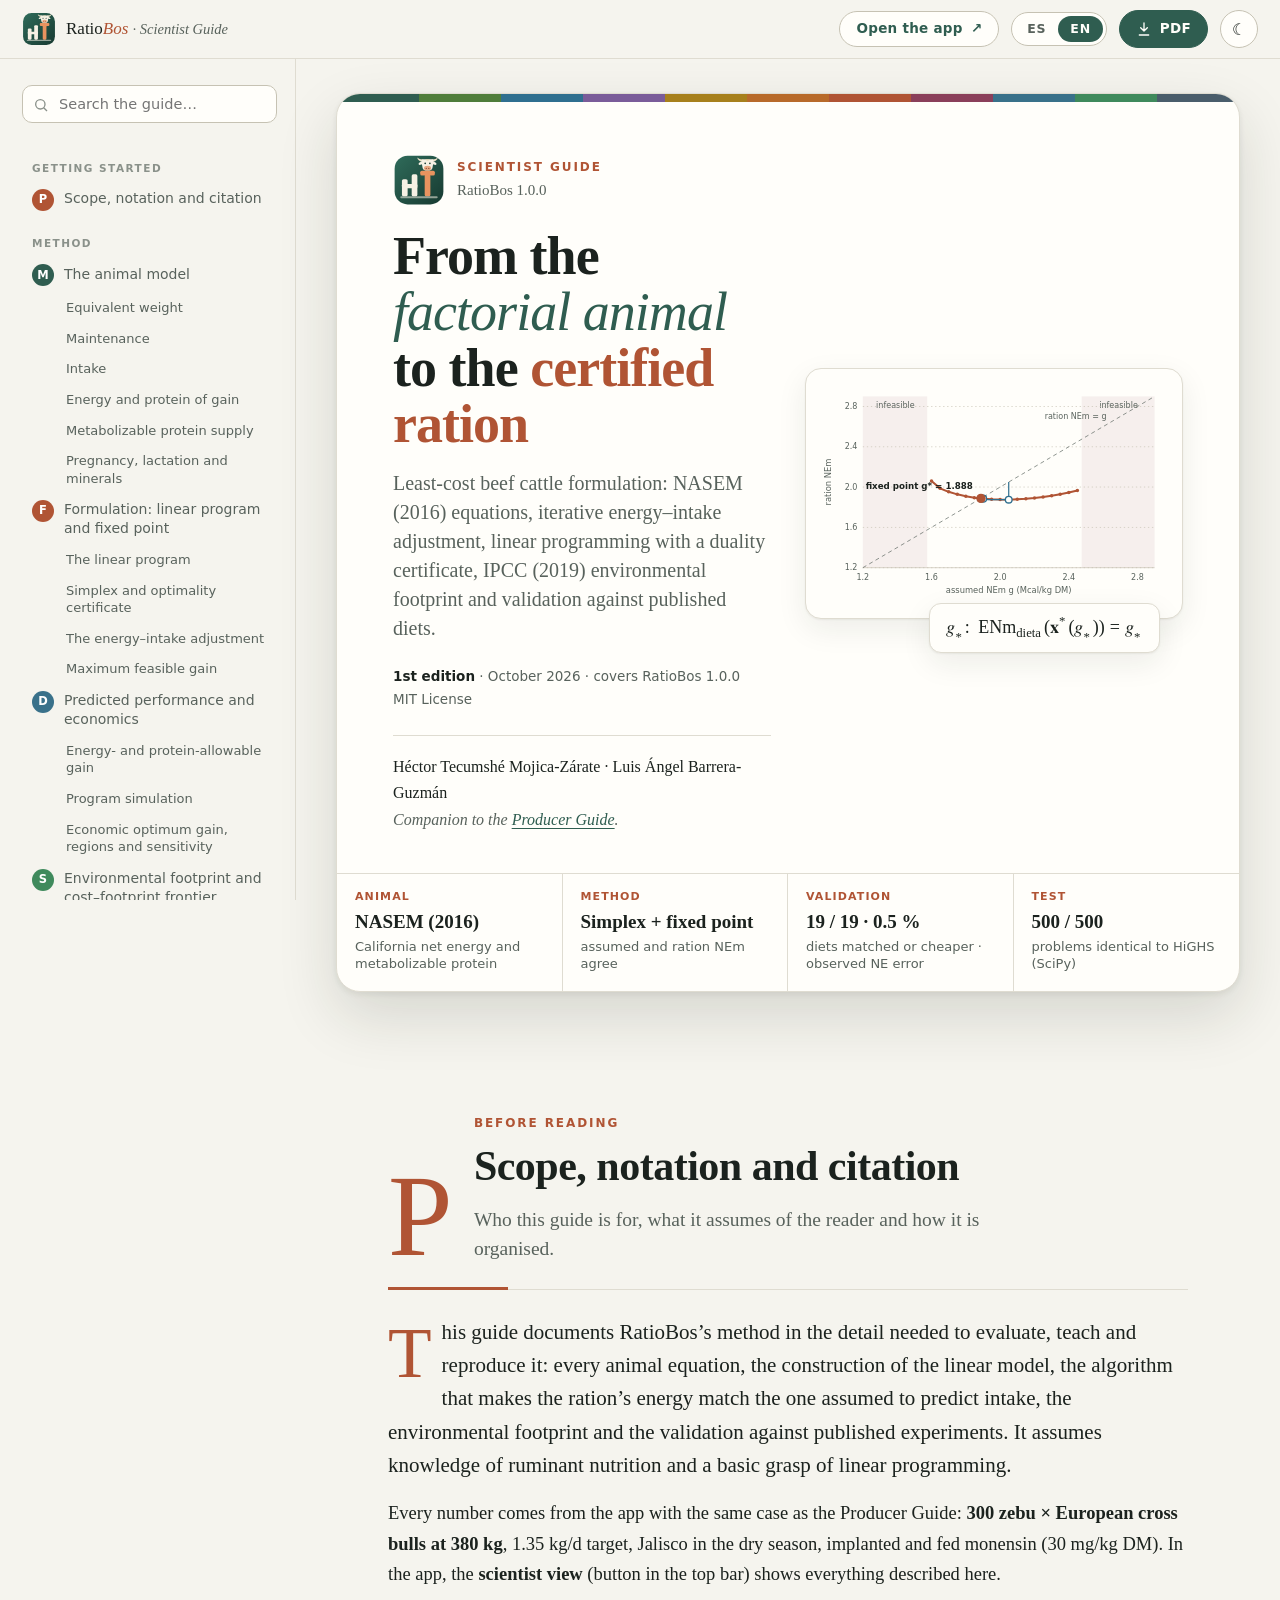
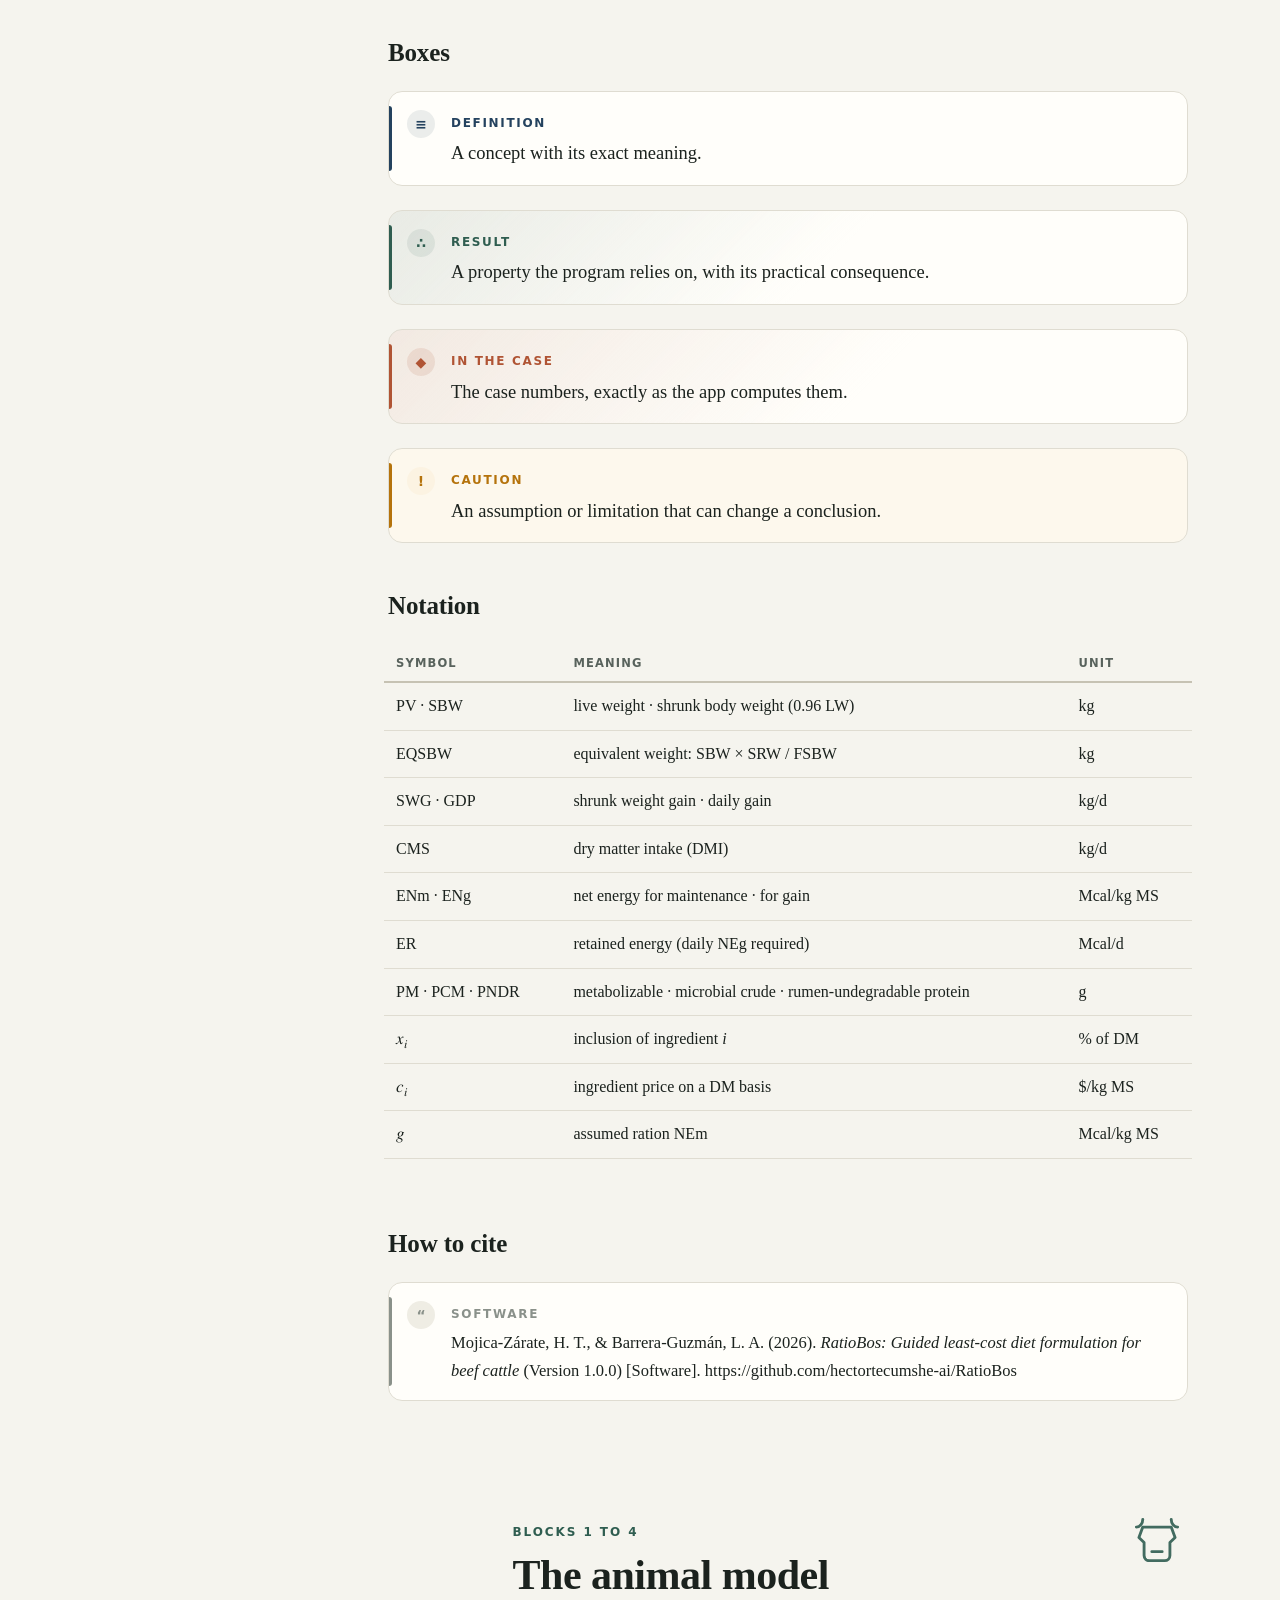
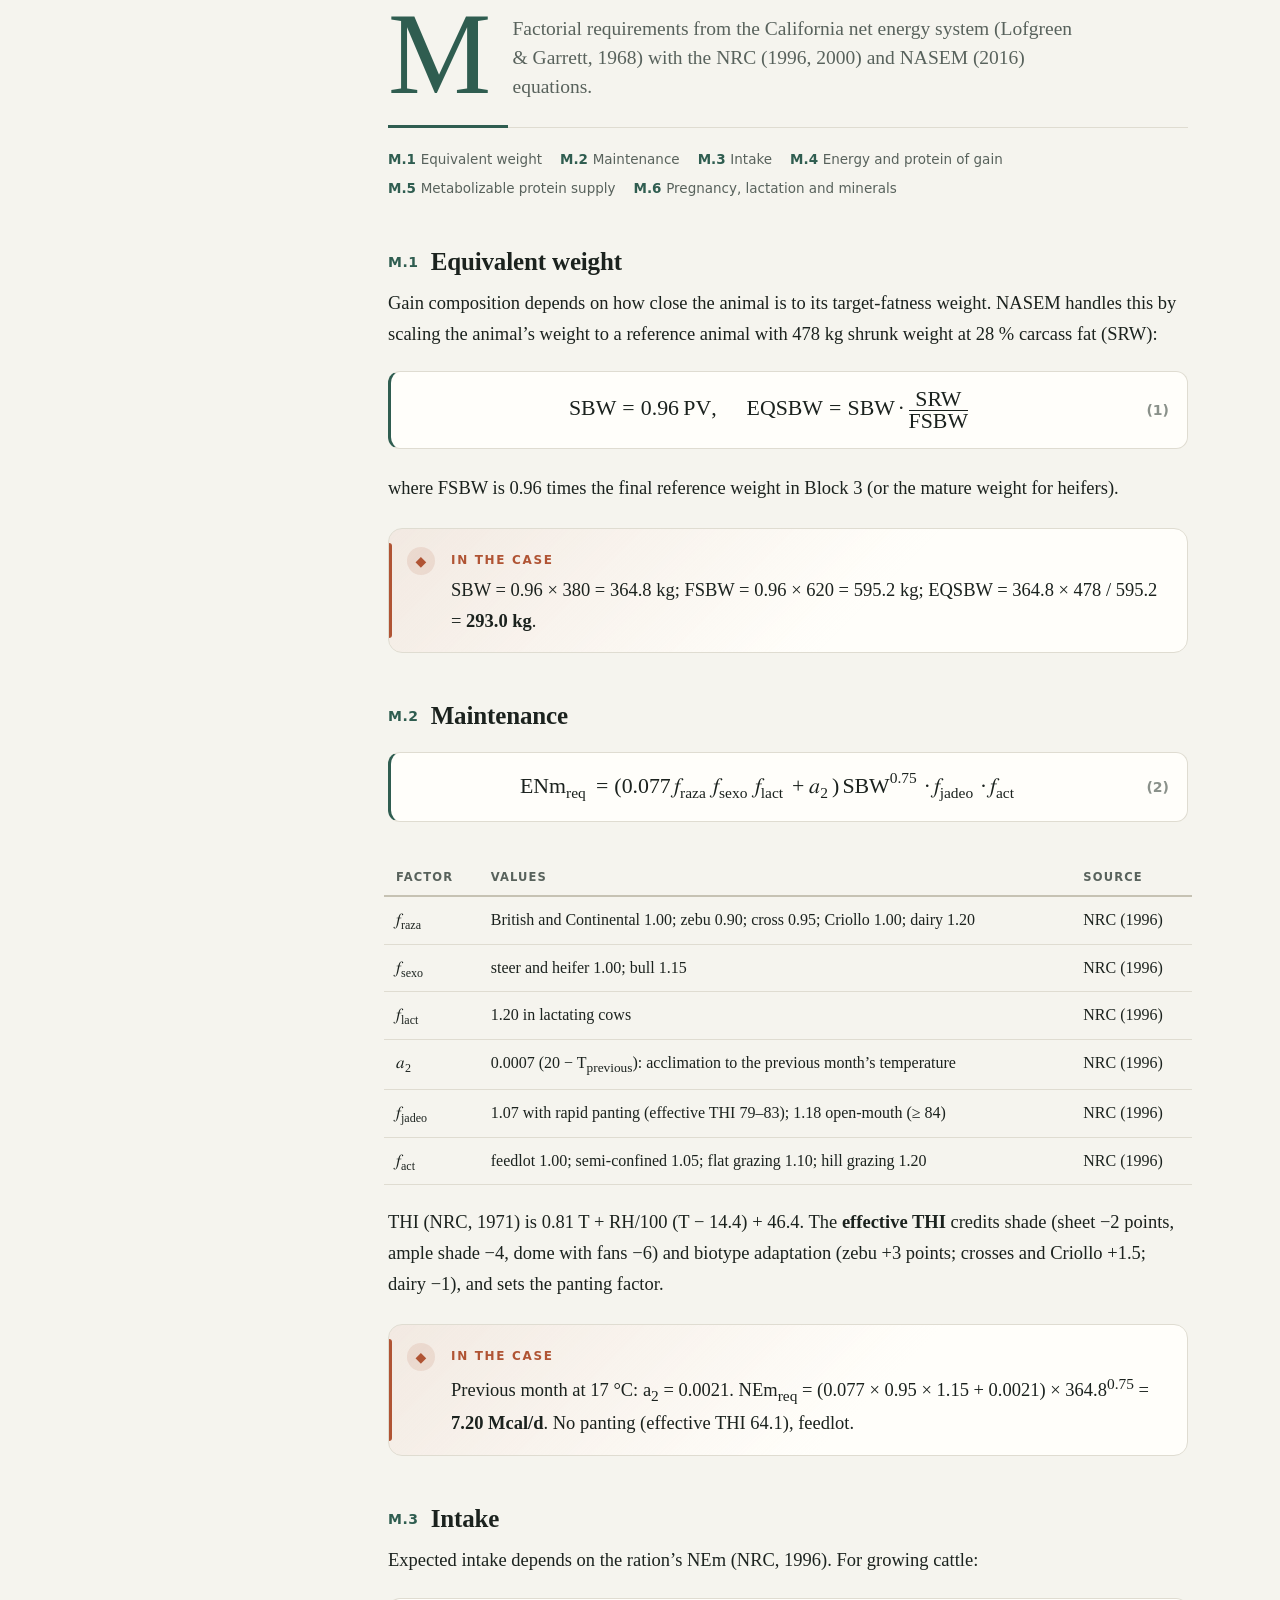
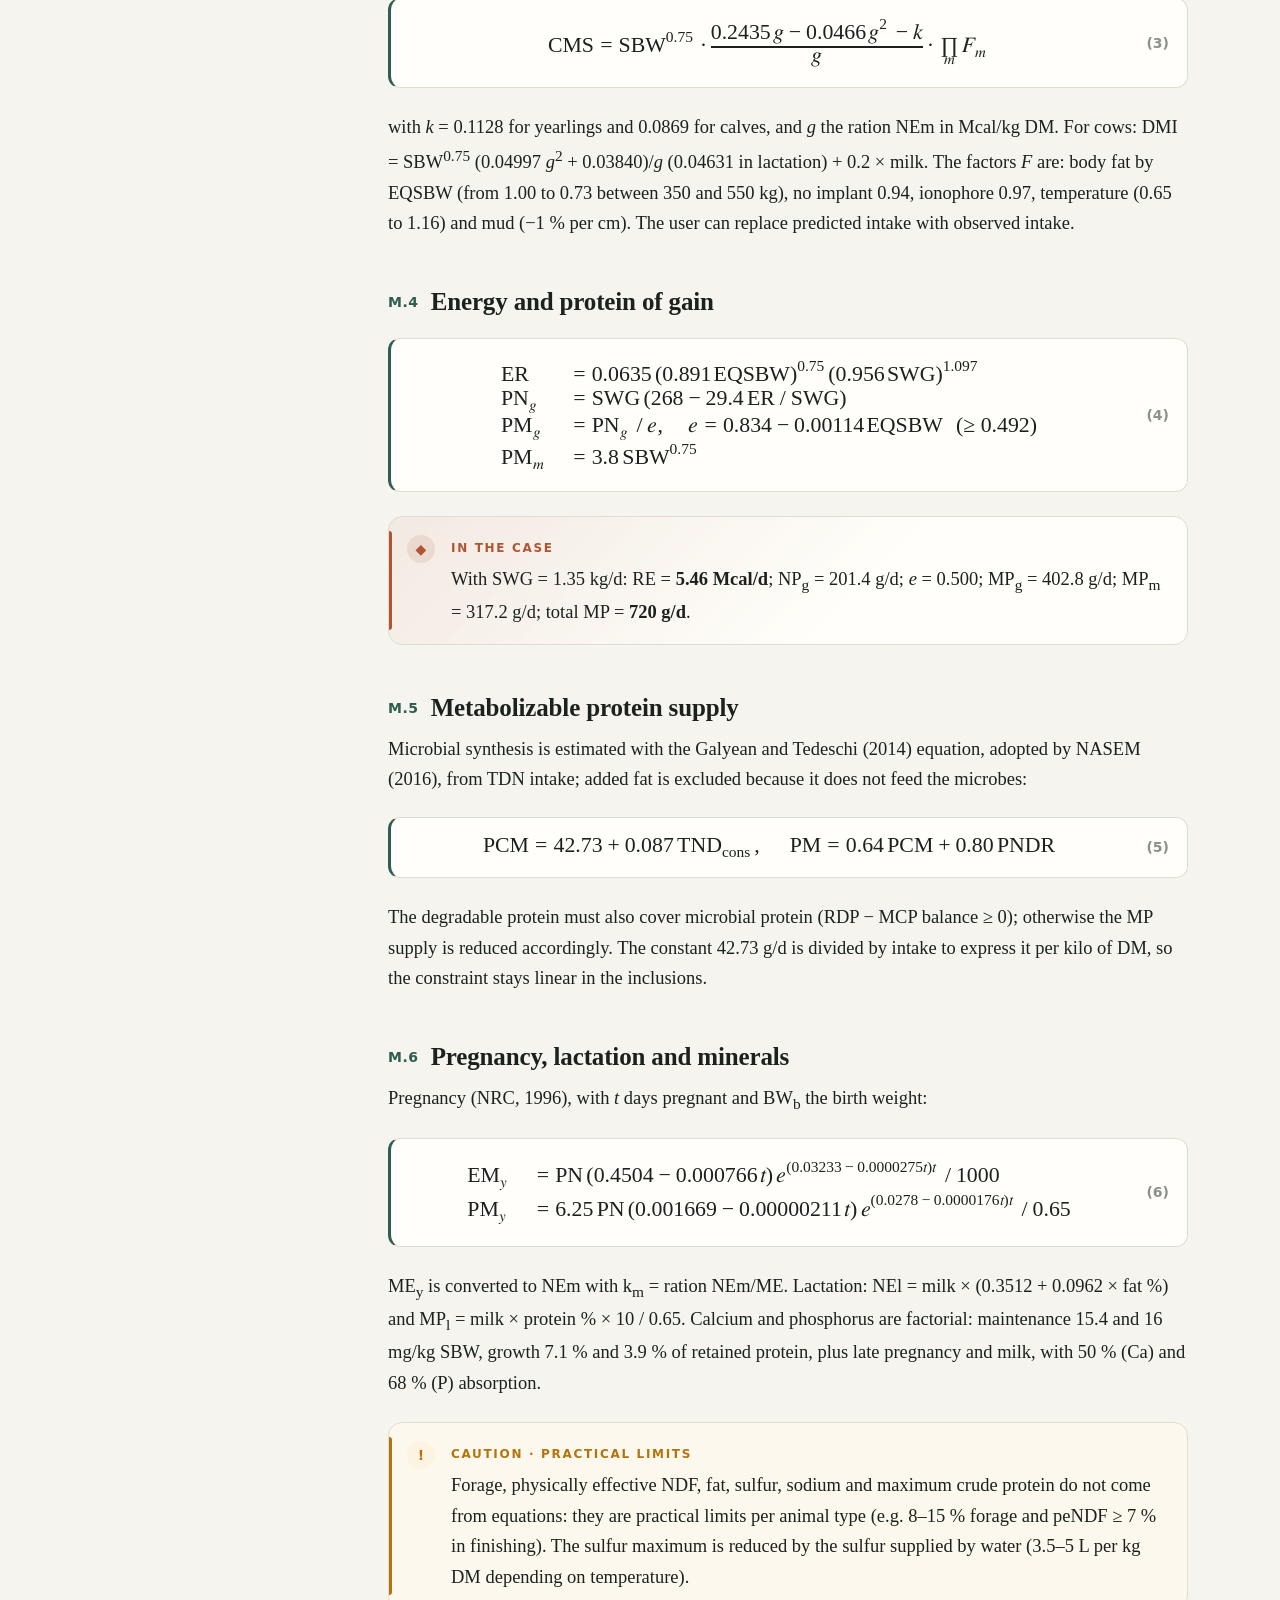
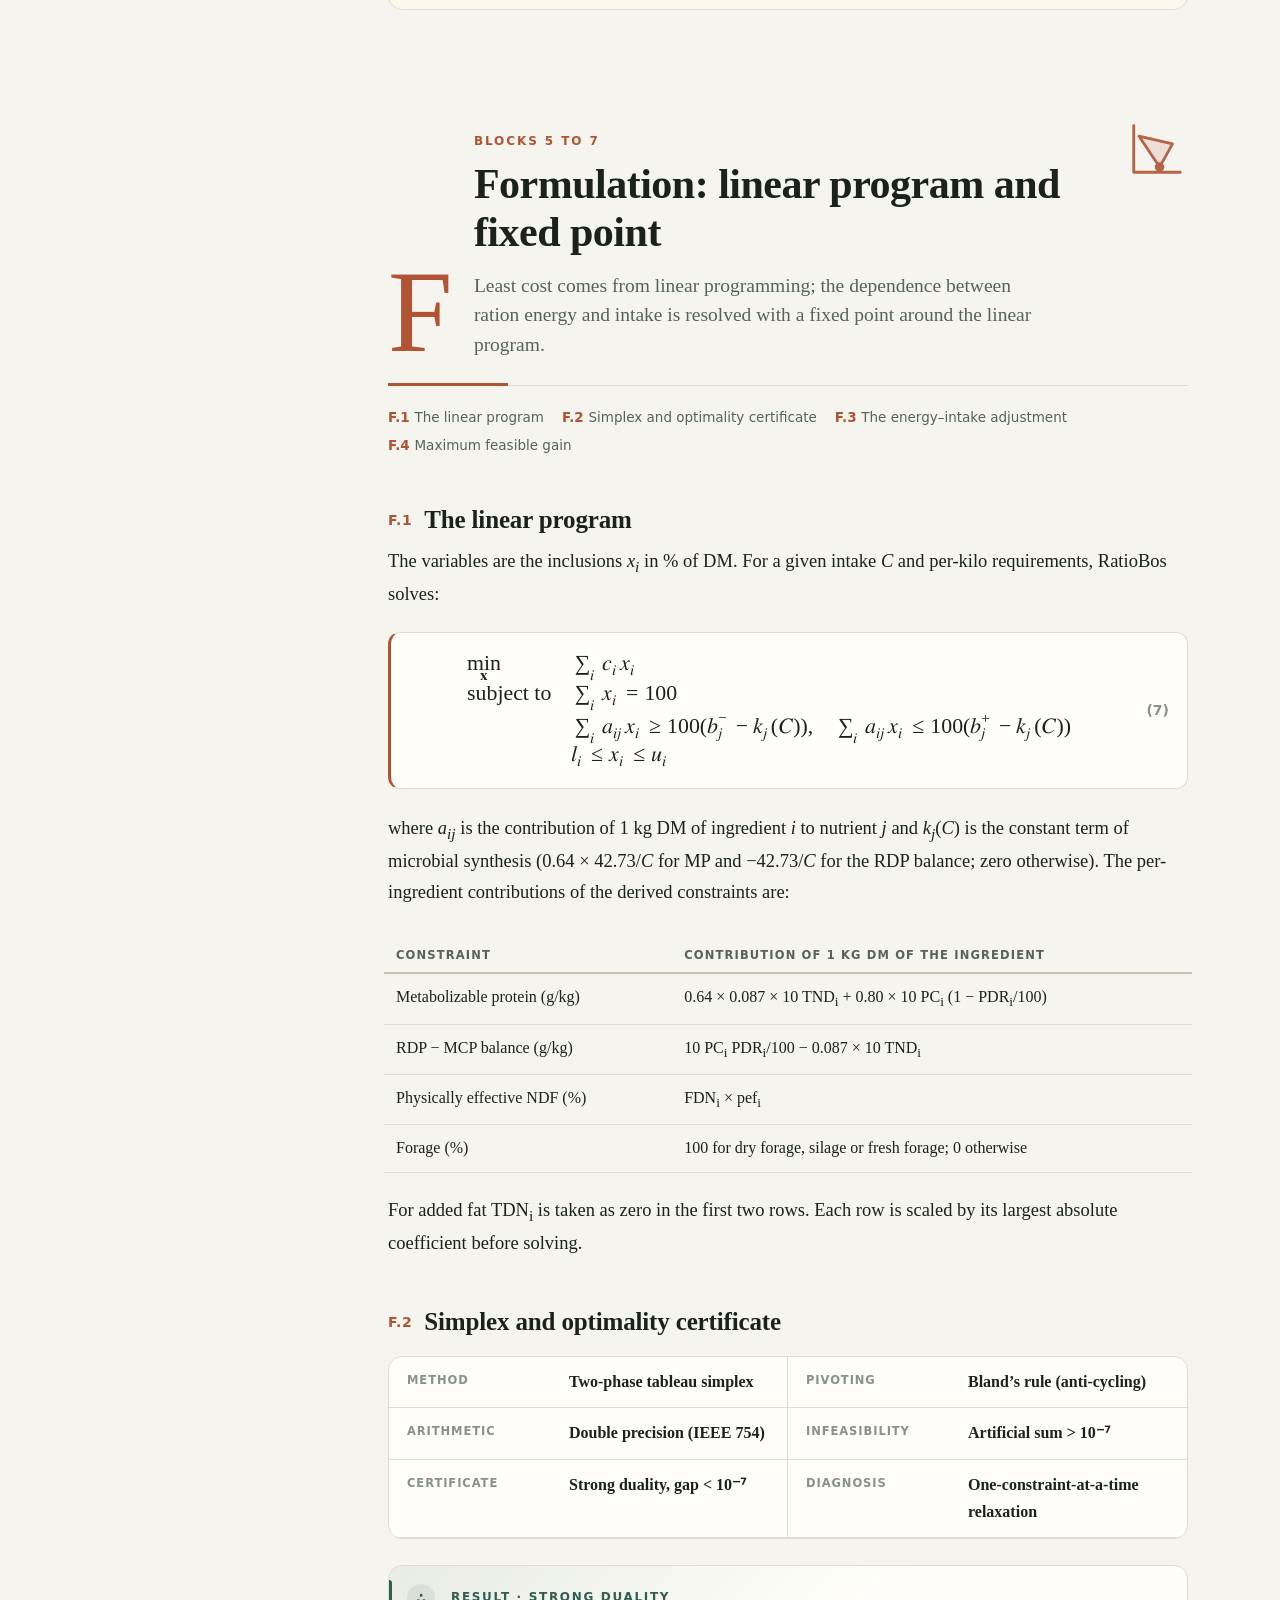
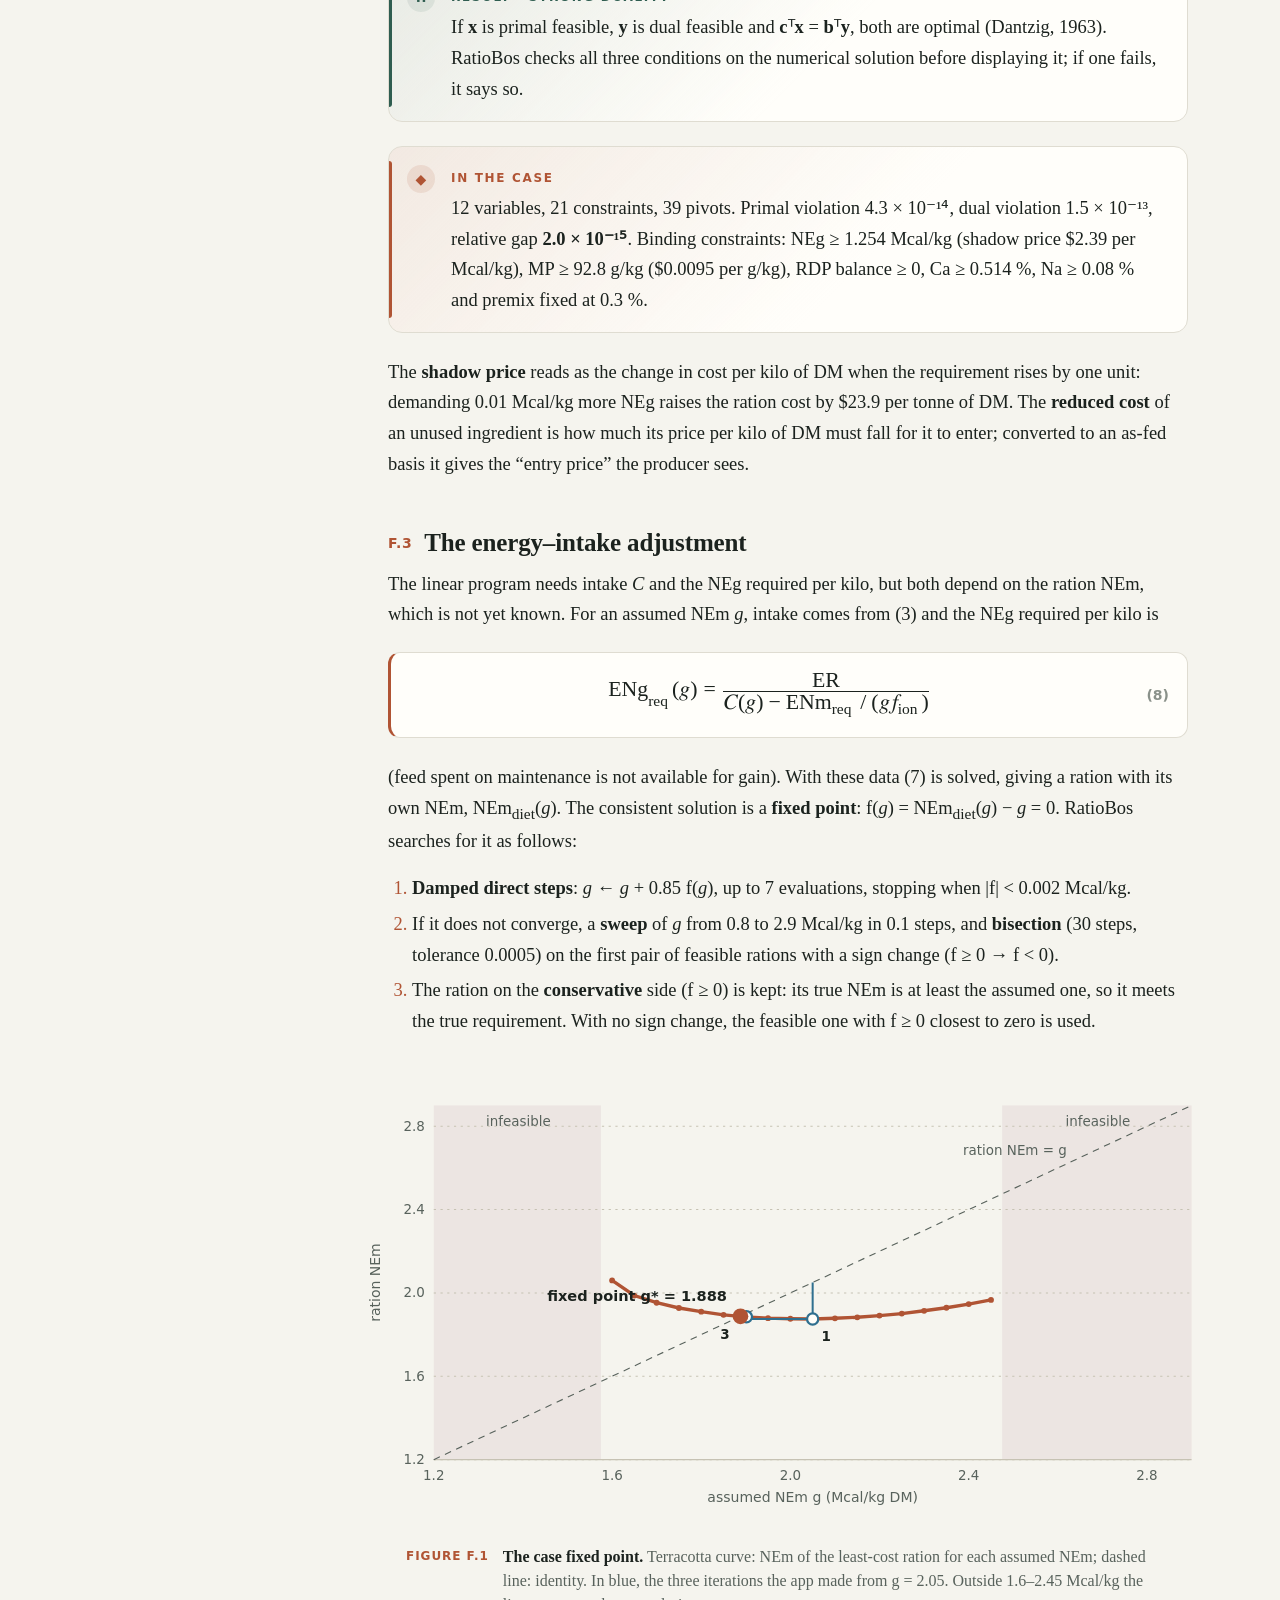
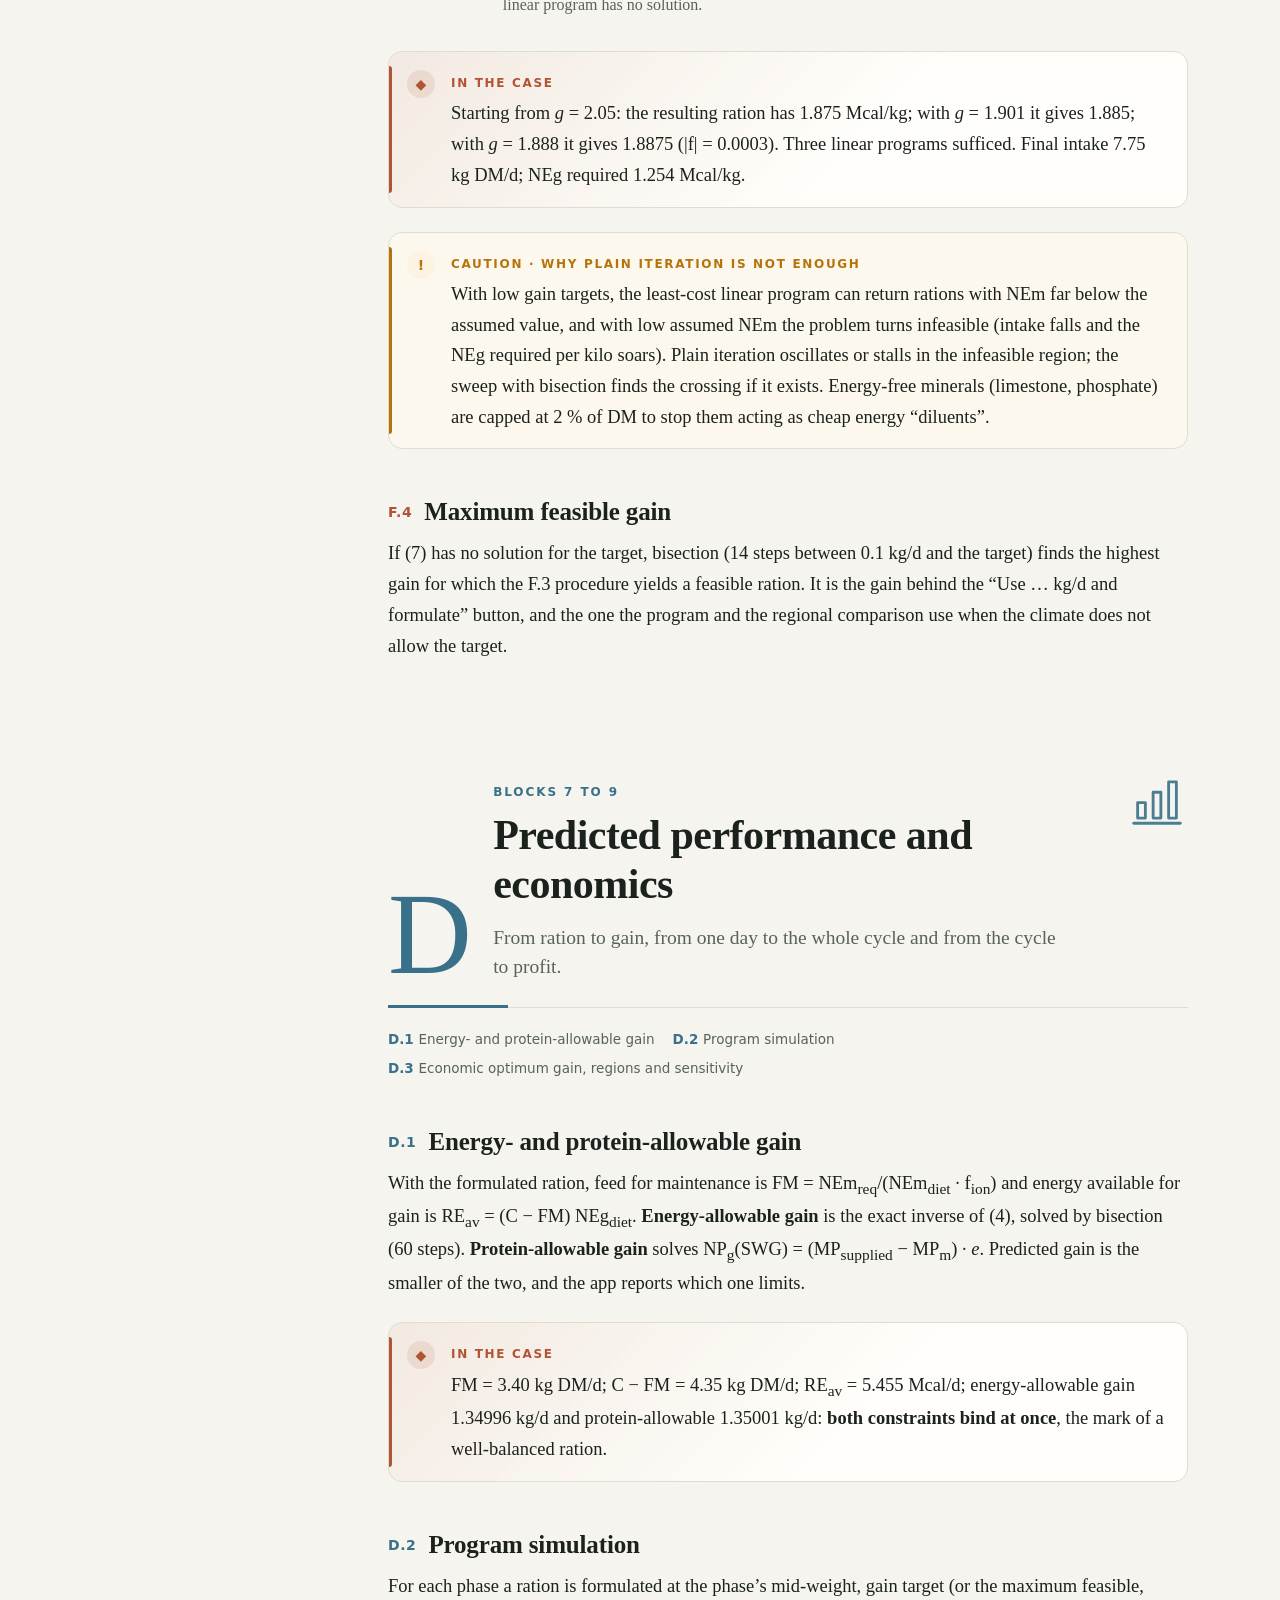
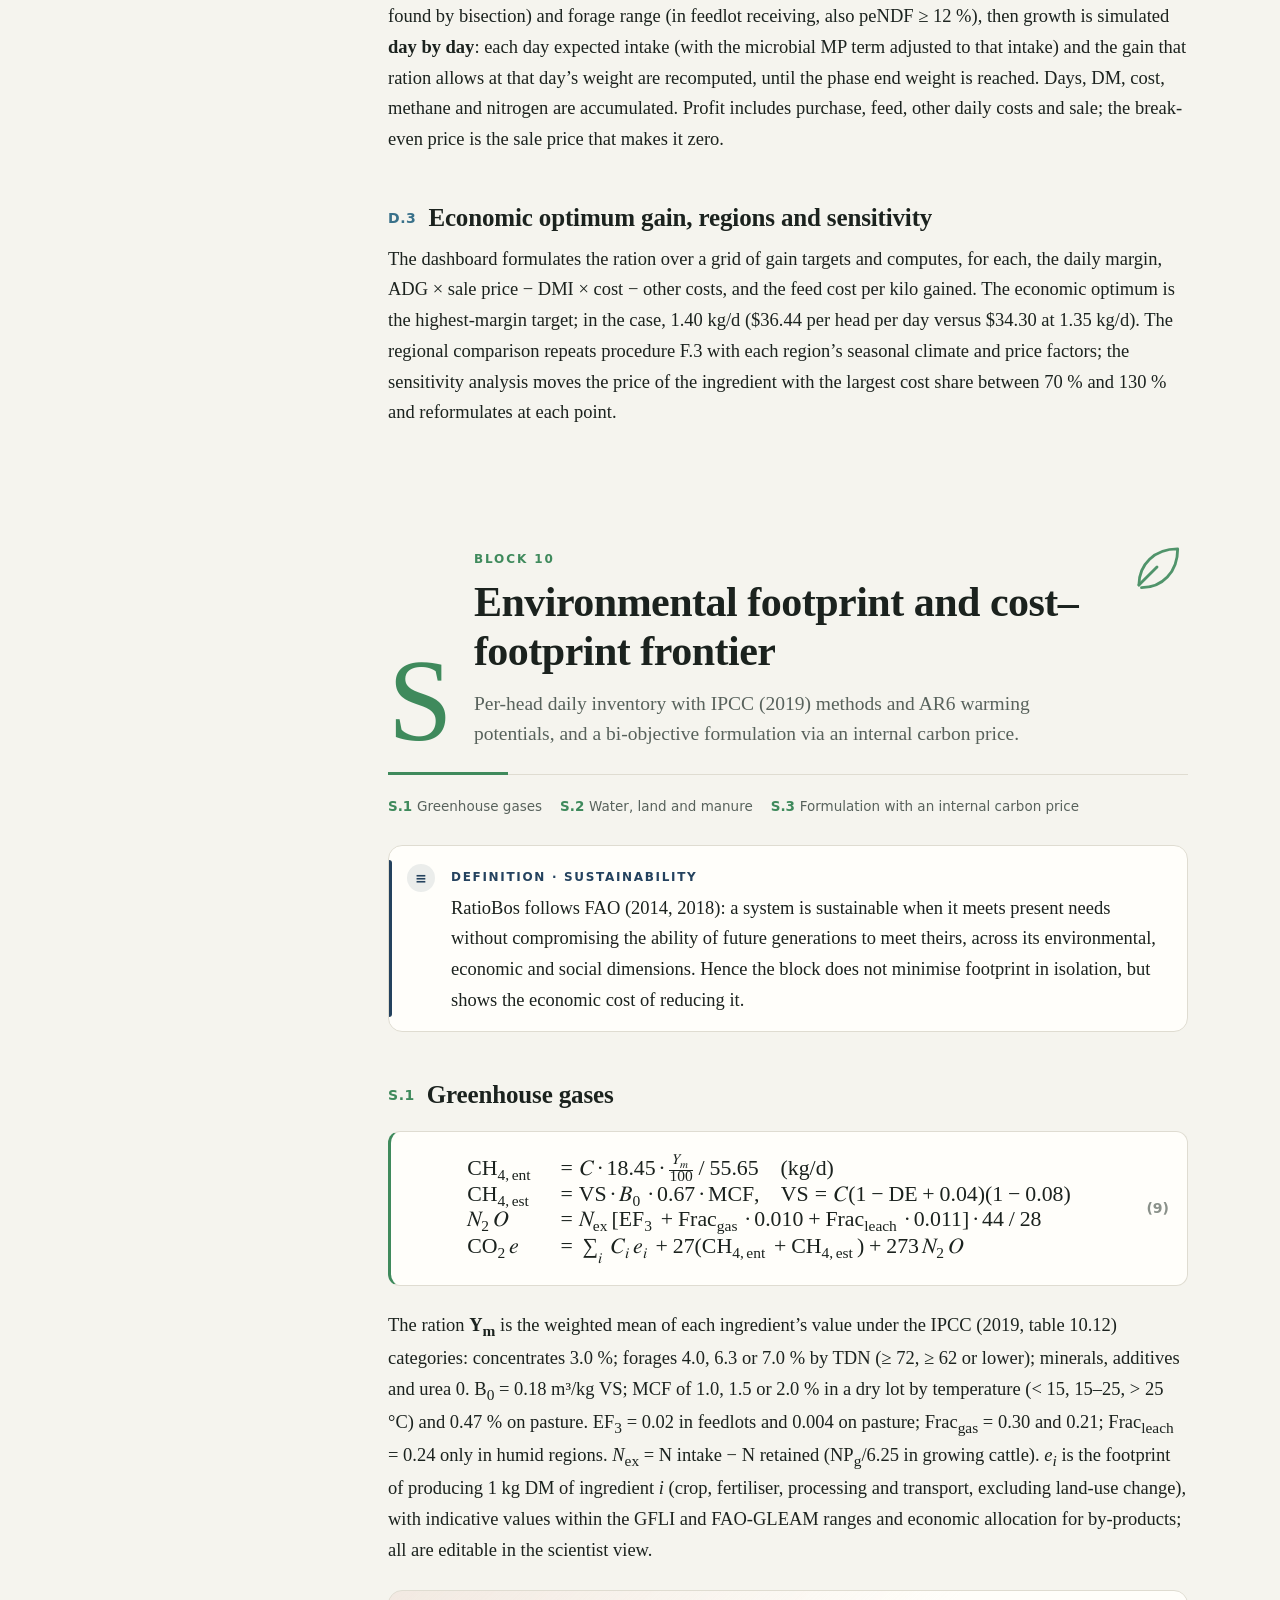
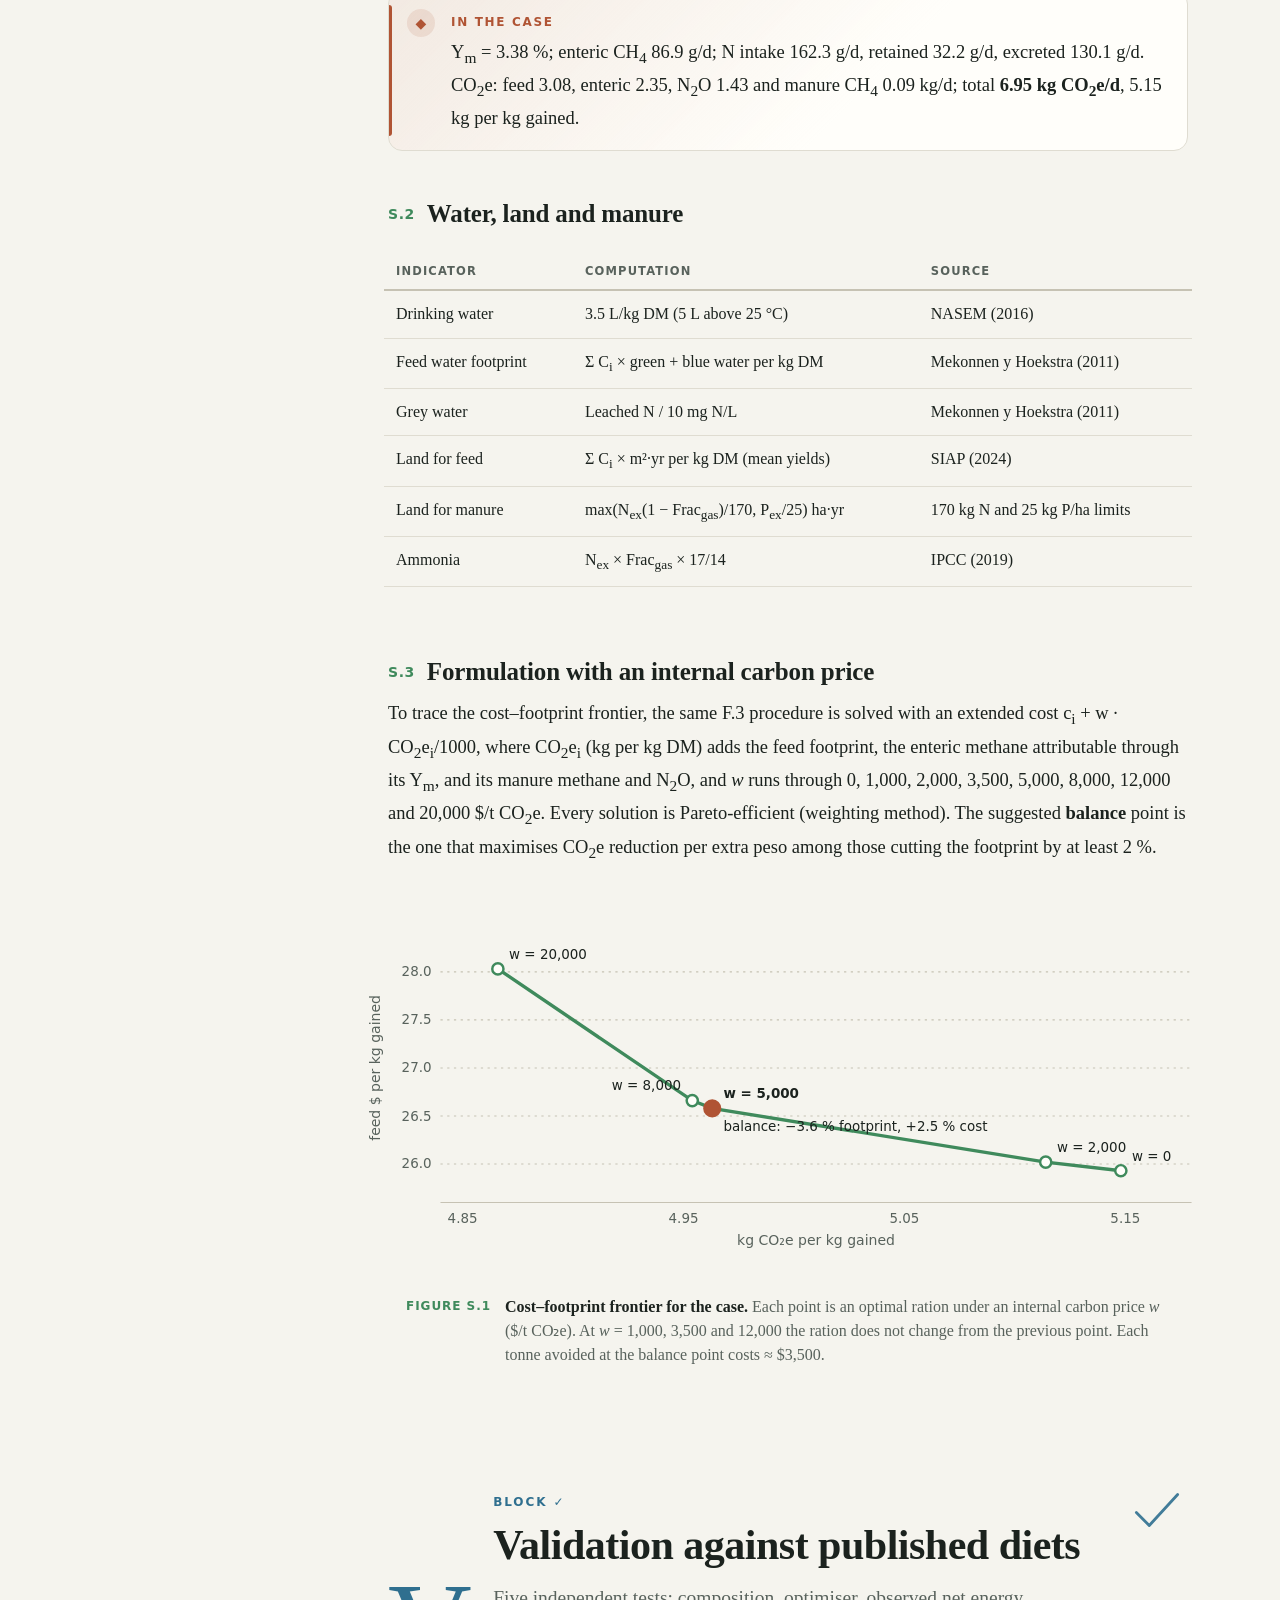
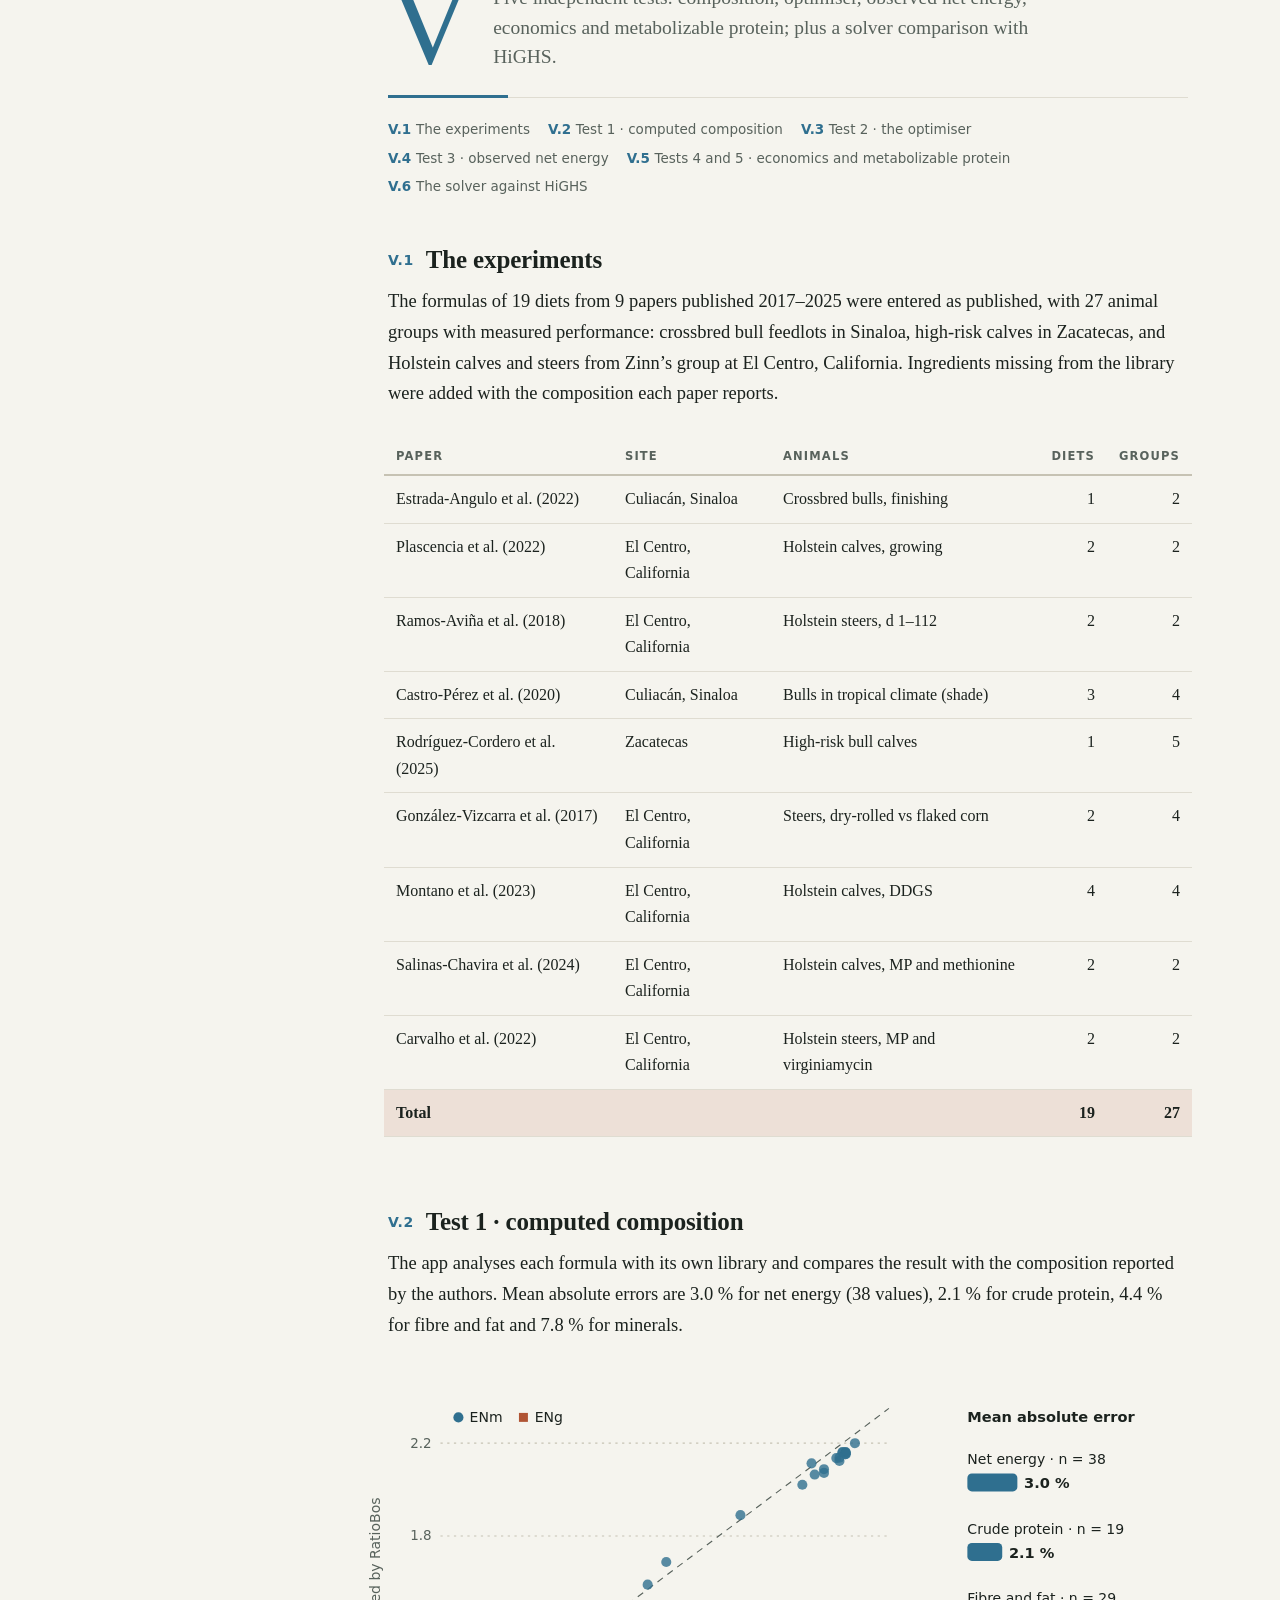
==== instructivo-cientifico.html @ e9fa0b35 "Instructivos del Productor y del Científico (HTML y PDF, ES/EN) - Instructivo del Productor: caso de" ====
<!doctype html>
<html lang="es" data-lang="es">
<head>
<meta charset="utf-8">
<meta name="viewport" content="width=device-width, initial-scale=1">
<title>RatioBos · Instructivo del Científico</title>
<meta name="description" content="Instructivo del Científico de RatioBos: ecuaciones NASEM (2016), programación lineal con certificado de dualidad, ajuste de energía y consumo, huella IPCC (2019) y validación. · RatioBos Scientist Guide.">
<link rel="icon" href="logo.svg" type="image/svg+xml">
<style>

/* =====================================================================
   RatioBos · Instructivo del Científico
   Tipografía: Palatino Linotype (texto), Segoe UI (rótulos pequeños),
   Consolas (código) y MathML con Cambria Math para las ecuaciones.
   ===================================================================== */
:root{
  color-scheme: light;
  --bg:#f5f4ee; --paper:#fffefa; --soft:#efede4; --text:#1b221e; --muted:#58625c; --faint:#8a918a;
  --line:#dfdcd1; --line2:#c6c2b3;
  --pri:#2f5d50; --pri-d:#1f4037; --pri-s:rgba(47,93,80,.09);
  --acc:#b05434; --acc-d:#8a3a1f; --acc-s:rgba(176,84,52,.12);
  --ink:#24425e; --ink-s:rgba(36,66,94,.09);
  --ok:#2f8f4a; --ok-s:#e9f5ec; --warn:#b5730c; --warn-s:#fcf3e2; --bad:#b8382e; --bad-s:#fbeae8; --info:#2d78b0; --info-s:#e8f1f8;
  --b1:#2f5d50; --b2:#4f7d3a; --b3:#2f6f8f; --b4:#7a5c99; --b5:#a7801c; --b6:#b86a2a; --b7:#b05434; --b8:#8a3f5a; --b9:#39718a; --b10:#3f8a5c; --b11:#4a5d6b;
  --serif:"Palatino Linotype",Palatino,"Book Antiqua","URW Palladio L",P052,"TeX Gyre Pagella",Georgia,serif;
  --sans:"Segoe UI",system-ui,-apple-system,"Helvetica Neue",Arial,sans-serif;
  --mono:Consolas,ui-monospace,"SF Mono",Menlo,monospace;
  --math:"STIX Two Math","Cambria Math","Latin Modern Math","Libertinus Math",serif;
  --shadow:0 1px 2px rgba(30,36,24,.06),0 10px 30px rgba(30,36,24,.08);
  --shadow-lg:0 2px 6px rgba(30,36,24,.08),0 24px 60px rgba(30,36,24,.14);
  --r:14px; --side:296px; --col:800px;
}
@media (prefers-color-scheme: dark){
  :root:not([data-theme="light"]){
    color-scheme: dark;
    --bg:#111513; --paper:#181d1a; --soft:#1f2521; --text:#e6eae4; --muted:#a7b0a9; --faint:#7b847d;
    --line:#2b332e; --line2:#3a443e;
    --pri:#8fc2ad; --pri-d:#b5dccb; --pri-s:rgba(143,194,173,.12);
    --acc:#ea926b; --acc-d:#f4b596; --acc-s:rgba(234,146,107,.14);
    --ink:#9cc1e3; --ink-s:rgba(156,193,227,.12);
    --ok:#6cc488; --ok-s:rgba(108,196,136,.12); --warn:#e7b052; --warn-s:rgba(231,176,82,.12); --bad:#ee8a7f; --bad-s:rgba(238,138,127,.12); --info:#78b8e4; --info-s:rgba(120,184,228,.12);
    --b1:#8fc2ad; --b2:#a9cf7e; --b3:#7fbddb; --b4:#bba3d6; --b5:#e3c063; --b6:#e9a066; --b7:#ea926b; --b8:#e08aa8; --b9:#86c3dc; --b10:#86d1a2; --b11:#9fb4c2;
    --shadow:0 1px 2px rgba(0,0,0,.4),0 10px 30px rgba(0,0,0,.35); --shadow-lg:0 2px 6px rgba(0,0,0,.45),0 24px 60px rgba(0,0,0,.5);
  }
}
:root[data-theme="dark"]{
  color-scheme: dark;
  --bg:#111513; --paper:#181d1a; --soft:#1f2521; --text:#e6eae4; --muted:#a7b0a9; --faint:#7b847d;
  --line:#2b332e; --line2:#3a443e;
  --pri:#8fc2ad; --pri-d:#b5dccb; --pri-s:rgba(143,194,173,.12);
  --acc:#ea926b; --acc-d:#f4b596; --acc-s:rgba(234,146,107,.14);
  --ink:#9cc1e3; --ink-s:rgba(156,193,227,.12);
  --ok:#6cc488; --ok-s:rgba(108,196,136,.12); --warn:#e7b052; --warn-s:rgba(231,176,82,.12); --bad:#ee8a7f; --bad-s:rgba(238,138,127,.12); --info:#78b8e4; --info-s:rgba(120,184,228,.12);
  --b1:#8fc2ad; --b2:#a9cf7e; --b3:#7fbddb; --b4:#bba3d6; --b5:#e3c063; --b6:#e9a066; --b7:#ea926b; --b8:#e08aa8; --b9:#86c3dc; --b10:#86d1a2; --b11:#9fb4c2;
  --shadow:0 1px 2px rgba(0,0,0,.4),0 10px 30px rgba(0,0,0,.35); --shadow-lg:0 2px 6px rgba(0,0,0,.45),0 24px 60px rgba(0,0,0,.5);
}

html[data-lang="es"] [lang="en"]:not(html), html[data-lang="en"] [lang="es"]:not(html){display:none!important}

*{box-sizing:border-box}
html,body{overflow-x:clip}
html{scroll-behavior:smooth;scroll-padding-top:84px}
body{margin:0;background:var(--bg);color:var(--text);font-family:var(--serif);font-size:18.5px;line-height:1.66;font-optical-sizing:auto;
  -webkit-font-smoothing:antialiased;text-rendering:optimizeLegibility;font-variant-numeric:lining-nums proportional-nums;hyphens:auto;-webkit-hyphens:auto;font-kerning:normal}
img{max-width:100%;display:block}
a{color:var(--pri);text-decoration-thickness:1px;text-underline-offset:3px}
b,strong{font-weight:700}
h1,h2,h3,h4{font-weight:700;line-height:1.16;color:var(--text);hyphens:none}
table,.kpi b,figcaption .fn,.tnum{font-variant-numeric:lining-nums tabular-nums}
.eyebrow{font-family:var(--sans);font-size:12px;font-weight:700;letter-spacing:.16em;text-transform:uppercase;color:var(--acc)}
math{font-family:var(--math);font-size:1.06em}
code,pre{font-family:var(--mono)}
code{font-size:.82em;background:var(--soft);padding:1px 6px;border-radius:5px}

/* ---------- barra superior ---------- */
.top{position:sticky;top:0;z-index:50;display:flex;align-items:center;gap:12px;padding:10px 22px;
  background:color-mix(in srgb,var(--bg) 86%,transparent);backdrop-filter:saturate(1.4) blur(12px);-webkit-backdrop-filter:saturate(1.4) blur(12px);border-bottom:1px solid var(--line)}
.top .brand{display:flex;align-items:center;gap:10px;text-decoration:none;color:var(--text);min-width:0}
.top .brand img{width:34px;height:34px;border-radius:9px;flex:none}
.top .brand span{font-size:17px;white-space:nowrap;overflow:hidden;text-overflow:ellipsis}
.top .brand i{color:var(--acc)}
.top .brand small{color:var(--muted);font-style:italic;font-size:14.5px}
.top .sp{flex:1}
.seg{display:inline-flex;border:1px solid var(--line2);border-radius:999px;padding:3px;background:var(--paper)}
.seg button{border:0;background:none;font:700 12.5px/1 var(--sans);letter-spacing:.06em;color:var(--muted);padding:7px 12px;border-radius:999px;cursor:pointer}
.seg button.on{background:var(--pri);color:var(--paper)}
.ib{display:inline-grid;place-items:center;width:38px;height:38px;border-radius:50%;border:1px solid var(--line2);background:var(--paper);color:var(--text);cursor:pointer;font-size:16px;text-decoration:none}
.btn{display:inline-flex;align-items:center;gap:8px;border:1px solid var(--pri);background:var(--pri);color:var(--paper);font:700 13.5px/1 var(--sans);letter-spacing:.02em;padding:10px 16px;border-radius:999px;cursor:pointer;text-decoration:none}
.btn.ghost{background:var(--paper);color:var(--pri);border-color:var(--line2)}
.btn.sm{padding:7px 12px;font-size:12.5px}
.btn svg{width:16px;height:16px}
#leido{position:absolute;left:0;bottom:-1px;height:2px;width:0;background:linear-gradient(90deg,var(--pri),var(--acc))}
#menuBtn{display:none}

/* ---------- maqueta ---------- */
.layout{display:grid;grid-template-columns:var(--side) minmax(0,1fr);max-width:1340px;margin:0 auto}
aside.toc{position:sticky;top:59px;align-self:start;height:calc(100vh - 59px);overflow:auto;padding:26px 18px 40px 22px;border-right:1px solid var(--line);font-family:var(--sans);font-size:14px}
.search{position:relative;margin-bottom:18px}
.search input{width:100%;padding:10px 12px 10px 36px;border:1px solid var(--line2);border-radius:10px;background:var(--paper);color:var(--text);font:14.5px var(--sans)}
.search svg{position:absolute;left:11px;top:20px;width:16px;height:16px;transform:translateY(-50%);color:var(--faint)}
.search .hits{font-size:12.5px;color:var(--muted);margin:6px 2px 0;min-height:1em}
.toc ol{list-style:none;margin:0;padding:0}
.toc li{margin:1px 0}
.toc a{display:flex;gap:10px;align-items:baseline;padding:6px 10px;border-radius:8px;color:var(--muted);text-decoration:none;line-height:1.35}
.toc a:hover{background:var(--soft);color:var(--text)}
.toc a.act{background:var(--pri-s);color:var(--text);font-weight:600}
.toc .n{flex:none;display:inline-grid;place-items:center;min-width:22px;height:22px;padding:0 4px;border-radius:11px;font-size:11.5px;font-weight:700;color:#fff;background:var(--c,var(--faint))}
:root[data-theme="dark"] .toc .n{color:#111}
.toc .sub a{padding-left:44px;font-size:13px}
.toc .grp{margin:18px 10px 6px;font-size:10.5px;font-weight:700;letter-spacing:.14em;text-transform:uppercase;color:var(--faint)}
.toc li.hide{display:none}
main{min-width:0;padding:0 40px 120px}
.doc{max-width:var(--col);margin:0 auto}

/* ---------- portada ---------- */
.cover{position:relative;margin:34px auto 30px;max-width:1060px;border-radius:24px;overflow:hidden;background:var(--paper);box-shadow:var(--shadow-lg);border:1px solid var(--line)}
.cover .band{display:flex;height:8px}.cover .band i{flex:1}
.cover .in{display:grid;grid-template-columns:1fr 1fr;gap:34px;padding:52px 56px 40px;align-items:center}
.cover .kick{display:flex;align-items:center;gap:12px;margin-bottom:22px}
.cover .kick img{width:52px;height:52px;border-radius:13px}
.cover h1{font-size:clamp(36px,4.4vw,54px);margin:0 0 6px;letter-spacing:-.018em;line-height:1.04;font-weight:600;font-variation-settings:"opsz" 60}
.cover h1 em{font-style:italic;color:var(--pri);font-weight:500}
.cover h1 .a{color:var(--acc)}
.cover .sub{font-size:20px;color:var(--muted);margin:16px 0 22px;line-height:1.45;font-variation-settings:"opsz" 24}
.cover .meta{font-family:var(--sans);font-size:13.5px;color:var(--muted);line-height:1.7}
.cover .meta b{color:var(--text)}
.cover .who{margin-top:24px;padding-top:18px;border-top:1px solid var(--line);font-size:16px}
.cover .who span{color:var(--muted);font-style:italic}
.cover .art{position:relative}
.cover .art .eqc{position:absolute;left:4%;bottom:-6px;background:var(--paper);border:1px solid var(--line);border-radius:12px;padding:10px 16px;box-shadow:var(--shadow);font-size:17px}
.cover .pillars{display:grid;grid-template-columns:repeat(4,1fr);border-top:1px solid var(--line);font-family:var(--sans)}
.cover .pillars div{padding:16px 18px 18px;border-right:1px solid var(--line);font-size:13px;color:var(--muted);line-height:1.35}
.cover .pillars div:last-child{border-right:0}
.cover .pillars b{display:block;font:600 19px/1.2 var(--serif);color:var(--text);margin-bottom:4px}
.cover .pillars i{font-style:normal;color:var(--acc);font-weight:700;letter-spacing:.1em;font-size:11px;text-transform:uppercase;display:block;margin-bottom:6px}

/* ---------- capítulos ---------- */
.chap{position:relative;margin-top:84px;padding-top:4px}
.chap-head{position:relative;display:grid;grid-template-columns:auto 1fr;gap:4px 26px;align-items:end;padding:34px 0 26px;margin-bottom:26px;border-bottom:1px solid var(--line)}
.chap-head .big{grid-row:span 3;font-size:116px;line-height:.8;font-weight:300;color:var(--c);letter-spacing:-.04em;font-variation-settings:"opsz" 60}
.chap-head .eyebrow{color:var(--c)}
.chap-head h2{font-size:clamp(30px,3.5vw,42px);margin:4px 0 0;letter-spacing:-.012em;padding-right:76px;font-variation-settings:"opsz" 48}
.chap-head p{grid-column:2;margin:10px 0 0;color:var(--muted);font-size:19.5px;line-height:1.5;max-width:58ch}
.chap-head .rule{position:absolute;left:0;bottom:-1px;width:120px;height:3px;background:var(--c)}
.chap-head .ico{position:absolute;right:0;top:20px;width:62px;height:62px;color:var(--c);opacity:.9}
.inchap{display:flex;flex-wrap:wrap;gap:6px 18px;margin:-6px 0 28px;font-family:var(--sans);font-size:13.5px}
.inchap a{color:var(--muted);text-decoration:none}
.inchap a::before{content:attr(data-n)" ";color:var(--c);font-weight:700}
.inchap a:hover{color:var(--text)}
h3{font-size:25px;margin:48px 0 12px;letter-spacing:-.006em;scroll-margin-top:84px;font-variation-settings:"opsz" 32}
h3 .sn{font-family:var(--sans);font-size:14px;font-weight:700;color:var(--c,var(--acc));margin-right:12px;vertical-align:3px;letter-spacing:.04em}
h4{font-size:19.5px;margin:30px 0 8px;font-variation-settings:"opsz" 24}
p{margin:0 0 16px}
.lead{font-size:21px;line-height:1.58;font-variation-settings:"opsz" 28}
.lead::first-letter{float:left;font-size:3.4em;line-height:.88;padding:6px 10px 0 0;color:var(--c,var(--pri));font-weight:500}
ul,ol{padding-left:24px;margin:0 0 18px}
li{margin:5px 0}
li::marker{color:var(--c,var(--acc))}
.ui{font-family:var(--sans);font-size:.8em;font-weight:700;white-space:nowrap;padding:3px 9px;border-radius:7px;border:1px solid var(--line2);border-bottom-width:2px;background:var(--paper);color:var(--text);vertical-align:1px}
.ui.pri{background:var(--pri);border-color:var(--pri-d);color:var(--paper)}
.path{font-family:var(--sans);font-size:.82em;font-weight:600;color:var(--pri);white-space:nowrap}
.path i{font-style:normal;color:var(--faint);margin:0 5px}
.sc{font-variant:all-small-caps;letter-spacing:.05em}

/* ---------- ecuaciones ---------- */
.eq{position:relative;display:flex;align-items:center;justify-content:center;gap:20px;margin:22px 0 24px;padding:20px 64px 20px 24px;background:var(--paper);border:1px solid var(--line);border-left:3px solid var(--c,var(--ink));border-radius:12px;overflow-x:auto}
.eq math{font-size:1.18em}
.eq mtd{text-align:left;padding:2px 0}
.eq mtr > mtd:first-child:not(:only-child){text-align:right;padding-right:.9em}
.eq .no{position:absolute;right:18px;top:50%;transform:translateY(-50%);font:600 14px var(--sans);color:var(--faint)}
.eq.left{justify-content:flex-start}
.where{font-size:16.5px;color:var(--muted);margin:-8px 0 22px}
.where math{font-size:1em}

/* ---------- recuadros ---------- */
.box{position:relative;margin:24px 0;padding:18px 22px 16px 62px;border-radius:var(--r);background:var(--paper);border:1px solid var(--line)}
.box::before{content:"";position:absolute;left:0;top:14px;bottom:14px;width:3px;border-radius:0 3px 3px 0;background:var(--k)}
.box .bi{position:absolute;left:18px;top:18px;width:28px;height:28px;border-radius:50%;display:grid;place-items:center;background:var(--ks);color:var(--k);font:700 14px/1 var(--sans)}
.box .bt{display:block;font:700 12px/1.2 var(--sans);letter-spacing:.14em;text-transform:uppercase;color:var(--k);margin:6px 0 8px}
.box p:last-child,.box ul:last-child,.box ol:last-child,.box table:last-child{margin-bottom:0}
.box.def{--k:var(--ink);--ks:var(--ink-s)}
.box.thm{--k:var(--pri);--ks:var(--pri-s);background:linear-gradient(135deg,color-mix(in srgb,var(--pri-s) 80%,var(--paper)),var(--paper) 55%)}
.box.warn{--k:var(--warn);--ks:var(--warn-s);background:color-mix(in srgb,var(--warn-s) 55%,var(--paper))}
.box.case{--k:var(--acc);--ks:var(--acc-s);background:linear-gradient(135deg,color-mix(in srgb,var(--acc-s) 70%,var(--paper)),var(--paper) 60%)}
.box.tip{--k:var(--ok);--ks:var(--ok-s)}
.box.ref{--k:var(--faint);--ks:var(--soft);font-size:16.5px}

/* ---------- tablas ---------- */
table{width:100%;border-collapse:collapse;margin:14px 0 22px;font-size:16px}
th{font:700 11.5px/1.3 var(--sans);letter-spacing:.1em;text-transform:uppercase;color:var(--muted);text-align:left;padding:10px 12px;border-bottom:2px solid var(--line2)}
td{padding:10px 12px;border-bottom:1px solid var(--line);vertical-align:top}
td.r,th.r{text-align:right}
td.c,th.c{text-align:center}
tr.hl td{background:var(--acc-s)}
tr.sum td{font-weight:650;border-top:2px solid var(--line2)}
.tbl{overflow-x:auto;margin:0 -4px}
caption{caption-side:top;text-align:left;font:600 13px var(--sans);color:var(--muted);padding:0 0 6px}
.badge{display:inline-block;font:700 12px/1 var(--sans);padding:5px 10px;border-radius:999px;white-space:nowrap}
.badge.ok{background:var(--ok-s);color:var(--ok)} .badge.warn{background:var(--warn-s);color:var(--warn)} .badge.info{background:var(--info-s);color:var(--info)} .badge.bad{background:var(--bad-s);color:var(--bad)} .badge.pri{background:var(--pri-s);color:var(--pri)}

/* ---------- figuras: capturas y gráficos ---------- */
figure{margin:28px -44px 30px;padding:0}
figure.narrow{margin-left:0;margin-right:0}
.shot{position:relative;border-radius:12px;overflow:hidden;border:1px solid var(--line);box-shadow:var(--shadow);background:var(--paper);cursor:zoom-in}
.shot img{width:100%;height:auto}
.mk{position:absolute;pointer-events:none}
.mk .ring{position:absolute;inset:-5px;border:2.5px solid var(--acc);border-radius:10px;box-shadow:0 0 0 4px color-mix(in srgb,var(--acc) 18%,transparent)}
.mk .num{position:absolute;left:-14px;top:-14px;width:28px;height:28px;border-radius:50%;background:var(--acc);color:#fff;font:700 14px/28px var(--sans);text-align:center;box-shadow:0 2px 6px rgba(0,0,0,.25);border:2px solid #fff}
.chart{background:var(--paper);border:1px solid var(--line);border-radius:14px;padding:22px 24px 16px;box-shadow:var(--shadow)}
.chart svg{display:block;width:100%;height:auto;font-family:var(--sans);overflow:visible}
.chart .ttl{font:700 12px/1.3 var(--sans);letter-spacing:.12em;text-transform:uppercase;color:var(--muted);margin:0 0 10px}
figcaption{display:grid;grid-template-columns:auto 1fr;gap:4px 14px;margin:14px 44px 0;font-size:16px;color:var(--muted);line-height:1.5}
figure.narrow figcaption{margin-left:0;margin-right:0}
figcaption .fn{font:700 12px/1.6 var(--sans);letter-spacing:.08em;text-transform:uppercase;color:var(--c,var(--acc));white-space:nowrap;padding-top:2px}
figcaption b{color:var(--text)}
.legend{list-style:none;counter-reset:lg;margin:14px 44px 0;padding:0;display:grid;grid-template-columns:repeat(auto-fit,minmax(260px,1fr));gap:10px 22px;font-size:16.5px}
.legend li{counter-increment:lg;display:grid;grid-template-columns:28px 1fr;gap:12px;margin:0;align-items:start}
.legend li::before{content:counter(lg);display:grid;place-items:center;width:26px;height:26px;border-radius:50%;background:var(--acc);color:#fff;font:700 13px/1 var(--sans);margin-top:1px}
.legend li::marker{content:none}
svg text{fill:var(--text)}
svg .mut{fill:var(--muted)}
svg .ax{stroke:var(--line2);stroke-width:1}
svg .grid{stroke:var(--line);stroke-width:1}

/* ---------- tarjetas ---------- */
.kpis{display:grid;grid-template-columns:repeat(4,1fr);gap:12px;margin:18px 0 24px}
.kpi{background:var(--paper);border:1px solid var(--line);border-radius:12px;padding:14px 16px}
.kpi span{display:block;font:600 11.5px/1.3 var(--sans);letter-spacing:.06em;text-transform:uppercase;color:var(--muted)}
.kpi b{display:block;font-size:25px;color:var(--pri-d);margin-top:4px;line-height:1.15;font-weight:600}
.kpi small{color:var(--muted);font-size:14px}
.spec{display:grid;grid-template-columns:repeat(2,1fr);border:1px solid var(--line);border-radius:var(--r);overflow:hidden;background:var(--paper);margin:20px 0 26px}
.spec div{padding:12px 18px;border-bottom:1px solid var(--line);display:grid;grid-template-columns:150px 1fr;gap:12px;font-size:16px}
.spec div:nth-child(odd){border-right:1px solid var(--line)}
.spec span{font:600 11.5px/1.5 var(--sans);letter-spacing:.08em;text-transform:uppercase;color:var(--faint);padding-top:3px}

/* ---------- código ---------- */
.code{position:relative;margin:20px 0 26px;border-radius:12px;background:#17201c;color:#e4ebe6;overflow:hidden;border:1px solid #26302b}
.code .bar{display:flex;justify-content:space-between;align-items:center;padding:8px 14px;background:#1e2924;font:600 12px var(--sans);color:#9fb0a6;letter-spacing:.06em}
.code pre{margin:0;padding:16px 18px;overflow-x:auto;font-size:13.5px;line-height:1.6}
.code .k{color:#e2a15c} .code .s{color:#a9cf7e} .code .c{color:#7d8f85;font-style:italic} .code .f{color:#8fc2ad}
.copy{border:1px solid #3a4a42;background:#24302a;color:#d7e1db;border-radius:7px;padding:4px 10px;font:600 12px var(--sans);cursor:pointer}
.methods{position:relative;margin:20px 0;padding:24px 26px 18px;border-radius:var(--r);background:var(--paper);border:1px solid var(--line);font-size:17px}
.methods .copy{position:absolute;right:14px;top:14px;background:var(--soft);color:var(--text);border-color:var(--line2)}

/* ---------- referencias ---------- */
ol.refs{padding-left:0;list-style:none;font-size:16px}
ol.refs li{padding-left:2em;text-indent:-2em;margin:8px 0}
dl.glos{display:grid;grid-template-columns:minmax(170px,240px) 1fr;margin:16px 0}
dl.glos dt,dl.glos dd{padding:10px 0;border-bottom:1px solid var(--line);margin:0}
dl.glos dt{font-weight:650;padding-right:18px}
dl.glos dt small{display:block;font-weight:400;font-style:italic;color:var(--muted);font-size:14.5px}
.colophon{margin:90px 0 0;padding-top:24px;border-top:1px solid var(--line);font-size:15px;color:var(--muted)}
.colophon p{margin:0 0 8px}

#zoom{position:fixed;inset:0;z-index:100;background:rgba(10,14,12,.86);display:none;place-items:center;padding:24px;cursor:zoom-out}
#zoom.on{display:grid}
#zoom .zi{position:relative;max-width:min(1600px,96vw)}
#zoom img{max-height:92vh;width:auto;border-radius:10px}
.totop{position:fixed;right:22px;bottom:22px;z-index:40;opacity:0;pointer-events:none;transition:opacity .2s}
.totop.on{opacity:1;pointer-events:auto}

@media screen and (max-width:1100px){
  .layout{grid-template-columns:1fr}
  aside.toc{position:fixed;left:0;top:59px;width:min(340px,88vw);z-index:45;background:var(--bg);transform:translateX(-102%);transition:transform .25s;box-shadow:var(--shadow-lg)}
  aside.toc.open{transform:none}
  #menuBtn{display:inline-grid}
  main{padding:0 28px 100px}
  figure{margin-left:0;margin-right:0}
  figcaption,.legend{margin-left:0;margin-right:0}
}
@media screen and (max-width:760px){
  body{font-size:17.5px}
  .top{padding:8px 14px;gap:8px}
  .top .brand small,.top .pdf span,.top .btn.ghost{display:none}
  .top .brand span{font-size:15.5px}
  .seg button{padding:6px 9px}
  .top .btn.pdf{padding:9px 11px}
  main{padding:0 16px 80px}
  .cover{margin:16px 0 20px;border-radius:18px}
  .cover .in{grid-template-columns:1fr;padding:30px 22px 26px}
  .cover h1{font-size:34px}
  .cover .pillars{grid-template-columns:1fr 1fr}
  .cover .pillars div:nth-child(2){border-right:0}
  .cover .pillars div:nth-child(-n+2){border-bottom:1px solid var(--line)}
  .chap-head{grid-template-columns:1fr}
  .chap-head .big{grid-row:auto;font-size:74px}
  .chap-head p{grid-column:1}
  .chap-head .ico{width:42px;height:42px}
  .kpis{grid-template-columns:1fr 1fr}
  .spec{grid-template-columns:1fr}
  .spec div{grid-template-columns:1fr;gap:2px;border-right:0!important}
  .eq{padding:16px 48px 16px 14px;justify-content:flex-start}
  .chart{padding:14px 12px 10px}
  dl.glos{grid-template-columns:1fr}
  dl.glos dt{border-bottom:0;padding-bottom:0}
  .box{padding:16px 16px 14px 54px}
  .box .bi{left:14px}
  .mk .num{width:22px;height:22px;font-size:12px;line-height:22px;left:-11px;top:-11px}
}

@page{size:A4;margin:18mm 17mm 20mm}
@page{@bottom-center{content:counter(page);font-family:"Palatino Linotype",Palatino,serif;font-size:9pt;color:#777}}
@page :first{margin:0;@bottom-center{content:none}}
@media print{
  :root{--bg:#fff;--paper:#fff}
  html{scroll-behavior:auto}
  body{font-size:10.4pt;line-height:1.52;background:#fff;-webkit-print-color-adjust:exact;print-color-adjust:exact}
  .top,aside.toc,.totop,#zoom,.no-print,.inchap,.copy{display:none!important}
  .layout{display:block;max-width:none}
  main{padding:0}
  .doc{max-width:none}
  .cover{margin:0;border-radius:0;box-shadow:none;border:0;min-height:297mm;display:flex;flex-direction:column;page-break-after:always}
  .cover{height:297mm;overflow:hidden}
  .cover{position:relative}
  .cover .in{flex:none;height:262mm;overflow:hidden;grid-template-columns:1fr;padding:18mm 18mm 4mm;gap:5mm;align-content:start}
  .cover .pillars{position:absolute;left:0;right:0;bottom:0;height:30mm;background:#fff}
  .cover h1{font-size:34pt}
  .cover .sub{font-size:13pt;margin:10px 0 14px}
  .cover .who{margin-top:14px;padding-top:12px}
  .cover .art{width:60%;justify-self:center}
  .cover .art .chart{padding:10px 12px 6px}
  .chap{margin-top:0;break-before:page}
  .chap-head{padding-top:0}
  .chap-head .big{font-size:82pt}
  h3{break-after:avoid;margin-top:24px}
  figure,.box,.kpis,.spec,.eq,table,.code,.methods,.chart{break-inside:avoid}
  figure{margin:14px 0 16px}
  figcaption,.legend{margin-left:0;margin-right:0}
  .shot,.chart{box-shadow:none}
  .code{background:#f4f3ee;color:#1b221e;border-color:#ddd}
  .code .bar{background:#e9e7df;color:#555}
  .code .k{color:#8a5214} .code .s{color:#3f6b2a} .code .c{color:#777} .code .f{color:#1f4037}
  a{color:inherit;text-decoration:none}
}

/* ---------- figuras propias y referencias ---------- */
figure.svgfig{padding:18px 18px 4px}
figure.svgfig svg,.cover .art .chart svg{display:block;width:100%;height:auto;font-family:var(--sans)}
figure.svgfig svg text:not([fill]):not(.mu),.cover .art svg text:not([fill]):not(.mu){fill:var(--text)}
figure.svgfig svg .mu,.cover .art svg .mu{fill:var(--muted)}
figure.svgfig svg .ln,.cover .art svg .ln{stroke:var(--line2)}
.cover .art .chart{background:var(--paper);border:1px solid var(--line);border-radius:16px;padding:14px 14px 8px;box-shadow:var(--shadow)}
/* la ecuación de portada debajo de la gráfica */
.cover .art .eqc{bottom:-34px;left:auto;right:6%}
@media print{ .cover .pillars{height:auto!important;min-height:30mm} }
ul.refs{padding-left:1.2em;font-size:16px;line-height:1.55}
ul.refs li{margin:0 0 10px;padding-left:.2em}
ul.refs a{word-break:break-all}

</style>
</head>
<body>

<header class="top">
  <button class="ib" id="menuBtn" aria-label="Índice / Contents">☰</button>
  <a class="brand" href="./" title="RatioBos">
    <img src="logo.svg" alt="">
    <span>Ratio<i>Bos</i> <small lang="es">· Instructivo del Científico</small><small lang="en">· Scientist Guide</small></span>
  </a>
  <span class="sp"></span>
  <a class="btn ghost no-print" href="./" target="_blank" rel="noopener"><span lang="es">Abrir la app</span><span lang="en">Open the app</span> ↗</a>
  <div class="seg" role="group" aria-label="Idioma / Language"><button data-lang="es">ES</button><button data-lang="en">EN</button></div>
  <a class="btn pdf" id="pdfBtn" title="PDF" href="instructivo/RatioBos-Instructivo-Cientifico.pdf" download><svg viewBox="0 0 24 24" fill="none" stroke="currentColor" stroke-width="2" stroke-linecap="round" stroke-linejoin="round"><path d="M12 3v12m0 0l-5-5m5 5l5-5M5 21h14"/></svg><span>PDF</span></a>
  <button class="ib" id="temaBtn" aria-label="Tema / Theme">☾</button>
  <div id="leido"></div>
</header>

<div class="layout">
<aside class="toc" id="toc">
  <div class="search">
    <svg viewBox="0 0 24 24" fill="none" stroke="currentColor" stroke-width="2"><circle cx="11" cy="11" r="7"/><path d="M21 21l-5-5"/></svg>
    <input id="q" type="search" autocomplete="off" placeholder="Buscar en el instructivo…" aria-label="Buscar / Search">
    <div class="hits" id="hits"></div>
  </div>
  <ol id="tocList"></ol>
</aside>

<main>
<!-- ============================ PORTADA ============================ -->
<section class="cover" id="portada">
  <div class="band"><i style="background:var(--b1)"></i><i style="background:var(--b2)"></i><i style="background:var(--b3)"></i><i style="background:var(--b4)"></i><i style="background:var(--b5)"></i><i style="background:var(--b6)"></i><i style="background:var(--b7)"></i><i style="background:var(--b8)"></i><i style="background:var(--b9)"></i><i style="background:var(--b10)"></i><i style="background:var(--b11)"></i></div>
  <div class="in">
    <div>
      <div class="kick"><img src="logo.svg" alt="RatioBos"><div><div class="eyebrow" lang="es">Instructivo del Científico</div><div class="eyebrow" lang="en">Scientist Guide</div><div style="font-size:15px;color:var(--muted)">RatioBos 1.0.0</div></div></div>
      <h1 lang="es">Del <em>animal factorial</em> a la <span class="a">ración certificada</span></h1>
      <h1 lang="en">From the <em>factorial animal</em> to the <span class="a">certified ration</span></h1>
      <p class="sub" lang="es">Formulación de mínimo costo para bovinos de carne: ecuaciones NASEM (2016), ajuste iterativo de energía y consumo, programación lineal con certificado de dualidad, huella ambiental IPCC (2019) y validación con dietas publicadas.</p>
      <p class="sub" lang="en">Least-cost beef cattle formulation: NASEM (2016) equations, iterative energy–intake adjustment, linear programming with a duality certificate, IPCC (2019) environmental footprint and validation against published diets.</p>
      <div class="meta">
        <div lang="es"><b>1.ª edición</b> · octubre de 2026 · describe RatioBos 1.0.0</div>
        <div lang="en"><b>1st edition</b> · October 2026 · covers RatioBos 1.0.0</div>
        <div><span lang="es">Licencia MIT</span><span lang="en">MIT License</span></div>
      </div>
      <div class="who">Héctor Tecumshé Mojica-Zárate · Luis Ángel Barrera-Guzmán<br><span lang="es">Guía complementaria del <a href="instructivo-productor.html">Instructivo del Productor</a>.</span><span lang="en">Companion to the <a href="instructivo-productor.html">Producer Guide</a>.</span></div>
    </div>
    <div class="art">
      <div class="chart"><svg viewBox="0 0 520 340" role="img"><rect x="64.0" y="20" width="96.2" height="256" fill="var(--b8)" opacity=".08"/><rect x="391.0" y="20" width="109.0" height="256" fill="var(--b8)" opacity=".08"/><text lang="es" x="112.7" y="38" text-anchor="middle" font-size="12" class="mu">sin solución</text><text lang="en" x="112.7" y="38" text-anchor="middle" font-size="12" class="mu">infeasible</text><text lang="es" x="446.1" y="38" text-anchor="middle" font-size="12" class="mu">sin solución</text><text lang="en" x="446.1" y="38" text-anchor="middle" font-size="12" class="mu">infeasible</text><line class="ln" x1="64" x2="500" y1="276.0" y2="276.0" stroke-dasharray="2 4"/><text x="56" y="280.0" text-anchor="end" font-size="12" class="mu">1.2</text><line class="ln" x1="64" x2="500" y1="215.8" y2="215.8" stroke-dasharray="2 4"/><text x="56" y="219.8" text-anchor="end" font-size="12" class="mu">1.6</text><line class="ln" x1="64" x2="500" y1="155.5" y2="155.5" stroke-dasharray="2 4"/><text x="56" y="159.5" text-anchor="end" font-size="12" class="mu">2.0</text><line class="ln" x1="64" x2="500" y1="95.3" y2="95.3" stroke-dasharray="2 4"/><text x="56" y="99.3" text-anchor="end" font-size="12" class="mu">2.4</text><line class="ln" x1="64" x2="500" y1="35.1" y2="35.1" stroke-dasharray="2 4"/><text x="56" y="39.1" text-anchor="end" font-size="12" class="mu">2.8</text><text x="64.0" y="294" text-anchor="middle" font-size="12" class="mu">1.2</text><text x="166.6" y="294" text-anchor="middle" font-size="12" class="mu">1.6</text><text x="269.2" y="294" text-anchor="middle" font-size="12" class="mu">2.0</text><text x="371.8" y="294" text-anchor="middle" font-size="12" class="mu">2.4</text><text x="474.4" y="294" text-anchor="middle" font-size="12" class="mu">2.8</text><line class="ln" x1="64" x2="500" y1="276" y2="276"/><text lang="es" x="282" y="314" text-anchor="middle" font-size="12.5" class="mu">ENm supuesta g (Mcal/kg MS)</text><text lang="en" x="282" y="314" text-anchor="middle" font-size="12.5" class="mu">assumed NEm g (Mcal/kg DM)</text><g transform="translate(16 148) rotate(-90)"><text lang="es" x="0" y="0" text-anchor="middle" font-size="12.5" class="mu">ENm de la ración</text><text lang="en" x="0" y="0" text-anchor="middle" font-size="12.5" class="mu">ration NEm</text></g><line x1="64.0" y1="276.0" x2="500.0" y2="20.0" stroke="var(--muted)" stroke-dasharray="6 5"/><text lang="es" x="428.2" y="54.2" text-anchor="end" font-size="12" class="mu">ENm ración = g</text><text lang="en" x="428.2" y="54.2" text-anchor="end" font-size="12" class="mu">ration NEm = g</text><polyline points="166.6,146.4 179.4,157.4 192.2,162.6 205.1,166.4 217.9,169.1 230.7,171.3 243.5,172.8 256.4,173.8 269.2,174.2 282.0,174.3 294.8,173.8 307.6,173.1 320.5,171.9 333.3,170.4 346.1,168.4 358.9,166.2 371.8,163.5 384.6,160.6" fill="none" stroke="var(--b7)" stroke-width="3"/><circle cx="166.6" cy="146.4" r="2.6" fill="var(--b7)"/><circle cx="179.4" cy="157.4" r="2.6" fill="var(--b7)"/><circle cx="192.2" cy="162.6" r="2.6" fill="var(--b7)"/><circle cx="205.1" cy="166.4" r="2.6" fill="var(--b7)"/><circle cx="217.9" cy="169.1" r="2.6" fill="var(--b7)"/><circle cx="230.7" cy="171.3" r="2.6" fill="var(--b7)"/><circle cx="243.5" cy="172.8" r="2.6" fill="var(--b7)"/><circle cx="256.4" cy="173.8" r="2.6" fill="var(--b7)"/><circle cx="269.2" cy="174.2" r="2.6" fill="var(--b7)"/><circle cx="282.0" cy="174.3" r="2.6" fill="var(--b7)"/><circle cx="294.8" cy="173.8" r="2.6" fill="var(--b7)"/><circle cx="307.6" cy="173.1" r="2.6" fill="var(--b7)"/><circle cx="320.5" cy="171.9" r="2.6" fill="var(--b7)"/><circle cx="333.3" cy="170.4" r="2.6" fill="var(--b7)"/><circle cx="346.1" cy="168.4" r="2.6" fill="var(--b7)"/><circle cx="358.9" cy="166.2" r="2.6" fill="var(--b7)"/><circle cx="371.8" cy="163.5" r="2.6" fill="var(--b7)"/><circle cx="384.6" cy="160.6" r="2.6" fill="var(--b7)"/><polyline points="282.0,148.0 282.0,174.3 237.1,174.3 243.9,170.4 243.9,172.8 239.8,172.8 240.4,172.4 240.4,172.5 240.3,172.5" fill="none" stroke="var(--b3)" stroke-width="1.8"/><circle cx="282.0" cy="174.3" r="5" fill="var(--paper)" stroke="var(--b3)" stroke-width="2"/><circle cx="243.9" cy="172.8" r="5" fill="var(--paper)" stroke="var(--b3)" stroke-width="2"/><circle cx="240.4" cy="172.5" r="5" fill="var(--paper)" stroke="var(--b3)" stroke-width="2"/><circle cx="240.5" cy="172.4" r="7" fill="var(--b7)"/><text lang="es" x="228.5" y="158.4" text-anchor="end" font-size="13" font-weight="700">punto fijo g* = 1.888</text><text lang="en" x="228.5" y="158.4" text-anchor="end" font-size="13" font-weight="700">fixed point g* = 1.888</text></svg></div>
      <div class="eqc"><math display="inline"><mrow><msub><mi>g</mi><mo>*</mo></msub><mo>:</mo><mspace width="0.3em"/><msub><mi>ENm</mi><mtext>dieta</mtext></msub><mo>(</mo><msup><mi>𝐱</mi><mo>*</mo></msup><mo>(</mo><msub><mi>g</mi><mo>*</mo></msub><mo>)</mo><mo>)</mo><mo>=</mo><msub><mi>g</mi><mo>*</mo></msub></mrow></math></div>
    </div>
  </div>
  <div class="pillars">
    <div><i lang="es">Animal</i><i lang="en">Animal</i><b>NASEM (2016)</b><span lang="es">energía neta de California y proteína metabolizable</span><span lang="en">California net energy and metabolizable protein</span></div>
    <div><i lang="es">Método</i><i lang="en">Method</i><b lang="es">Símplex + punto fijo</b><b lang="en">Simplex + fixed point</b><span lang="es">la ENm supuesta y la de la ración coinciden</span><span lang="en">assumed and ration NEm agree</span></div>
    <div><i lang="es">Validación</i><i lang="en">Validation</i><b>19 / 19 · 0.5 %</b><span lang="es">dietas igualadas o abaratadas · error en EN observada</span><span lang="en">diets matched or cheaper · observed NE error</span></div>
    <div><i lang="es">Prueba</i><i lang="en">Test</i><b>500 / 500</b><span lang="es">problemas idénticos a HiGHS (SciPy)</span><span lang="en">problems identical to HiGHS (SciPy)</span></div>
  </div>
</section>

<div class="doc">

<!-- ============================ P · ALCANCE ============================ -->
<section class="chap" id="leer" data-toc="P" style="--c:var(--acc)">
  <div class="chap-head"><span class="big">P</span>
    <div class="eyebrow" lang="es">Antes de leer</div><div class="eyebrow" lang="en">Before reading</div>
    <h2 lang="es">Alcance, notación y cómo citar</h2><h2 lang="en">Scope, notation and citation</h2>
    <p lang="es">Para quién es esta guía, qué supone del lector y cómo se organiza.</p>
    <p lang="en">Who this guide is for, what it assumes of the reader and how it is organised.</p>
    <span class="rule"></span></div>

  <p class="lead" lang="es">Esta guía documenta el método de RatioBos con el detalle necesario para evaluarlo, enseñarlo y reproducirlo: cada ecuación del animal, la construcción del modelo lineal, el algoritmo que hace coincidir la energía de la ración con la que se supuso para predecir el consumo, la huella ambiental y la validación con experimentos publicados. Supone conocimientos de nutrición de rumiantes y nociones de programación lineal.</p>
  <p class="lead" lang="en">This guide documents RatioBos’s method in the detail needed to evaluate, teach and reproduce it: every animal equation, the construction of the linear model, the algorithm that makes the ration’s energy match the one assumed to predict intake, the environmental footprint and the validation against published experiments. It assumes knowledge of ruminant nutrition and a basic grasp of linear programming.</p>
  <p lang="es">Todos los números provienen de la app con el mismo caso del Instructivo del Productor: <b>300 toretes cruza cebú × europeo de 380 kg</b>, meta de 1.35 kg/d, Jalisco en temporada seca, con implante y monensina (30 mg/kg MS). En la app, la <b>vista científica</b> (botón en la barra superior) muestra todo lo que aquí se describe.</p>
  <p lang="en">Every number comes from the app with the same case as the Producer Guide: <b>300 zebu × European cross bulls at 380 kg</b>, 1.35 kg/d target, Jalisco in the dry season, implanted and fed monensin (30 mg/kg DM). In the app, the <b>scientist view</b> (button in the top bar) shows everything described here.</p>

  <h3 id="recuadros"><span lang="es">Recuadros</span><span lang="en">Boxes</span></h3>
  <div class="box def"><span class="bi">≡</span><span class="bt" lang="es">Definición</span><span class="bt" lang="en">Definition</span><p lang="es">Un concepto con su significado exacto.</p><p lang="en">A concept with its exact meaning.</p></div>
  <div class="box thm"><span class="bi">∴</span><span class="bt" lang="es">Resultado</span><span class="bt" lang="en">Result</span><p lang="es">Una propiedad que el programa aprovecha, con su consecuencia práctica.</p><p lang="en">A property the program relies on, with its practical consequence.</p></div>
  <div class="box case"><span class="bi">◆</span><span class="bt" lang="es">En el caso</span><span class="bt" lang="en">In the case</span><p lang="es">Los números del caso, tal como los calcula la app.</p><p lang="en">The case numbers, exactly as the app computes them.</p></div>
  <div class="box warn"><span class="bi">!</span><span class="bt" lang="es">Precaución</span><span class="bt" lang="en">Caution</span><p lang="es">Un supuesto o límite del método que puede cambiar una conclusión.</p><p lang="en">An assumption or limitation that can change a conclusion.</p></div>

  <h3 id="notacion"><span lang="es">Notación</span><span lang="en">Notation</span></h3>
  <div class="tbl"><table>
    <thead><tr><th lang="es">Símbolo</th><th lang="en">Symbol</th><th lang="es">Significado</th><th lang="en">Meaning</th><th lang="es">Unidad</th><th lang="en">Unit</th></tr></thead>
    <tbody>
      <tr><td>PV · SBW</td><td lang="es">peso vivo · peso vivo en ayuno (0.96 PV)</td><td lang="en">live weight · shrunk body weight (0.96 LW)</td><td>kg</td></tr>
      <tr><td>EQSBW</td><td lang="es">peso equivalente: SBW × SRW / FSBW</td><td lang="en">equivalent weight: SBW × SRW / FSBW</td><td>kg</td></tr>
      <tr><td>SWG · GDP</td><td lang="es">ganancia de peso en ayuno · ganancia diaria</td><td lang="en">shrunk weight gain · daily gain</td><td>kg/d</td></tr>
      <tr><td>CMS</td><td lang="es">consumo de materia seca</td><td lang="en">dry matter intake (DMI)</td><td>kg/d</td></tr>
      <tr><td>ENm · ENg</td><td lang="es">energía neta de mantenimiento · de ganancia</td><td lang="en">net energy for maintenance · for gain</td><td>Mcal/kg MS</td></tr>
      <tr><td>ER</td><td lang="es">energía retenida (ENg requerida al día)</td><td lang="en">retained energy (daily NEg required)</td><td>Mcal/d</td></tr>
      <tr><td>PM · PCM · PNDR</td><td lang="es">proteína metabolizable · microbiana cruda · no degradable</td><td lang="en">metabolizable · microbial crude · rumen-undegradable protein</td><td>g</td></tr>
      <tr><td><math><msub><mi>x</mi><mi>i</mi></msub></math></td><td lang="es">inclusión del ingrediente <i>i</i></td><td lang="en">inclusion of ingredient <i>i</i></td><td lang="es">% de la MS</td><td lang="en">% of DM</td></tr>
      <tr><td><math><msub><mi>c</mi><mi>i</mi></msub></math></td><td lang="es">precio del ingrediente en base seca</td><td lang="en">ingredient price on a DM basis</td><td>$/kg MS</td></tr>
      <tr><td><math><mi>g</mi></math></td><td lang="es">ENm supuesta de la ración</td><td lang="en">assumed ration NEm</td><td>Mcal/kg MS</td></tr>
    </tbody></table></div>

  <h3 id="citar"><span lang="es">Cómo citar</span><span lang="en">How to cite</span></h3>
  <div class="box ref"><span class="bi">“</span><span class="bt" lang="es">Programa</span><span class="bt" lang="en">Software</span>
    <p lang="es">Mojica-Zárate, H. T., y Barrera-Guzmán, L. A. (2026). <i>RatioBos: Guided least-cost diet formulation for beef cattle</i> (Versión 1.0.0) [Software]. https://github.com/hectortecumshe-ai/RatioBos</p>
    <p lang="en">Mojica-Zárate, H. T., &amp; Barrera-Guzmán, L. A. (2026). <i>RatioBos: Guided least-cost diet formulation for beef cattle</i> (Version 1.0.0) [Software]. https://github.com/hectortecumshe-ai/RatioBos</p></div>
</section>

<!-- ============================ M · MODELO DEL ANIMAL ============================ -->
<section class="chap" id="animal" data-toc="M" style="--c:var(--b1)">
  <div class="chap-head"><span class="big">M</span>
    <div class="eyebrow" lang="es">Bloques 1 a 4</div><div class="eyebrow" lang="en">Blocks 1 to 4</div>
    <h2 lang="es">El modelo del animal</h2><h2 lang="en">The animal model</h2>
    <p lang="es">Requerimientos factoriales del sistema de energía neta de California (Lofgreen y Garrett, 1968) con las ecuaciones de NRC (1996, 2000) y NASEM (2016).</p>
    <p lang="en">Factorial requirements from the California net energy system (Lofgreen &amp; Garrett, 1968) with the NRC (1996, 2000) and NASEM (2016) equations.</p>
    <svg class="ico" viewBox="0 0 48 48" fill="none" stroke="currentColor" stroke-width="2.2" stroke-linecap="round" stroke-linejoin="round"><path d="M8 14c3 0 5-3 5-6M40 14c-3 0-5-3-5-6M13 14h22l3 8-4 4v10a4 4 0 0 1-4 4H18a4 4 0 0 1-4-4V26l-4-4z"/><path d="M20 33h8"/></svg>
    <span class="rule"></span></div>
  <nav class="inchap"></nav>

  <h3 id="m-peso" data-n="M.1"><span lang="es">Peso equivalente</span><span lang="en">Equivalent weight</span></h3>
  <p lang="es">La composición de la ganancia depende de qué tan cerca está el animal de su peso a engrasamiento objetivo. NASEM lo resuelve escalando el peso del animal al de un animal de referencia con 478 kg de peso en ayuno al 28 % de grasa en la canal (SRW):</p>
  <p lang="en">Gain composition depends on how close the animal is to its target-fatness weight. NASEM handles this by scaling the animal’s weight to a reference animal with 478 kg shrunk weight at 28 % carcass fat (SRW):</p>
  <div class="eq"><math display="block"><mrow><mi>SBW</mi><mo>=</mo><mn>0.96</mn><mspace width="0.2em"/><mi>PV</mi><mo>,</mo><mspace width="1.2em"/><mi>EQSBW</mi><mo>=</mo><mi>SBW</mi><mo>·</mo><mfrac><mi>SRW</mi><mi>FSBW</mi></mfrac></mrow></math><span class="no">(1)</span></div>
  <p lang="es">donde FSBW es 0.96 veces el peso final de referencia del Bloque 3 (o el peso adulto en vaquillas).</p>
  <p lang="en">where FSBW is 0.96 times the final reference weight in Block 3 (or the mature weight for heifers).</p>
  <div class="box case"><span class="bi">◆</span><span class="bt" lang="es">En el caso</span><span class="bt" lang="en">In the case</span>
    <p lang="es">SBW = 0.96 × 380 = 364.8 kg; FSBW = 0.96 × 620 = 595.2 kg; EQSBW = 364.8 × 478 / 595.2 = <b>293.0 kg</b>.</p>
    <p lang="en">SBW = 0.96 × 380 = 364.8 kg; FSBW = 0.96 × 620 = 595.2 kg; EQSBW = 364.8 × 478 / 595.2 = <b>293.0 kg</b>.</p></div>

  <h3 id="m-mant" data-n="M.2"><span lang="es">Mantenimiento</span><span lang="en">Maintenance</span></h3>
  <div class="eq"><math display="block"><mrow><msub><mi>ENm</mi><mtext>req</mtext></msub><mo>=</mo><mo>(</mo><mn>0.077</mn><mspace width="0.15em"/><msub><mi>f</mi><mtext>raza</mtext></msub><mspace width="0.15em"/><msub><mi>f</mi><mtext>sexo</mtext></msub><mspace width="0.15em"/><msub><mi>f</mi><mtext>lact</mtext></msub><mo>+</mo><msub><mi>a</mi><mn>2</mn></msub><mo>)</mo><mspace width="0.15em"/><msup><mi>SBW</mi><mn>0.75</mn></msup><mo>·</mo><msub><mi>f</mi><mtext>jadeo</mtext></msub><mo>·</mo><msub><mi>f</mi><mtext>act</mtext></msub></mrow></math><span class="no">(2)</span></div>
  <div class="tbl"><table>
    <thead><tr><th lang="es">Factor</th><th lang="en">Factor</th><th lang="es">Valores</th><th lang="en">Values</th><th lang="es">Fuente</th><th lang="en">Source</th></tr></thead>
    <tbody>
      <tr><td><math><msub><mi>f</mi><mtext>raza</mtext></msub></math></td><td lang="es">británico y continental 1.00; cebú 0.90; cruza 0.95; criollo 1.00; lechero 1.20</td><td lang="en">British and Continental 1.00; zebu 0.90; cross 0.95; Criollo 1.00; dairy 1.20</td><td>NRC (1996)</td></tr>
      <tr><td><math><msub><mi>f</mi><mtext>sexo</mtext></msub></math></td><td lang="es">novillo y vaquilla 1.00; torete 1.15</td><td lang="en">steer and heifer 1.00; bull 1.15</td><td>NRC (1996)</td></tr>
      <tr><td><math><msub><mi>f</mi><mtext>lact</mtext></msub></math></td><td lang="es">1.20 en vacas lactando</td><td lang="en">1.20 in lactating cows</td><td>NRC (1996)</td></tr>
      <tr><td><math><msub><mi>a</mi><mn>2</mn></msub></math></td><td lang="es">0.0007 (20 − T<sub>previa</sub>): aclimatación a la temperatura del mes anterior</td><td lang="en">0.0007 (20 − T<sub>previous</sub>): acclimation to the previous month’s temperature</td><td>NRC (1996)</td></tr>
      <tr><td><math><msub><mi>f</mi><mtext>jadeo</mtext></msub></math></td><td lang="es">1.07 con jadeo rápido (ITH efectivo 79–83); 1.18 con boca abierta (≥ 84)</td><td lang="en">1.07 with rapid panting (effective THI 79–83); 1.18 open-mouth (≥ 84)</td><td>NRC (1996)</td></tr>
      <tr><td><math><msub><mi>f</mi><mtext>act</mtext></msub></math></td><td lang="es">corral 1.00; semiestabulado 1.05; pastoreo plano 1.10; lomerío 1.20</td><td lang="en">feedlot 1.00; semi-confined 1.05; flat grazing 1.10; hill grazing 1.20</td><td>NRC (1996)</td></tr>
    </tbody></table></div>
  <p lang="es">El ITH (NRC, 1971) es 0.81 T + HR/100 (T − 14.4) + 46.4. El <b>ITH efectivo</b> descuenta la sombra (lámina −2 puntos, sombra amplia −4, domo con ventiladores −6) y la adaptación del biotipo (cebú +3 puntos; cruzas y criollo +1.5; lechero −1), y decide el factor de jadeo.</p>
  <p lang="en">THI (NRC, 1971) is 0.81 T + RH/100 (T − 14.4) + 46.4. The <b>effective THI</b> credits shade (sheet −2 points, ample shade −4, dome with fans −6) and biotype adaptation (zebu +3 points; crosses and Criollo +1.5; dairy −1), and sets the panting factor.</p>
  <div class="box case"><span class="bi">◆</span><span class="bt" lang="es">En el caso</span><span class="bt" lang="en">In the case</span>
    <p lang="es">Mes anterior a 17 °C: a<sub>2</sub> = 0.0021. ENm<sub>req</sub> = (0.077 × 0.95 × 1.15 + 0.0021) × 364.8<sup>0.75</sup> = <b>7.20 Mcal/d</b>. Sin jadeo (ITH efectivo 64.1) y en corral.</p>
    <p lang="en">Previous month at 17 °C: a<sub>2</sub> = 0.0021. NEm<sub>req</sub> = (0.077 × 0.95 × 1.15 + 0.0021) × 364.8<sup>0.75</sup> = <b>7.20 Mcal/d</b>. No panting (effective THI 64.1), feedlot.</p></div>

  <h3 id="m-consumo" data-n="M.3"><span lang="es">Consumo</span><span lang="en">Intake</span></h3>
  <p lang="es">El consumo esperado depende de la ENm de la ración (NRC, 1996). Para animales en crecimiento:</p>
  <p lang="en">Expected intake depends on the ration’s NEm (NRC, 1996). For growing cattle:</p>
  <div class="eq"><math display="block"><mrow><mi>CMS</mi><mo>=</mo><msup><mi>SBW</mi><mn>0.75</mn></msup><mo>·</mo><mfrac><mrow><mn>0.2435</mn><mspace width="0.1em"/><mi>g</mi><mo>−</mo><mn>0.0466</mn><mspace width="0.1em"/><msup><mi>g</mi><mn>2</mn></msup><mo>−</mo><mi>k</mi></mrow><mi>g</mi></mfrac><mo>·</mo><munder><mo>∏</mo><mi>m</mi></munder><msub><mi>F</mi><mi>m</mi></msub></mrow></math><span class="no">(3)</span></div>
  <p lang="es">con <i>k</i> = 0.1128 para añojos y 0.0869 para becerros, y <i>g</i> la ENm de la ración en Mcal/kg MS. En vacas: CMS = SBW<sup>0.75</sup> (0.04997 <i>g</i><sup>2</sup> + 0.03840)/<i>g</i> (0.04631 en lactación) + 0.2 × leche. Los factores <i>F</i> son: grasa corporal por EQSBW (de 1.00 a 0.73 entre 350 y 550 kg), sin implante 0.94, ionóforo 0.97, temperatura (0.65 a 1.16) y lodo (−1 % por cm). El usuario puede sustituir el consumo predicho por el observado.</p>
  <p lang="en">with <i>k</i> = 0.1128 for yearlings and 0.0869 for calves, and <i>g</i> the ration NEm in Mcal/kg DM. For cows: DMI = SBW<sup>0.75</sup> (0.04997 <i>g</i><sup>2</sup> + 0.03840)/<i>g</i> (0.04631 in lactation) + 0.2 × milk. The factors <i>F</i> are: body fat by EQSBW (from 1.00 to 0.73 between 350 and 550 kg), no implant 0.94, ionophore 0.97, temperature (0.65 to 1.16) and mud (−1 % per cm). The user can replace predicted intake with observed intake.</p>

  <h3 id="m-ganancia" data-n="M.4"><span lang="es">Energía y proteína de la ganancia</span><span lang="en">Energy and protein of gain</span></h3>
  <div class="eq"><math display="block"><mtable columnalign="right left" rowspacing="0.6em">
    <mtr><mtd><mi>ER</mi></mtd><mtd><mo>=</mo><mn>0.0635</mn><mspace width="0.15em"/><msup><mrow><mo>(</mo><mn>0.891</mn><mspace width="0.1em"/><mi>EQSBW</mi><mo>)</mo></mrow><mn>0.75</mn></msup><msup><mrow><mo>(</mo><mn>0.956</mn><mspace width="0.1em"/><mi>SWG</mi><mo>)</mo></mrow><mn>1.097</mn></msup></mtd></mtr>
    <mtr><mtd><msub><mi>PN</mi><mi>g</mi></msub></mtd><mtd><mo>=</mo><mi>SWG</mi><mspace width="0.15em"/><mo>(</mo><mn>268</mn><mo>−</mo><mn>29.4</mn><mspace width="0.15em"/><mi>ER</mi><mo>/</mo><mi>SWG</mi><mo>)</mo></mtd></mtr>
    <mtr><mtd><msub><mi>PM</mi><mi>g</mi></msub></mtd><mtd><mo>=</mo><msub><mi>PN</mi><mi>g</mi></msub><mo>/</mo><mi>e</mi><mo>,</mo><mspace width="1em"/><mi>e</mi><mo>=</mo><mn>0.834</mn><mo>−</mo><mn>0.00114</mn><mspace width="0.1em"/><mi>EQSBW</mi><mspace width="0.6em"/><mtext lang="es">(≥ 0.492)</mtext><mtext lang="en">(≥ 0.492)</mtext></mtd></mtr>
    <mtr><mtd><msub><mi>PM</mi><mi>m</mi></msub></mtd><mtd><mo>=</mo><mn>3.8</mn><mspace width="0.15em"/><msup><mi>SBW</mi><mn>0.75</mn></msup></mtd></mtr>
  </mtable></math><span class="no">(4)</span></div>
  <div class="box case"><span class="bi">◆</span><span class="bt" lang="es">En el caso</span><span class="bt" lang="en">In the case</span>
    <p lang="es">Con SWG = 1.35 kg/d: ER = <b>5.46 Mcal/d</b>; PN<sub>g</sub> = 201.4 g/d; <i>e</i> = 0.500; PM<sub>g</sub> = 402.8 g/d; PM<sub>m</sub> = 317.2 g/d; PM total = <b>720 g/d</b>.</p>
    <p lang="en">With SWG = 1.35 kg/d: RE = <b>5.46 Mcal/d</b>; NP<sub>g</sub> = 201.4 g/d; <i>e</i> = 0.500; MP<sub>g</sub> = 402.8 g/d; MP<sub>m</sub> = 317.2 g/d; total MP = <b>720 g/d</b>.</p></div>

  <h3 id="m-pm" data-n="M.5"><span lang="es">Aporte de proteína metabolizable</span><span lang="en">Metabolizable protein supply</span></h3>
  <p lang="es">La síntesis microbiana se estima con la ecuación de Galyean y Tedeschi (2014), adoptada por NASEM (2016), a partir del TND consumido; la grasa añadida no se cuenta porque no alimenta a los microbios:</p>
  <p lang="en">Microbial synthesis is estimated with the Galyean and Tedeschi (2014) equation, adopted by NASEM (2016), from TDN intake; added fat is excluded because it does not feed the microbes:</p>
  <div class="eq"><math display="block"><mrow><mi>PCM</mi><mo>=</mo><mn>42.73</mn><mo>+</mo><mn>0.087</mn><mspace width="0.15em"/><msub><mi>TND</mi><mtext>cons</mtext></msub><mo>,</mo><mspace width="1.2em"/><mi>PM</mi><mo>=</mo><mn>0.64</mn><mspace width="0.15em"/><mi>PCM</mi><mo>+</mo><mn>0.80</mn><mspace width="0.15em"/><mi>PNDR</mi></mrow></math><span class="no">(5)</span></div>
  <p lang="es">Además se exige que la proteína degradable cubra la proteína microbiana (balance PDR − PCM ≥ 0); si no la cubre, la PM aportada se reduce en consecuencia. El término constante 42.73 g/d se divide entre el consumo para expresarlo por kilo de MS, de modo que la restricción sigue siendo lineal en las inclusiones.</p>
  <p lang="en">The degradable protein must also cover microbial protein (RDP − MCP balance ≥ 0); otherwise the MP supply is reduced accordingly. The constant 42.73 g/d is divided by intake to express it per kilo of DM, so the constraint stays linear in the inclusions.</p>

  <h3 id="m-vacas" data-n="M.6"><span lang="es">Gestación, lactación y minerales</span><span lang="en">Pregnancy, lactation and minerals</span></h3>
  <p lang="es">Gestación (NRC, 1996), con <i>t</i> días de gestación y PN el peso al nacer:</p>
  <p lang="en">Pregnancy (NRC, 1996), with <i>t</i> days pregnant and BW<sub>b</sub> the birth weight:</p>
  <div class="eq"><math display="block"><mtable columnalign="right left" rowspacing="0.6em">
    <mtr><mtd><msub><mi>EM</mi><mi>y</mi></msub></mtd><mtd><mo>=</mo><mi>PN</mi><mspace width="0.15em"/><mo>(</mo><mn>0.4504</mn><mo>−</mo><mn>0.000766</mn><mspace width="0.1em"/><mi>t</mi><mo>)</mo><mspace width="0.15em"/><msup><mi>e</mi><mrow><mo>(</mo><mn>0.03233</mn><mo>−</mo><mn>0.0000275</mn><mi>t</mi><mo>)</mo><mi>t</mi></mrow></msup><mo>/</mo><mn>1000</mn></mtd></mtr>
    <mtr><mtd><msub><mi>PM</mi><mi>y</mi></msub></mtd><mtd><mo>=</mo><mn>6.25</mn><mspace width="0.15em"/><mi>PN</mi><mspace width="0.15em"/><mo>(</mo><mn>0.001669</mn><mo>−</mo><mn>0.00000211</mn><mspace width="0.1em"/><mi>t</mi><mo>)</mo><mspace width="0.15em"/><msup><mi>e</mi><mrow><mo>(</mo><mn>0.0278</mn><mo>−</mo><mn>0.0000176</mn><mi>t</mi><mo>)</mo><mi>t</mi></mrow></msup><mo>/</mo><mn>0.65</mn></mtd></mtr>
  </mtable></math><span class="no">(6)</span></div>
  <p lang="es">La EM<sub>y</sub> se convierte a ENm con k<sub>m</sub> = ENm/EM de la ración. Lactación: ENl = leche × (0.3512 + 0.0962 × grasa %) y PM<sub>l</sub> = leche × proteína % × 10 / 0.65. Calcio y fósforo son factoriales: mantenimiento 15.4 y 16 mg/kg SBW, crecimiento 7.1 % y 3.9 % de la proteína retenida, más la gestación tardía y la leche, con absorción de 50 % (Ca) y 68 % (P).</p>
  <p lang="en">ME<sub>y</sub> is converted to NEm with k<sub>m</sub> = ration NEm/ME. Lactation: NEl = milk × (0.3512 + 0.0962 × fat %) and MP<sub>l</sub> = milk × protein % × 10 / 0.65. Calcium and phosphorus are factorial: maintenance 15.4 and 16 mg/kg SBW, growth 7.1 % and 3.9 % of retained protein, plus late pregnancy and milk, with 50 % (Ca) and 68 % (P) absorption.</p>
  <div class="box warn"><span class="bi">!</span><span class="bt" lang="es">Precaución · límites prácticos</span><span class="bt" lang="en">Caution · practical limits</span>
    <p lang="es">Forraje, FDN físicamente efectiva, grasa, azufre, sodio y proteína cruda máxima no salen de ecuaciones: son límites prácticos por tipo de animal (por ejemplo, 8–15 % de forraje y FDNfe ≥ 7 % en finalización). El máximo de azufre se reduce con el azufre que aporta el agua (3.5–5 L por kg de MS según la temperatura).</p>
    <p lang="en">Forage, physically effective NDF, fat, sulfur, sodium and maximum crude protein do not come from equations: they are practical limits per animal type (e.g. 8–15 % forage and peNDF ≥ 7 % in finishing). The sulfur maximum is reduced by the sulfur supplied by water (3.5–5 L per kg DM depending on temperature).</p></div>
</section>

<!-- ============================ F · FORMULACIÓN ============================ -->
<section class="chap" id="formulacion" data-toc="F" style="--c:var(--b7)">
  <div class="chap-head"><span class="big">F</span>
    <div class="eyebrow" lang="es">Bloques 5 a 7</div><div class="eyebrow" lang="en">Blocks 5 to 7</div>
    <h2 lang="es">Formulación: programa lineal y punto fijo</h2><h2 lang="en">Formulation: linear program and fixed point</h2>
    <p lang="es">El costo mínimo se obtiene con programación lineal; la dependencia entre la energía de la ración y el consumo se resuelve con un punto fijo alrededor del programa lineal.</p>
    <p lang="en">Least cost comes from linear programming; the dependence between ration energy and intake is resolved with a fixed point around the linear program.</p>
    <svg class="ico" viewBox="0 0 48 48" fill="none" stroke="currentColor" stroke-width="2.2" stroke-linecap="round" stroke-linejoin="round"><path d="M6 42V6M6 42h36"/><path d="M10 14l26 6-10 18z" fill="currentColor" fill-opacity=".14"/><circle cx="26" cy="38" r="2.6" fill="currentColor"/></svg>
    <span class="rule"></span></div>
  <nav class="inchap"></nav>

  <h3 id="f-pl" data-n="F.1"><span lang="es">El programa lineal</span><span lang="en">The linear program</span></h3>
  <p lang="es">Las variables son las inclusiones <i>x<sub>i</sub></i> en % de la MS. Para un consumo <i>C</i> y unos requerimientos por kilo de MS dados, RatioBos resuelve:</p>
  <p lang="en">The variables are the inclusions <i>x<sub>i</sub></i> in % of DM. For a given intake <i>C</i> and per-kilo requirements, RatioBos solves:</p>
  <div class="eq"><math display="block">
    <mtable columnalign="right left" rowspacing="0.55em">
      <mtr><mtd><munder><mo movablelimits="false">min</mo><mi>𝐱</mi></munder></mtd><mtd><munder><mo>∑</mo><mi>i</mi></munder><msub><mi>c</mi><mi>i</mi></msub><msub><mi>x</mi><mi>i</mi></msub></mtd></mtr>
      <mtr><mtd><mtext lang="es">sujeto a</mtext><mtext lang="en">subject to</mtext></mtd><mtd><munder><mo>∑</mo><mi>i</mi></munder><msub><mi>x</mi><mi>i</mi></msub><mo>=</mo><mn>100</mn></mtd></mtr>
      <mtr><mtd></mtd><mtd><munder><mo>∑</mo><mi>i</mi></munder><msub><mi>a</mi><mrow><mi>i</mi><mi>j</mi></mrow></msub><msub><mi>x</mi><mi>i</mi></msub><mo>≥</mo><mn>100</mn><mo>(</mo><msubsup><mi>b</mi><mi>j</mi><mo>−</mo></msubsup><mo>−</mo><msub><mi>k</mi><mi>j</mi></msub><mo>(</mo><mi>C</mi><mo>)</mo><mo>)</mo><mo>,</mo><mspace width="0.8em"/><munder><mo>∑</mo><mi>i</mi></munder><msub><mi>a</mi><mrow><mi>i</mi><mi>j</mi></mrow></msub><msub><mi>x</mi><mi>i</mi></msub><mo>≤</mo><mn>100</mn><mo>(</mo><msubsup><mi>b</mi><mi>j</mi><mo>+</mo></msubsup><mo>−</mo><msub><mi>k</mi><mi>j</mi></msub><mo>(</mo><mi>C</mi><mo>)</mo><mo>)</mo></mtd></mtr>
      <mtr><mtd></mtd><mtd><msub><mi>l</mi><mi>i</mi></msub><mo>≤</mo><msub><mi>x</mi><mi>i</mi></msub><mo>≤</mo><msub><mi>u</mi><mi>i</mi></msub></mtd></mtr>
    </mtable></math><span class="no">(7)</span></div>
  <p lang="es">donde <i>a<sub>ij</sub></i> es el aporte de 1 kg de MS del ingrediente <i>i</i> al nutriente <i>j</i> y <i>k<sub>j</sub></i>(<i>C</i>) es el término constante de la síntesis microbiana (0.64 × 42.73/<i>C</i> para la PM y −42.73/<i>C</i> para el balance de PDR; cero para los demás). Los aportes por ingrediente de las restricciones derivadas son:</p>
  <p lang="en">where <i>a<sub>ij</sub></i> is the contribution of 1 kg DM of ingredient <i>i</i> to nutrient <i>j</i> and <i>k<sub>j</sub></i>(<i>C</i>) is the constant term of microbial synthesis (0.64 × 42.73/<i>C</i> for MP and −42.73/<i>C</i> for the RDP balance; zero otherwise). The per-ingredient contributions of the derived constraints are:</p>
  <div class="tbl"><table>
    <thead><tr><th lang="es">Restricción</th><th lang="en">Constraint</th><th lang="es">Aporte de 1 kg MS del ingrediente</th><th lang="en">Contribution of 1 kg DM of the ingredient</th></tr></thead>
    <tbody>
      <tr><td lang="es">Proteína metabolizable (g/kg)</td><td lang="en">Metabolizable protein (g/kg)</td><td>0.64 × 0.087 × 10 TND<sub>i</sub> + 0.80 × 10 PC<sub>i</sub> (1 − PDR<sub>i</sub>/100)</td></tr>
      <tr><td lang="es">Balance PDR − PCM (g/kg)</td><td lang="en">RDP − MCP balance (g/kg)</td><td>10 PC<sub>i</sub> PDR<sub>i</sub>/100 − 0.087 × 10 TND<sub>i</sub></td></tr>
      <tr><td lang="es">FDN físicamente efectiva (%)</td><td lang="en">Physically effective NDF (%)</td><td>FDN<sub>i</sub> × pef<sub>i</sub></td></tr>
      <tr><td lang="es">Forraje (%)</td><td lang="en">Forage (%)</td><td lang="es">100 si es forraje seco, ensilaje o forraje verde; 0 si no</td><td lang="en">100 for dry forage, silage or fresh forage; 0 otherwise</td></tr>
    </tbody></table></div>
  <p lang="es">En la grasa añadida TND<sub>i</sub> se toma como cero en las dos primeras filas. Cada fila se escala dividiéndola entre su mayor coeficiente en valor absoluto antes de resolver.</p>
  <p lang="en">For added fat TDN<sub>i</sub> is taken as zero in the first two rows. Each row is scaled by its largest absolute coefficient before solving.</p>

  <h3 id="f-simplex" data-n="F.2"><span lang="es">Símplex y certificado de optimalidad</span><span lang="en">Simplex and optimality certificate</span></h3>
  <div class="spec">
    <div><span lang="es">Método</span><span lang="en">Method</span><b lang="es">Símplex tabular en dos fases</b><b lang="en">Two-phase tableau simplex</b></div>
    <div><span lang="es">Pivoteo</span><span lang="en">Pivoting</span><b lang="es">Regla de Bland (anticiclado)</b><b lang="en">Bland’s rule (anti-cycling)</b></div>
    <div><span lang="es">Aritmética</span><span lang="en">Arithmetic</span><b lang="es">Doble precisión (IEEE 754)</b><b lang="en">Double precision (IEEE 754)</b></div>
    <div><span lang="es">Infactibilidad</span><span lang="en">Infeasibility</span><b lang="es">Suma de artificiales &gt; 10⁻⁷</b><b lang="en">Artificial sum &gt; 10⁻⁷</b></div>
    <div><span lang="es">Certificado</span><span lang="en">Certificate</span><b lang="es">Dualidad fuerte, brecha &lt; 10⁻⁷</b><b lang="en">Strong duality, gap &lt; 10⁻⁷</b></div>
    <div><span lang="es">Diagnóstico</span><span lang="en">Diagnosis</span><b lang="es">Relajación de una restricción a la vez</b><b lang="en">One-constraint-at-a-time relaxation</b></div>
  </div>
  <div class="box thm"><span class="bi">∴</span><span class="bt" lang="es">Resultado · dualidad fuerte</span><span class="bt" lang="en">Result · strong duality</span>
    <p lang="es">Si <b>x</b> es factible en el primal, <b>y</b> es factible en el dual y <b>c</b>ᵀ<b>x</b> = <b>b</b>ᵀ<b>y</b>, ambos son óptimos (Dantzig, 1963). RatioBos comprueba las tres condiciones con los valores numéricos de la solución antes de mostrarla; si alguna falla, lo dice.</p>
    <p lang="en">If <b>x</b> is primal feasible, <b>y</b> is dual feasible and <b>c</b>ᵀ<b>x</b> = <b>b</b>ᵀ<b>y</b>, both are optimal (Dantzig, 1963). RatioBos checks all three conditions on the numerical solution before displaying it; if one fails, it says so.</p></div>
  <div class="box case"><span class="bi">◆</span><span class="bt" lang="es">En el caso</span><span class="bt" lang="en">In the case</span>
    <p lang="es">12 variables, 21 restricciones, 39 pivotes. Violación primal 4.3 × 10⁻¹⁴, violación dual 1.5 × 10⁻¹³, brecha relativa <b>2.0 × 10⁻¹⁵</b>. Restricciones activas: ENg ≥ 1.254 Mcal/kg (precio sombra $2.39 por Mcal/kg), PM ≥ 92.8 g/kg ($0.0095 por g/kg), balance de PDR ≥ 0, Ca ≥ 0.514 %, Na ≥ 0.08 % y la premezcla fija en 0.3 %.</p>
    <p lang="en">12 variables, 21 constraints, 39 pivots. Primal violation 4.3 × 10⁻¹⁴, dual violation 1.5 × 10⁻¹³, relative gap <b>2.0 × 10⁻¹⁵</b>. Binding constraints: NEg ≥ 1.254 Mcal/kg (shadow price $2.39 per Mcal/kg), MP ≥ 92.8 g/kg ($0.0095 per g/kg), RDP balance ≥ 0, Ca ≥ 0.514 %, Na ≥ 0.08 % and premix fixed at 0.3 %.</p></div>
  <p lang="es">El <b>precio sombra</b> se lee como el cambio del costo por kilo de MS al subir en una unidad el requerimiento: exigir 0.01 Mcal/kg más de ENg encarece la ración $23.9 por tonelada de MS. El <b>costo reducido</b> de un ingrediente no usado es lo que debería bajar su precio por kilo de MS para entrar; dividido entre 100/MS da el «precio de entrada» tal como se ofrece que ve el productor.</p>
  <p lang="en">The <b>shadow price</b> reads as the change in cost per kilo of DM when the requirement rises by one unit: demanding 0.01 Mcal/kg more NEg raises the ration cost by $23.9 per tonne of DM. The <b>reduced cost</b> of an unused ingredient is how much its price per kilo of DM must fall for it to enter; converted to an as-fed basis it gives the “entry price” the producer sees.</p>

  <h3 id="f-puntofijo" data-n="F.3"><span lang="es">El ajuste de energía y consumo</span><span lang="en">The energy–intake adjustment</span></h3>
  <p lang="es">El programa lineal necesita el consumo <i>C</i> y la ENg requerida por kilo, pero ambos dependen de la ENm de la ración que todavía no se conoce. Para una ENm supuesta <i>g</i>, el consumo sale de (3) y la ENg requerida por kilo es</p>
  <p lang="en">The linear program needs intake <i>C</i> and the NEg required per kilo, but both depend on the ration NEm, which is not yet known. For an assumed NEm <i>g</i>, intake comes from (3) and the NEg required per kilo is</p>
  <div class="eq"><math display="block"><mrow><msub><mi>ENg</mi><mtext>req</mtext></msub><mo>(</mo><mi>g</mi><mo>)</mo><mo>=</mo><mfrac><mi>ER</mi><mrow><mi>C</mi><mo>(</mo><mi>g</mi><mo>)</mo><mo>−</mo><msub><mi>ENm</mi><mtext>req</mtext></msub><mo>/</mo><mo>(</mo><mi>g</mi><mspace width="0.1em"/><msub><mi>f</mi><mtext>ion</mtext></msub><mo>)</mo></mrow></mfrac></mrow></math><span class="no">(8)</span></div>
  <p lang="es">(el alimento que se va en mantenimiento no queda para ganar). Con esos datos se resuelve (7) y se obtiene una ración con su propia ENm, ENm<sub>dieta</sub>(<i>g</i>). La solución coherente es un <b>punto fijo</b>: f(<i>g</i>) = ENm<sub>dieta</sub>(<i>g</i>) − <i>g</i> = 0. RatioBos lo busca así:</p>
  <p lang="en">(feed spent on maintenance is not available for gain). With these data (7) is solved, giving a ration with its own NEm, NEm<sub>diet</sub>(<i>g</i>). The consistent solution is a <b>fixed point</b>: f(<i>g</i>) = NEm<sub>diet</sub>(<i>g</i>) − <i>g</i> = 0. RatioBos searches for it as follows:</p>
  <ol>
    <li lang="es"><b>Pasos directos amortiguados</b>: <i>g</i> ← <i>g</i> + 0.85 f(<i>g</i>), hasta 7 evaluaciones, deteniéndose si |f| &lt; 0.002 Mcal/kg.</li>
    <li lang="en"><b>Damped direct steps</b>: <i>g</i> ← <i>g</i> + 0.85 f(<i>g</i>), up to 7 evaluations, stopping when |f| &lt; 0.002 Mcal/kg.</li>
    <li lang="es">Si no converge, <b>barrido</b> de <i>g</i> entre 0.8 y 2.9 Mcal/kg cada 0.1, y <b>bisección</b> (30 pasos, tolerancia 0.0005) en el primer par de raciones factibles con cambio de signo (f ≥ 0 → f &lt; 0).</li>
    <li lang="en">If it does not converge, a <b>sweep</b> of <i>g</i> from 0.8 to 2.9 Mcal/kg in 0.1 steps, and <b>bisection</b> (30 steps, tolerance 0.0005) on the first pair of feasible rations with a sign change (f ≥ 0 → f &lt; 0).</li>
    <li lang="es">Se conserva la ración del lado <b>conservador</b> (f ≥ 0): su ENm real es al menos la supuesta, así que cumple el requerimiento verdadero. Sin cambio de signo, se usa la factible con f ≥ 0 más cercana a cero.</li>
    <li lang="en">The ration on the <b>conservative</b> side (f ≥ 0) is kept: its true NEm is at least the assumed one, so it meets the true requirement. With no sign change, the feasible one with f ≥ 0 closest to zero is used.</li>
  </ol>
  <figure class="svgfig"><svg viewBox="0 0 760 400" role="img"><rect x="64.0" y="20" width="149.1" height="316" fill="var(--b8)" opacity=".08"/><rect x="571.0" y="20" width="169.0" height="316" fill="var(--b8)" opacity=".08"/><text lang="es" x="139.6" y="38" text-anchor="middle" font-size="12" class="mu">sin solución</text><text lang="en" x="139.6" y="38" text-anchor="middle" font-size="12" class="mu">infeasible</text><text lang="es" x="656.5" y="38" text-anchor="middle" font-size="12" class="mu">sin solución</text><text lang="en" x="656.5" y="38" text-anchor="middle" font-size="12" class="mu">infeasible</text><line class="ln" x1="64" x2="740" y1="336.0" y2="336.0" stroke-dasharray="2 4"/><text x="56" y="340.0" text-anchor="end" font-size="12" class="mu">1.2</text><line class="ln" x1="64" x2="740" y1="261.6" y2="261.6" stroke-dasharray="2 4"/><text x="56" y="265.6" text-anchor="end" font-size="12" class="mu">1.6</text><line class="ln" x1="64" x2="740" y1="187.3" y2="187.3" stroke-dasharray="2 4"/><text x="56" y="191.3" text-anchor="end" font-size="12" class="mu">2.0</text><line class="ln" x1="64" x2="740" y1="112.9" y2="112.9" stroke-dasharray="2 4"/><text x="56" y="116.9" text-anchor="end" font-size="12" class="mu">2.4</text><line class="ln" x1="64" x2="740" y1="38.6" y2="38.6" stroke-dasharray="2 4"/><text x="56" y="42.6" text-anchor="end" font-size="12" class="mu">2.8</text><text x="64.0" y="354" text-anchor="middle" font-size="12" class="mu">1.2</text><text x="223.1" y="354" text-anchor="middle" font-size="12" class="mu">1.6</text><text x="382.1" y="354" text-anchor="middle" font-size="12" class="mu">2.0</text><text x="541.2" y="354" text-anchor="middle" font-size="12" class="mu">2.4</text><text x="700.2" y="354" text-anchor="middle" font-size="12" class="mu">2.8</text><line class="ln" x1="64" x2="740" y1="336" y2="336"/><text lang="es" x="402" y="374" text-anchor="middle" font-size="12.5" class="mu">ENm supuesta g (Mcal/kg MS)</text><text lang="en" x="402" y="374" text-anchor="middle" font-size="12.5" class="mu">assumed NEm g (Mcal/kg DM)</text><g transform="translate(16 178) rotate(-90)"><text lang="es" x="0" y="0" text-anchor="middle" font-size="12.5" class="mu">ENm de la ración</text><text lang="en" x="0" y="0" text-anchor="middle" font-size="12.5" class="mu">ration NEm</text></g><line x1="64.0" y1="336.0" x2="740.0" y2="20.0" stroke="var(--muted)" stroke-dasharray="6 5"/><text lang="es" x="628.7" y="64.0" text-anchor="end" font-size="12" class="mu">ENm ración = g</text><text lang="en" x="628.7" y="64.0" text-anchor="end" font-size="12" class="mu">ration NEm = g</text><polyline points="223.1,176.1 242.9,189.6 262.8,196.0 282.7,200.7 302.6,204.0 322.5,206.8 342.4,208.6 362.2,209.8 382.1,210.3 402.0,210.5 421.9,209.9 441.8,209.0 461.6,207.5 481.5,205.7 501.4,203.2 521.3,200.5 541.2,197.2 561.1,193.5" fill="none" stroke="var(--b7)" stroke-width="3"/><circle cx="223.1" cy="176.1" r="2.6" fill="var(--b7)"/><circle cx="242.9" cy="189.6" r="2.6" fill="var(--b7)"/><circle cx="262.8" cy="196.0" r="2.6" fill="var(--b7)"/><circle cx="282.7" cy="200.7" r="2.6" fill="var(--b7)"/><circle cx="302.6" cy="204.0" r="2.6" fill="var(--b7)"/><circle cx="322.5" cy="206.8" r="2.6" fill="var(--b7)"/><circle cx="342.4" cy="208.6" r="2.6" fill="var(--b7)"/><circle cx="362.2" cy="209.8" r="2.6" fill="var(--b7)"/><circle cx="382.1" cy="210.3" r="2.6" fill="var(--b7)"/><circle cx="402.0" cy="210.5" r="2.6" fill="var(--b7)"/><circle cx="421.9" cy="209.9" r="2.6" fill="var(--b7)"/><circle cx="441.8" cy="209.0" r="2.6" fill="var(--b7)"/><circle cx="461.6" cy="207.5" r="2.6" fill="var(--b7)"/><circle cx="481.5" cy="205.7" r="2.6" fill="var(--b7)"/><circle cx="501.4" cy="203.2" r="2.6" fill="var(--b7)"/><circle cx="521.3" cy="200.5" r="2.6" fill="var(--b7)"/><circle cx="541.2" cy="197.2" r="2.6" fill="var(--b7)"/><circle cx="561.1" cy="193.5" r="2.6" fill="var(--b7)"/><polyline points="402.0,178.0 402.0,210.5 332.5,210.5 342.9,205.6 342.9,208.6 336.5,208.6 337.5,208.2 337.5,208.2 337.4,208.2" fill="none" stroke="var(--b3)" stroke-width="1.8"/><circle cx="402.0" cy="210.5" r="5" fill="var(--paper)" stroke="var(--b3)" stroke-width="2"/><text x="410.0" y="230.5" font-size="12" font-weight="700" fill="var(--b3)">1</text><circle cx="342.9" cy="208.6" r="5" fill="var(--paper)" stroke="var(--b3)" stroke-width="2"/><circle cx="337.5" cy="208.2" r="5" fill="var(--paper)" stroke="var(--b3)" stroke-width="2"/><text x="319.5" y="228.2" font-size="12" font-weight="700" fill="var(--b3)">3</text><circle cx="337.6" cy="208.1" r="7" fill="var(--b7)"/><text lang="es" x="325.6" y="194.1" text-anchor="end" font-size="13" font-weight="700">punto fijo g* = 1.888</text><text lang="en" x="325.6" y="194.1" text-anchor="end" font-size="13" font-weight="700">fixed point g* = 1.888</text></svg><figcaption><span class="fn"></span><span lang="es"><b>El punto fijo del caso.</b> Curva terracota: ENm de la ración de costo mínimo para cada ENm supuesta; línea punteada: identidad. En azul, las tres iteraciones que hizo la app desde g = 2.05. Fuera de 1.6–2.45 Mcal/kg el programa lineal no tiene solución.</span><span lang="en"><b>The case fixed point.</b> Terracotta curve: NEm of the least-cost ration for each assumed NEm; dashed line: identity. In blue, the three iterations the app made from g = 2.05. Outside 1.6–2.45 Mcal/kg the linear program has no solution.</span></figcaption></figure>
  <div class="box case"><span class="bi">◆</span><span class="bt" lang="es">En el caso</span><span class="bt" lang="en">In the case</span>
    <p lang="es">Partiendo de <i>g</i> = 2.05: la ración resultante tiene 1.875 Mcal/kg; con <i>g</i> = 1.901 da 1.885; con <i>g</i> = 1.888 da 1.8875 (|f| = 0.0003). Tres programas lineales bastaron. Consumo final 7.75 kg MS/d; ENg requerida 1.254 Mcal/kg.</p>
    <p lang="en">Starting from <i>g</i> = 2.05: the resulting ration has 1.875 Mcal/kg; with <i>g</i> = 1.901 it gives 1.885; with <i>g</i> = 1.888 it gives 1.8875 (|f| = 0.0003). Three linear programs sufficed. Final intake 7.75 kg DM/d; NEg required 1.254 Mcal/kg.</p></div>
  <div class="box warn"><span class="bi">!</span><span class="bt" lang="es">Precaución · por qué no basta iterar</span><span class="bt" lang="en">Caution · why plain iteration is not enough</span>
    <p lang="es">Con metas de ganancia bajas, el programa lineal de costo mínimo puede devolver raciones con ENm muy por debajo de la supuesta, y con ENm supuestas bajas el problema se vuelve infactible (el consumo cae y la ENg requerida por kilo se dispara). La iteración simple oscila o se detiene en la región infactible; el barrido con bisección encuentra el cruce si existe. Los minerales sin energía (carbonato, fosfato) se limitan a 2 % de la MS para impedir que funcionen como «diluyentes» baratos de la energía.</p>
    <p lang="en">With low gain targets, the least-cost linear program can return rations with NEm far below the assumed value, and with low assumed NEm the problem turns infeasible (intake falls and the NEg required per kilo soars). Plain iteration oscillates or stalls in the infeasible region; the sweep with bisection finds the crossing if it exists. Energy-free minerals (limestone, phosphate) are capped at 2 % of DM to stop them acting as cheap energy “diluents”.</p></div>

  <h3 id="f-gmax" data-n="F.4"><span lang="es">Ganancia máxima factible</span><span lang="en">Maximum feasible gain</span></h3>
  <p lang="es">Si (7) no tiene solución para la meta, se busca por bisección (14 pasos entre 0.1 kg/d y la meta) la mayor ganancia con la que el procedimiento F.3 da una ración factible. Es la que ofrece el botón «Usar … kg/d y formular» y la que usan el programa y la comparación regional cuando el clima no permite la meta.</p>
  <p lang="en">If (7) has no solution for the target, bisection (14 steps between 0.1 kg/d and the target) finds the highest gain for which the F.3 procedure yields a feasible ration. It is the gain behind the “Use … kg/d and formulate” button, and the one the program and the regional comparison use when the climate does not allow the target.</p>
</section>

<!-- ============================ D · DESEMPEÑO Y ECONOMÍA ============================ -->
<section class="chap" id="desempeno" data-toc="D" style="--c:var(--b9)">
  <div class="chap-head"><span class="big">D</span>
    <div class="eyebrow" lang="es">Bloques 7 a 9</div><div class="eyebrow" lang="en">Blocks 7 to 9</div>
    <h2 lang="es">Desempeño predicho y economía</h2><h2 lang="en">Predicted performance and economics</h2>
    <p lang="es">De la ración a la ganancia, del día al ciclo completo y del ciclo a la utilidad.</p>
    <p lang="en">From ration to gain, from one day to the whole cycle and from the cycle to profit.</p>
    <svg class="ico" viewBox="0 0 48 48" fill="none" stroke="currentColor" stroke-width="2.2" stroke-linecap="round" stroke-linejoin="round"><path d="M6 42h36"/><rect x="9" y="26" width="6" height="12"/><rect x="21" y="18" width="6" height="20"/><rect x="33" y="10" width="6" height="28"/></svg>
    <span class="rule"></span></div>
  <nav class="inchap"></nav>

  <h3 id="d-ganancia" data-n="D.1"><span lang="es">Ganancia permitida por energía y por proteína</span><span lang="en">Energy- and protein-allowable gain</span></h3>
  <p lang="es">Con la ración formulada se calcula el alimento destinado a mantenimiento, FM = ENm<sub>req</sub>/(ENm<sub>dieta</sub> · f<sub>ion</sub>), y la energía disponible para ganar, ER<sub>disp</sub> = (C − FM) ENg<sub>dieta</sub>. La <b>ganancia permitida por energía</b> es la inversa exacta de (4), resuelta por bisección (60 pasos). La <b>ganancia permitida por proteína</b> resuelve PN<sub>g</sub>(SWG) = (PM<sub>aportada</sub> − PM<sub>m</sub>) · <i>e</i>. La ganancia predicha es la menor de las dos y la app indica cuál limita.</p>
  <p lang="en">With the formulated ration, feed for maintenance is FM = NEm<sub>req</sub>/(NEm<sub>diet</sub> · f<sub>ion</sub>) and energy available for gain is RE<sub>av</sub> = (C − FM) NEg<sub>diet</sub>. <b>Energy-allowable gain</b> is the exact inverse of (4), solved by bisection (60 steps). <b>Protein-allowable gain</b> solves NP<sub>g</sub>(SWG) = (MP<sub>supplied</sub> − MP<sub>m</sub>) · <i>e</i>. Predicted gain is the smaller of the two, and the app reports which one limits.</p>
  <div class="box case"><span class="bi">◆</span><span class="bt" lang="es">En el caso</span><span class="bt" lang="en">In the case</span>
    <p lang="es">FM = 3.40 kg MS/d; C − FM = 4.35 kg MS/d; ER<sub>disp</sub> = 5.455 Mcal/d; ganancia por energía 1.34996 kg/d y por proteína 1.35001 kg/d: <b>las dos restricciones están activas a la vez</b>, señal de una ración bien equilibrada.</p>
    <p lang="en">FM = 3.40 kg DM/d; C − FM = 4.35 kg DM/d; RE<sub>av</sub> = 5.455 Mcal/d; energy-allowable gain 1.34996 kg/d and protein-allowable 1.35001 kg/d: <b>both constraints bind at once</b>, the mark of a well-balanced ration.</p></div>

  <h3 id="d-programa" data-n="D.2"><span lang="es">Simulación del programa</span><span lang="en">Program simulation</span></h3>
  <p lang="es">Para cada fase se formula una ración con el peso medio de la fase, su meta de ganancia (o la máxima factible, buscada por bisección) y su rango de forraje (en la recepción de engorda, además, FDNfe ≥ 12 %), y luego se simula el crecimiento <b>día a día</b>: cada día se recalculan el consumo esperado (con el término microbiano de la PM ajustado a ese consumo) y la ganancia permitida por esa ración al peso de ese día, hasta alcanzar el peso final de la fase. Se acumulan días, MS, costo, metano y nitrógeno. La utilidad incluye compra, alimento, otros costos por día y venta; el precio de equilibrio es el precio de venta que la hace cero.</p>
  <p lang="en">For each phase a ration is formulated at the phase’s mid-weight, gain target (or the maximum feasible, found by bisection) and forage range (in feedlot receiving, also peNDF ≥ 12 %), then growth is simulated <b>day by day</b>: each day expected intake (with the microbial MP term adjusted to that intake) and the gain that ration allows at that day’s weight are recomputed, until the phase end weight is reached. Days, DM, cost, methane and nitrogen are accumulated. Profit includes purchase, feed, other daily costs and sale; the break-even price is the sale price that makes it zero.</p>

  <h3 id="d-optimo" data-n="D.3"><span lang="es">Ganancia económica óptima, regiones y sensibilidad</span><span lang="en">Economic optimum gain, regions and sensitivity</span></h3>
  <p lang="es">El tablero formula la ración para una rejilla de metas de ganancia y calcula para cada una el margen diario, GDP × precio de venta − CMS × costo − otros costos, y el costo de alimento por kilo ganado. El óptimo económico es la meta de mayor margen; en el caso, 1.40 kg/d ($36.44 por animal al día, contra $34.30 a 1.35 kg/d). La comparación regional repite el procedimiento F.3 con el clima de la temporada y los factores de precio de cada región; la sensibilidad mueve el precio del ingrediente de mayor aporte al costo entre 70 % y 130 % y reformula en cada punto.</p>
  <p lang="en">The dashboard formulates the ration over a grid of gain targets and computes, for each, the daily margin, ADG × sale price − DMI × cost − other costs, and the feed cost per kilo gained. The economic optimum is the highest-margin target; in the case, 1.40 kg/d ($36.44 per head per day versus $34.30 at 1.35 kg/d). The regional comparison repeats procedure F.3 with each region’s seasonal climate and price factors; the sensitivity analysis moves the price of the ingredient with the largest cost share between 70 % and 130 % and reformulates at each point.</p>
</section>

<!-- ============================ S · SOSTENIBILIDAD ============================ -->
<section class="chap" id="sostenibilidad" data-toc="S" style="--c:var(--b10)">
  <div class="chap-head"><span class="big">S</span>
    <div class="eyebrow" lang="es">Bloque 10</div><div class="eyebrow" lang="en">Block 10</div>
    <h2 lang="es">Huella ambiental y frontera costo–huella</h2><h2 lang="en">Environmental footprint and cost–footprint frontier</h2>
    <p lang="es">Inventario por animal al día con los métodos del IPCC (2019) y potenciales de calentamiento del AR6, y una formulación biobjetivo por precio interno del carbono.</p>
    <p lang="en">Per-head daily inventory with IPCC (2019) methods and AR6 warming potentials, and a bi-objective formulation via an internal carbon price.</p>
    <svg class="ico" viewBox="0 0 48 48" fill="none" stroke="currentColor" stroke-width="2.2" stroke-linecap="round" stroke-linejoin="round"><path d="M10 38c0-16 12-28 30-28 0 18-12 30-28 30"/><path d="M10 38l14-14"/></svg>
    <span class="rule"></span></div>
  <nav class="inchap"></nav>

  <div class="box def"><span class="bi">≡</span><span class="bt" lang="es">Definición · sostenibilidad</span><span class="bt" lang="en">Definition · sustainability</span>
    <p lang="es">RatioBos sigue a la FAO (2014, 2018): un sistema es sostenible cuando satisface las necesidades presentes sin comprometer la capacidad de las generaciones futuras, en sus dimensiones ambiental, económica y social. Por eso el bloque no minimiza la huella aislada, sino que muestra el costo económico de reducirla.</p>
    <p lang="en">RatioBos follows FAO (2014, 2018): a system is sustainable when it meets present needs without compromising the ability of future generations to meet theirs, across its environmental, economic and social dimensions. Hence the block does not minimise footprint in isolation, but shows the economic cost of reducing it.</p></div>

  <h3 id="s-gei" data-n="S.1"><span lang="es">Gases de efecto invernadero</span><span lang="en">Greenhouse gases</span></h3>
  <div class="eq"><math display="block"><mtable columnalign="right left" rowspacing="0.6em">
    <mtr><mtd><msub><mi>CH</mi><mrow><mn>4</mn><mo>,</mo><mtext>ent</mtext></mrow></msub></mtd><mtd><mo>=</mo><mi>C</mi><mo>·</mo><mn>18.45</mn><mo>·</mo><mfrac><msub><mi>Y</mi><mi>m</mi></msub><mn>100</mn></mfrac><mo>/</mo><mn>55.65</mn><mspace width="1em"/><mtext lang="es">(kg/d)</mtext><mtext lang="en">(kg/d)</mtext></mtd></mtr>
    <mtr><mtd><msub><mi>CH</mi><mrow><mn>4</mn><mo>,</mo><mtext>est</mtext></mrow></msub></mtd><mtd><mo>=</mo><mi>VS</mi><mo>·</mo><msub><mi>B</mi><mn>0</mn></msub><mo>·</mo><mn>0.67</mn><mo>·</mo><mi>MCF</mi><mo>,</mo><mspace width="0.8em"/><mi>VS</mi><mo>=</mo><mi>C</mi><mo>(</mo><mn>1</mn><mo>−</mo><mi>DE</mi><mo>+</mo><mn>0.04</mn><mo>)</mo><mo>(</mo><mn>1</mn><mo>−</mo><mn>0.08</mn><mo>)</mo></mtd></mtr>
    <mtr><mtd><msub><mi>N</mi><mn>2</mn></msub><mi>O</mi></mtd><mtd><mo>=</mo><msub><mi>N</mi><mtext>ex</mtext></msub><mo>[</mo><msub><mi>EF</mi><mn>3</mn></msub><mo>+</mo><msub><mi>Frac</mi><mtext>gas</mtext></msub><mo>·</mo><mn>0.010</mn><mo>+</mo><msub><mi>Frac</mi><mtext>leach</mtext></msub><mo>·</mo><mn>0.011</mn><mo>]</mo><mo>·</mo><mn>44</mn><mo>/</mo><mn>28</mn></mtd></mtr>
    <mtr><mtd><msub><mi>CO</mi><mn>2</mn></msub><mi>e</mi></mtd><mtd><mo>=</mo><munder><mo>∑</mo><mi>i</mi></munder><msub><mi>C</mi><mi>i</mi></msub><msub><mi>e</mi><mi>i</mi></msub><mo>+</mo><mn>27</mn><mo>(</mo><msub><mi>CH</mi><mrow><mn>4</mn><mo>,</mo><mtext>ent</mtext></mrow></msub><mo>+</mo><msub><mi>CH</mi><mrow><mn>4</mn><mo>,</mo><mtext>est</mtext></mrow></msub><mo>)</mo><mo>+</mo><mn>273</mn><mspace width="0.15em"/><msub><mi>N</mi><mn>2</mn></msub><mi>O</mi></mtd></mtr>
  </mtable></math><span class="no">(9)</span></div>
  <p lang="es">El <b>Y<sub>m</sub></b> de la ración es el promedio ponderado del de cada ingrediente según las categorías del IPCC (2019, cuadro 10.12): concentrados 3.0 %; forrajes 4.0, 6.3 o 7.0 % según su TND (≥ 72, ≥ 62 o menos); minerales, aditivos y urea 0. B<sub>0</sub> = 0.18 m³/kg SV; MCF de 1.0, 1.5 o 2.0 % en corral seco según la temperatura (&lt; 15, 15–25, &gt; 25 °C) y 0.47 % en pastoreo. EF<sub>3</sub> = 0.02 en corral y 0.004 en pastoreo; Frac<sub>gas</sub> = 0.30 y 0.21; Frac<sub>leach</sub> = 0.24 solo en las regiones húmedas. <i>N</i><sub>ex</sub> = N consumido − N retenido (PN<sub>g</sub>/6.25 en crecimiento). <i>e<sub>i</sub></i> es la huella de producir 1 kg de MS del ingrediente <i>i</i> (cultivo, fertilizante, proceso y transporte, sin cambio de uso de suelo), con valores orientativos dentro de los intervalos de GFLI y FAO-GLEAM y asignación económica para los subproductos; todos son editables en la vista científica.</p>
  <p lang="en">The ration <b>Y<sub>m</sub></b> is the weighted mean of each ingredient’s value under the IPCC (2019, table 10.12) categories: concentrates 3.0 %; forages 4.0, 6.3 or 7.0 % by TDN (≥ 72, ≥ 62 or lower); minerals, additives and urea 0. B<sub>0</sub> = 0.18 m³/kg VS; MCF of 1.0, 1.5 or 2.0 % in a dry lot by temperature (&lt; 15, 15–25, &gt; 25 °C) and 0.47 % on pasture. EF<sub>3</sub> = 0.02 in feedlots and 0.004 on pasture; Frac<sub>gas</sub> = 0.30 and 0.21; Frac<sub>leach</sub> = 0.24 only in humid regions. <i>N</i><sub>ex</sub> = N intake − N retained (NP<sub>g</sub>/6.25 in growing cattle). <i>e<sub>i</sub></i> is the footprint of producing 1 kg DM of ingredient <i>i</i> (crop, fertiliser, processing and transport, excluding land-use change), with indicative values within the GFLI and FAO-GLEAM ranges and economic allocation for by-products; all are editable in the scientist view.</p>
  <div class="box case"><span class="bi">◆</span><span class="bt" lang="es">En el caso</span><span class="bt" lang="en">In the case</span>
    <p lang="es">Y<sub>m</sub> = 3.38 %; CH<sub>4</sub> entérico 86.9 g/d; N consumido 162.3 g/d, retenido 32.2 g/d, excretado 130.1 g/d. CO<sub>2</sub>e: alimento 3.08, entérico 2.35, N<sub>2</sub>O 1.43 y CH<sub>4</sub> del estiércol 0.09 kg/d; total <b>6.95 kg CO<sub>2</sub>e/d</b>, 5.15 kg por kg ganado.</p>
    <p lang="en">Y<sub>m</sub> = 3.38 %; enteric CH<sub>4</sub> 86.9 g/d; N intake 162.3 g/d, retained 32.2 g/d, excreted 130.1 g/d. CO<sub>2</sub>e: feed 3.08, enteric 2.35, N<sub>2</sub>O 1.43 and manure CH<sub>4</sub> 0.09 kg/d; total <b>6.95 kg CO<sub>2</sub>e/d</b>, 5.15 kg per kg gained.</p></div>

  <h3 id="s-recursos" data-n="S.2"><span lang="es">Agua, suelo y estiércol</span><span lang="en">Water, land and manure</span></h3>
  <div class="tbl"><table>
    <thead><tr><th lang="es">Indicador</th><th lang="en">Indicator</th><th lang="es">Cálculo</th><th lang="en">Computation</th><th lang="es">Fuente</th><th lang="en">Source</th></tr></thead>
    <tbody>
      <tr><td lang="es">Agua de bebida</td><td lang="en">Drinking water</td><td lang="es">3.5 L/kg MS (5 L arriba de 25 °C)</td><td lang="en">3.5 L/kg DM (5 L above 25 °C)</td><td>NASEM (2016)</td></tr>
      <tr><td lang="es">Huella hídrica del alimento</td><td lang="en">Feed water footprint</td><td lang="es">Σ C<sub>i</sub> × agua verde + azul por kg MS</td><td lang="en">Σ C<sub>i</sub> × green + blue water per kg DM</td><td>Mekonnen y Hoekstra (2011)</td></tr>
      <tr><td lang="es">Agua gris</td><td lang="en">Grey water</td><td lang="es">N lixiviado / 10 mg N/L</td><td lang="en">Leached N / 10 mg N/L</td><td>Mekonnen y Hoekstra (2011)</td></tr>
      <tr><td lang="es">Tierra para el alimento</td><td lang="en">Land for feed</td><td lang="es">Σ C<sub>i</sub> × m²·año por kg MS (rendimientos medios)</td><td lang="en">Σ C<sub>i</sub> × m²·yr per kg DM (mean yields)</td><td>SIAP (2024)</td></tr>
      <tr><td lang="es">Tierra para el estiércol</td><td lang="en">Land for manure</td><td lang="es">máx(N<sub>ex</sub>(1 − Frac<sub>gas</sub>)/170, P<sub>ex</sub>/25) ha·año</td><td lang="en">max(N<sub>ex</sub>(1 − Frac<sub>gas</sub>)/170, P<sub>ex</sub>/25) ha·yr</td><td lang="es">límites de 170 kg N y 25 kg P/ha</td><td lang="en">170 kg N and 25 kg P/ha limits</td></tr>
      <tr><td lang="es">Amoniaco</td><td lang="en">Ammonia</td><td>N<sub>ex</sub> × Frac<sub>gas</sub> × 17/14</td><td>IPCC (2019)</td></tr>
    </tbody></table></div>

  <h3 id="s-frontera" data-n="S.3"><span lang="es">Formulación con precio interno del carbono</span><span lang="en">Formulation with an internal carbon price</span></h3>
  <p lang="es">Para trazar la frontera costo–huella se resuelve el mismo procedimiento F.3 con un costo ampliado c<sub>i</sub> + w · CO<sub>2</sub>e<sub>i</sub>/1000, donde CO<sub>2</sub>e<sub>i</sub> (kg por kg de MS) suma la huella del alimento, el metano entérico atribuible por su Y<sub>m</sub>, el metano y el N<sub>2</sub>O de su estiércol, y <i>w</i> recorre 0, 1,000, 2,000, 3,500, 5,000, 8,000, 12,000 y 20,000 $/t CO<sub>2</sub>e. Cada solución es eficiente en el sentido de Pareto (método de ponderación). El punto de <b>equilibrio</b> sugerido es el que maximiza la reducción de CO<sub>2</sub>e por peso adicional entre los que reducen la huella al menos 2 %.</p>
  <p lang="en">To trace the cost–footprint frontier, the same F.3 procedure is solved with an extended cost c<sub>i</sub> + w · CO<sub>2</sub>e<sub>i</sub>/1000, where CO<sub>2</sub>e<sub>i</sub> (kg per kg DM) adds the feed footprint, the enteric methane attributable through its Y<sub>m</sub>, and its manure methane and N<sub>2</sub>O, and <i>w</i> runs through 0, 1,000, 2,000, 3,500, 5,000, 8,000, 12,000 and 20,000 $/t CO<sub>2</sub>e. Every solution is Pareto-efficient (weighting method). The suggested <b>balance</b> point is the one that maximises CO<sub>2</sub>e reduction per extra peso among those cutting the footprint by at least 2 %.</p>
  <figure class="svgfig"><svg viewBox="0 0 760 330" role="img"><line class="ln" x1="70" x2="740" y1="225.7" y2="225.7" stroke-dasharray="2 4"/><text x="62" y="229.7" text-anchor="end" font-size="12" class="mu">26.0</text><line class="ln" x1="70" x2="740" y1="182.9" y2="182.9" stroke-dasharray="2 4"/><text x="62" y="186.9" text-anchor="end" font-size="12" class="mu">26.5</text><line class="ln" x1="70" x2="740" y1="140.0" y2="140.0" stroke-dasharray="2 4"/><text x="62" y="144.0" text-anchor="end" font-size="12" class="mu">27.0</text><line class="ln" x1="70" x2="740" y1="97.1" y2="97.1" stroke-dasharray="2 4"/><text x="62" y="101.1" text-anchor="end" font-size="12" class="mu">27.5</text><line class="ln" x1="70" x2="740" y1="54.3" y2="54.3" stroke-dasharray="2 4"/><text x="62" y="58.3" text-anchor="end" font-size="12" class="mu">28.0</text><text x="89.7" y="278" text-anchor="middle" font-size="12" class="mu">4.85</text><text x="286.8" y="278" text-anchor="middle" font-size="12" class="mu">4.95</text><text x="483.8" y="278" text-anchor="middle" font-size="12" class="mu">5.05</text><text x="680.9" y="278" text-anchor="middle" font-size="12" class="mu">5.15</text><line class="ln" x1="70" x2="740" y1="260" y2="260"/><text lang="es" x="405" y="298" text-anchor="middle" font-size="12.5" class="mu">kg CO₂e por kg ganado</text><text lang="en" x="405" y="298" text-anchor="middle" font-size="12.5" class="mu">kg CO₂e per kg gained</text><g transform="translate(16 140) rotate(-90)"><text lang="es" x="0" y="0" text-anchor="middle" font-size="12.5" class="mu">$ de alimento por kg ganado</text><text lang="en" x="0" y="0" text-anchor="middle" font-size="12.5" class="mu">feed $ per kg gained</text></g><polyline points="121.2,51.7 294.6,169.1 312.4,176.0 609.9,224.0 676.9,231.7" fill="none" stroke="var(--b10)" stroke-width="3"/><circle cx="676.9" cy="231.7" r="5" fill="var(--paper)" stroke="var(--b10)" stroke-width="2.2"/><text x="686.9" y="222.7" font-size="12" font-weight="400">w = 0</text><circle cx="609.9" cy="224.0" r="5" fill="var(--paper)" stroke="var(--b10)" stroke-width="2.2"/><text x="619.9" y="215.0" font-size="12" font-weight="400">w = 2,000</text><circle cx="312.4" cy="176.0" r="7" fill="var(--b7)" stroke="var(--b7)" stroke-width="2.2"/><text x="322.4" y="167.0" font-size="12" font-weight="700">w = 5,000</text><circle cx="294.6" cy="169.1" r="5" fill="var(--paper)" stroke="var(--b10)" stroke-width="2.2"/><text x="284.6" y="160.1" font-size="12" font-weight="400" text-anchor="end">w = 8,000</text><circle cx="121.2" cy="51.7" r="5" fill="var(--paper)" stroke="var(--b10)" stroke-width="2.2"/><text x="131.2" y="42.7" font-size="12" font-weight="400">w = 20,000</text><text lang="es" x="322.4" y="196.0" font-size="12" fill="var(--b7)">equilibrio: −3.6 % de huella, +2.5 % de costo</text><text lang="en" x="322.4" y="196.0" font-size="12" fill="var(--b7)">balance: −3.6 % footprint, +2.5 % cost</text></svg><figcaption><span class="fn"></span><span lang="es"><b>Frontera costo–huella del caso.</b> Cada punto es una ración óptima con un precio interno del carbono <i>w</i> ($/t CO₂e). Con <i>w</i> = 1,000, 3,500 y 12,000 la ración no cambia respecto al punto anterior. Cada tonelada evitada en el equilibrio cuesta ≈ $3,500.</span><span lang="en"><b>Cost–footprint frontier for the case.</b> Each point is an optimal ration under an internal carbon price <i>w</i> ($/t CO₂e). At <i>w</i> = 1,000, 3,500 and 12,000 the ration does not change from the previous point. Each tonne avoided at the balance point costs ≈ $3,500.</span></figcaption></figure>
</section>

<!-- ============================ V · VALIDACIÓN ============================ -->
<section class="chap" id="validacion" data-toc="V" style="--c:var(--b3)">
  <div class="chap-head"><span class="big">V</span>
    <div class="eyebrow" lang="es">Bloque ✓</div><div class="eyebrow" lang="en">Block ✓</div>
    <h2 lang="es">Validación con dietas publicadas</h2><h2 lang="en">Validation against published diets</h2>
    <p lang="es">Cinco pruebas independientes: composición, optimizador, energía neta observada, economía y proteína metabolizable; más la comparación del solucionador con HiGHS.</p>
    <p lang="en">Five independent tests: composition, optimiser, observed net energy, economics and metabolizable protein; plus a solver comparison with HiGHS.</p>
    <svg class="ico" viewBox="0 0 48 48" fill="none" stroke="currentColor" stroke-width="2.2" stroke-linecap="round" stroke-linejoin="round"><path d="M8 26l10 10L40 12"/></svg>
    <span class="rule"></span></div>
  <nav class="inchap"></nav>

  <h3 id="v-datos" data-n="V.1"><span lang="es">Los experimentos</span><span lang="en">The experiments</span></h3>
  <p lang="es">Se capturaron, tal cual, las fórmulas de 19 dietas de 9 artículos publicados entre 2017 y 2025, con 27 grupos de animales con desempeño medido: engordas de toretes cruzados en Sinaloa, becerros de alto riesgo en Zacatecas y becerros y novillos Holstein del grupo de Zinn en El Centro, California. Los ingredientes que la biblioteca no tiene se agregaron con la composición que reporta cada artículo.</p>
  <p lang="en">The formulas of 19 diets from 9 papers published 2017–2025 were entered as published, with 27 animal groups with measured performance: crossbred bull feedlots in Sinaloa, high-risk calves in Zacatecas, and Holstein calves and steers from Zinn’s group at El Centro, California. Ingredients missing from the library were added with the composition each paper reports.</p>
  <div class="tbl"><table><thead><tr><th lang="es">Artículo</th><th lang="en">Paper</th><th lang="es">Lugar</th><th lang="en">Site</th><th lang="es">Animales</th><th lang="en">Animals</th><th class="r" lang="es">Dietas</th><th class="r" lang="en">Diets</th><th class="r" lang="es">Grupos</th><th class="r" lang="en">Groups</th></tr></thead><tbody><tr><td>Estrada-Angulo et al. (2022)</td><td>Culiacán, Sinaloa</td><td lang="es">Toretes cruzados, finalización</td><td lang="en">Crossbred bulls, finishing</td><td class="r">1</td><td class="r">2</td></tr><tr><td>Plascencia et al. (2022)</td><td>El Centro, California</td><td lang="es">Becerros Holstein, crecimiento</td><td lang="en">Holstein calves, growing</td><td class="r">2</td><td class="r">2</td></tr><tr><td>Ramos-Aviña et al. (2018)</td><td>El Centro, California</td><td lang="es">Novillos Holstein, 1–112 d</td><td lang="en">Holstein steers, d 1–112</td><td class="r">2</td><td class="r">2</td></tr><tr><td>Castro-Pérez et al. (2020)</td><td>Culiacán, Sinaloa</td><td lang="es">Toretes en clima tropical (sombra)</td><td lang="en">Bulls in tropical climate (shade)</td><td class="r">3</td><td class="r">4</td></tr><tr><td>Rodríguez-Cordero et al. (2025)</td><td>Zacatecas</td><td lang="es">Becerros enteros de alto riesgo</td><td lang="en">High-risk bull calves</td><td class="r">1</td><td class="r">5</td></tr><tr><td>González-Vizcarra et al. (2017)</td><td>El Centro, California</td><td lang="es">Novillos, maíz rolado contra hojueleado</td><td lang="en">Steers, dry-rolled vs flaked corn</td><td class="r">2</td><td class="r">4</td></tr><tr><td>Montano et al. (2023)</td><td>El Centro, California</td><td lang="es">Becerros Holstein, DDGS</td><td lang="en">Holstein calves, DDGS</td><td class="r">4</td><td class="r">4</td></tr><tr><td>Salinas-Chavira et al. (2024)</td><td>El Centro, California</td><td lang="es">Becerros Holstein, PM y metionina</td><td lang="en">Holstein calves, MP and methionine</td><td class="r">2</td><td class="r">2</td></tr><tr><td>Carvalho et al. (2022)</td><td>El Centro, California</td><td lang="es">Novillos Holstein, PM y virginiamicina</td><td lang="en">Holstein steers, MP and virginiamycin</td><td class="r">2</td><td class="r">2</td></tr><tr class="hl"><td><b>Total</b></td><td></td><td></td><td class="r"><b>19</b></td><td class="r"><b>27</b></td></tr></tbody></table></div>

  <h3 id="v-comp" data-n="V.2"><span lang="es">Prueba 1 · composición calculada</span><span lang="en">Test 1 · computed composition</span></h3>
  <p lang="es">La app analiza cada fórmula con su propia biblioteca y compara el resultado con la composición que reportan los autores. Los errores absolutos medios son de 3.0 % en energía neta (38 valores), 2.1 % en proteína cruda, 4.4 % en fibra y grasa y 7.8 % en minerales.</p>
  <p lang="en">The app analyses each formula with its own library and compares the result with the composition reported by the authors. Mean absolute errors are 3.0 % for net energy (38 values), 2.1 % for crude protein, 4.4 % for fibre and fat and 7.8 % for minerals.</p>
  <figure class="svgfig"><svg viewBox="0 0 760 380" role="img"><line class="ln" x1="70" x2="470" y1="299.3" y2="299.3" stroke-dasharray="2 4"/><text x="62" y="303.3" text-anchor="end" font-size="12" class="mu">1.0</text><line class="ln" x1="70" x2="470" y1="216.6" y2="216.6" stroke-dasharray="2 4"/><text x="62" y="220.6" text-anchor="end" font-size="12" class="mu">1.4</text><line class="ln" x1="70" x2="470" y1="133.8" y2="133.8" stroke-dasharray="2 4"/><text x="62" y="137.8" text-anchor="end" font-size="12" class="mu">1.8</text><line class="ln" x1="70" x2="470" y1="51.0" y2="51.0" stroke-dasharray="2 4"/><text x="62" y="55.0" text-anchor="end" font-size="12" class="mu">2.2</text><text x="97.6" y="338" text-anchor="middle" font-size="12" class="mu">1.0</text><text x="207.9" y="338" text-anchor="middle" font-size="12" class="mu">1.4</text><text x="318.3" y="338" text-anchor="middle" font-size="12" class="mu">1.8</text><text x="428.6" y="338" text-anchor="middle" font-size="12" class="mu">2.2</text><line class="ln" x1="70" x2="470" y1="320" y2="320"/><text lang="es" x="270" y="358" text-anchor="middle" font-size="12.5" class="mu">reportada por los autores (Mcal/kg)</text><text lang="en" x="270" y="358" text-anchor="middle" font-size="12.5" class="mu">reported by the authors (Mcal/kg)</text><g transform="translate(16 170) rotate(-90)"><text lang="es" x="0" y="0" text-anchor="middle" font-size="12.5" class="mu">calculada por RatioBos</text><text lang="en" x="0" y="0" text-anchor="middle" font-size="12.5" class="mu">computed by RatioBos</text></g><line x1="70.0" y1="320.0" x2="470.0" y2="20.0" stroke="var(--muted)" stroke-dasharray="6 5"/><circle cx="412.1" cy="74.2" r="4.5" fill="var(--b3)" opacity=".8"/><rect x="220.5" y="209.9" width="8" height="8" fill="var(--b7)" opacity=".8"/><circle cx="392.8" cy="88.1" r="4.5" fill="var(--b3)" opacity=".8"/><rect x="209.4" y="223.1" width="8" height="8" fill="var(--b7)" opacity=".8"/><circle cx="428.6" cy="59.3" r="4.5" fill="var(--b3)" opacity=".8"/><rect x="239.8" y="197.9" width="8" height="8" fill="var(--b7)" opacity=".8"/><circle cx="403.8" cy="79.0" r="4.5" fill="var(--b3)" opacity=".8"/><rect x="217.7" y="214.4" width="8" height="8" fill="var(--b7)" opacity=".8"/><circle cx="425.9" cy="66.8" r="4.5" fill="var(--b3)" opacity=".8"/><rect x="239.8" y="203.9" width="8" height="8" fill="var(--b7)" opacity=".8"/><circle cx="271.4" cy="157.0" r="4.5" fill="var(--b3)" opacity=".8"/><rect x="99.1" y="282.9" width="8" height="8" fill="var(--b7)" opacity=".8"/><circle cx="337.6" cy="115.2" r="4.5" fill="var(--b3)" opacity=".8"/><rect x="157.0" y="246.5" width="8" height="8" fill="var(--b7)" opacity=".8"/><circle cx="412.1" cy="77.5" r="4.5" fill="var(--b3)" opacity=".8"/><rect x="212.2" y="211.7" width="8" height="8" fill="var(--b7)" opacity=".8"/><circle cx="254.8" cy="177.2" r="4.5" fill="var(--b3)" opacity=".8"/><rect x="88.1" y="299.0" width="8" height="8" fill="var(--b7)" opacity=".8"/><circle cx="401.0" cy="69.0" r="4.5" fill="var(--b3)" opacity=".8"/><rect x="215.0" y="214.2" width="8" height="8" fill="var(--b7)" opacity=".8"/><circle cx="439.7" cy="51.0" r="4.5" fill="var(--b3)" opacity=".8"/><rect x="250.8" y="193.7" width="8" height="8" fill="var(--b7)" opacity=".8"/><circle cx="431.4" cy="59.5" r="4.5" fill="var(--b3)" opacity=".8"/><rect x="242.6" y="197.9" width="8" height="8" fill="var(--b7)" opacity=".8"/><circle cx="431.4" cy="59.3" r="4.5" fill="var(--b3)" opacity=".8"/><rect x="242.6" y="197.4" width="8" height="8" fill="var(--b7)" opacity=".8"/><circle cx="431.4" cy="58.9" r="4.5" fill="var(--b3)" opacity=".8"/><rect x="242.6" y="197.2" width="8" height="8" fill="var(--b7)" opacity=".8"/><circle cx="428.6" cy="58.9" r="4.5" fill="var(--b3)" opacity=".8"/><rect x="239.8" y="197.0" width="8" height="8" fill="var(--b7)" opacity=".8"/><circle cx="431.4" cy="60.8" r="4.5" fill="var(--b3)" opacity=".8"/><rect x="242.6" y="198.7" width="8" height="8" fill="var(--b7)" opacity=".8"/><circle cx="423.1" cy="64.3" r="4.5" fill="var(--b3)" opacity=".8"/><rect x="237.0" y="201.6" width="8" height="8" fill="var(--b7)" opacity=".8"/><circle cx="431.4" cy="60.8" r="4.5" fill="var(--b3)" opacity=".8"/><rect x="242.6" y="198.7" width="8" height="8" fill="var(--b7)" opacity=".8"/><circle cx="425.9" cy="63.9" r="4.5" fill="var(--b3)" opacity=".8"/><rect x="237.0" y="201.4" width="8" height="8" fill="var(--b7)" opacity=".8"/><circle cx="86" cy="28" r="4.5" fill="var(--b3)"/><text x="96" y="32" font-size="12.5">ENm</text><rect x="140" y="24" width="8" height="8" fill="var(--b7)"/><text x="154" y="32" font-size="12.5">ENg</text><text lang="es" x="540" y="32" font-size="13" font-weight="700">Error absoluto medio</text><text lang="en" x="540" y="32" font-size="13" font-weight="700">Mean absolute error</text><text lang="es" x="540" y="70" font-size="12.5">Energía neta · n = 38</text><text lang="en" x="540" y="70" font-size="12.5">Net energy · n = 38</text><rect x="540" y="78" width="44.6" height="16" rx="4" fill="var(--b3)"/><text x="590.6" y="91" font-size="13" font-weight="700">3.0 %</text><text lang="es" x="540" y="132" font-size="12.5">Proteína cruda · n = 19</text><text lang="en" x="540" y="132" font-size="12.5">Crude protein · n = 19</text><rect x="540" y="140" width="31.1" height="16" rx="4" fill="var(--b3)"/><text x="577.1" y="153" font-size="13" font-weight="700">2.1 %</text><text lang="es" x="540" y="194" font-size="12.5">Fibra y grasa · n = 29</text><text lang="en" x="540" y="194" font-size="12.5">Fibre and fat · n = 29</text><rect x="540" y="202" width="66.7" height="16" rx="4" fill="var(--b3)"/><text x="612.7" y="215" font-size="13" font-weight="700">4.4 %</text><text lang="es" x="540" y="256" font-size="12.5">Ca, P y S · n = 46</text><text lang="en" x="540" y="256" font-size="12.5">Ca, P and S · n = 46</text><rect x="540" y="264" width="116.4" height="16" rx="4" fill="var(--b5)"/><text x="662.4" y="277" font-size="13" font-weight="700">7.8 %</text></svg><figcaption><span class="fn"></span><span lang="es"><b>Composición reportada contra calculada.</b> Izquierda: energía neta de las 19 dietas (la línea punteada es la igualdad). Derecha: error absoluto medio por grupo de nutrientes.</span><span lang="en"><b>Reported versus computed composition.</b> Left: net energy of the 19 diets (dashed line = equality). Right: mean absolute error by nutrient group.</span></figcaption></figure>
  <div class="box warn"><span class="bi">!</span><span class="bt" lang="es">Precaución · sesgo en la energía tabular</span><span class="bt" lang="en">Caution · bias in tabular energy</span>
    <p lang="es">En las dietas de maíz hojueleado la app da 2–3 % menos ENm y 3–6 % menos ENg que los autores. No es un error de cálculo: los artículos usan para ese grano valores tabulares de energía más altos (≈ 2.4 Mcal ENm/kg) que la tabla de Oklahoma State que trae la app (2.29). En las dietas con más forraje (las de adaptación de Castro-Pérez et al., 2020, y la de recepción de Rodríguez-Cordero et al., 2025) el sesgo desaparece o se invierte. Si conoce el valor de su ingrediente, edítelo en el Bloque 5.</p>
    <p lang="en">On steam-flaked corn diets the app gives 2–3 % less NEm and 3–6 % less NEg than the authors. This is not a computing error: the papers use higher tabular energy values for that grain (≈ 2.4 Mcal NEm/kg) than the Oklahoma State table shipped with the app (2.29). On the higher-forage diets (the step-up diets of Castro-Pérez et al., 2020, and the receiving diet of Rodríguez-Cordero et al., 2025) the bias vanishes or reverses. If you know your ingredient’s value, edit it in Block 5.</p></div>

  <h3 id="v-optim" data-n="V.3"><span lang="es">Prueba 2 · el optimizador</span><span lang="en">Test 2 · the optimiser</span></h3>
  <p lang="es">Para cada dieta publicada se fijaron como requerimientos sus propios aportes de nutrientes (mínimos de energía, proteína y minerales; máximos de FDN, grasa y azufre) y se dejó que el optimizador eligiera entre los mismos ingredientes, con la premezcla y los aditivos fijos. Si el optimizador funciona, debe devolver una ración igual o más barata que la publicada. Resultado: <b>19 de 19</b>, todas con certificado de dualidad válido.</p>
  <p lang="en">For each published diet, its own nutrient supply was set as the requirement (minimums for energy, protein and minerals; maximums for NDF, fat and sulfur), and the optimiser chose among the same ingredients, with premix and additives fixed. If the optimiser works, it must return a ration at least as cheap as the published one. Result: <b>19 of 19</b>, all with a valid duality certificate.</p>
  <figure class="svgfig"><svg viewBox="0 0 760 421" role="img"><text x="290" y="36" text-anchor="end" font-size="12">Estrada-Angulo et al. (2022) · 1</text><rect x="300" y="26" width="2.6" height="13" rx="3" fill="var(--b3)" opacity=".85"/><text x="308.6" y="37" font-size="11.5">0.2 %</text><text x="290" y="55" text-anchor="end" font-size="12">Plascencia et al. (2022) · 1</text><rect x="300" y="45" width="11.2" height="13" rx="3" fill="var(--b3)" opacity=".85"/><text x="317.2" y="56" font-size="11.5">1.0 %</text><text x="290" y="74" text-anchor="end" font-size="12">Plascencia et al. (2022) · 2</text><rect x="300" y="64" width="70.8" height="13" rx="3" fill="var(--b3)" opacity=".85"/><text x="376.8" y="75" font-size="11.5">6.5 %</text><text x="290" y="93" text-anchor="end" font-size="12">Ramos-Aviña et al. (2018) · 1</text><rect x="300" y="83" width="88.1" height="13" rx="3" fill="var(--b3)" opacity=".85"/><text x="394.1" y="94" font-size="11.5">8.1 %</text><text x="290" y="112" text-anchor="end" font-size="12">Ramos-Aviña et al. (2018) · 2</text><rect x="300" y="102" width="26.7" height="13" rx="3" fill="var(--b3)" opacity=".85"/><text x="332.7" y="113" font-size="11.5">2.4 %</text><text x="290" y="131" text-anchor="end" font-size="12">Castro-Pérez et al. (2020) · 1</text><rect x="300" y="121" width="83.7" height="13" rx="3" fill="var(--b3)" opacity=".85"/><text x="389.7" y="132" font-size="11.5">7.7 %</text><text x="290" y="150" text-anchor="end" font-size="12">Castro-Pérez et al. (2020) · 2</text><rect x="300" y="140" width="47.8" height="13" rx="3" fill="var(--b3)" opacity=".85"/><text x="353.8" y="151" font-size="11.5">4.4 %</text><text x="290" y="169" text-anchor="end" font-size="12">Castro-Pérez et al. (2020) · 3</text><rect x="300" y="159" width="12.8" height="13" rx="3" fill="var(--b3)" opacity=".85"/><text x="318.8" y="170" font-size="11.5">1.2 %</text><text x="290" y="188" text-anchor="end" font-size="12">Rodríguez-Cordero et al. (2025) · 1</text><rect x="300" y="178" width="225.9" height="13" rx="3" fill="var(--b3)" opacity=".85"/><text x="531.9" y="189" font-size="11.5">20.7 %</text><text x="290" y="207" text-anchor="end" font-size="12">González-Vizcarra et al. (2017) · 1</text><rect x="300" y="197" width="73.3" height="13" rx="3" fill="var(--b3)" opacity=".85"/><text x="379.3" y="208" font-size="11.5">6.7 %</text><text x="290" y="226" text-anchor="end" font-size="12">González-Vizcarra et al. (2017) · 2</text><rect x="300" y="216" width="22.3" height="13" rx="3" fill="var(--b3)" opacity=".85"/><text x="328.3" y="227" font-size="11.5">2.0 %</text><text x="290" y="245" text-anchor="end" font-size="12">Montano et al. (2023) · 1</text><rect x="300" y="235" width="39.0" height="13" rx="3" fill="var(--b3)" opacity=".85"/><text x="345.0" y="246" font-size="11.5">3.6 %</text><text x="290" y="264" text-anchor="end" font-size="12">Montano et al. (2023) · 2</text><rect x="300" y="254" width="39.3" height="13" rx="3" fill="var(--b3)" opacity=".85"/><text x="345.3" y="265" font-size="11.5">3.6 %</text><text x="290" y="283" text-anchor="end" font-size="12">Montano et al. (2023) · 3</text><rect x="300" y="273" width="39.5" height="13" rx="3" fill="var(--b3)" opacity=".85"/><text x="345.5" y="284" font-size="11.5">3.6 %</text><text x="290" y="302" text-anchor="end" font-size="12">Montano et al. (2023) · 4</text><rect x="300" y="292" width="37.3" height="13" rx="3" fill="var(--b3)" opacity=".85"/><text x="343.3" y="303" font-size="11.5">3.4 %</text><text x="290" y="321" text-anchor="end" font-size="12">Salinas-Chavira et al. (2024) · 1</text><rect x="300" y="311" width="41.6" height="13" rx="3" fill="var(--b3)" opacity=".85"/><text x="347.6" y="322" font-size="11.5">3.8 %</text><text x="290" y="340" text-anchor="end" font-size="12">Salinas-Chavira et al. (2024) · 2</text><rect x="300" y="330" width="185.6" height="13" rx="3" fill="var(--b3)" opacity=".85"/><text x="491.6" y="341" font-size="11.5">17.0 %</text><text x="290" y="359" text-anchor="end" font-size="12">Carvalho et al. (2022) · 1</text><rect x="300" y="349" width="62.8" height="13" rx="3" fill="var(--b3)" opacity=".85"/><text x="368.8" y="360" font-size="11.5">5.7 %</text><text x="290" y="378" text-anchor="end" font-size="12">Carvalho et al. (2022) · 2</text><rect x="300" y="368" width="360.0" height="13" rx="3" fill="var(--b3)" opacity=".85"/><text x="666.0" y="379" font-size="11.5">32.9 %</text><text lang="es" x="70" y="415" font-size="12" class="mu">ahorro de la ración del optimizador frente a la publicada (mismos ingredientes y aportes)</text><text lang="en" x="70" y="415" font-size="12" class="mu">saving of the optimiser’s ration over the published one (same ingredients and supply)</text></svg><figcaption><span class="fn"></span><span lang="es"><b>Prueba del optimizador.</b> En las 19 dietas la app encontró una ración igual de nutritiva y más barata con los mismos ingredientes (costos con los precios de ejemplo de la app).</span><span lang="en"><b>Optimiser test.</b> For all 19 diets the app found an equally nutritious, cheaper ration with the same ingredients (costs at the app’s example prices).</span></figcaption></figure>

  <h3 id="v-ene" data-n="V.4"><span lang="es">Prueba 3 · energía neta observada</span><span lang="en">Test 3 · observed net energy</span></h3>
  <p lang="es">Los artículos del grupo de Zinn reportan la energía neta de la dieta «observada» en el desempeño de los animales (Zinn y Shen, 1998). RatioBos repite ese cálculo con los pesos, la ganancia y el consumo publicados, resolviendo para ENm la ecuación cuadrática</p>
  <p lang="en">Papers from Zinn’s group report the diet net energy “observed” from animal performance (Zinn &amp; Shen, 1998). RatioBos repeats that calculation with the published weights, gain and intake, solving for NEm the quadratic</p>
  <div class="eq"><math display="block"><mrow><mi>C</mi><mo>=</mo><mfrac><mrow><msub><mi>e</mi><mi>m</mi></msub><msup><mi>W</mi><mn>0.75</mn></msup></mrow><mi>ENm</mi></mfrac><mo>+</mo><mfrac><mrow><msub><mi>e</mi><mi>g</mi></msub><msup><mi>W</mi><mn>0.75</mn></msup><msup><mi>GDP</mi><mn>1.097</mn></msup></mrow><mrow><mn>0.877</mn><mspace width="0.1em"/><mi>ENm</mi><mo>−</mo><mn>0.41</mn></mrow></mfrac></mrow></math><span class="no">(10)</span></div>
  <p lang="es">con <i>W</i> el peso medio y los coeficientes <i>e<sub>m</sub></i> y <i>e<sub>g</sub></i> de cada artículo. El error absoluto medio frente a lo publicado es de <b>0.5 %</b> (27 grupos, ENm y ENg): la app reproduce el método de los autores.</p>
  <p lang="en">with <i>W</i> the mean weight and each paper’s <i>e<sub>m</sub></i> and <i>e<sub>g</sub></i> coefficients. The mean absolute error against the published values is <b>0.5 %</b> (27 groups, NEm and NEg): the app reproduces the authors’ method.</p>
  <figure class="svgfig"><svg viewBox="0 0 760 360" role="img"><line class="ln" x1="70" x2="470" y1="276.7" y2="276.7" stroke-dasharray="2 4"/><text x="62" y="280.7" text-anchor="end" font-size="12" class="mu">1.2</text><line class="ln" x1="70" x2="470" y1="206.7" y2="206.7" stroke-dasharray="2 4"/><text x="62" y="210.7" text-anchor="end" font-size="12" class="mu">1.5</text><line class="ln" x1="70" x2="470" y1="136.7" y2="136.7" stroke-dasharray="2 4"/><text x="62" y="140.7" text-anchor="end" font-size="12" class="mu">1.8</text><line class="ln" x1="70" x2="470" y1="66.7" y2="66.7" stroke-dasharray="2 4"/><text x="62" y="70.7" text-anchor="end" font-size="12" class="mu">2.1</text><text x="103.3" y="318" text-anchor="middle" font-size="12" class="mu">1.2</text><text x="203.3" y="318" text-anchor="middle" font-size="12" class="mu">1.5</text><text x="303.3" y="318" text-anchor="middle" font-size="12" class="mu">1.8</text><text x="403.3" y="318" text-anchor="middle" font-size="12" class="mu">2.1</text><line class="ln" x1="70" x2="470" y1="300" y2="300"/><text lang="es" x="270" y="338" text-anchor="middle" font-size="12.5" class="mu">publicada (Mcal/kg)</text><text lang="en" x="270" y="338" text-anchor="middle" font-size="12.5" class="mu">published (Mcal/kg)</text><g transform="translate(16 160) rotate(-90)"><text lang="es" x="0" y="0" text-anchor="middle" font-size="12.5" class="mu">recalculada por RatioBos</text><text lang="en" x="0" y="0" text-anchor="middle" font-size="12.5" class="mu">recomputed by RatioBos</text></g><line x1="70.0" y1="300.0" x2="470.0" y2="20.0" stroke="var(--muted)" stroke-dasharray="6 5"/><circle cx="456.7" cy="29.3" r="4.5" fill="var(--b3)" opacity=".85"/><rect x="222.7" y="185.9" width="8" height="8" fill="var(--b7)" opacity=".85"/><circle cx="453.3" cy="31.7" r="4.5" fill="var(--b3)" opacity=".85"/><rect x="219.3" y="188.0" width="8" height="8" fill="var(--b7)" opacity=".85"/><circle cx="333.3" cy="122.7" r="4.5" fill="var(--b3)" opacity=".85"/><rect x="116.0" y="267.8" width="8" height="8" fill="var(--b7)" opacity=".85"/><circle cx="360.0" cy="97.9" r="4.5" fill="var(--b3)" opacity=".85"/><rect x="139.3" y="246.1" width="8" height="8" fill="var(--b7)" opacity=".85"/><circle cx="346.7" cy="108.4" r="4.5" fill="var(--b3)" opacity=".85"/><rect x="129.3" y="255.2" width="8" height="8" fill="var(--b7)" opacity=".85"/><circle cx="313.3" cy="131.3" r="4.5" fill="var(--b3)" opacity=".85"/><rect x="99.3" y="275.2" width="8" height="8" fill="var(--b7)" opacity=".85"/><circle cx="370.0" cy="90.0" r="4.5" fill="var(--b3)" opacity=".85"/><rect x="146.0" y="239.1" width="8" height="8" fill="var(--b7)" opacity=".85"/><circle cx="346.7" cy="107.5" r="4.5" fill="var(--b3)" opacity=".85"/><rect x="126.0" y="254.5" width="8" height="8" fill="var(--b7)" opacity=".85"/><circle cx="360.0" cy="99.6" r="4.5" fill="var(--b3)" opacity=".85"/><rect x="139.3" y="247.5" width="8" height="8" fill="var(--b7)" opacity=".85"/><circle cx="393.3" cy="76.0" r="4.5" fill="var(--b3)" opacity=".85"/><rect x="166.0" y="226.7" width="8" height="8" fill="var(--b7)" opacity=".85"/><circle cx="331.0" cy="117.3" r="4.5" fill="var(--b3)" opacity=".85"/><rect x="115.7" y="263.1" width="8" height="8" fill="var(--b7)" opacity=".85"/><circle cx="348.7" cy="104.7" r="4.5" fill="var(--b3)" opacity=".85"/><rect x="128.7" y="251.9" width="8" height="8" fill="var(--b7)" opacity=".85"/><circle cx="359.7" cy="97.0" r="4.5" fill="var(--b3)" opacity=".85"/><rect x="138.3" y="245.1" width="8" height="8" fill="var(--b7)" opacity=".85"/><circle cx="394.0" cy="73.4" r="4.5" fill="var(--b3)" opacity=".85"/><rect x="168.3" y="224.4" width="8" height="8" fill="var(--b7)" opacity=".85"/><circle cx="363.0" cy="94.9" r="4.5" fill="var(--b3)" opacity=".85"/><rect x="141.3" y="243.3" width="8" height="8" fill="var(--b7)" opacity=".85"/><circle cx="386.7" cy="78.8" r="4.5" fill="var(--b3)" opacity=".85"/><rect x="162.7" y="229.3" width="8" height="8" fill="var(--b7)" opacity=".85"/><circle cx="356.7" cy="100.3" r="4.5" fill="var(--b3)" opacity=".85"/><rect x="136.0" y="248.2" width="8" height="8" fill="var(--b7)" opacity=".85"/><circle cx="430.0" cy="50.3" r="4.5" fill="var(--b3)" opacity=".85"/><rect x="199.3" y="204.3" width="8" height="8" fill="var(--b7)" opacity=".85"/><circle cx="443.3" cy="39.6" r="4.5" fill="var(--b3)" opacity=".85"/><rect x="212.7" y="195.0" width="8" height="8" fill="var(--b7)" opacity=".85"/><circle cx="360.0" cy="100.5" r="4.5" fill="var(--b3)" opacity=".85"/><rect x="139.3" y="248.2" width="8" height="8" fill="var(--b7)" opacity=".85"/><circle cx="380.0" cy="86.7" r="4.5" fill="var(--b3)" opacity=".85"/><rect x="156.0" y="236.3" width="8" height="8" fill="var(--b7)" opacity=".85"/><circle cx="366.7" cy="95.6" r="4.5" fill="var(--b3)" opacity=".85"/><rect x="146.0" y="244.0" width="8" height="8" fill="var(--b7)" opacity=".85"/><circle cx="376.7" cy="89.3" r="4.5" fill="var(--b3)" opacity=".85"/><rect x="152.7" y="238.4" width="8" height="8" fill="var(--b7)" opacity=".85"/><circle cx="296.7" cy="140.6" r="4.5" fill="var(--b3)" opacity=".85"/><rect x="82.7" y="283.4" width="8" height="8" fill="var(--b7)" opacity=".85"/><circle cx="316.7" cy="125.9" r="4.5" fill="var(--b3)" opacity=".85"/><rect x="102.7" y="270.6" width="8" height="8" fill="var(--b7)" opacity=".85"/><circle cx="316.7" cy="130.1" r="4.5" fill="var(--b3)" opacity=".85"/><rect x="102.7" y="274.1" width="8" height="8" fill="var(--b7)" opacity=".85"/><circle cx="333.3" cy="118.7" r="4.5" fill="var(--b3)" opacity=".85"/><rect x="116.0" y="264.3" width="8" height="8" fill="var(--b7)" opacity=".85"/><circle cx="86" cy="28" r="4.5" fill="var(--b3)"/><text x="96" y="32" font-size="12.5">ENm</text><rect x="140" y="24" width="8" height="8" fill="var(--b7)"/><text x="154" y="32" font-size="12.5">ENg</text><text lang="es" x="520" y="70" font-size="13" class="mu">Grupos de animales</text><text lang="en" x="520" y="70" font-size="13" class="mu">Animal groups</text><text x="520" y="112" font-size="40" font-weight="700">27</text><text lang="es" x="520" y="160" font-size="13" class="mu">Error absoluto medio</text><text lang="en" x="520" y="160" font-size="13" class="mu">Mean absolute error</text><text x="520" y="202" font-size="40" font-weight="700" fill="var(--b3)">0.49 %</text><text lang="es" x="520" y="250" font-size="13" class="mu">Error máximo</text><text lang="en" x="520" y="250" font-size="13" class="mu">Largest error</text><text x="520" y="284" font-size="28" font-weight="700">2.3 %</text></svg><figcaption><span class="fn"></span><span lang="es"><b>Energía neta observada.</b> Con los pesos, la ganancia y el consumo publicados, la app reproduce la ENm y la ENg «observadas» que reportan los autores (Zinn y Shen, 1998).</span><span lang="en"><b>Observed net energy.</b> From the published weights, gain and intake, the app reproduces the “observed” NEm and NEg reported by the authors (Zinn &amp; Shen, 1998).</span></figcaption></figure>

  <h3 id="v-econ" data-n="V.5"><span lang="es">Pruebas 4 y 5 · economía y proteína metabolizable</span><span lang="en">Tests 4 and 5 · economics and metabolizable protein</span></h3>
  <p lang="es">Con los precios de Rodríguez-Cordero et al. (2025), el costo por kilo ganado que calcula la app difiere 0.2 % del publicado. Con las dietas de Montano et al. (2023), la PM aportada como porcentaje de la requerida, calculada con las ecuaciones de RatioBos, queda en promedio 3.5 puntos por debajo de la estimación de los autores (89–98 % contra 93–100 %), con el mismo orden entre tratamientos.</p>
  <p lang="en">With the prices in Rodríguez-Cordero et al. (2025), the cost per kilo gained computed by the app differs by 0.2 % from the published value. With the Montano et al. (2023) diets, MP supplied as a percentage of MP required, computed with RatioBos equations, averages 3.5 points below the authors’ estimate (89–98 % versus 93–100 %), with the same ranking across treatments.</p>

  <h3 id="v-highs" data-n="V.6"><span lang="es">El solucionador frente a HiGHS</span><span lang="en">The solver against HiGHS</span></h3>
  <p lang="es">Se generaron con semilla fija 500 problemas reales de la app (las 5 etapas, 6 biotipos, 9 regiones y 3 temporadas; ingredientes al azar de la biblioteca; precios entre −50 % y +50 %; ENm supuesta entre 1.2 y 2.3 Mcal/kg) y se resolvieron también con HiGHS (SciPy 1.18). Coincidieron los 500: en los 288 factibles el costo difiere como máximo 4 × 10⁻¹⁴ en términos relativos, y los 212 infactibles lo son para ambos. Los guiones están en la carpeta <code>pruebas</code> del repositorio.</p>
  <p lang="en">500 real app problems were generated with a fixed seed (all 5 stages, 6 biotypes, 9 regions and 3 seasons; random library ingredients; prices from −50 % to +50 %; assumed NEm 1.2–2.3 Mcal/kg) and also solved with HiGHS (SciPy 1.18). All 500 agreed: in the 288 feasible ones cost differs by at most 4 × 10⁻¹⁴ in relative terms, and the 212 infeasible ones are infeasible for both. The scripts are in the repository’s <code>pruebas</code> folder.</p>
</section>

<!-- ============================ R · REPRODUCIBILIDAD ============================ -->
<section class="chap" id="repro" data-toc="R" style="--c:var(--b11)">
  <div class="chap-head"><span class="big">R</span>
    <div class="eyebrow" lang="es">Vista científica</div><div class="eyebrow" lang="en">Scientist view</div>
    <h2 lang="es">Reproducibilidad y publicación</h2><h2 lang="en">Reproducibility and publication</h2>
    <p lang="es">Qué muestra la vista científica, cómo exportar el modelo y cómo verificarlo fuera de la app.</p>
    <p lang="en">What the scientist view shows, how to export the model and how to verify it outside the app.</p>
    <svg class="ico" viewBox="0 0 48 48" fill="none" stroke="currentColor" stroke-width="2.2" stroke-linecap="round" stroke-linejoin="round"><path d="M14 6h20l8 8v28H14z"/><path d="M34 6v8h8M20 24l-4 4 4 4M28 24l4 4-4 4"/></svg>
    <span class="rule"></span></div>
  <nav class="inchap"></nav>

  <h3 id="r-vista" data-n="R.1"><span lang="es">Lo que agrega la vista científica</span><span lang="en">What the scientist view adds</span></h3>
  <div class="tbl"><table>
    <thead><tr><th lang="es">Bloque</th><th lang="en">Block</th><th lang="es">Contenido adicional</th><th lang="en">Additional content</th></tr></thead>
    <tbody>
      <tr><td>3</td><td lang="es">Los 15 nutrientes e indicadores, factores de consumo, ENm supuesta y peso a engrasamiento (SRW).</td><td lang="en">All 15 nutrients and indicators, intake factors, assumed NEm and target-fatness weight (SRW).</td></tr>
      <tr><td>5</td><td lang="es">Composición completa de cada ingrediente y sus factores de huella (CO<sub>2</sub>e, agua, suelo).</td><td lang="en">Full composition of each ingredient and its footprint factors (CO<sub>2</sub>e, water, land).</td></tr>
      <tr><td>7</td><td lang="es">Tarjeta del modelo (variables, restricciones, pivotes, certificado), tabla de iteraciones del ajuste de energía, precios sombra, costos reducidos, ganancia por energía y por proteína, metano y nitrógeno, y exportación del modelo en JSON.</td><td lang="en">Model card (variables, constraints, pivots, certificate), energy-adjustment iteration table, shadow prices, reduced costs, energy- and protein-allowable gain, methane and nitrogen, and JSON export of the model.</td></tr>
      <tr><td>✓</td><td lang="es">Cada dieta publicada: composición reportada contra calculada, prueba del optimizador, energía observada, economía y PM.</td><td lang="en">Each published diet: reported versus computed composition, optimiser test, observed energy, economics and MP.</td></tr>
      <tr><td>§</td><td lang="es">Marco teórico completo con referencias en formato APA.</td><td lang="en">Full theoretical framework with APA references.</td></tr>
    </tbody></table></div>

  <h3 id="r-json" data-n="R.2"><span lang="es">Verificación independiente</span><span lang="en">Independent verification</span></h3>
  <p lang="es">El botón <span class="ui">⬇ Modelo y solución (JSON)</span> del Bloque 7 guarda el animal, las condiciones, el consumo, los requerimientos, las iteraciones, los ingredientes con su composición, precio y límites, y la solución completa. El siguiente guion reconstruye el modelo lineal (7) desde ese archivo, lo resuelve con HiGHS y compara. Con el caso: misma fórmula y diferencia relativa de costo 0.</p>
  <p lang="en">The <span class="ui">⬇ Model and solution (JSON)</span> button in Block 7 saves the animal, conditions, intake, requirements, iterations, ingredients with their composition, price and limits, and the complete solution. The script below rebuilds linear model (7) from that file, solves it with HiGHS and compares. With the case: identical formula and zero relative cost difference.</p>
  <div class="code"><div class="bar"><span>pruebas/verificar_ratiobos.py · Python ≥ 3.9 · SciPy ≥ 1.9</span><button class="copy" data-copy="py" lang="es">Copiar</button><button class="copy" data-copy="py" lang="en">Copy</button></div>
<pre id="py">"""Verifica con HiGHS (SciPy) una ración exportada desde RatioBos (vista científica,
botón «Modelo y solución (JSON)»). Reconstruye el modelo lineal a partir de los
ingredientes, los requerimientos y el consumo, lo resuelve y compara el costo y
la fórmula con los de la app.   Uso:  python verificar_ratiobos.py archivo_modelo.json"""
<span class="k">import</span> json
<span class="k">import</span> sys

<span class="k">import</span> numpy as np
<span class="k">from</span> scipy.optimize import linprog

m = json.load(open(sys.argv[1] if len(sys.argv) &gt; 1 else "ratiobos_modelo.json", encoding="utf-8"))
ings, req, dmi = m["ingredientes"], m["requerimientos"], m["consumoMS"]
FORRAJE = {"for", "ens"}
MCP_A, MCP_B, MP_MCP, D_RUP = 42.73, 0.087, 0.64, 0.80      <span class="c"># Galyean y Tedeschi (2014); NASEM (2016)</span>


<span class="k">def</span> aporte(ing, k):
    """Aporte de 1 kg de MS del ingrediente al nutriente k (misma definición que la app)."""
    c = ing["comp"]
    tnd = 0 if ing["cat"] == "gras" else c.get("TND", 0)          <span class="c"># la grasa no alimenta a los microbios</span>
    pc, pdr = c.get("PC", 0), c.get("PDR", 0)
    <span class="k">if</span> k == "PM":
        <span class="k">return</span> MP_MCP * MCP_B * tnd * 10 + pc * 10 * (1 - pdr / 100) * D_RUP
    <span class="k">if</span> k == "PDRb":
        <span class="k">return</span> pc * 10 * pdr / 100 - MCP_B * tnd * 10
    <span class="k">if</span> k == "PDR":
        <span class="k">return</span> pc * pdr / 100
    <span class="k">if</span> k == "FDNef":
        <span class="k">return</span> c.get("FDN", 0) * c.get("pef", 0)
    <span class="k">if</span> k == "For":
        <span class="k">return</span> 100 if ing["cat"] in FORRAJE else 0
    <span class="k">return</span> c.get(k, 0)


<span class="k">def</span> constante(k):
    """Término constante de la síntesis microbiana por kg de MS (depende del consumo)."""
    <span class="k">return</span> {"PM": MP_MCP * MCP_A / dmi, "PDRb": -MCP_A / dmi}.get(k, 0)


precio = np.array([i["precio"] / max(i["comp"]["MS"] / 100, 0.01) for i in ings])   <span class="c"># $ por kg de MS</span>
A_ub, b_ub = [], []
<span class="k">for</span> k, (lo, hi) in req.items():
    fila = np.array([aporte(i, k) for i in ings])
    <span class="k">if</span> lo is not None:
        A_ub.append(-fila); b_ub.append(-100 * (lo - constante(k)))
    <span class="k">if</span> hi is not None:
        A_ub.append(fila); b_ub.append(100 * (hi - constante(k)))
cotas = [(i.get("min") or 0, i["max"] if i.get("max") not in (None, "") else 100) for i in ings]
r = linprog(precio, A_ub=np.array(A_ub), b_ub=b_ub, A_eq=[np.ones(len(ings))], b_eq=[100],
            bounds=cotas, method="highs")
<span class="k">if</span> r.status != 0:
    sys.exit("HiGHS: " + r.message)

app = {f["id"]: f["pct"] for f in m["solucion"]["formula"]}
costo_app, costo_highs = m["solucion"]["costoKgMS"], r.fun / 100
print(f"{'Ingrediente':38s} {'RatioBos':&gt;9s} {'HiGHS':&gt;9s}")
<span class="k">for</span> i, x in zip(ings, r.x):
    <span class="k">if</span> x &gt; 1e-6 or app.get(i["id"], 0) &gt; 1e-6:
        print(f"{i['nombre'][:38]:38s} {app.get(i['id'], 0):9.3f} {x:9.3f}")
print(f"\nCosto por kg de MS · RatioBos: {costo_app:.6f}  HiGHS: {costo_highs:.6f}")
print(f"Diferencia relativa: {abs(costo_app - costo_highs) / costo_highs:.2e}")
</pre></div>

  <h3 id="r-metodos" data-n="R.3"><span lang="es">Texto para Materiales y métodos</span><span lang="en">Text for Materials and methods</span></h3>
  <p lang="es">Un párrafo base para describir el uso de RatioBos en un artículo. Ajuste los datos entre corchetes:</p>
  <p lang="en">A base paragraph to describe the use of RatioBos in a paper. Adjust the bracketed data:</p>
  <div class="methods" id="metES" lang="es"><button class="copy" data-copy="metES">Copiar</button>
    <p>Las raciones se formularon al mínimo costo con RatioBos versión 1.0.0 (Mojica-Zárate y Barrera-Guzmán, 2026). Los requerimientos de energía neta, proteína metabolizable, calcio y fósforo se calcularon con las ecuaciones de NASEM (2016) para [toretes cruza cebú × europeo de 380 kg con una ganancia objetivo de 1.35 kg/d], incluyendo los ajustes de NRC (1996) por biotipo, sexo, aclimatación térmica, índice de temperatura y humedad y actividad, y la síntesis de proteína microbiana de Galyean y Tedeschi (2014). El consumo se predijo con las ecuaciones de NRC (1996) [o: se fijó en el consumo observado]. La dependencia entre la energía de la ración y el consumo se resolvió iterando hasta que la ENm supuesta y la de la ración difirieron menos de 0.002 Mcal/kg de MS. Cada programa lineal se resolvió con el método símplex en dos fases y la regla de Bland, y su optimalidad se verificó por dualidad fuerte (brecha primal–dual relativa &lt; 10⁻⁷). La composición de los ingredientes se tomó de Beck et al. (2024) [o: de análisis de laboratorio], y se impusieron límites de inclusión de [describir]. La huella de gases de efecto invernadero se estimó con el Nivel 2 del IPCC (2019) y los potenciales de calentamiento a 100 años del AR6. El modelo y la solución completos se exportaron en formato JSON y se incluyen como material suplementario.</p></div>
  <div class="methods" id="metEN" lang="en"><button class="copy" data-copy="metEN">Copy</button>
    <p>Rations were formulated at least cost with RatioBos version 1.0.0 (Mojica-Zárate &amp; Barrera-Guzmán, 2026). Net energy, metabolizable protein, calcium and phosphorus requirements were computed with the NASEM (2016) equations for [380 kg zebu × European crossbred bulls with a 1.35 kg/d target gain], including the NRC (1996) adjustments for biotype, sex, thermal acclimation, temperature-humidity index and activity, and the microbial protein synthesis of Galyean and Tedeschi (2014). Intake was predicted with the NRC (1996) equations [or: fixed at observed intake]. The dependence between ration energy and intake was resolved by iterating until assumed and ration NEm differed by less than 0.002 Mcal/kg DM. Each linear program was solved with the two-phase simplex method under Bland’s rule, and optimality was verified by strong duality (relative primal–dual gap &lt; 10⁻⁷). Ingredient composition was taken from Beck et al. (2024) [or: from laboratory analyses], with inclusion limits of [describe]. The greenhouse-gas footprint was estimated with the IPCC (2019) Tier 2 method and AR6 100-year global warming potentials. The complete model and solution were exported as JSON and are provided as supplementary material.</p></div>
</section>

<!-- ============================ L · LÍMITES ============================ -->
<section class="chap" id="limites" data-toc="L" style="--c:var(--b8)">
  <div class="chap-head"><span class="big">L</span>
    <div class="eyebrow" lang="es">Alcance</div><div class="eyebrow" lang="en">Scope</div>
    <h2 lang="es">Supuestos y limitaciones</h2><h2 lang="en">Assumptions and limitations</h2>
    <p lang="es">Lo que el modelo no hace y cuándo conviene desconfiar de un número.</p>
    <p lang="en">What the model does not do, and when to distrust a number.</p>
    <span class="rule"></span></div>
  <ul>
    <li lang="es"><b>Energía tabular.</b> La energía de los ingredientes es tabular y constante; no se ajusta por nivel de consumo, procesamiento fino ni interacciones entre ingredientes. El procesamiento del grano pesa mucho (rolado contra hojueleado ≈ 15 %).</li>
    <li lang="en"><b>Tabular energy.</b> Ingredient energy is tabular and constant; it is not adjusted for intake level, fine processing or associative effects. Grain processing matters a lot (dry-rolled versus flaked ≈ 15 %).</li>
    <li lang="es"><b>Proteína.</b> La PM usa la síntesis microbiana a partir del TND (nivel 1 de NASEM); no modela aminoácidos individuales ni tasas de pasaje.</li>
    <li lang="en"><b>Protein.</b> MP uses microbial synthesis from TDN (NASEM level 1); individual amino acids and passage rates are not modelled.</li>
    <li lang="es"><b>Consumo.</b> Las ecuaciones de consumo de NRC (1996) explican una parte limitada de la variación entre corrales; si conoce el consumo real, captúrelo.</li>
    <li lang="en"><b>Intake.</b> The NRC (1996) intake equations explain a limited share of pen-to-pen variation; if you know actual intake, enter it.</li>
    <li lang="es"><b>Clima.</b> Las normales regionales son aproximadas y la respuesta al calor se reduce a factores de mantenimiento y consumo; no hay modelo de balance térmico.</li>
    <li lang="en"><b>Climate.</b> Regional normals are approximate and the heat response is reduced to maintenance and intake factors; there is no heat-balance model.</li>
    <li lang="es"><b>Precios.</b> Los precios regionales son un ejemplo con factores estimados; no sustituyen las cotizaciones del usuario.</li>
    <li lang="en"><b>Prices.</b> Regional prices are an example with estimated factors; they do not replace the user’s quotes.</li>
    <li lang="es"><b>Huella.</b> Los factores por ingrediente son orientativos, excluyen el cambio de uso de suelo y no forman un análisis de ciclo de vida certificado.</li>
    <li lang="en"><b>Footprint.</b> Per-ingredient factors are indicative, exclude land-use change and do not amount to a certified life-cycle assessment.</li>
    <li lang="es"><b>Linealidad.</b> El programa es lineal en las inclusiones; los efectos no lineales (por ejemplo, la grasa sobre la digestión de la fibra) se controlan con límites, no con el objetivo.</li>
    <li lang="en"><b>Linearity.</b> The program is linear in the inclusions; nonlinear effects (fat on fibre digestion, for instance) are handled with limits, not in the objective.</li>
  </ul>
</section>

<!-- ============================ REFERENCIAS ============================ -->
<section class="chap" id="referencias" data-toc="★" style="--c:var(--pri)">
  <div class="chap-head"><span class="big">★</span>
    <div class="eyebrow" lang="es">Bibliografía</div><div class="eyebrow" lang="en">Bibliography</div>
    <h2 lang="es">Referencias</h2><h2 lang="en">References</h2>
    <span class="rule"></span></div>
  <ul class="refs"><li>Avendaño-Reyes, L., Macías-Cruz, U., Vicente-Pérez, A., Aguilar, J. A., López-Baca, M. Á., Roque-Jiménez, J. A., Mellado, M., Gastelum, M. Á., & Siller, J. A. (2025). Toros <i>Bos indicus</i> engordados bajo estrés por calor en corrales provisto de sombra tipo domo: respuestas fisiológicas y productivas. <i>Revista Mexicana de Ciencias Pecuarias, 16</i>(3), 537–554. <a href="https://doi.org/10.22319/rmcp.v16i3.6859">https://doi.org/10.22319/rmcp.v16i3.6859</a></li><li>Beck, P., Lalman, D., & Moehlenpah, A. (2024). <i>Nutritive value of feeds</i> (ANSI-3018). Oklahoma State University Extension.</li><li>Carvalho, P. H. V., Latack, B. C., Flores, R., Montano, M. F., & Zinn, R. A. (2022). Interaction of early metabolizable protein supplementation and virginiamycin on feedlot growth performance and carcass characteristics of calf-fed Holstein steers. <i>Translational Animal Science, 6</i>(1), txab228. <a href="https://doi.org/10.1093/tas/txab228">https://doi.org/10.1093/tas/txab228</a></li><li>Castro-Pérez, B. I., Estrada-Angulo, A., Ríos-Rincón, F. G., Núñez-Benítez, V. H., Rivera-Méndez, C. R., Urías-Estrada, J. D., Zinn, R. A., Barreras, A., & Plascencia, A. (2020). The influence of shade allocation or total shade plus overhead fan on growth performance, efficiency of dietary energy utilization, and carcass characteristics of feedlot cattle under tropical ambient conditions. <i>Asian-Australasian Journal of Animal Sciences, 33</i>(6), 1034. <a href="https://doi.org/10.5713/ajas.19.0112">https://doi.org/10.5713/ajas.19.0112</a></li><li>Dantzig, G. B. (1963). <i>Linear programming and extensions</i>. Princeton University Press.</li><li>Estrada-Angulo, A., Mendoza-Cortez, D. A., Ramos-Méndez, J. L., Arteaga-Wences, Y. J., Urías-Estrada, J. D., Castro-Pérez, B. I., Ríos-Rincón, F. G., Rodríguez-Gaxiola, M. A., Barreras, A., Zinn, R. A., & Plascencia, A. (2022). Comparing blend of essential oils plus 25-hydroxy-vit-D3 versus monensin plus virginiamycin combination in finishing feedlot cattle. <i>Animals, 12</i>(13), 1715. <a href="https://doi.org/10.3390/ani12131715">https://doi.org/10.3390/ani12131715</a></li><li>FAO. (2014). <i>SAFA: Sustainability assessment of food and agriculture systems. Guidelines</i> (versión 3.0). Food and Agriculture Organization of the United Nations.</li><li>FAO. (2018). <i>Transforming food and agriculture to achieve the SDGs: 20 interconnected actions to guide decision-makers</i>. Food and Agriculture Organization of the United Nations.</li><li>Floriano-López, A., Rodríguez-Almeida, F. A., Martínez-Quintana, J. A. A., Sandoval-Villalobos, J., Roacho-Estrada, O., Villarreal-Balderrama, J., & Antillón-Ruiz, J. (2024). Productive performance of Raramuri Criollo, Angus × Raramuri Criollo and Hereford × Angus cows in a low-input cow-calf system in northern Mexico. <i>Journal of Animal Science, 102</i>(Suppl. 3), 456–457. <a href="https://doi.org/10.1093/jas/skae234.516">https://doi.org/10.1093/jas/skae234.516</a></li><li>Galyean, M. L., & Tedeschi, L. O. (2014). Predicting microbial protein synthesis in beef cattle: Relationship to intakes of total digestible nutrients and crude protein. <i>Journal of Animal Science, 92</i>(11), 5099–5111. <a href="https://doi.org/10.2527/jas.2014-8098">https://doi.org/10.2527/jas.2014-8098</a></li><li>González-Vizcarra, V. M., Plascencia, A., Ramos-Aviña, D., & Zinn, R. A. (2017). Influence of substituting steam-flaked corn for dry rolled corn on feedlot cattle growth performance when cattle are allowed either ad libitum or restricted access to the finishing diet. <i>Asian-Australasian Journal of Animal Sciences, 30</i>(11), 1563. <a href="https://doi.org/10.5713/ajas.17.0185">https://doi.org/10.5713/ajas.17.0185</a></li><li>Gómez-Alarcón, R., Limón-Navarro, J. E., & Arellanes-Ayala, J. (1989). <i>Nutrición animal: 20 años de investigación pecuaria en el CIPES</i>. Centro de Investigaciones Pecuarias del Estado de Sonora.</li><li>IPCC. (2019). <i>2019 refinement to the 2006 IPCC guidelines for national greenhouse gas inventories</i>, vol. 4, cap. 10 y 11. Intergovernmental Panel on Climate Change.</li><li>Lofgreen, G. P., & Garrett, W. N. (1968). A system for expressing net energy requirements and feed values for growing and finishing beef cattle. <i>Journal of Animal Science, 27</i>(3), 793–806.</li><li>Martínez, E. D. (2023). Implicaciones que influyen en el desempeño productivo, características de la canal y de la carne de ganado bovino engordado en corral. <i>Revista de Investigaciones Veterinarias del Perú, 34</i>(3), e24517. <a href="https://doi.org/10.15381/rivep.v34i3.24517">https://doi.org/10.15381/rivep.v34i3.24517</a></li><li>Mejía-Turcios, S. E., Rotz, A., McGlone, J. J., Rivera, C., & Mitloehner, F. M. (2024). Effects of heat stress mitigation methods on growth performance, environmental, and economic outcomes of feedlot cattle raised in a hot climate. <i>Journal of Animal Science, 102</i>(Suppl. 3), 664–665. <a href="https://doi.org/10.1093/jas/skae234.754">https://doi.org/10.1093/jas/skae234.754</a></li><li>Mekonnen, M. M., & Hoekstra, A. Y. (2011). The green, blue and grey water footprint of crops and derived crop products. <i>Hydrology and Earth System Sciences, 15</i>, 1577–1600.</li><li>Monsalve, J. G., & Millen, D. D. (2025). A snapshot of nutritional recommendations and management practices adopted by feedlot cattle nutritionists in Brazil in 2023. <i>Frontiers in Veterinary Science, 12</i>, 1518571. <a href="https://doi.org/10.3389/fvets.2025.1518571">https://doi.org/10.3389/fvets.2025.1518571</a></li><li>Montano, M. F., Carvalho, P. H. V., Ferraz Junior, M. V. C., Latack, B. C., & Zinn, R. A. (2023). Influence of level of dried distillers grains plus solubles substitution for steam-flaked corn on characteristics of growth performance, and dietary energetics of calf-fed Holstein steers during the initial 16-week growing phase. <i>Translational Animal Science, 7</i>(1), txad024. <a href="https://doi.org/10.1093/tas/txad024">https://doi.org/10.1093/tas/txad024</a></li><li>National Academies of Sciences, Engineering, and Medicine. (2016). <i>Nutrient requirements of beef cattle</i> (8th rev. ed.). The National Academies Press. <a href="https://doi.org/10.17226/19014">https://doi.org/10.17226/19014</a></li><li>National Research Council. (1971). <i>A guide to environmental research on animals</i>. National Academy of Sciences.</li><li>National Research Council. (1996, 2000). <i>Nutrient requirements of beef cattle</i> (7th rev. ed.). National Academy Press.</li><li>Plascencia, A., Latack, B. C., Carvalho, P. H. V., & Zinn, R. A. (2022). Feeding value of supplemental fat as a partial replacement for steam-flaked corn in diets for Holstein calves during the early growing phase. <i>Translational Animal Science, 6</i>(2), txac048. <a href="https://doi.org/10.1093/tas/txac048">https://doi.org/10.1093/tas/txac048</a></li><li>Ramos-Aviña, D., Plascencia, A., & Zinn, R. A. (2018). Influence of dietary nonstructural carbohydrate concentration on growth performance and carcass characteristics of Holstein steers. <i>Asian-Australasian Journal of Animal Sciences, 31</i>(6), 859–865. <a href="https://doi.org/10.5713/ajas.17.0425">https://doi.org/10.5713/ajas.17.0425</a></li><li>Rodríguez-Cordero, D., Carrillo-Muro, O., Hernández-Briano, P., Correa-Aguado, P. I., Rivera-Villegas, A., Barreras, A., Lazalde-Cruz, R., Zinn, R. A., & Plascencia, A. (2025). Optimal period of calcium propionate supplementation in arrival high-risk bull calves: Growth performance, body fat reserves, and serum metabolites. <i>Animals, 15</i>(8), 1170. <a href="https://doi.org/10.3390/ani15081170">https://doi.org/10.3390/ani15081170</a></li><li>Salinas-Chavira, J., Carvalho, P. H. V., Latack, B. C., Ferraz Junior, M. V. C., Montano, M., & Zinn, R. A. (2024). Influence of metabolizable protein and methionine supplementation on growth-performance of Holstein steer calves during the initial 112-d feedlot growing phase. <i>Translational Animal Science, 8</i>, txae003. <a href="https://doi.org/10.1093/tas/txae003">https://doi.org/10.1093/tas/txae003</a></li><li>SIAP. (2024). <i>Panorama agroalimentario 2024</i>. Servicio de Información Agroalimentaria y Pesquera, SADER.</li><li>Sánchez-Arroyo, E., Vargas-Romero, J. M., Rosendo-Ponce, A., Hernández-Mendo, O., Pérez-Chabela, M. L., Pro-Martínez, A., & Becerril-Pérez, C. M. (2023). Growth performance, carcass, and meat quality traits of Tropical Milking criollo bulls fed with two energy-level diets. <i>Tropical Animal Health and Production, 55</i>, 62. <a href="https://doi.org/10.1007/s11250-023-03469-8">https://doi.org/10.1007/s11250-023-03469-8</a></li><li>Tedeschi, L. O., & Fox, D. G. (2020). <i>The ruminant nutrition system: Volume I – An applied model for predicting nutrient requirements and feed utilization in ruminants</i> (3rd ed.). XanEdu.</li><li>Valadares Filho, S. C., et al. (2023). <i>BR-CORTE: Nutrient requirements of zebu and crossbred cattle</i> (4th ed.). Universidade Federal de Viçosa. <a href="https://doi.org/10.26626/978-85-8179-194-4.2023">https://doi.org/10.26626/978-85-8179-194-4.2023</a></li><li>Zambrano, R., & Salcedo, M. (1973). <i>Comparación de cuatro forrajes toscos en la engorda de vaquillas en corral</i> (F73003). Centro de Investigaciones Pecuarias del Estado de Sonora.</li><li>Zinn, R. A., & Shen, Y. (1998). An evaluation of ruminally degradable intake protein and metabolizable amino acid requirements of feedlot calves. <i>Journal of Animal Science, 76</i>(5), 1280–1289. <a href="https://doi.org/10.2527/1998.7651280x">https://doi.org/10.2527/1998.7651280x</a></li></ul>
</section>

<div class="colophon">
  <p lang="es"><b>RatioBos · Instructivo del Científico</b>, 1.ª edición, octubre de 2026. Describe RatioBos 1.0.0. Todos los números provienen de la app con el caso del Instructivo del Productor; las figuras se dibujan con esos datos.</p>
  <p lang="en"><b>RatioBos · Scientist Guide</b>, 1st edition, October 2026. Covers RatioBos 1.0.0. Every number comes from the app with the Producer Guide case; the figures are drawn from those data.</p>
  <p lang="es">Herramienta de apoyo: los resultados deben ser revisados por un profesional en nutrición animal. © 2026 Héctor Tecumshé Mojica-Zárate. El programa se distribuye con licencia MIT.</p>
  <p lang="en">Decision-support tool: results should be reviewed by a qualified animal nutritionist. © 2026 Héctor Tecumshé Mojica-Zárate. The software is distributed under the MIT License.</p>
</div>

</div><!-- .doc -->

</main>
</div>

<a class="ib totop" href="#portada" aria-label="Arriba / Top">↑</a>
<div id="zoom" role="dialog" aria-label="Imagen ampliada / Enlarged image"><div class="zi"></div></div>

<script src="instructivo/capturas.js"></script>
<script>
"use strict";
const $ = (s, el = document) => el.querySelector(s), $$ = (s, el = document) => [...el.querySelectorAll(s)];
const CAP = window.CAPTURAS || {};

/* ---------- idioma ---------- */
function getLang(){
  const u = new URLSearchParams(location.search).get('lang');
  if (u === 'es' || u === 'en') return u;
  try { const s = localStorage.getItem('ratiobos_lang'); if (s === 'es' || s === 'en') return s; } catch (_) {}
  return (navigator.language || 'es').toLowerCase().startsWith('es') ? 'es' : 'en';
}
let LANG = getLang();
function setLang(l){
  LANG = l; document.documentElement.lang = l; document.documentElement.dataset.lang = l;
  $$('.seg button').forEach(b => b.classList.toggle('on', b.dataset.lang === l));
  $('#q').placeholder = l === 'es' ? 'Buscar en el instructivo…' : 'Search the guide…';
  document.title = l === 'es' ? 'RatioBos · Instructivo del Científico' : 'RatioBos · Scientist Guide';
  try { localStorage.setItem('ratiobos_lang', l); } catch (_) {}
  $('#pdfBtn').href = l === 'es' ? 'instructivo/RatioBos-Instructivo-Cientifico.pdf' : 'instructivo/RatioBos-Scientist-Guide.pdf';
  buildToc(); numberFigures(); buscar();
}
$$('.seg button').forEach(b => b.addEventListener('click', () => setLang(b.dataset.lang)));

/* ---------- tema ---------- */
function setTheme(t){
  if (t) document.documentElement.dataset.theme = t; else delete document.documentElement.dataset.theme;
  const dark = t ? t === 'dark' : matchMedia('(prefers-color-scheme: dark)').matches;
  $('#temaBtn').textContent = dark ? '☀' : '☾';
}
try { setTheme(localStorage.getItem('ratiobos_tema')); } catch (_) { setTheme(null); }
$('#temaBtn').addEventListener('click', () => {
  const cur = document.documentElement.dataset.theme || (matchMedia('(prefers-color-scheme: dark)').matches ? 'dark' : 'light');
  const nt = cur === 'dark' ? 'light' : 'dark'; setTheme(nt); try { localStorage.setItem('ratiobos_tema', nt); } catch (_) {}
});

/* ---------- figuras: dos idiomas + marcas sobre la captura ---------- */
$$('figure[data-fig]').forEach(fig => {
  const id = fig.dataset.fig, cap = fig.querySelector('figcaption');
  const order = (fig.dataset.marks || '').split(',').filter(Boolean).map(Number);
  const fix = Object.fromEntries((fig.dataset.fix || '').split(';').filter(Boolean).map(s => { const [k, v] = s.split(':'); return [+k, v.split(',').map(Number)]; }));
  const holder = document.createElement('div');
  ['es', 'en'].forEach(l => {
    const shot = document.createElement('div'); shot.className = 'shot'; shot.lang = l;
    const img = new Image(); img.src = `instructivo/img/${id}-${l}.jpg`; img.loading = new URLSearchParams(location.search).has('eager') ? 'eager' : 'lazy'; img.decoding = 'async';
    img.alt = (cap ? cap.querySelector(`[lang="${l}"] b, [lang="${l}"]`)?.textContent : '') || id;
    shot.appendChild(img);
    const data = CAP[`${id}-${l}`];
    order.forEach((mi, n) => {
      const m = data && data.marks && data.marks[mi];
      const mk = document.createElement('span'); mk.className = 'mk';
      if (fix[n]) { mk.classList.add('dotonly'); mk.style.left = fix[n][0] + '%'; mk.style.top = fix[n][1] + '%'; mk.style.width = mk.style.height = '0'; }
      else if (m) { mk.style.left = m.l + '%'; mk.style.top = m.t + '%'; mk.style.width = (m.r - m.l) + '%'; mk.style.height = (m.b - m.t) + '%'; }
      else return;
      mk.innerHTML = `<span class="ring"></span><span class="num">${n + 1}</span>`;
      shot.appendChild(mk);
    });
    shot.addEventListener('click', () => abrirZoom(shot));
    holder.appendChild(shot);
  });
  if (fig.dataset.phone) { holder.className = 'phone'; }
  fig.insertBefore(holder, fig.firstChild);
});
function numberFigures(){
  $$('section.chap').forEach(sec => {
    const n = sec.dataset.toc; let i = 0;
    $$('figure .fn', sec).forEach(fn => { i++; fn.textContent = (LANG === 'es' ? 'Figura ' : 'Figure ') + n + '.' + i; });
  });
}

/* ---------- visor ---------- */
function abrirZoom(shot){ const z = $('#zoom .zi'); z.innerHTML = ''; const c = shot.cloneNode(true); c.style.cursor = 'zoom-out'; c.querySelector('img').loading = 'eager'; z.appendChild(c); $('#zoom').classList.add('on'); }
$('#zoom').addEventListener('click', () => $('#zoom').classList.remove('on'));
document.addEventListener('keydown', e => { if (e.key === 'Escape') { $('#zoom').classList.remove('on'); $('#toc').classList.remove('open'); } });

/* ---------- índice lateral ---------- */
const GRUPOS = { leer: ['Para empezar', 'Getting started'], animal: ['Método', 'Method'], validacion: ['Evidencia', 'Evidence'], repro: ['Uso científico', 'Scientific use'] };
function txt(el){ const x = el.querySelector(`[lang="${LANG}"]`); return (x || el).textContent.trim(); }
function buildToc(){
  const ol = $('#tocList'); ol.innerHTML = '';
  $$('section.chap').forEach(sec => {
    const g = GRUPOS[sec.id]; if (g) { const li = document.createElement('li'); li.className = 'grp'; li.textContent = g[LANG === 'es' ? 0 : 1]; ol.appendChild(li); }
    const h2 = sec.querySelector('h2[lang="' + LANG + '"]') || sec.querySelector('h2');
    const li = document.createElement('li'); li.dataset.sec = sec.id;
    li.innerHTML = `<a href="#${sec.id}" style="--c:${getComputedStyle(sec).getPropertyValue('--c')}"><span class="n">${sec.dataset.toc}</span><span>${h2 ? h2.textContent : ''}</span></a>`;
    ol.appendChild(li);
    const subs = $$('h3[id]', sec);
    if (subs.length && /^[\dA-Z]+$/.test(sec.dataset.toc) && sec.dataset.toc !== 'P') {
      const so = document.createElement('ol'); so.className = 'sub';
      subs.forEach(h => { const s = document.createElement('li'); s.dataset.sec = h.id; s.innerHTML = `<a href="#${h.id}">${txt(h)}</a>`; so.appendChild(s); });
      li.appendChild(so);
    }
    const nav = sec.querySelector('.inchap');
    if (nav) nav.innerHTML = subs.map(h => `<a href="#${h.id}" data-n="${h.dataset.n || ''}">${txt(h)}</a>`).join('');
    subs.forEach(h => { if (h.dataset.n && !h.querySelector('.sn')) h.insertAdjacentHTML('afterbegin', `<span class="sn">${h.dataset.n}</span>`); });
  });
  spy();
}
$('#tocList').addEventListener('click', e => { if (e.target.closest('a')) $('#toc').classList.remove('open'); });
$('#menuBtn').addEventListener('click', () => $('#toc').classList.toggle('open'));

/* ---------- posición de lectura ---------- */
function spy(){
  const y = scrollY + 120; let cur = null;
  $$('section.chap, h3[id]').forEach(el => { if (el.getBoundingClientRect().top + scrollY <= y) cur = el.id; });
  $$('#tocList a').forEach(a => a.classList.toggle('act', a.getAttribute('href') === '#' + cur));
  const h = document.documentElement.scrollHeight - innerHeight;
  $('#leido').style.width = (h > 0 ? 100 * scrollY / h : 0) + '%';
  $('.totop').classList.toggle('on', scrollY > 900);
}
addEventListener('scroll', spy, { passive: true });

/* ---------- buscador ---------- */
const norm = s => s.normalize('NFD').replace(/[̀-ͯ]/g, '').toLowerCase();
function buscar(){
  const q = norm($('#q').value.trim()), hits = $('#hits');
  const items = $$('#tocList > li[data-sec]');
  if (q.length < 2) { items.forEach(li => { li.classList.remove('hide'); $$('.sub li', li).forEach(s => s.classList.remove('hide')); }); hits.textContent = ''; return; }
  let n = 0;
  items.forEach(li => {
    const sec = document.getElementById(li.dataset.sec);
    const vis = el => norm($$(`[lang="${LANG}"]`, el).map(x => x.textContent).join(' ') + ' ' + (el.dataset.toc || ''));
    let any = false;
    $$('.sub li', li).forEach(s => {
      const h = document.getElementById(s.dataset.sec); let seg = '', el = h;
      do { seg += ' ' + (el.matches && el.matches(`[lang="${LANG}"]`) ? el.textContent : $$(`[lang="${LANG}"]`, el).map(x => x.textContent).join(' ')); el = el.nextElementSibling; } while (el && el.tagName !== 'H3');
      const ok = norm(seg).includes(q); s.classList.toggle('hide', !ok); if (ok) { any = true; n++; }
    });
    const self = vis(sec).includes(q); if (self && !any) n++;
    li.classList.toggle('hide', !(self || any));
  });
  hits.textContent = n ? (LANG === 'es' ? `${n} coincidencia${n > 1 ? 's' : ''}` : `${n} match${n > 1 ? 'es' : ''}`) : (LANG === 'es' ? 'Sin coincidencias' : 'No matches');
}
$('#q').addEventListener('input', buscar);
$('#q').addEventListener('keydown', e => { if (e.key === 'Enter') { const a = $('#tocList li:not(.hide) .sub li:not(.hide) a') || $('#tocList li:not(.hide) a'); if (a) a.click(); } });

/* ---------- glosario ---------- */
const GLOS = [
[
"Acidosis ruminal",
"Rumen acidosis",
"Exceso de ácido en el rumen por mucho grano y poca fibra; baja el consumo y causa cojeras.",
"Too much acid in the rumen from much grain and little fibre; cuts intake and causes lameness."
],
[
"Base seca (MS)",
"Dry basis (DM)",
"El alimento sin su agua. Así se comparan los ingredientes y se calcula la ración.",
"Feed without its water. Ingredients are compared and the ration computed this way."
],
[
"Beneficio : costo",
"Benefit : cost",
"Lo que entra entre lo que sale. Mayor que 1 significa utilidad.",
"Money in over money out. Above 1 means profit."
],
[
"Biotipo",
"Biotype",
"Grupo de razas que se comportan parecido: británico, continental, cebú, cruza, criollo, lechero.",
"Group of breeds that behave alike: British, Continental, zebu, cross, Criollo, dairy."
],
[
"Conversión alimenticia",
"Feed conversion",
"Kilos de alimento (MS) por kilo de peso ganado. Más baja, mejor.",
"Kilos of feed (DM) per kilo of weight gained. Lower is better."
],
[
"CO₂ equivalente (CO₂e)",
"CO₂ equivalent (CO₂e)",
"Gases sumados según su efecto en el clima: 1 kg de metano = 27 kg de CO₂; 1 kg de óxido nitroso = 273.",
"Gases added by their climate effect: 1 kg methane = 27 kg CO₂; 1 kg nitrous oxide = 273."
],
[
"Eficiencia alimenticia",
"Feed efficiency",
"Kilos ganados por kilo de alimento. Más alta, mejor.",
"Kilos gained per kilo of feed. Higher is better."
],
[
"Energía neta de ganancia (ENg)",
"Net energy for gain (NEg)",
"La energía del alimento que se convierte en kilos, en Mcal por kg de MS.",
"The feed energy that becomes kilos, in Mcal per kg DM."
],
[
"Energía neta de mantenimiento (ENm)",
"Net energy for maintenance (NEm)",
"La energía que el animal gasta solo en mantenerse vivo, sin ganar peso.",
"The energy the animal spends just staying alive, without gaining weight."
],
[
"FDN físicamente efectiva (FDNfe)",
"Physically effective NDF (peNDF)",
"La fibra larga que hace rumiar y produce saliva, el amortiguador natural del rumen.",
"Long fibre that makes cattle chew cud and produce saliva, the rumen’s natural buffer."
],
[
"GDP",
"ADG",
"Ganancia diaria de peso, en kg por día.",
"Average daily gain, in kg per day."
],
[
"Ionóforo",
"Ionophore",
"Aditivo (monensina, lasalocida) que mejora el aprovechamiento de la energía y reduce la acidosis.",
"Additive (monensin, lasalocid) that improves energy use and reduces acidosis."
],
[
"ITH",
"THI",
"Índice de temperatura y humedad: el calor que siente el animal.",
"Temperature-humidity index: the heat the animal feels."
],
[
"Mínimo costo",
"Least cost",
"La ración más barata entre todas las que cumplen los requerimientos.",
"The cheapest ration among all those that meet the requirements."
],
[
"Precio de entrada",
"Entry price",
"Precio al que un ingrediente que quedó fuera empezaría a convenir.",
"Price at which an ingredient left out would start to pay off."
],
[
"Precio de equilibrio",
"Break-even price",
"Precio de venta por kilo en pie al que el lote ni gana ni pierde.",
"Sale price per kilo live weight at which the lot neither gains nor loses."
],
[
"Premezcla",
"Premix",
"Mezcla previa de los ingredientes pequeños con un poco de grano molido, para repartirlos bien.",
"A pre-blend of the small ingredients with a little ground grain, so they spread evenly."
],
[
"Proteína metabolizable (PM)",
"Metabolizable protein (MP)",
"La proteína que de verdad llega al intestino: la de los microbios del rumen más la que no se degrada.",
"The protein that actually reaches the gut: rumen microbial protein plus undegraded protein."
],
[
"Sostenibilidad",
"Sustainability",
"Según la FAO: producir hoy sin comprometer la capacidad de producir mañana, en lo ambiental, lo económico y lo social.",
"As FAO defines it: producing today without compromising the capacity to produce tomorrow, environmentally, economically and socially."
],
[
"Tal como se ofrece (TCO)",
"As fed (AF)",
"El alimento con su agua, como lo pesa la báscula del carro.",
"Feed with its water, as the wagon scale weighs it."
],
[
"Urea",
"Urea",
"Nitrógeno no proteico barato que los microbios del rumen convierten en proteína. Máximo ≈ 1 % de la MS.",
"Cheap non-protein nitrogen that rumen microbes turn into protein. At most ≈ 1 % of DM."
]
];
if ($('#glos')) $('#glos').innerHTML = GLOS.map(g => `<dt><span lang="es">${g[0]}<small>${g[1]}</small></span><span lang="en">${g[1]}<small>${g[0]}</small></span></dt><dd><span lang="es">${g[2]}</span><span lang="en">${g[3]}</span></dd>`).join('');

/* ---------- al imprimir, carga todas las imágenes ---------- */
addEventListener('beforeprint', () => $$('img[loading="lazy"]').forEach(i => i.loading = 'eager'));


setLang(LANG);
/* al abrir con #ancla, ir ahí cuando las figuras ya ocupan su lugar */
addEventListener('load', () => { const h = decodeURIComponent(location.hash.slice(1)); const el = h && document.getElementById(h); if (el) { document.documentElement.style.scrollBehavior = 'auto'; el.scrollIntoView(); document.documentElement.style.scrollBehavior = ''; } });

/* ---------- copiar código y texto de métodos ---------- */
document.addEventListener('click', e => {
  const b = e.target.closest('[data-copy]'); if (!b) return;
  const el = document.getElementById(b.dataset.copy); const t = el.querySelector('p') ? el.querySelector('p').innerText : el.innerText;
  try { navigator.clipboard.writeText(t); const o = b.textContent; b.textContent = LANG === 'es' ? '✓ Copiado' : '✓ Copied'; setTimeout(() => b.textContent = o, 1400); } catch (_) {}
});
</script>
</body>
</html>
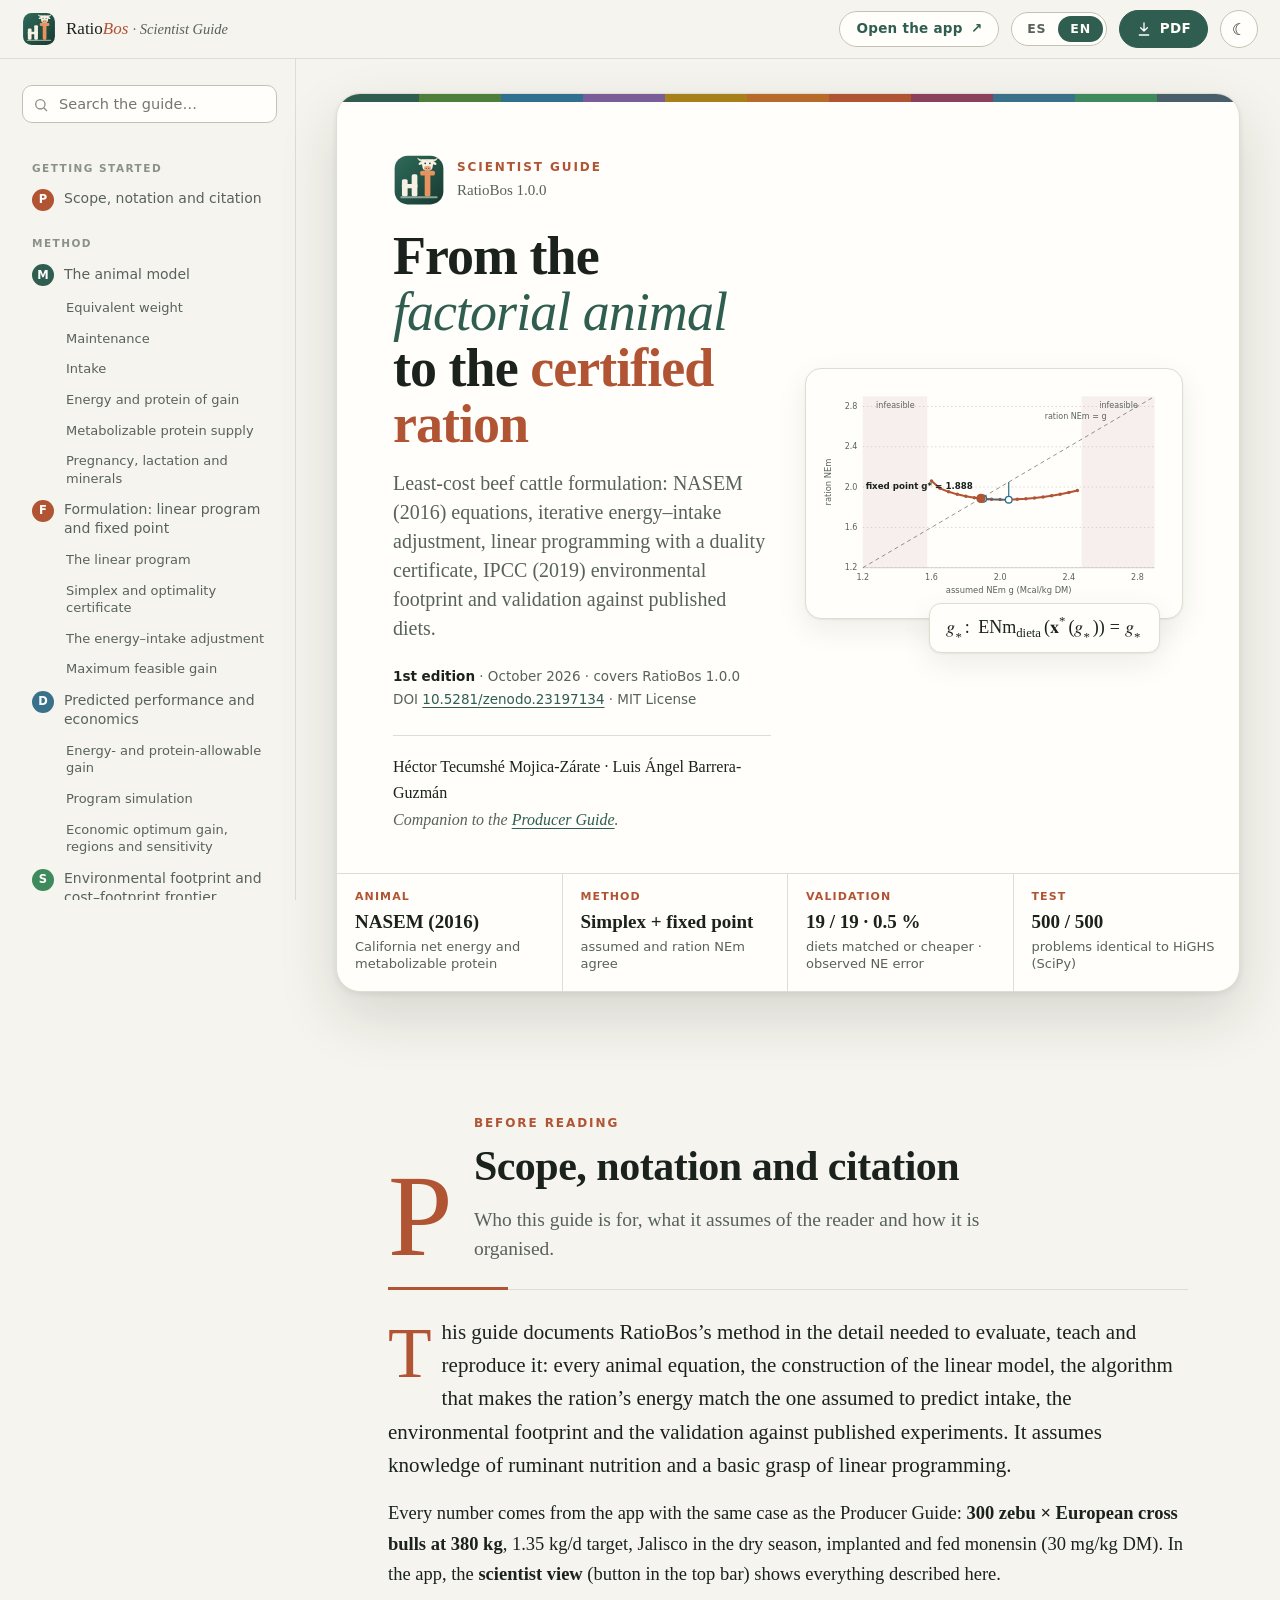
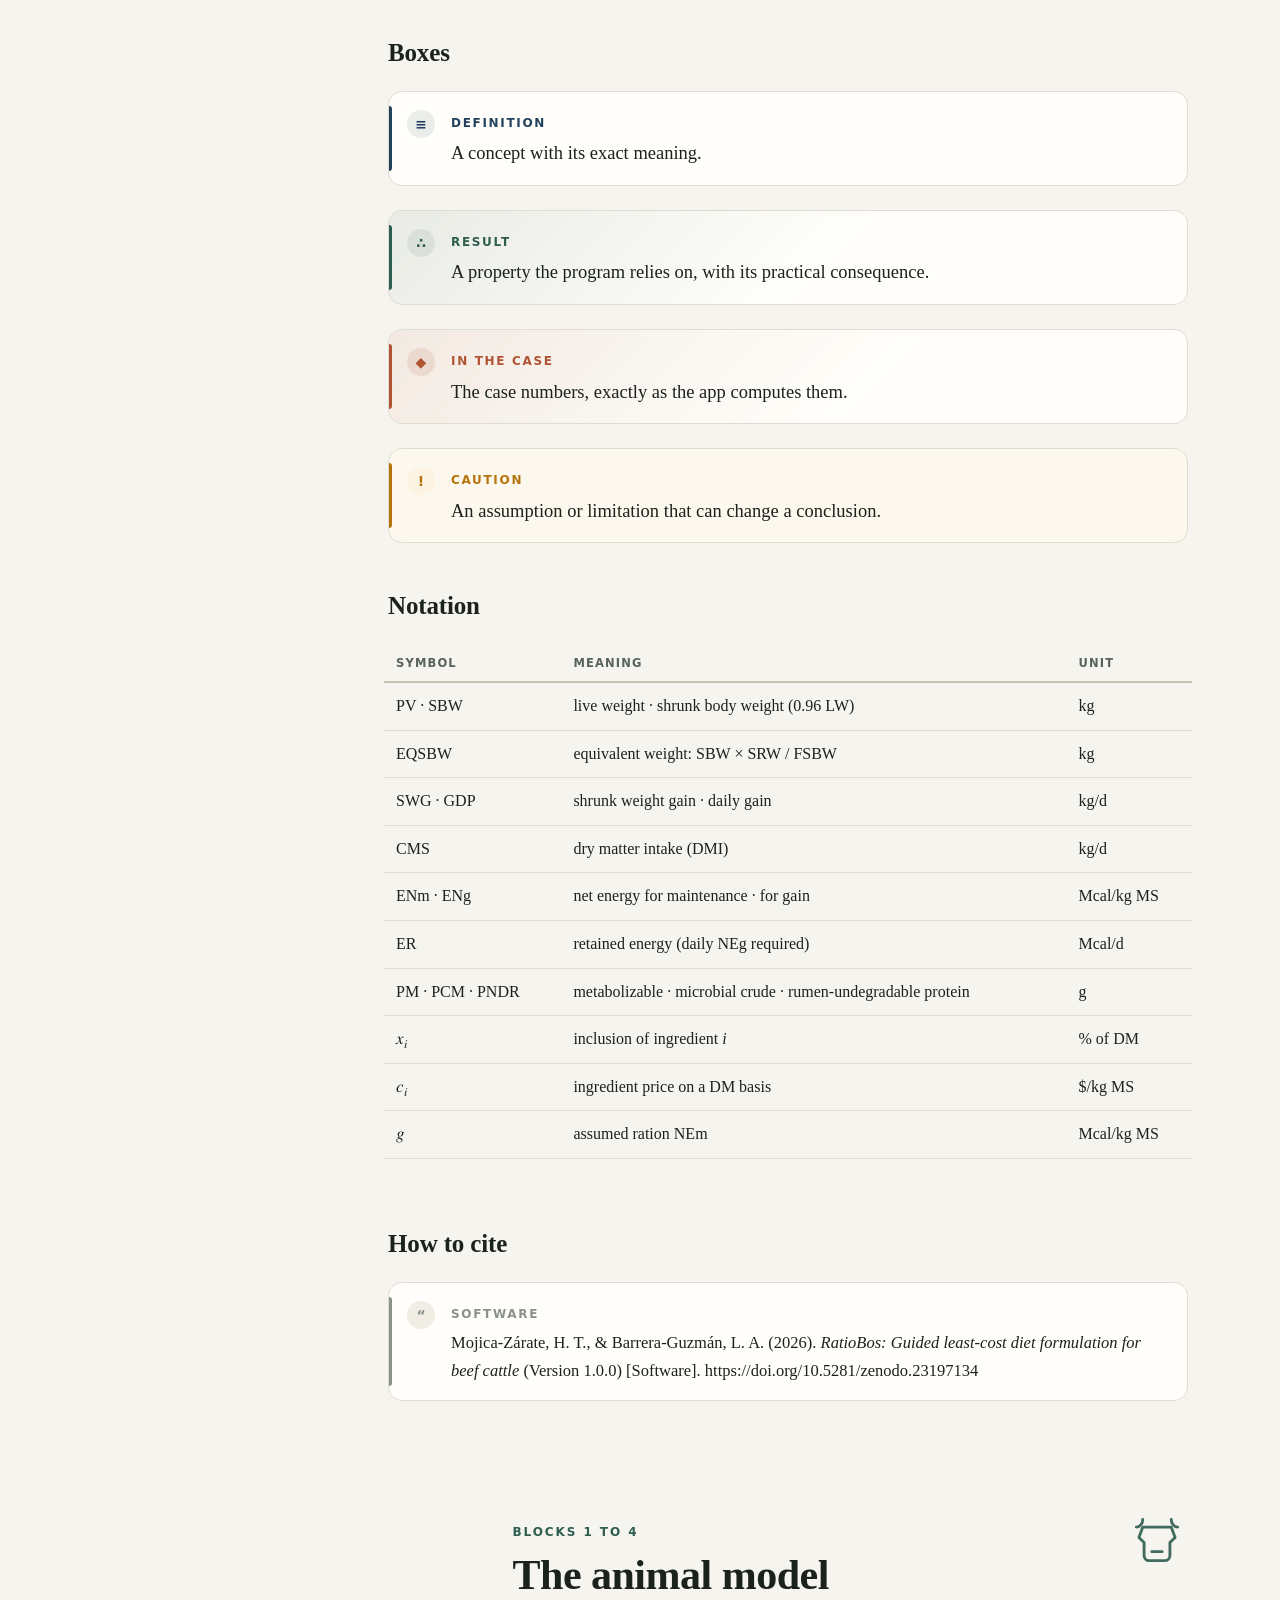
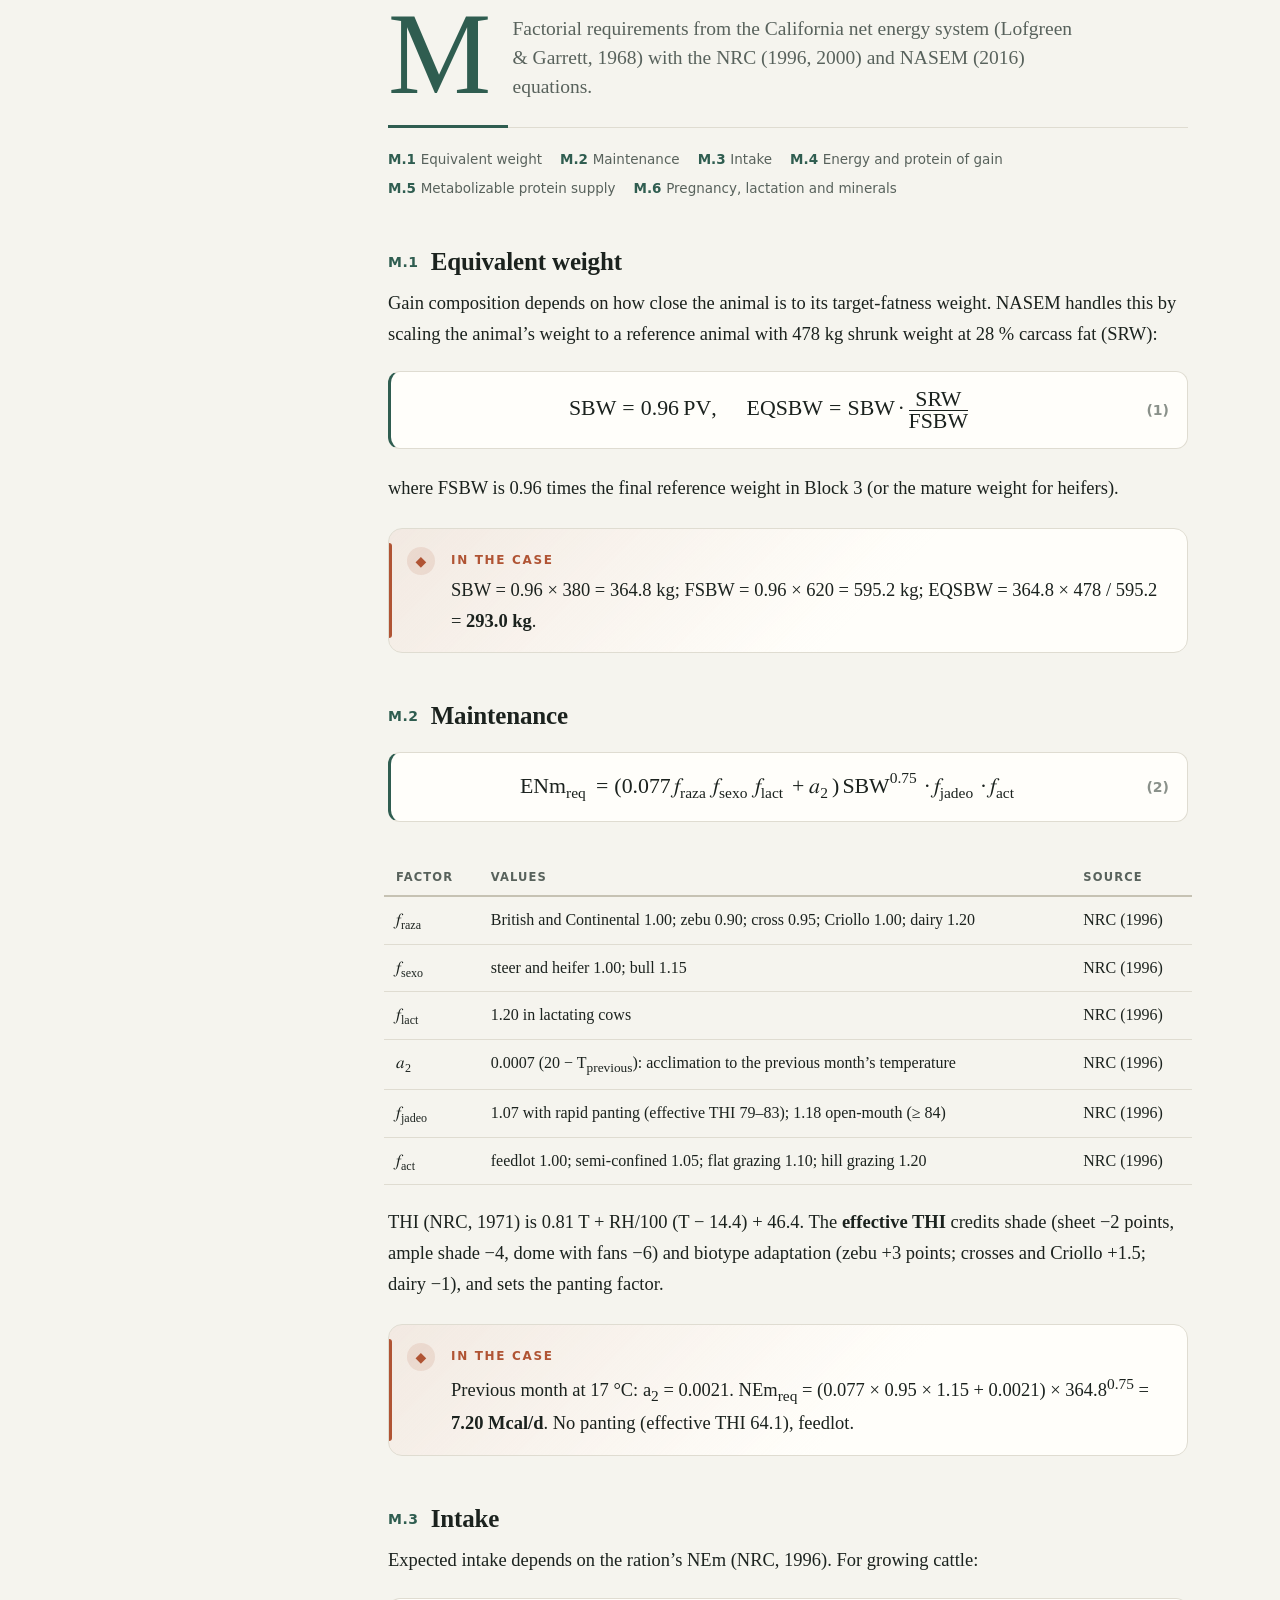
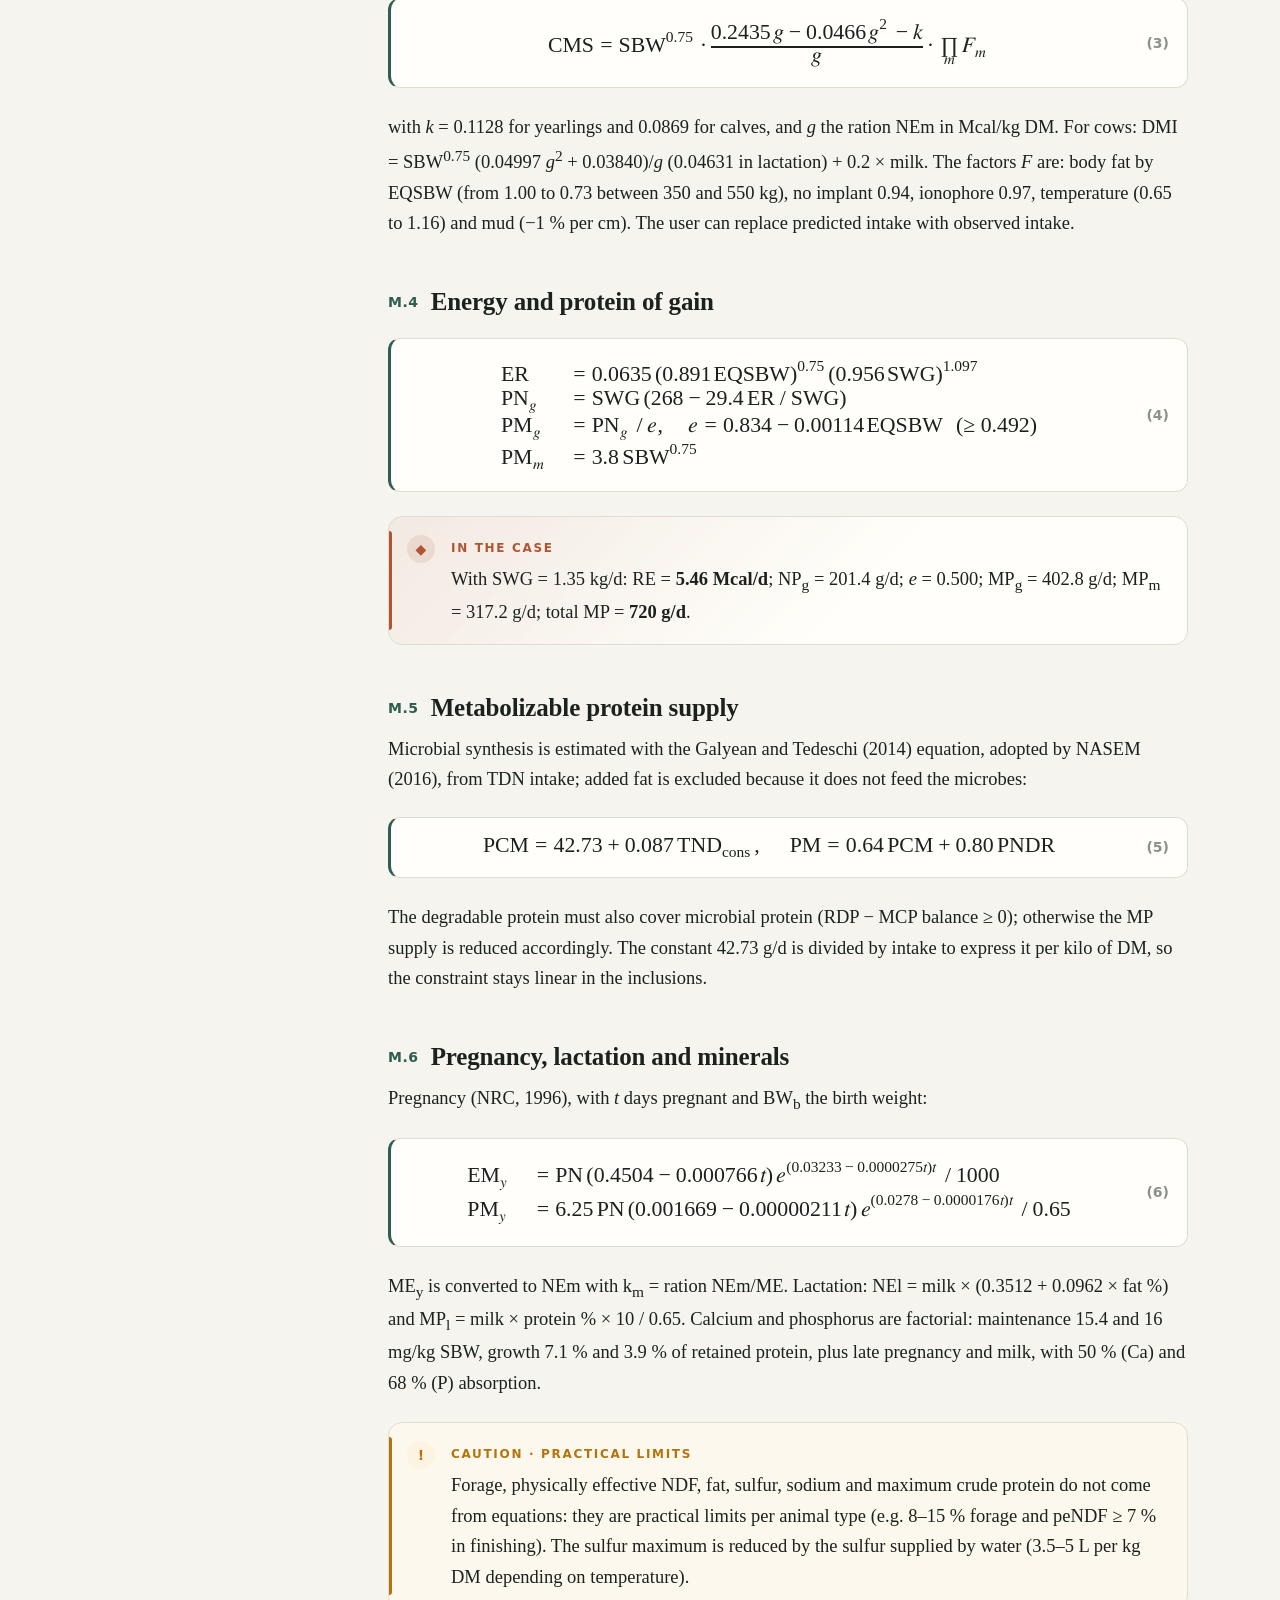
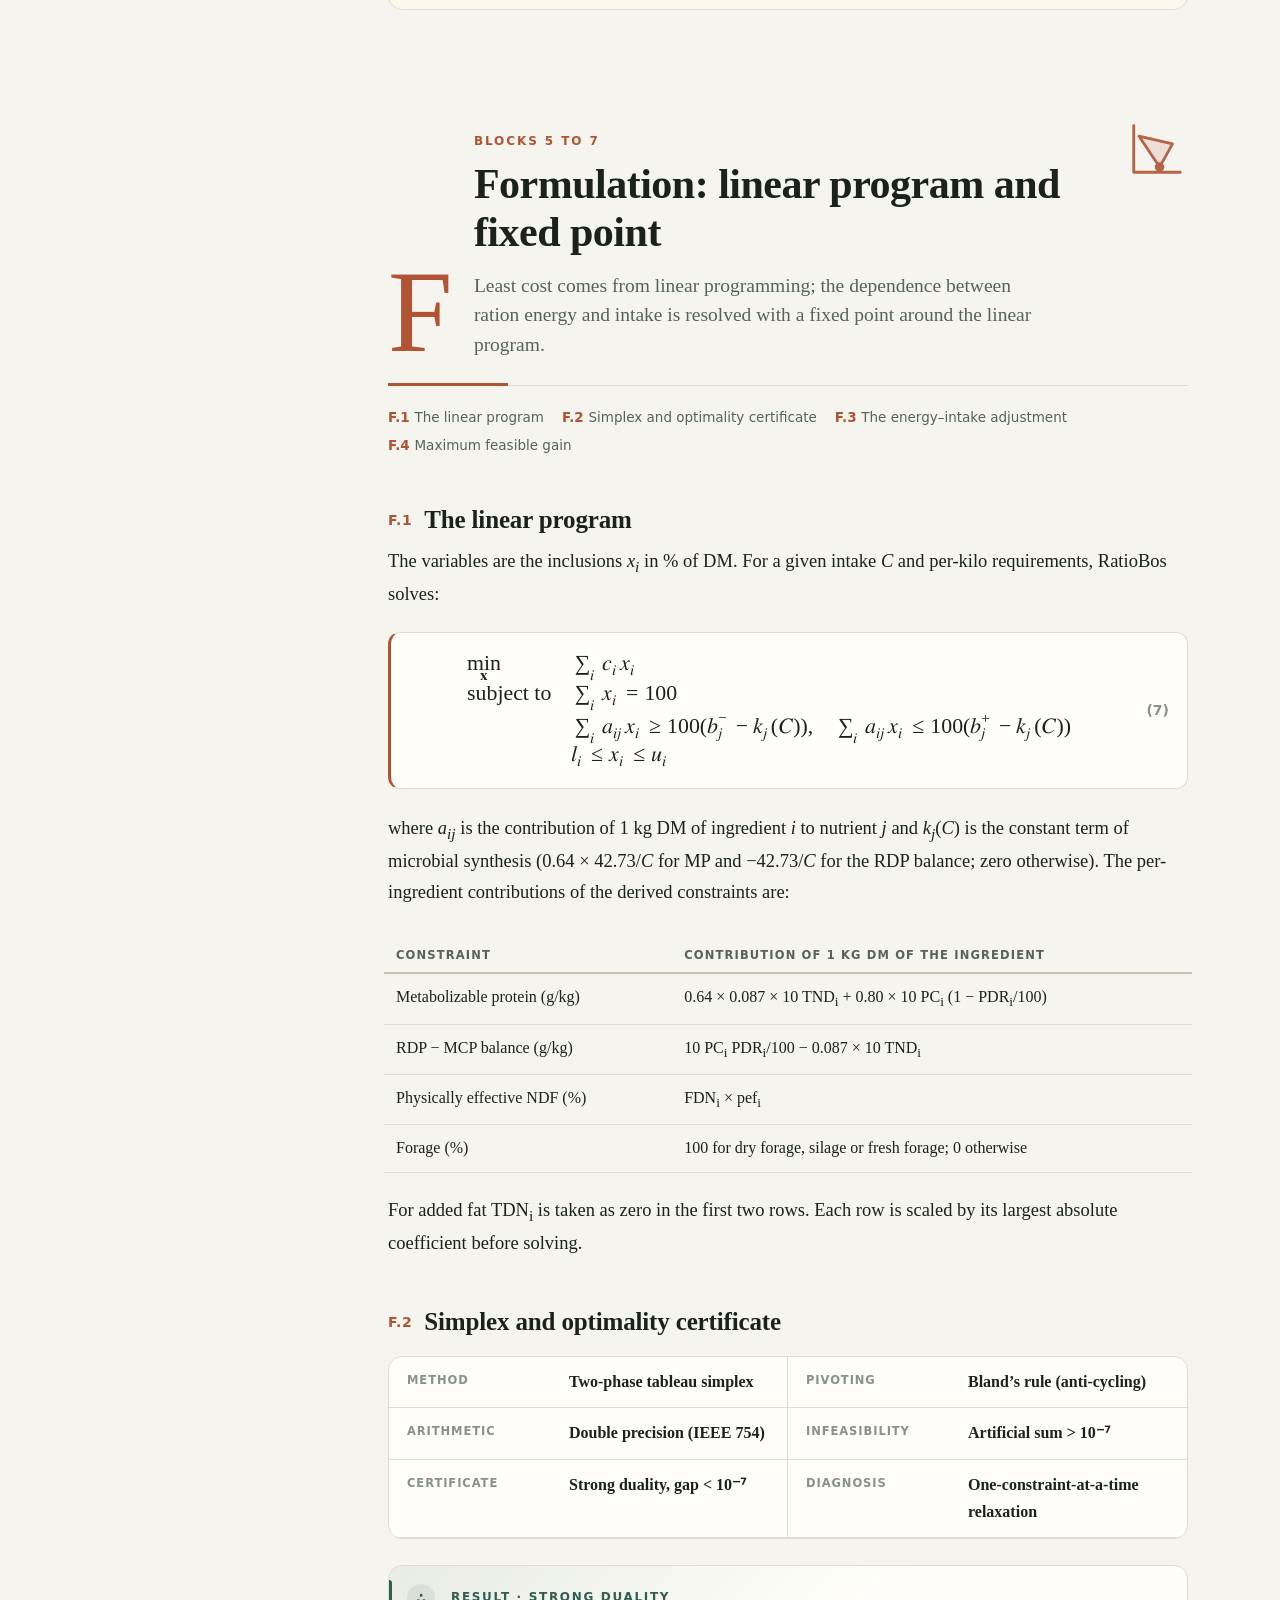
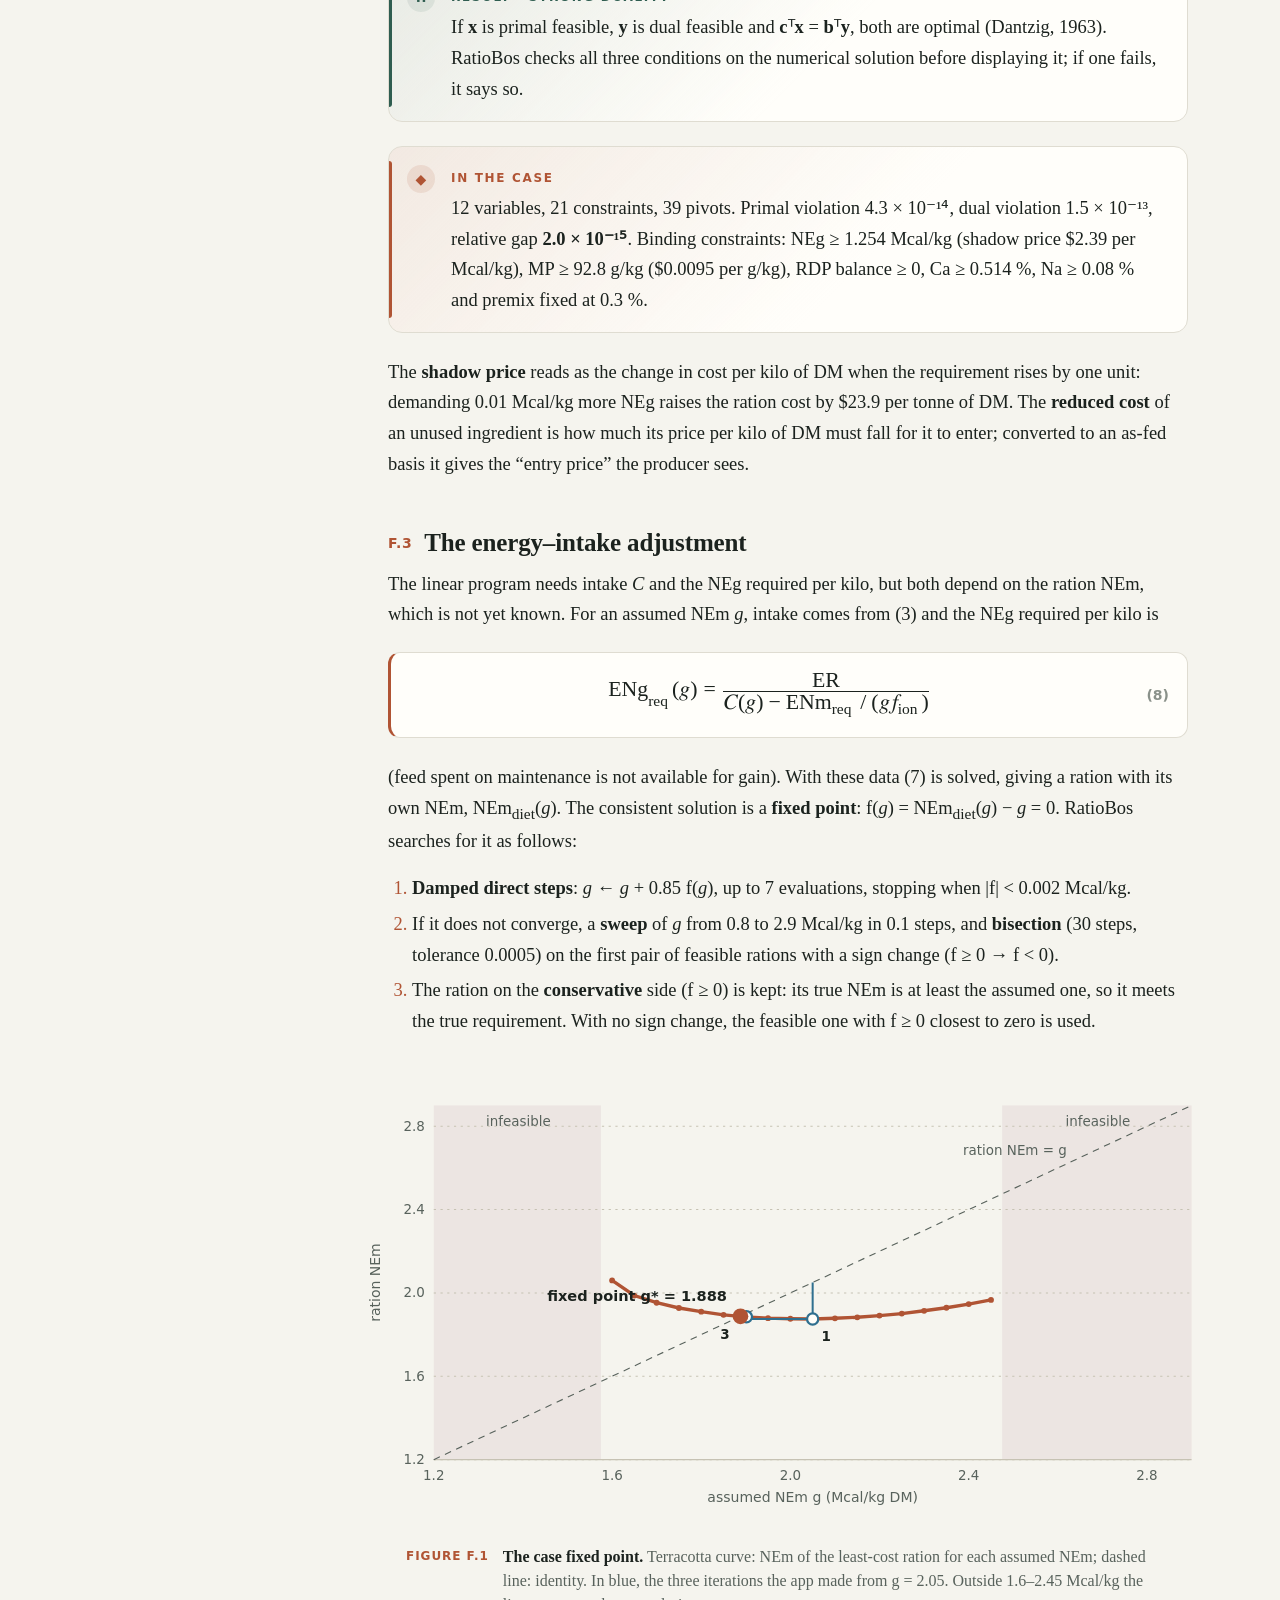
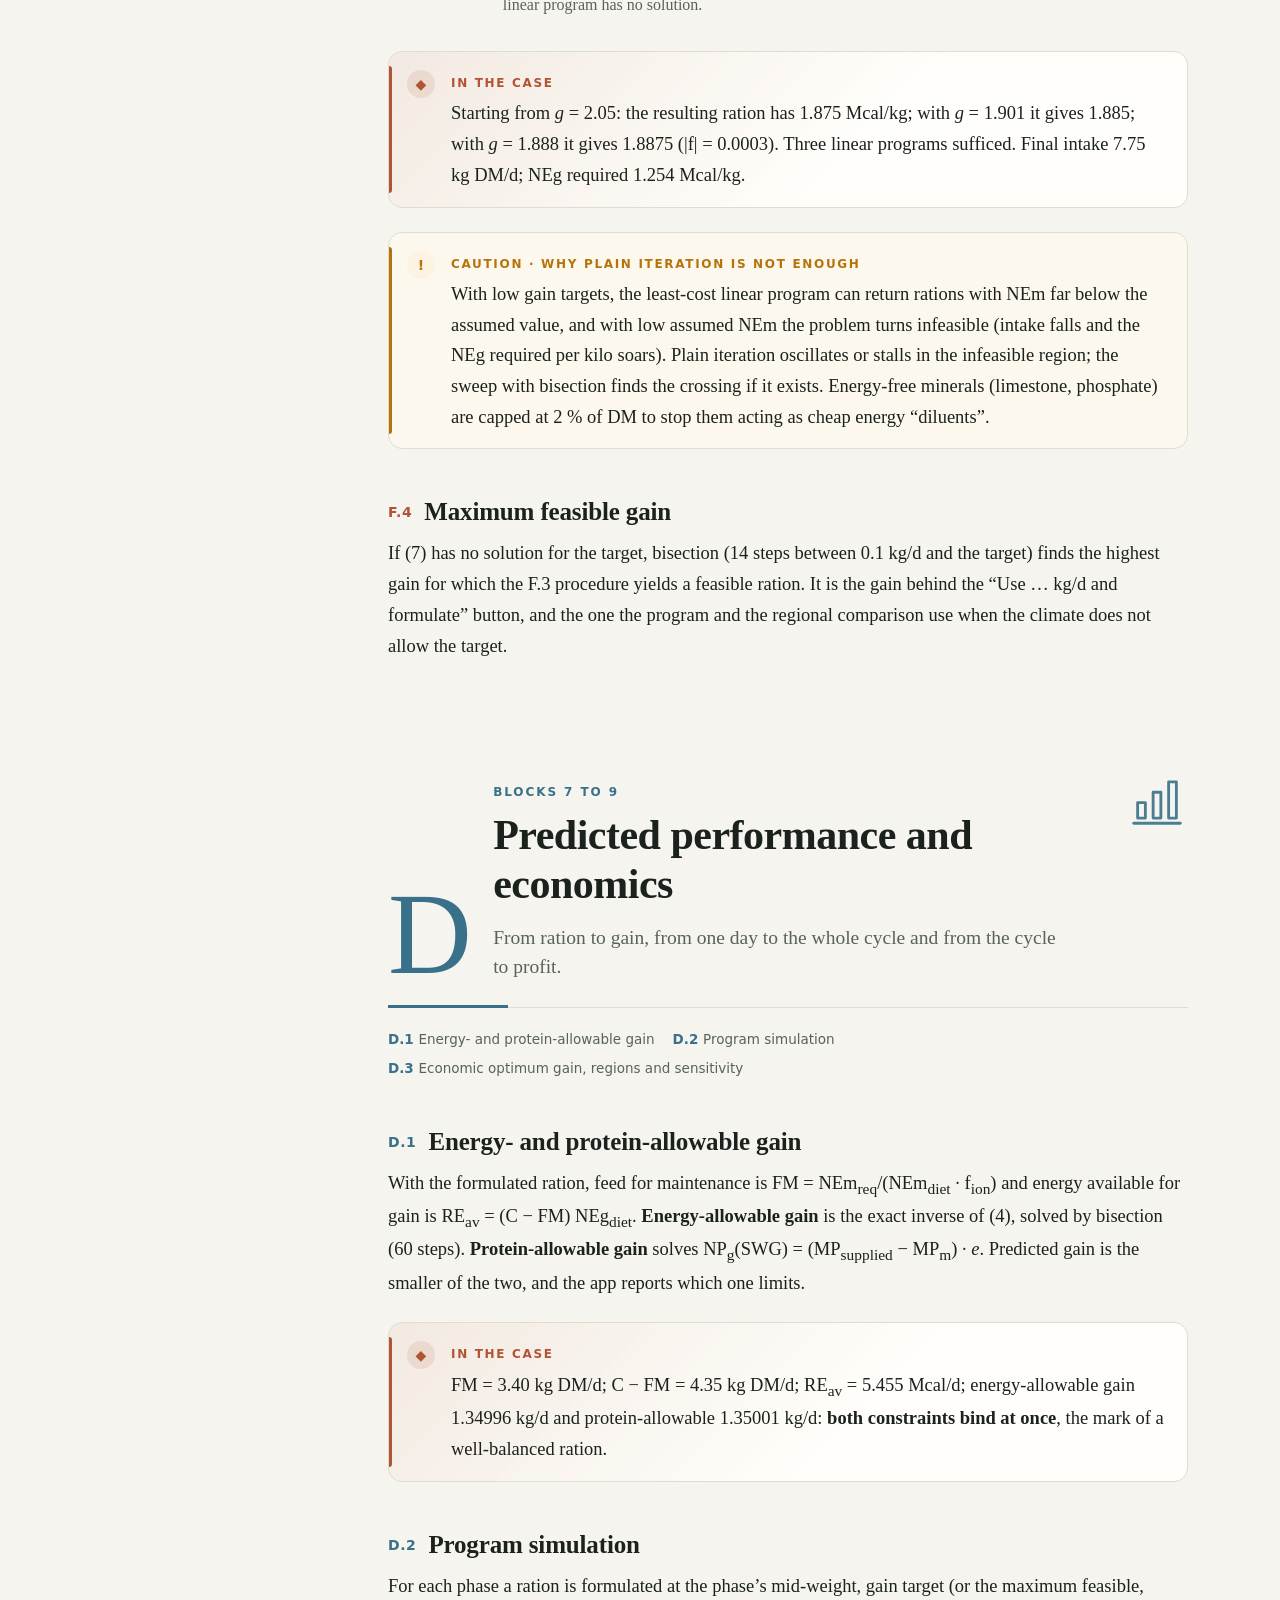
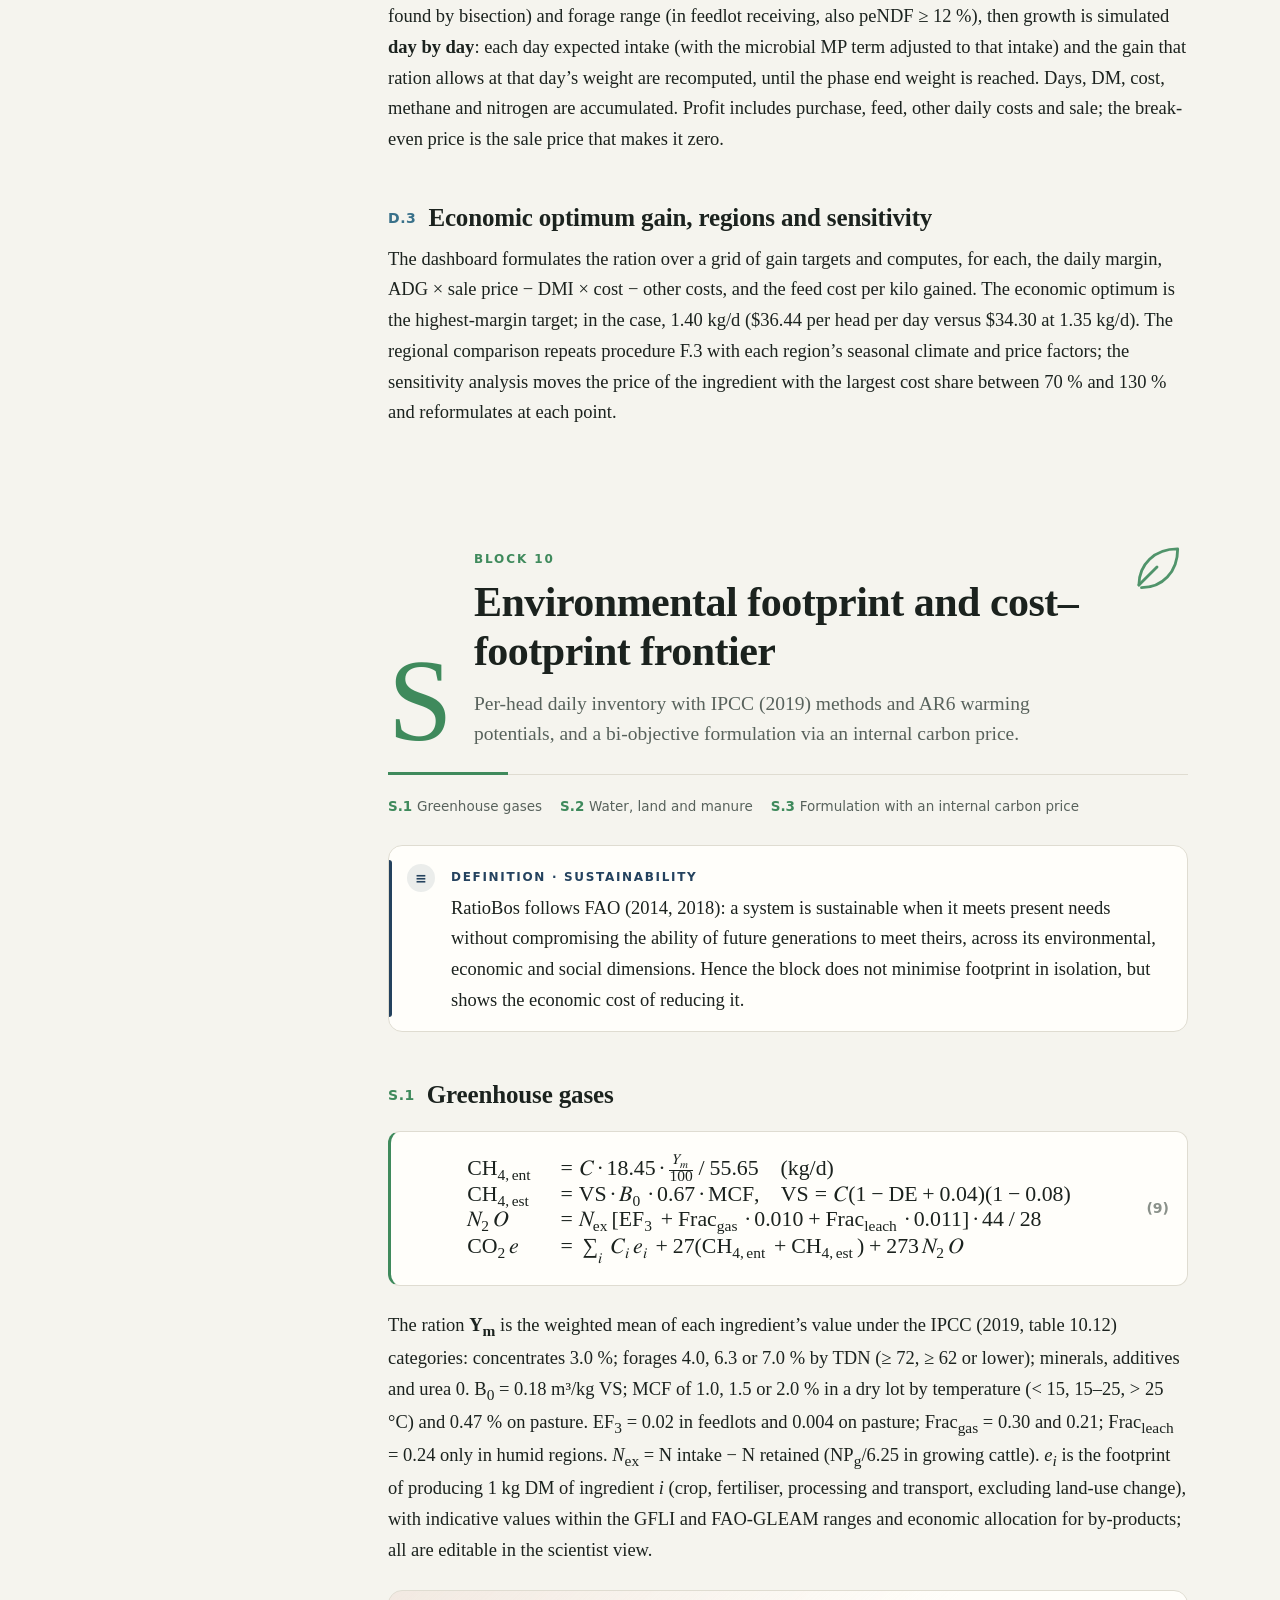
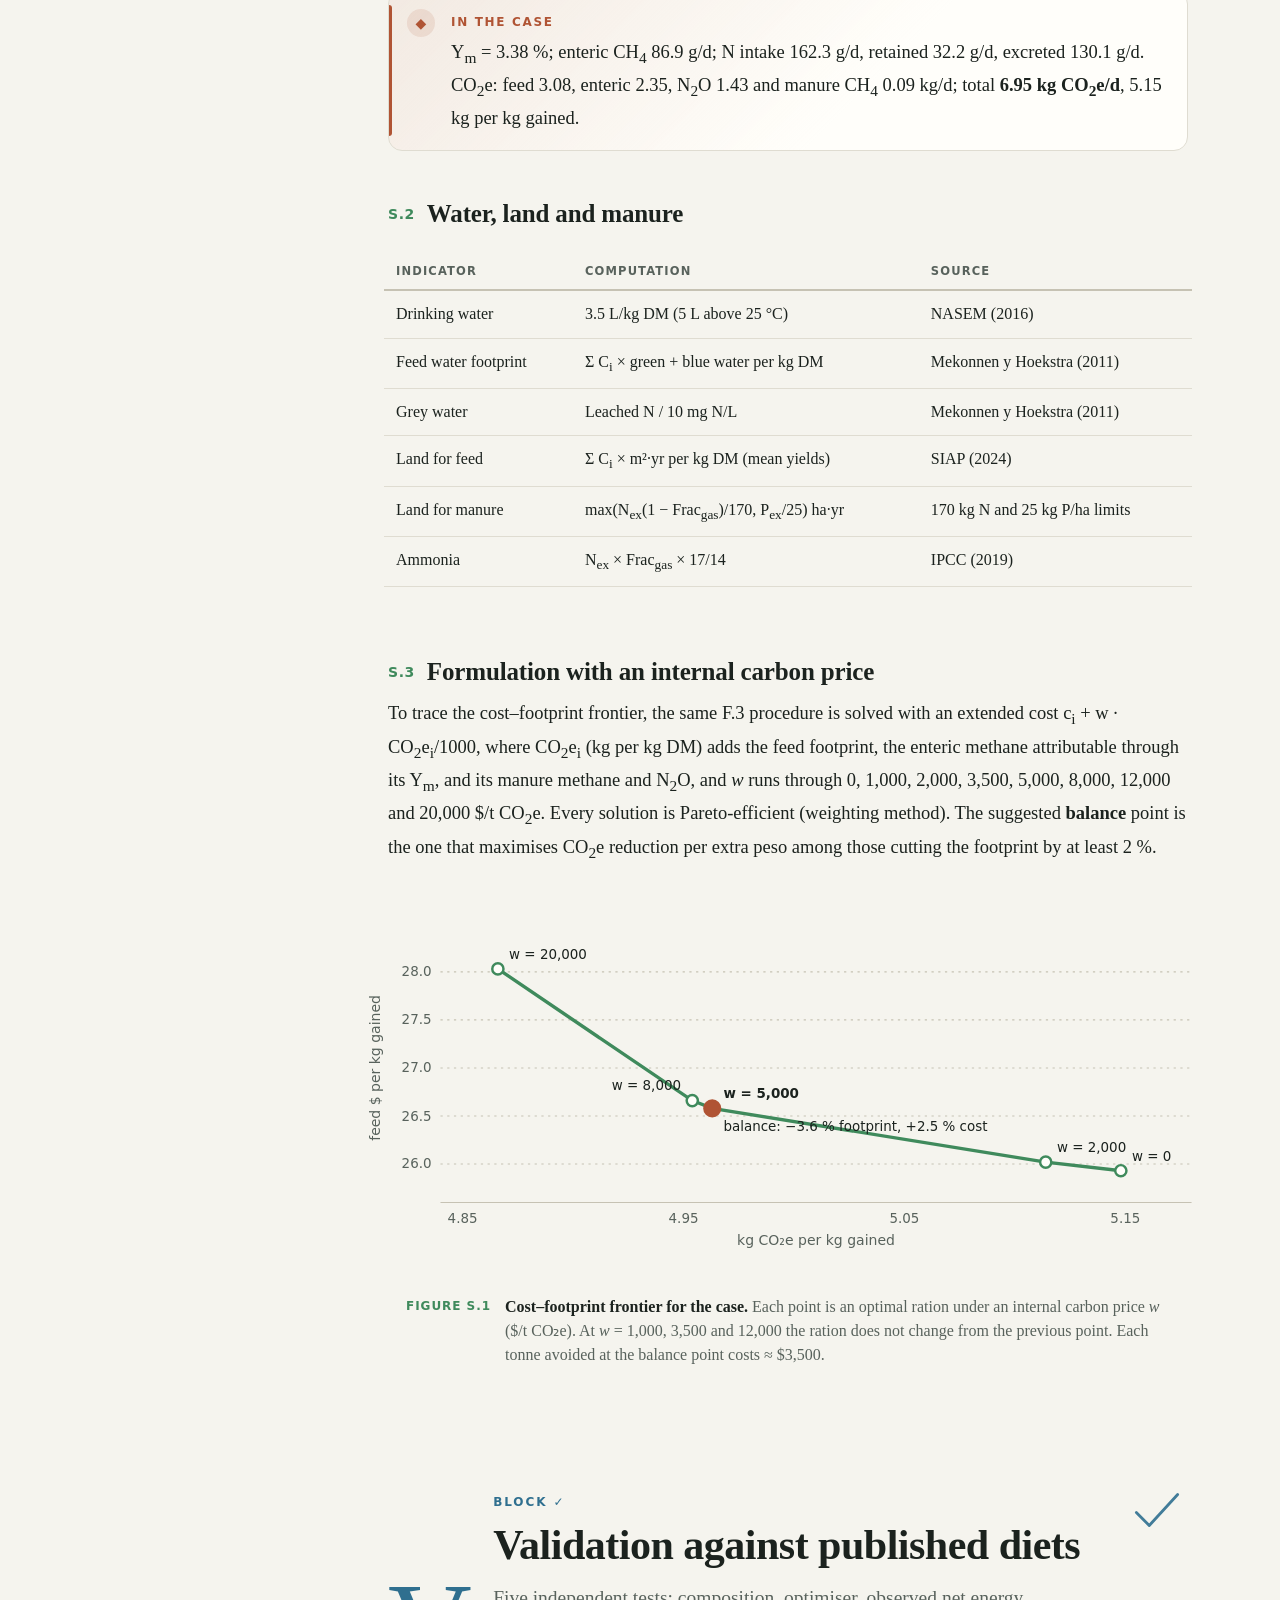
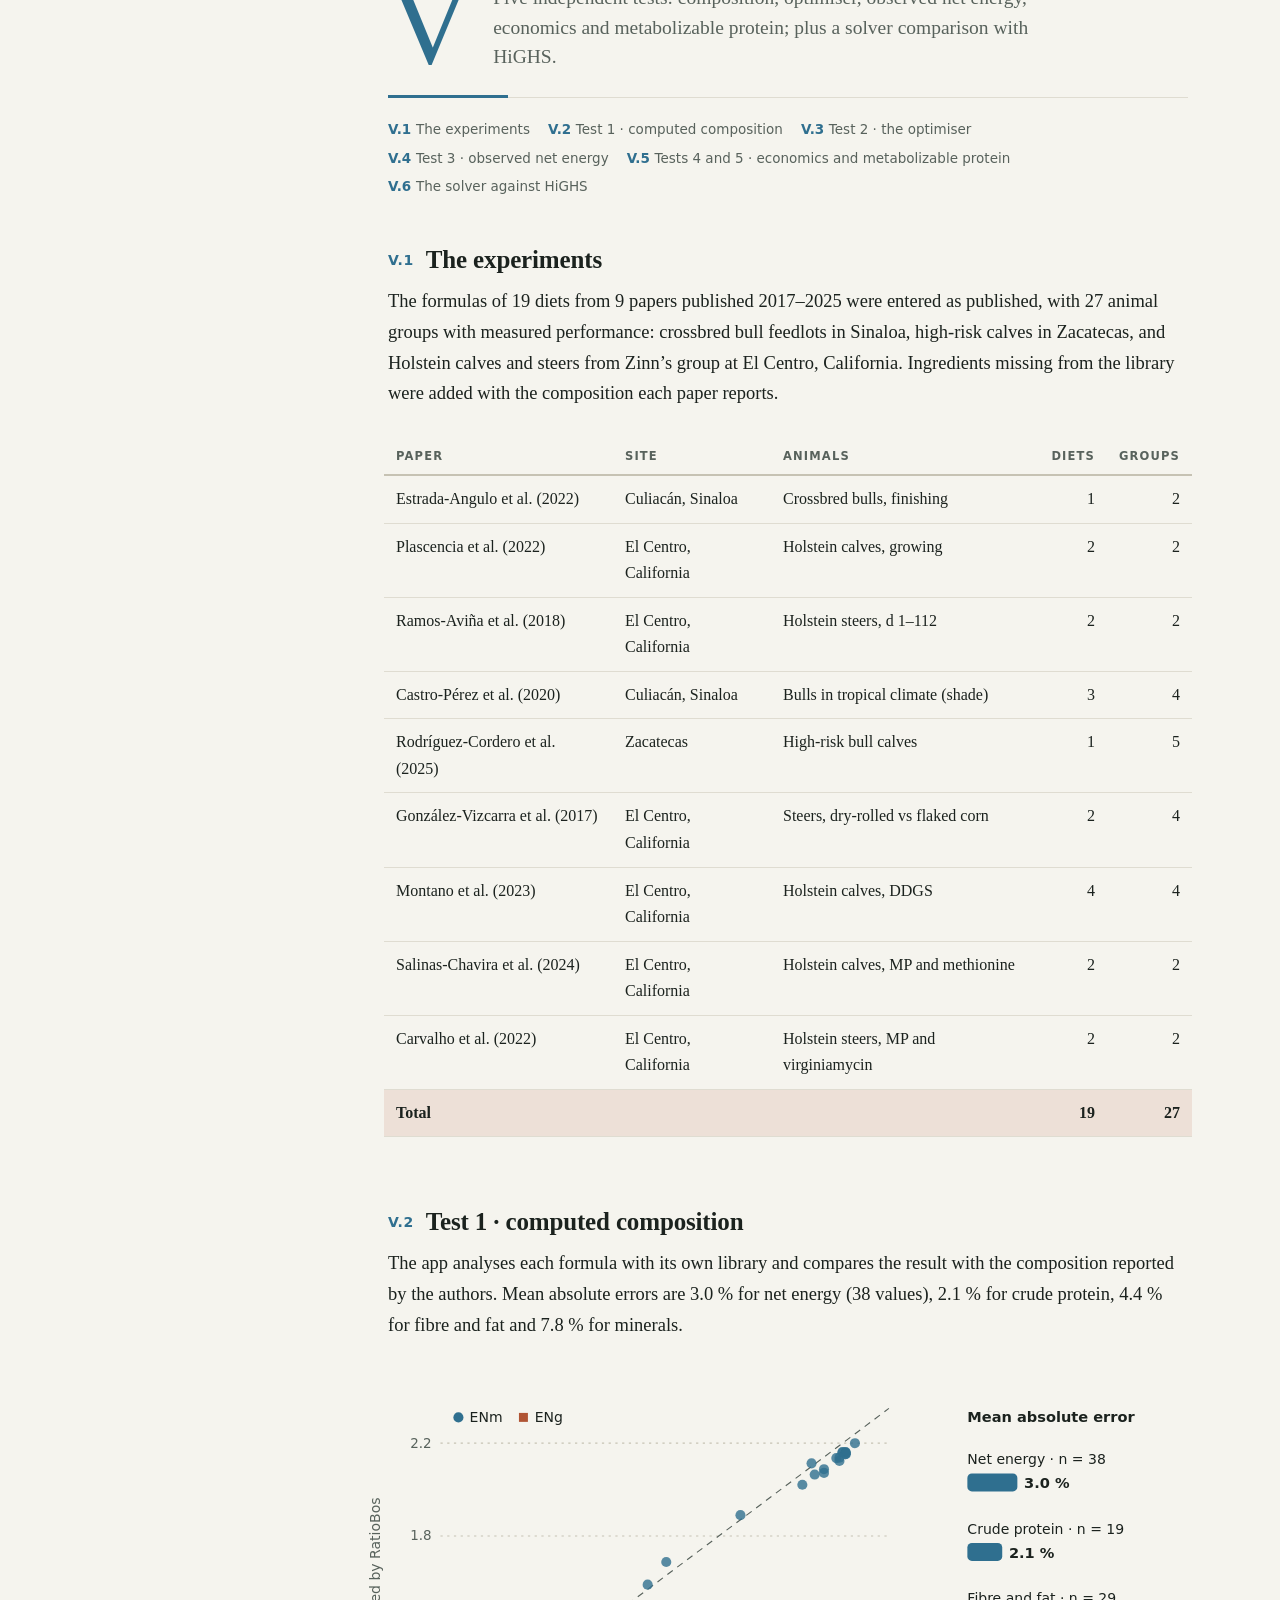
==== commit 79072bc0: "DOI de la versión 1.0.0: 10.5281/zenodo.23197134 Co-Authored-By: Claude Opus 5.5 <noreply@anthropic." ====
--- a/instructivo-cientifico.html
+++ b/instructivo-cientifico.html
@@ -389,7 +389,7 @@
       <div class="meta">
         <div lang="es"><b>1.ª edición</b> · octubre de 2026 · describe RatioBos 1.0.0</div>
         <div lang="en"><b>1st edition</b> · October 2026 · covers RatioBos 1.0.0</div>
-        <div><span lang="es">Licencia MIT</span><span lang="en">MIT License</span></div>
+        <div>DOI <a href="https://doi.org/10.5281/zenodo.23197134">10.5281/zenodo.23197134</a> · <span lang="es">Licencia MIT</span><span lang="en">MIT License</span></div>
       </div>
       <div class="who">Héctor Tecumshé Mojica-Zárate · Luis Ángel Barrera-Guzmán<br><span lang="es">Guía complementaria del <a href="instructivo-productor.html">Instructivo del Productor</a>.</span><span lang="en">Companion to the <a href="instructivo-productor.html">Producer Guide</a>.</span></div>
     </div>
@@ -446,8 +446,8 @@
 
   <h3 id="citar"><span lang="es">Cómo citar</span><span lang="en">How to cite</span></h3>
   <div class="box ref"><span class="bi">“</span><span class="bt" lang="es">Programa</span><span class="bt" lang="en">Software</span>
-    <p lang="es">Mojica-Zárate, H. T., y Barrera-Guzmán, L. A. (2026). <i>RatioBos: Guided least-cost diet formulation for beef cattle</i> (Versión 1.0.0) [Software]. https://github.com/hectortecumshe-ai/RatioBos</p>
-    <p lang="en">Mojica-Zárate, H. T., &amp; Barrera-Guzmán, L. A. (2026). <i>RatioBos: Guided least-cost diet formulation for beef cattle</i> (Version 1.0.0) [Software]. https://github.com/hectortecumshe-ai/RatioBos</p></div>
+    <p lang="es">Mojica-Zárate, H. T., y Barrera-Guzmán, L. A. (2026). <i>RatioBos: Guided least-cost diet formulation for beef cattle</i> (Versión 1.0.0) [Software]. https://doi.org/10.5281/zenodo.23197134</p>
+    <p lang="en">Mojica-Zárate, H. T., &amp; Barrera-Guzmán, L. A. (2026). <i>RatioBos: Guided least-cost diet formulation for beef cattle</i> (Version 1.0.0) [Software]. https://doi.org/10.5281/zenodo.23197134</p></div>
 </section>
 
 <!-- ============================ M · MODELO DEL ANIMAL ============================ -->
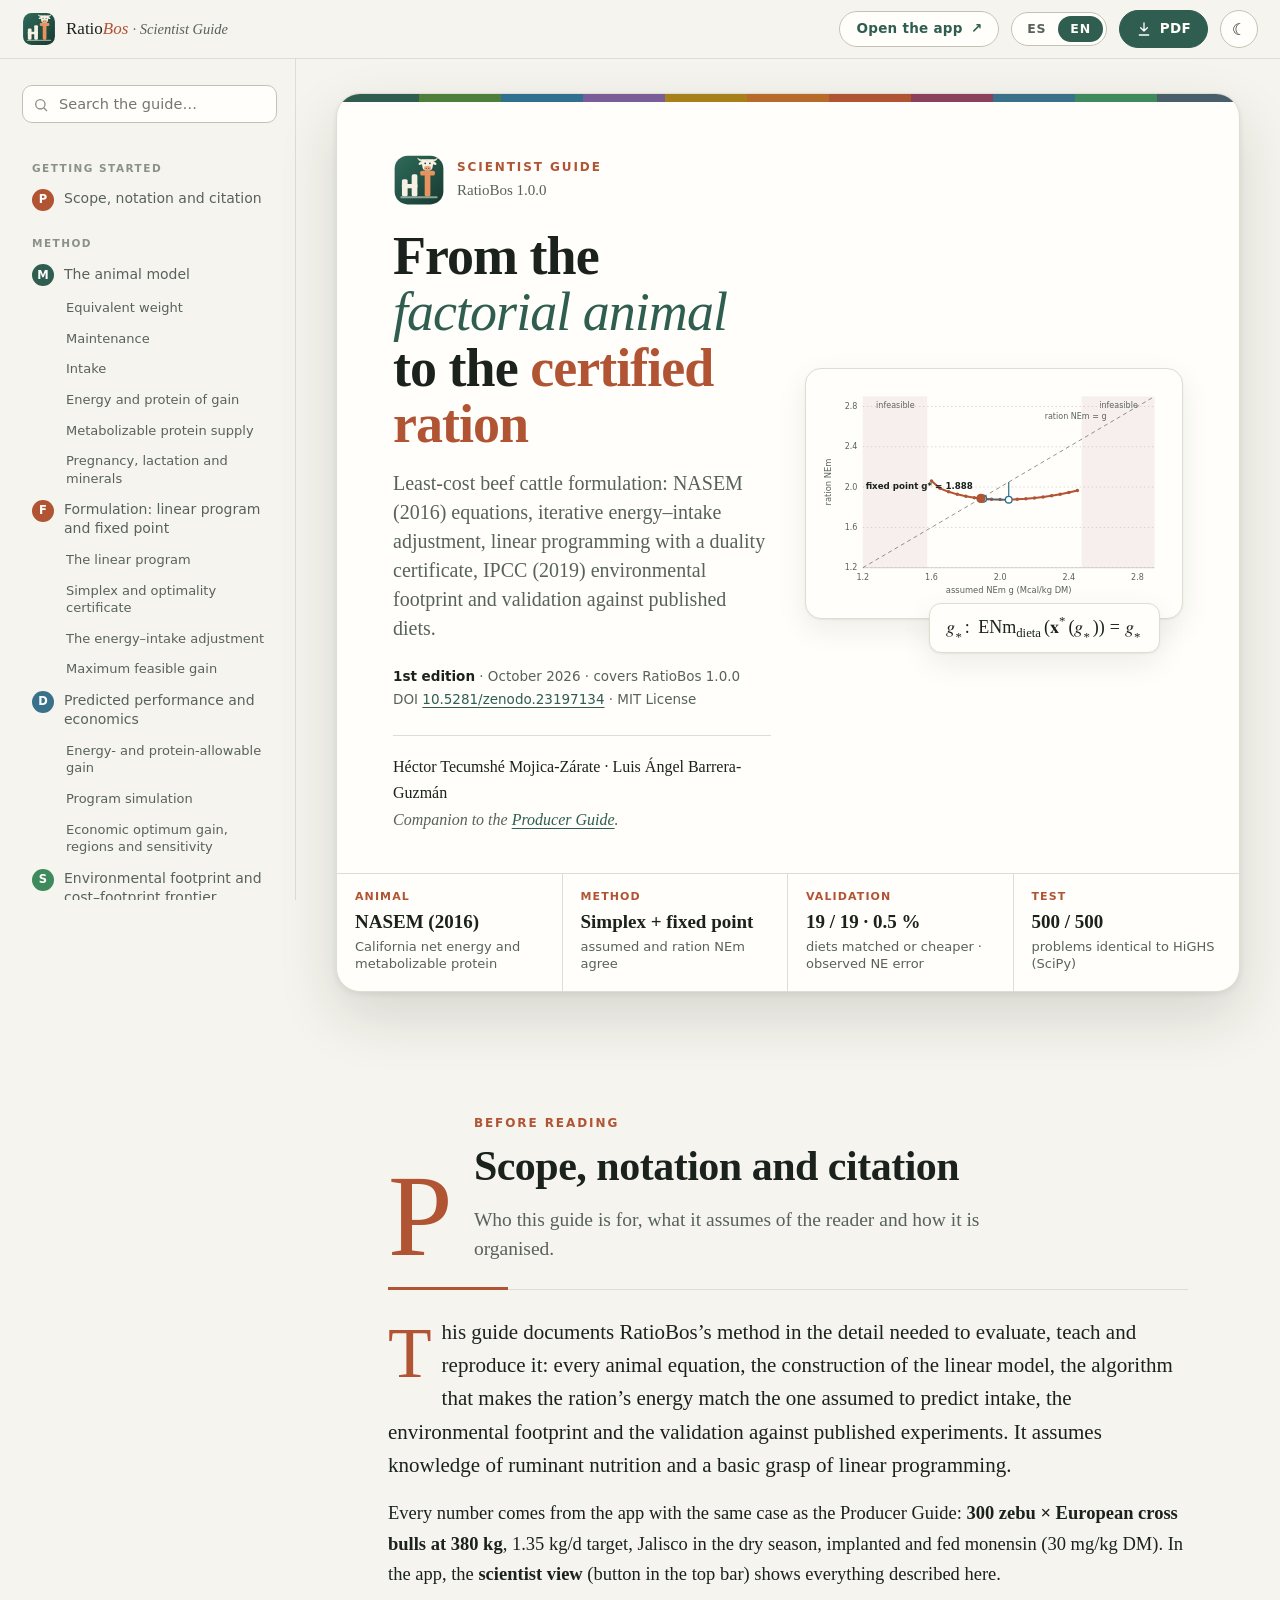
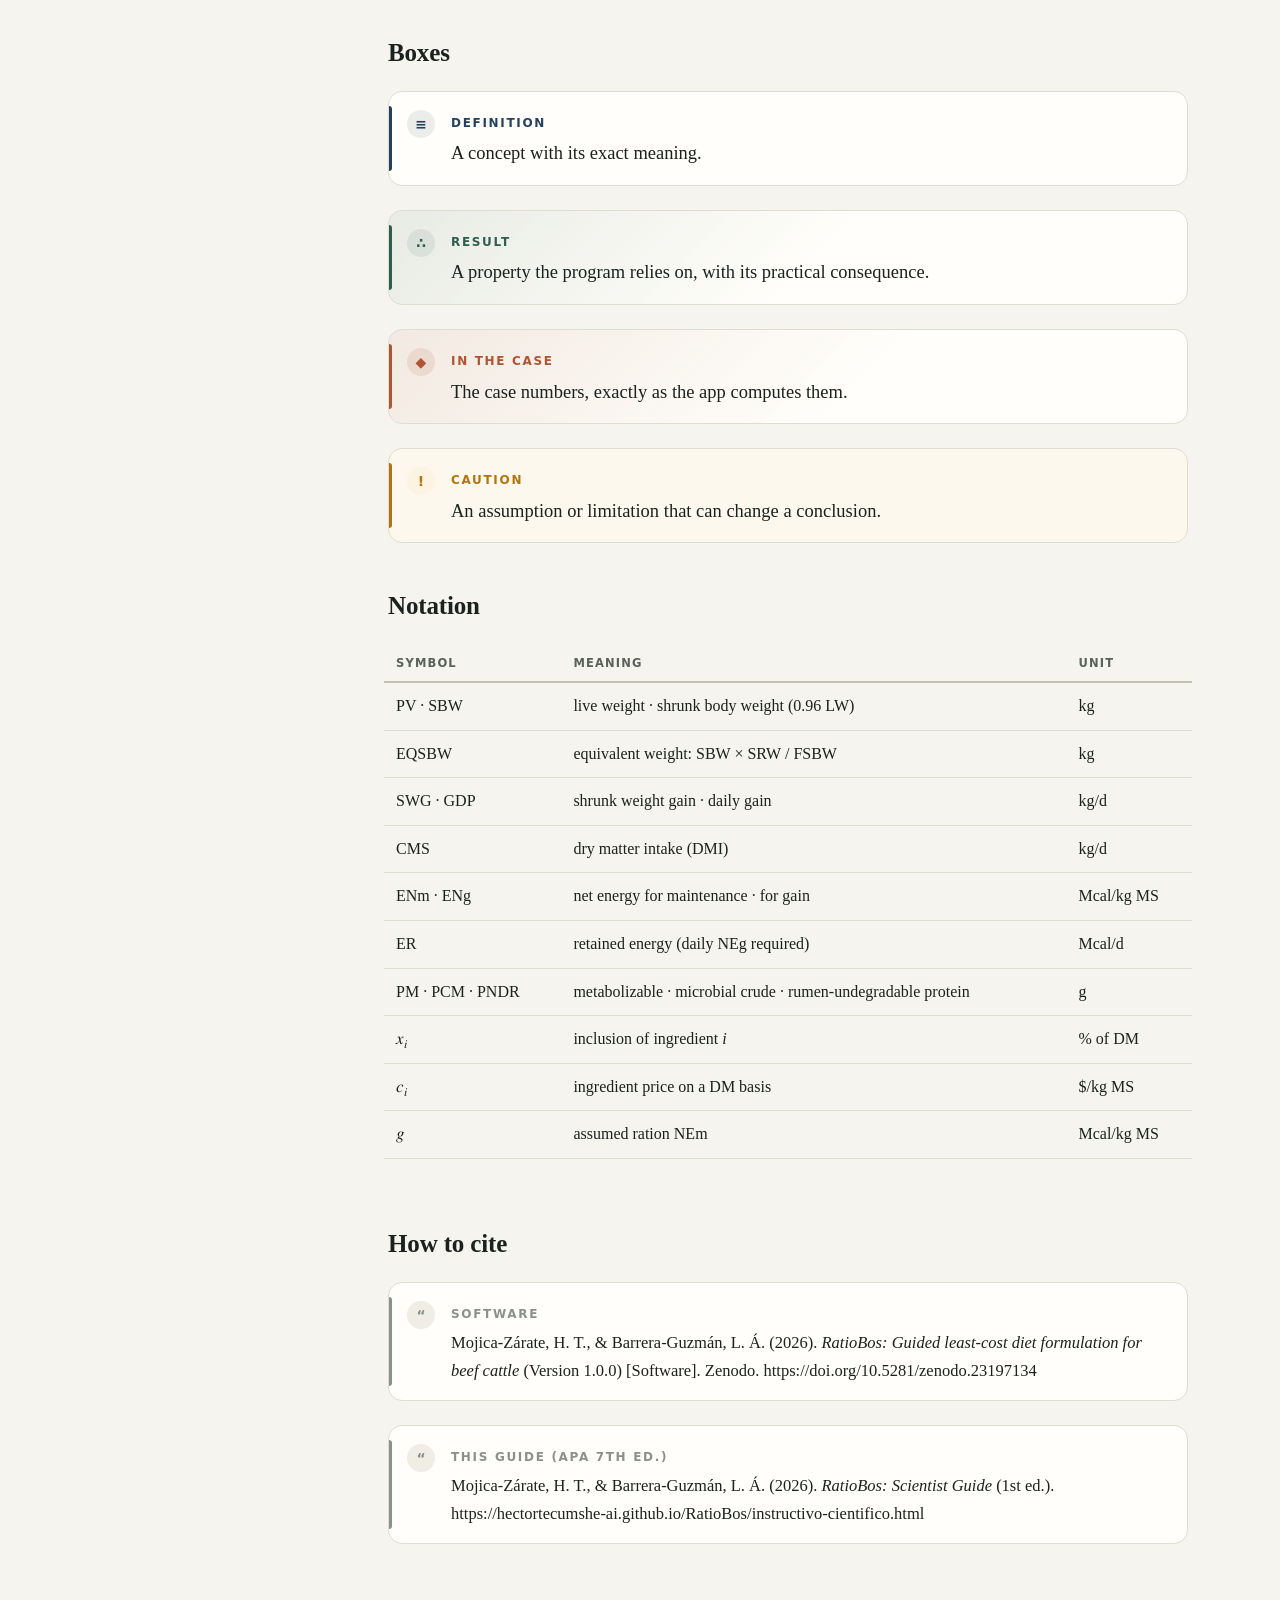
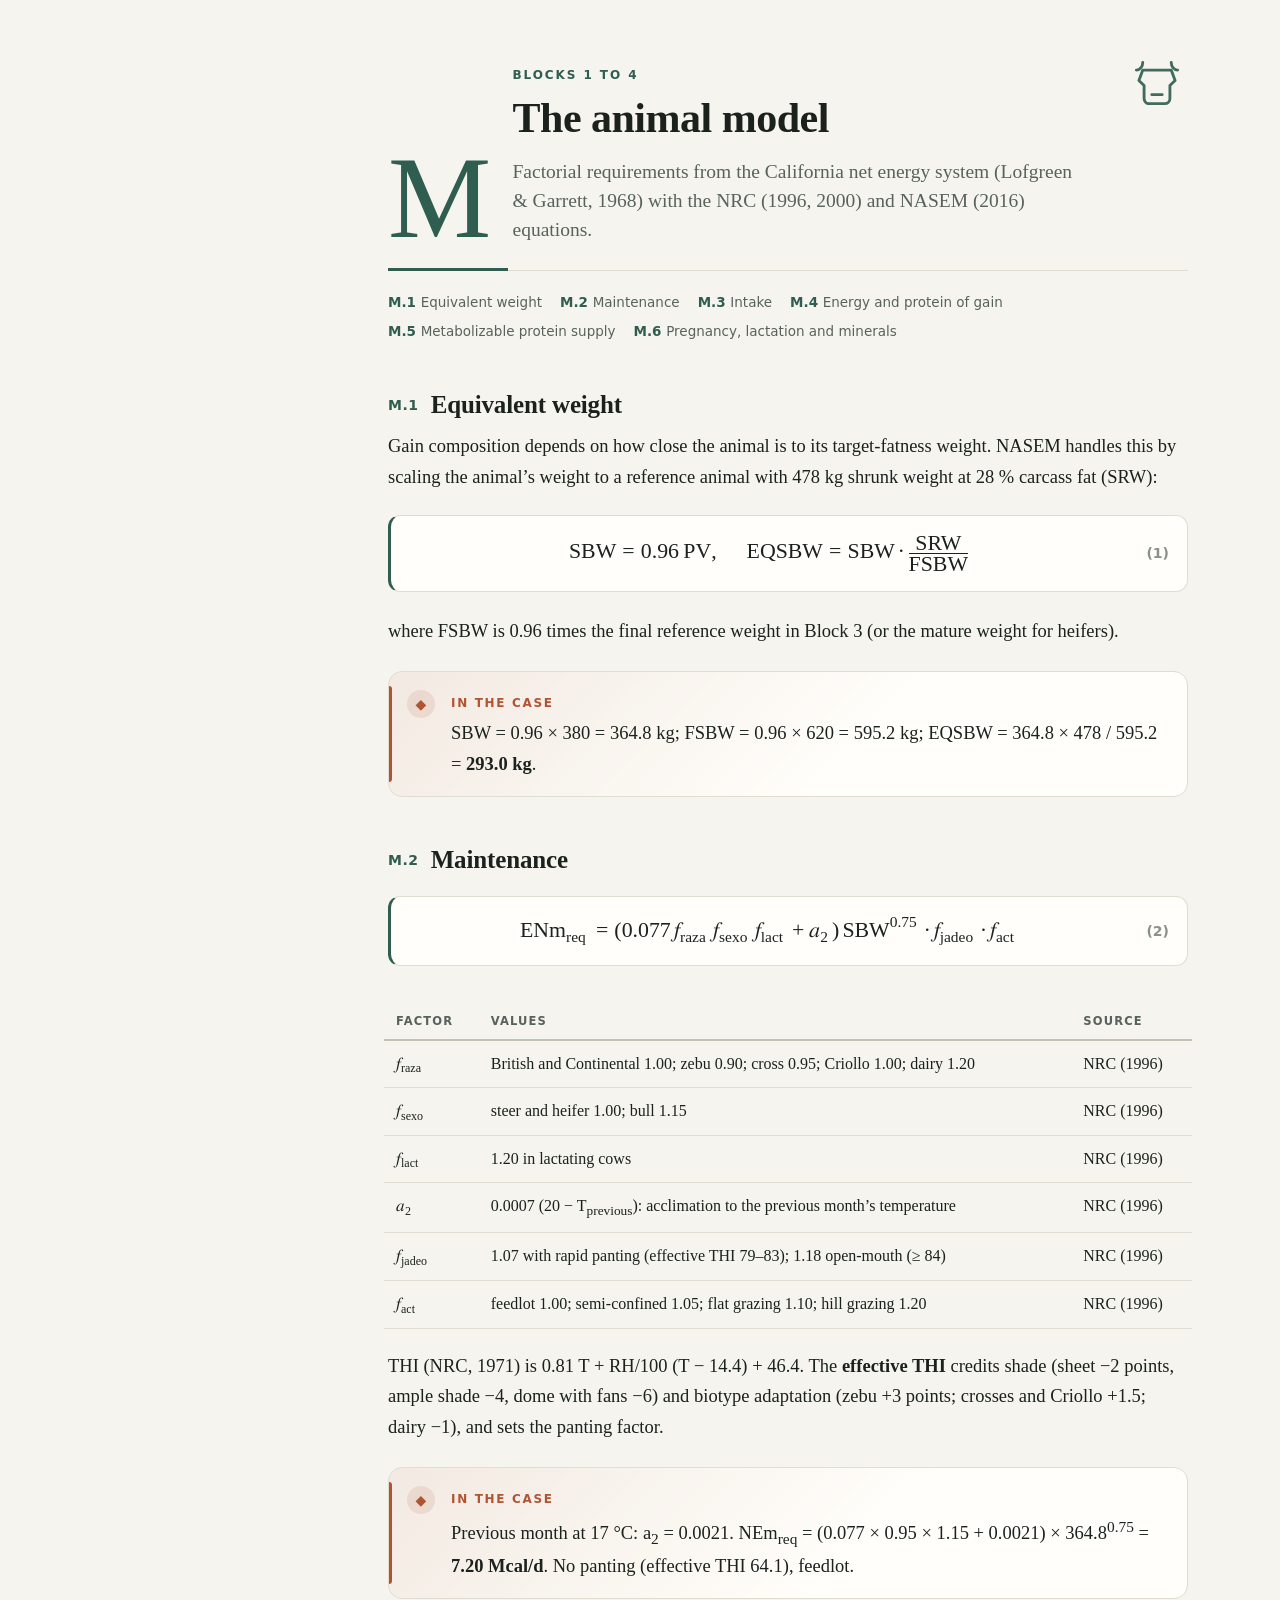
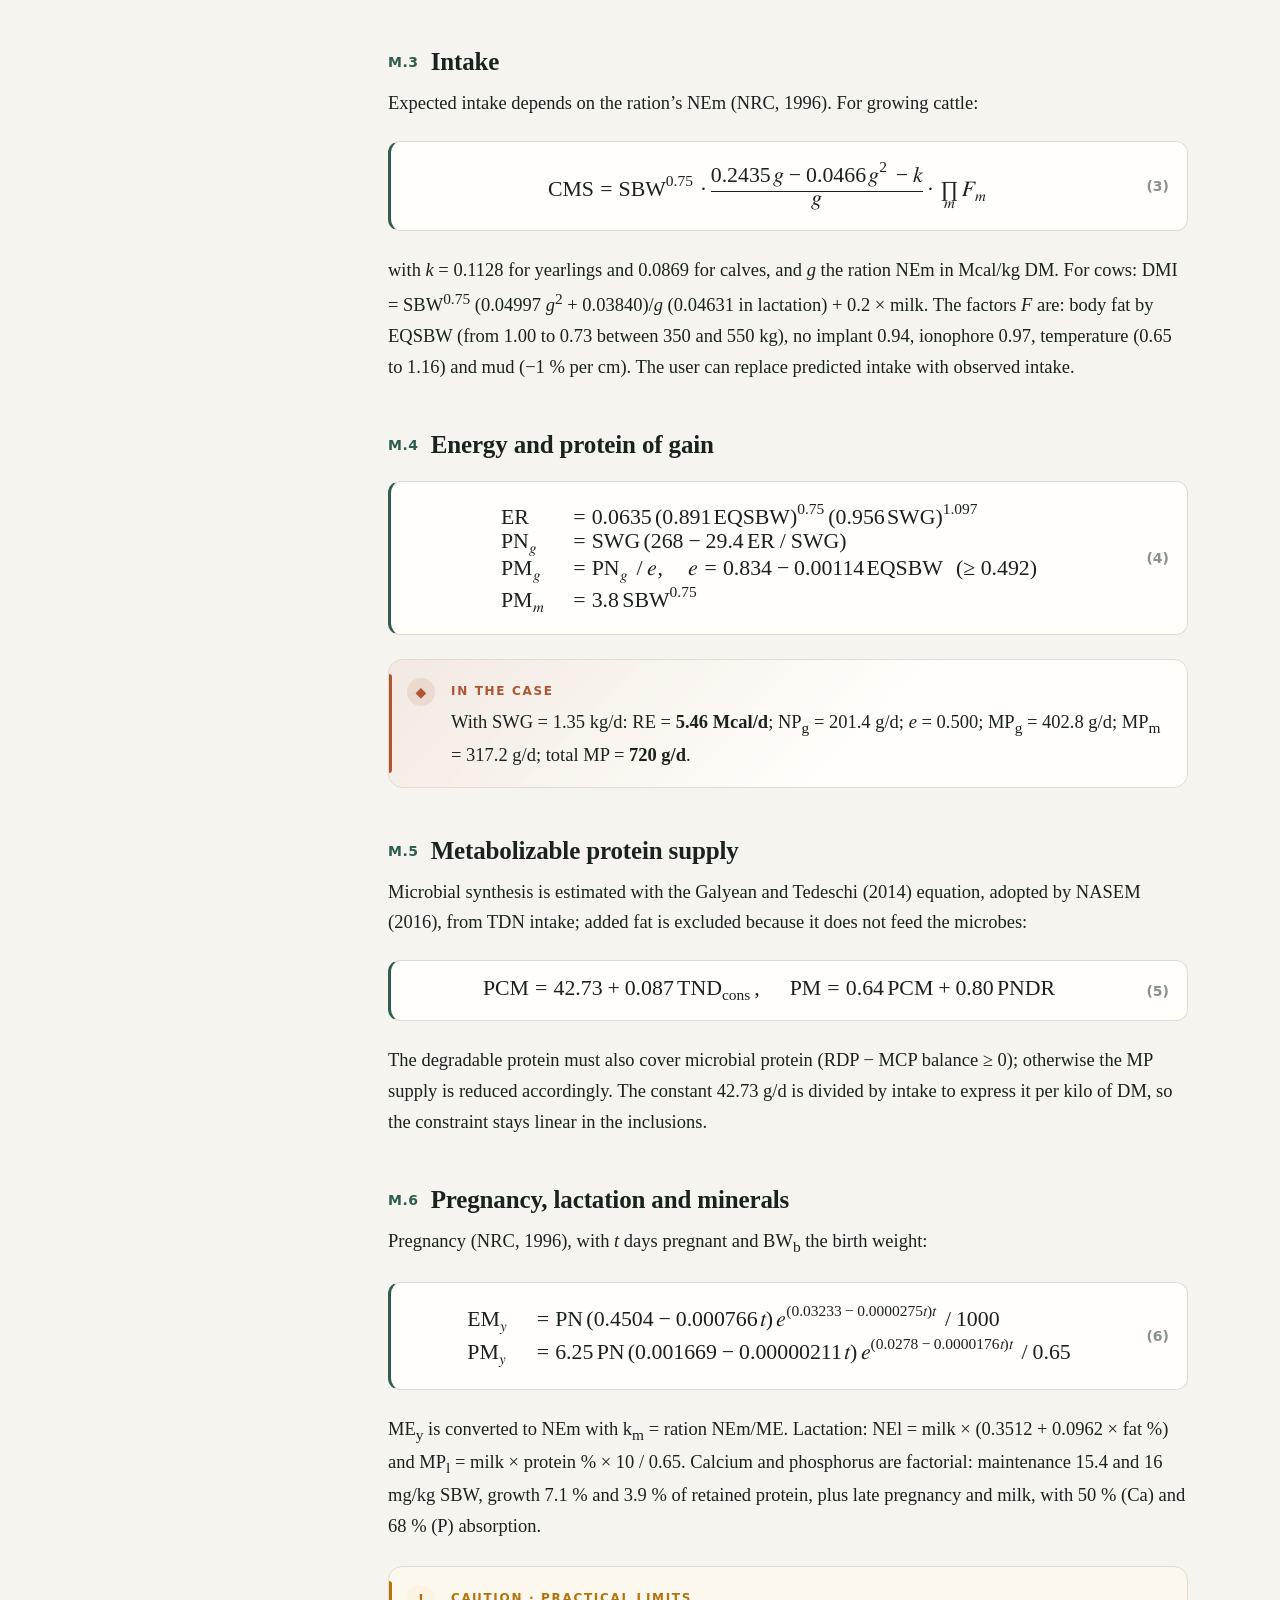
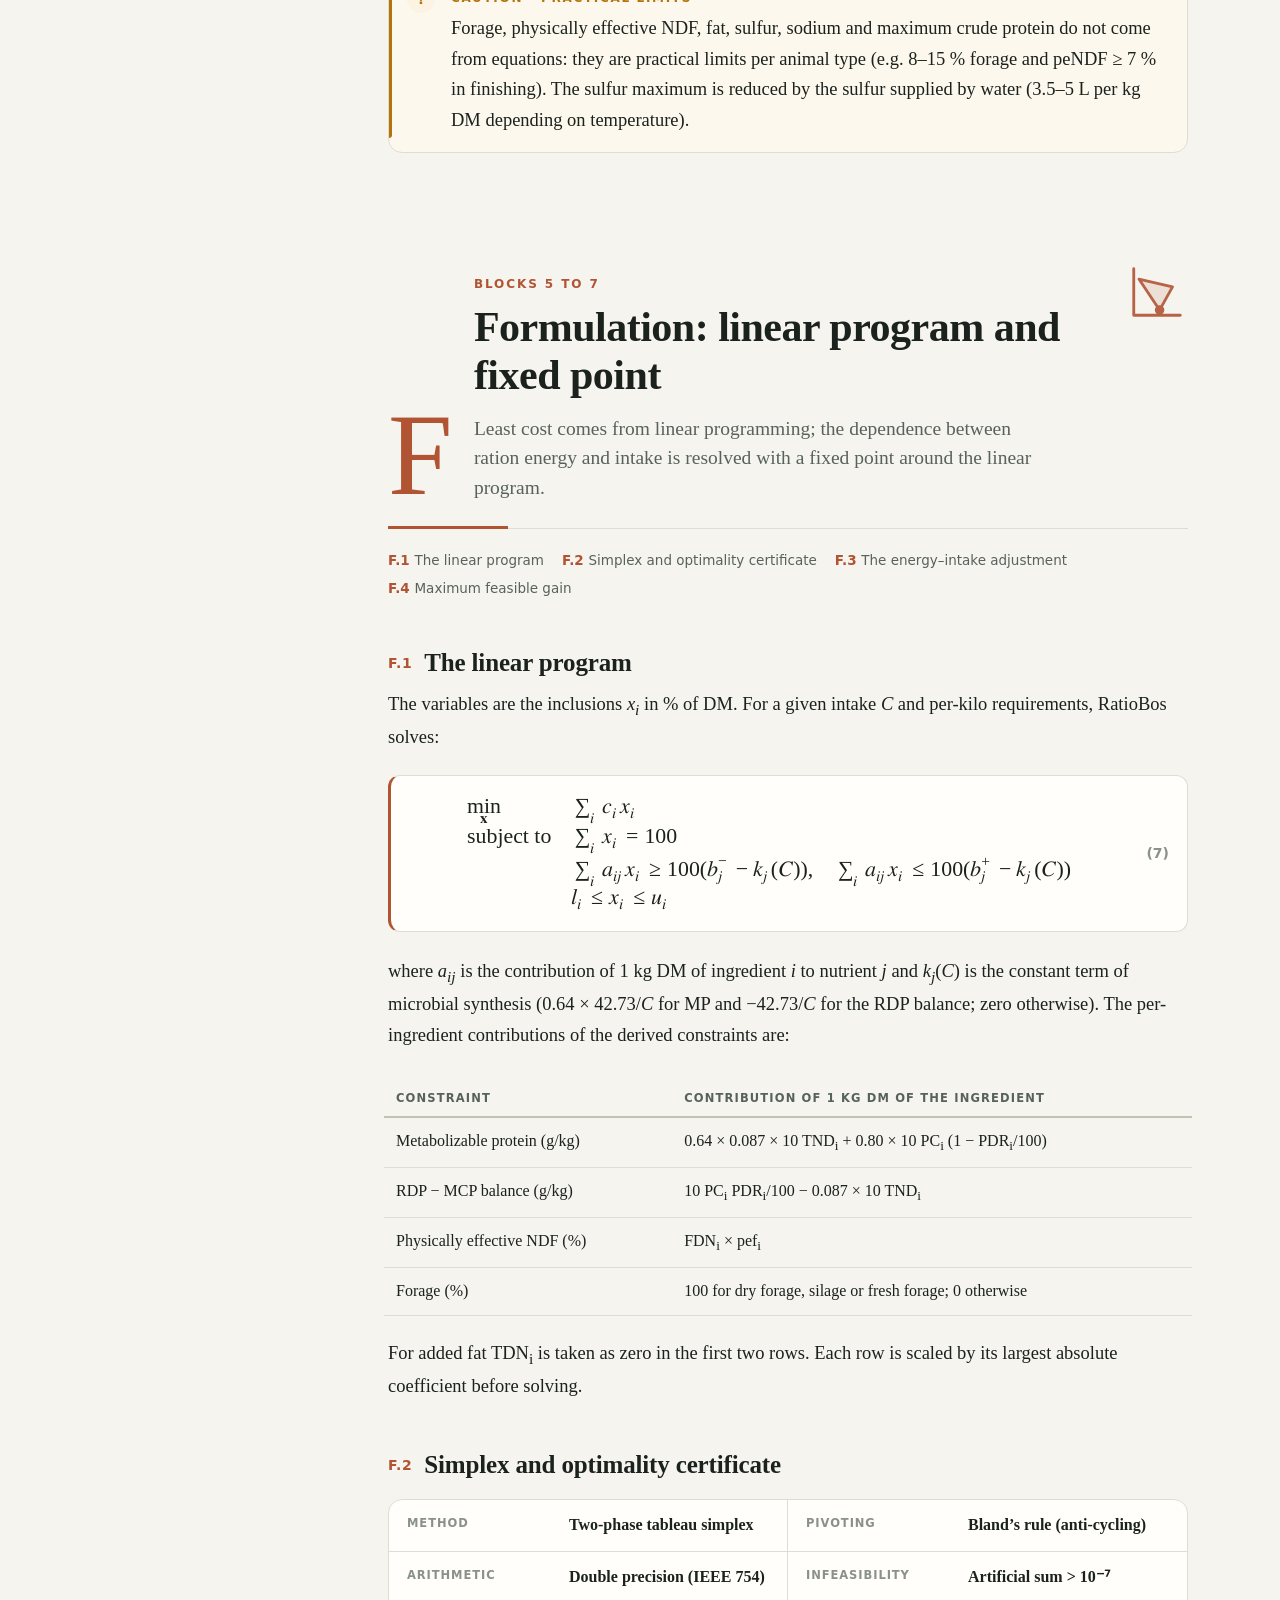
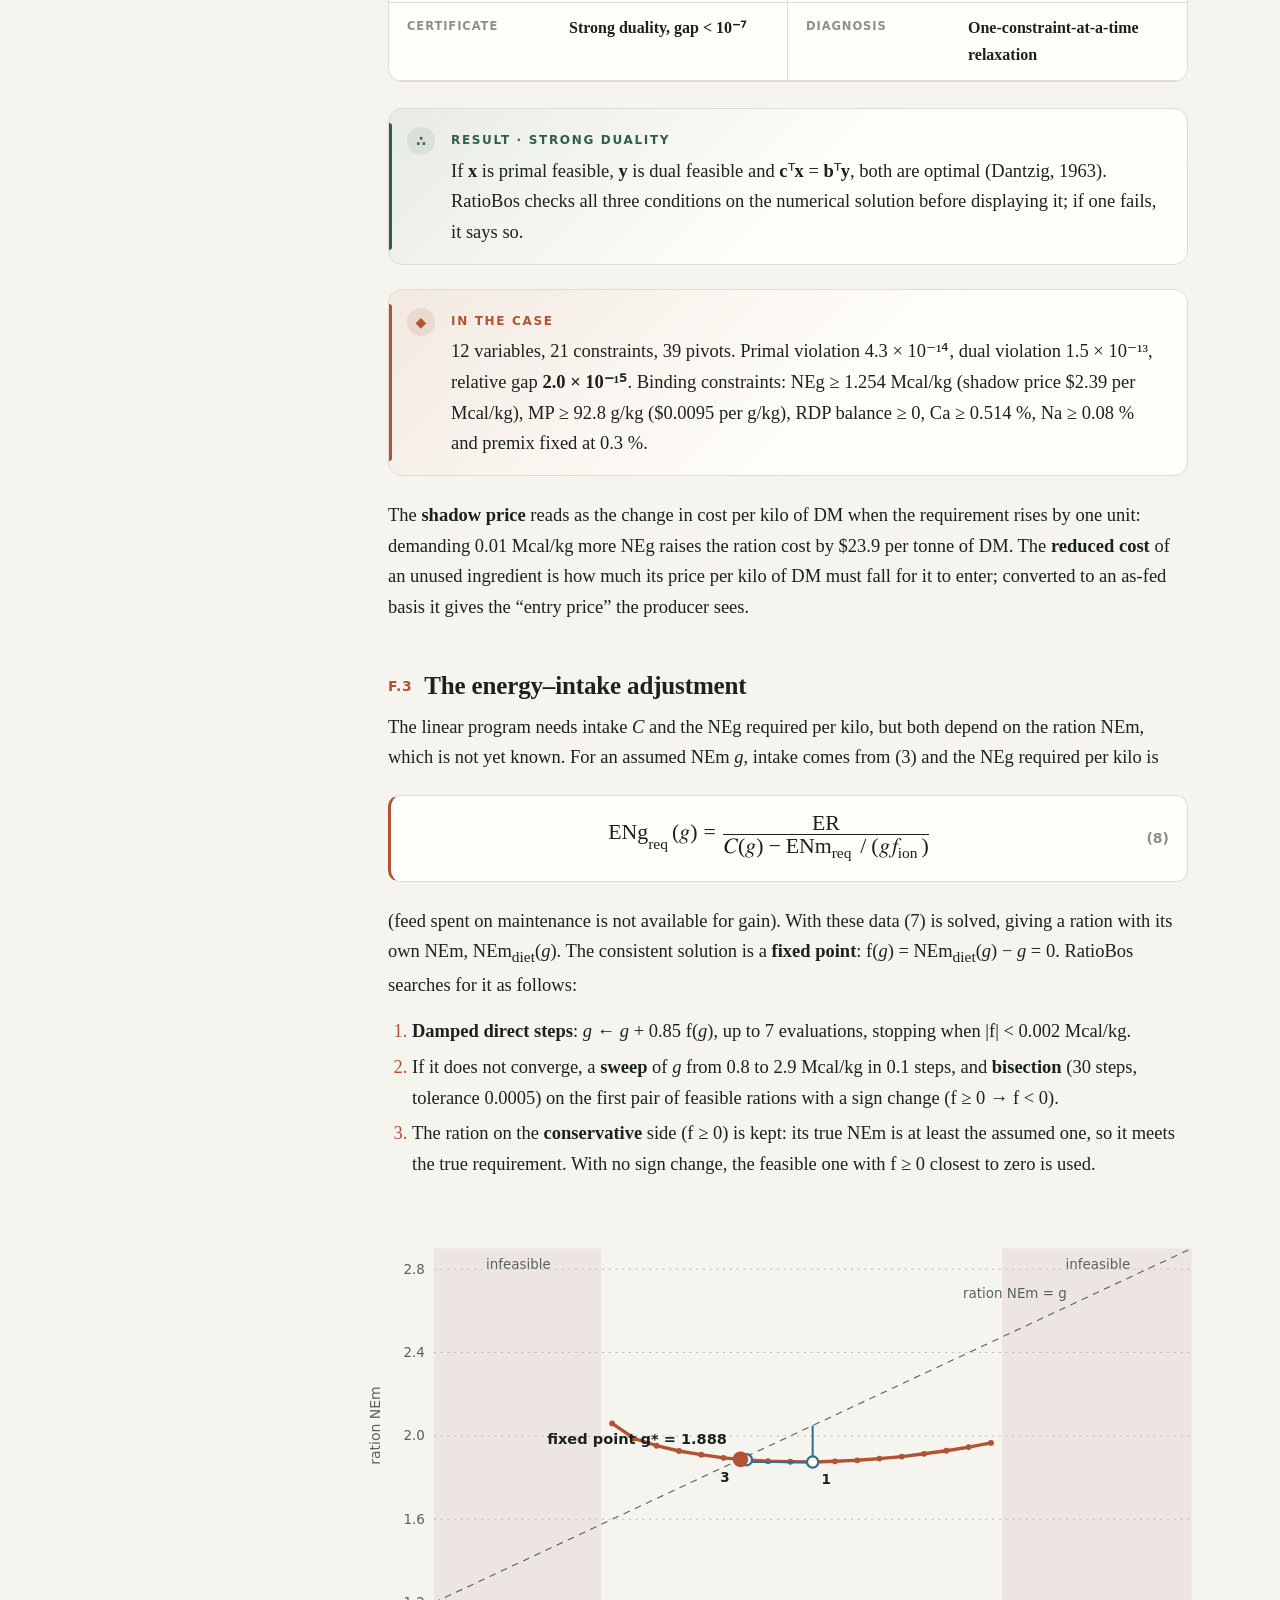
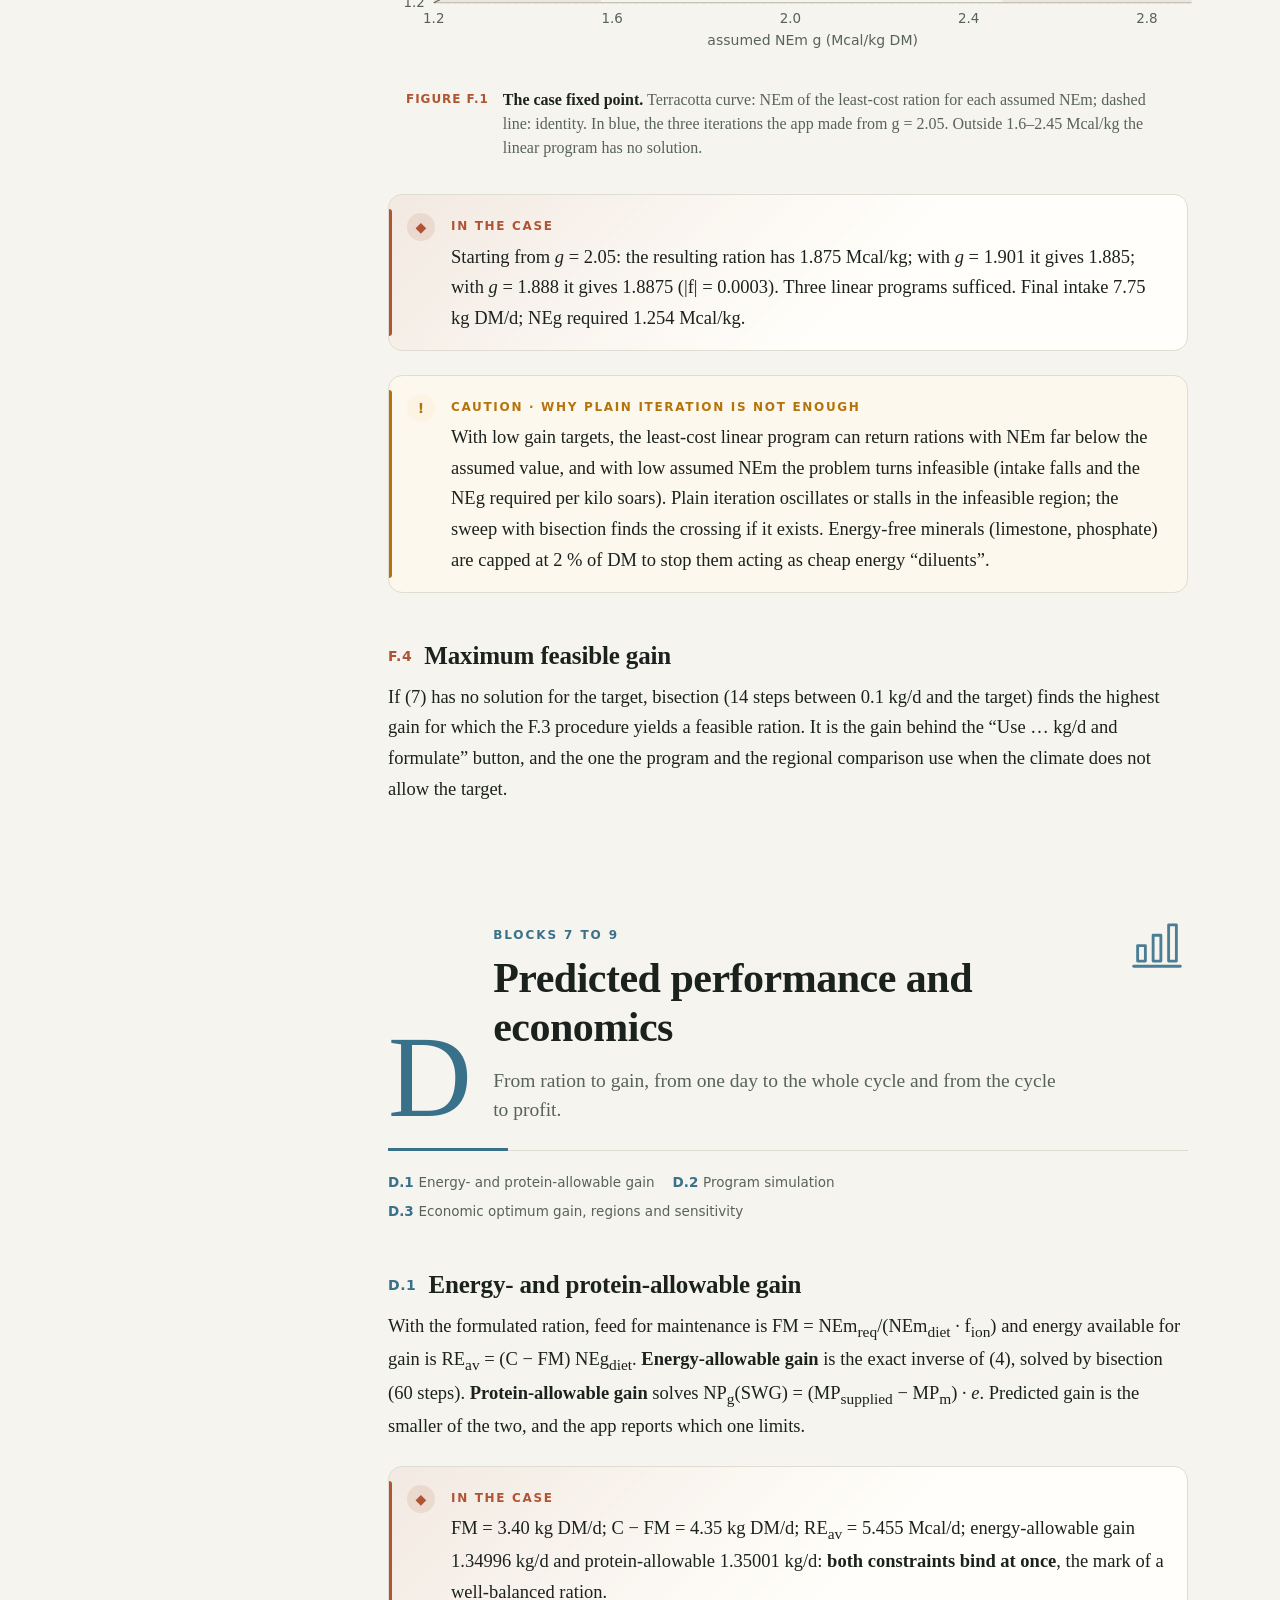
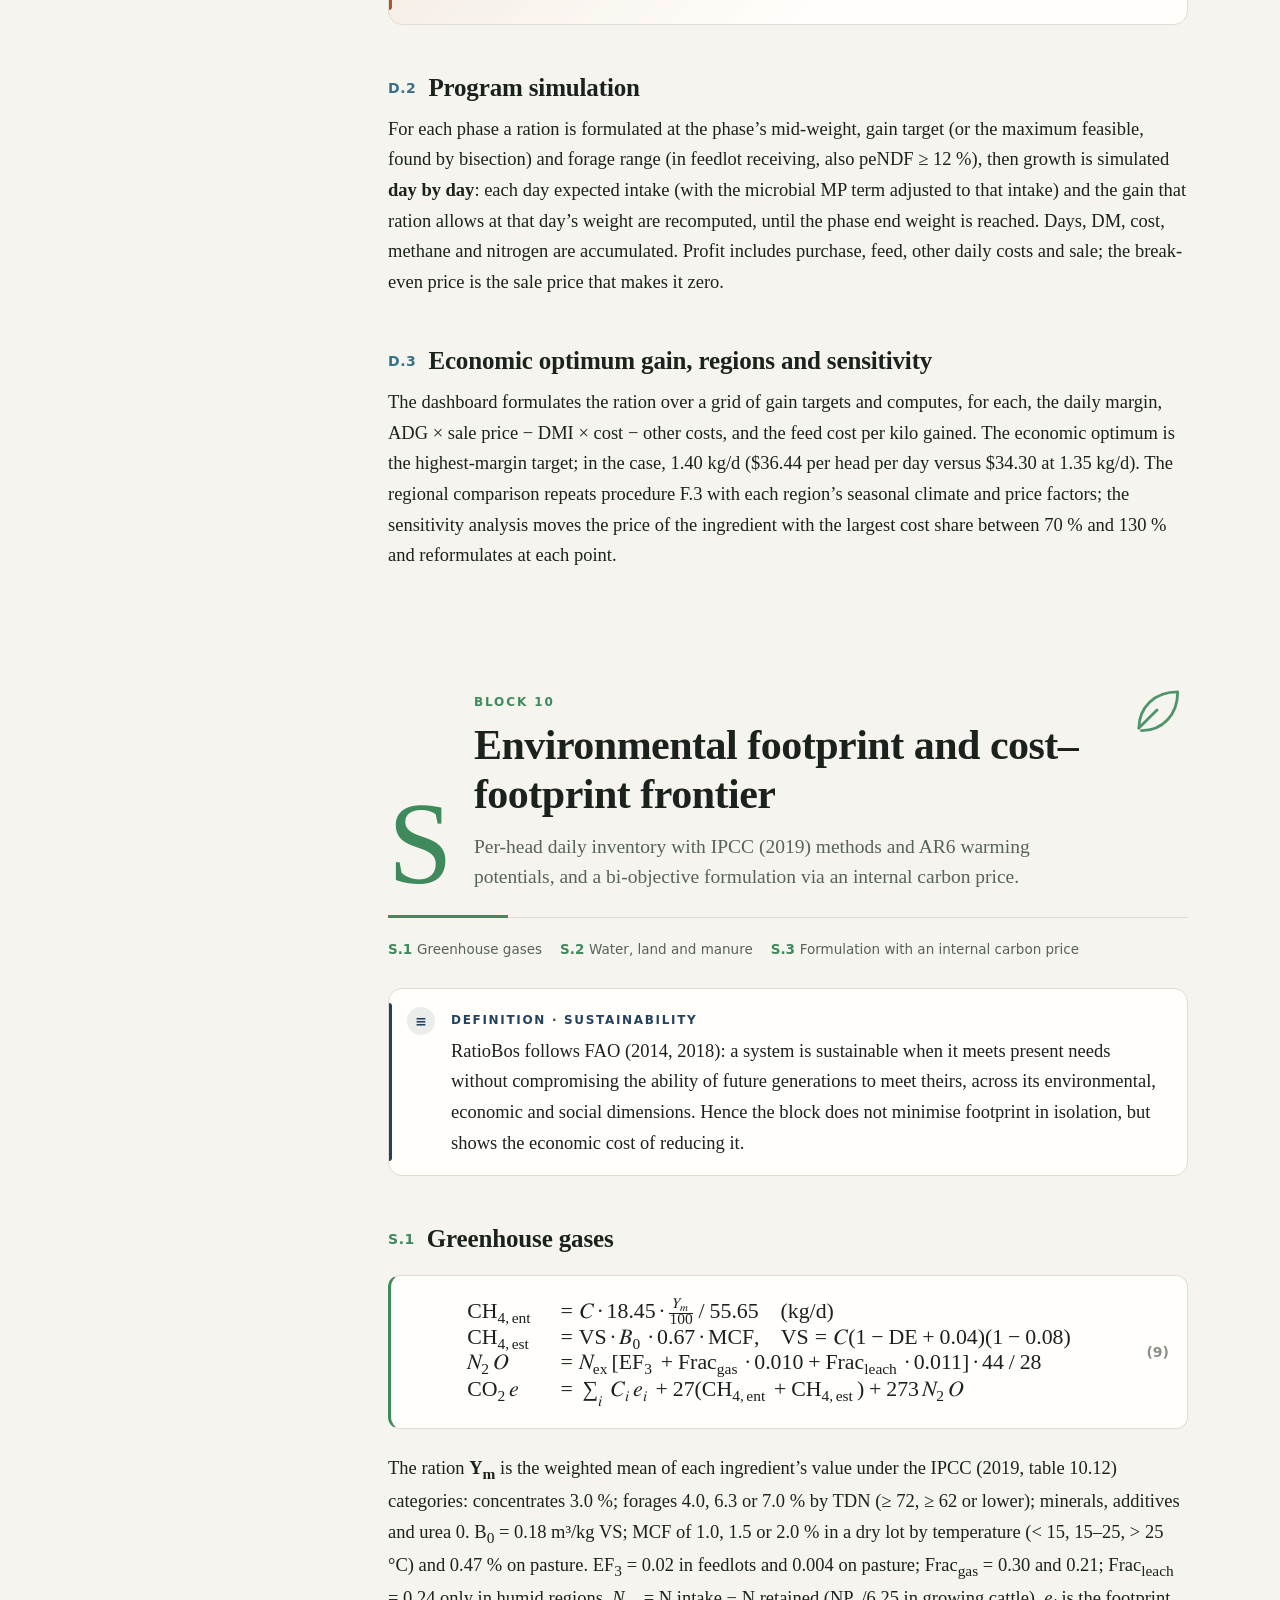
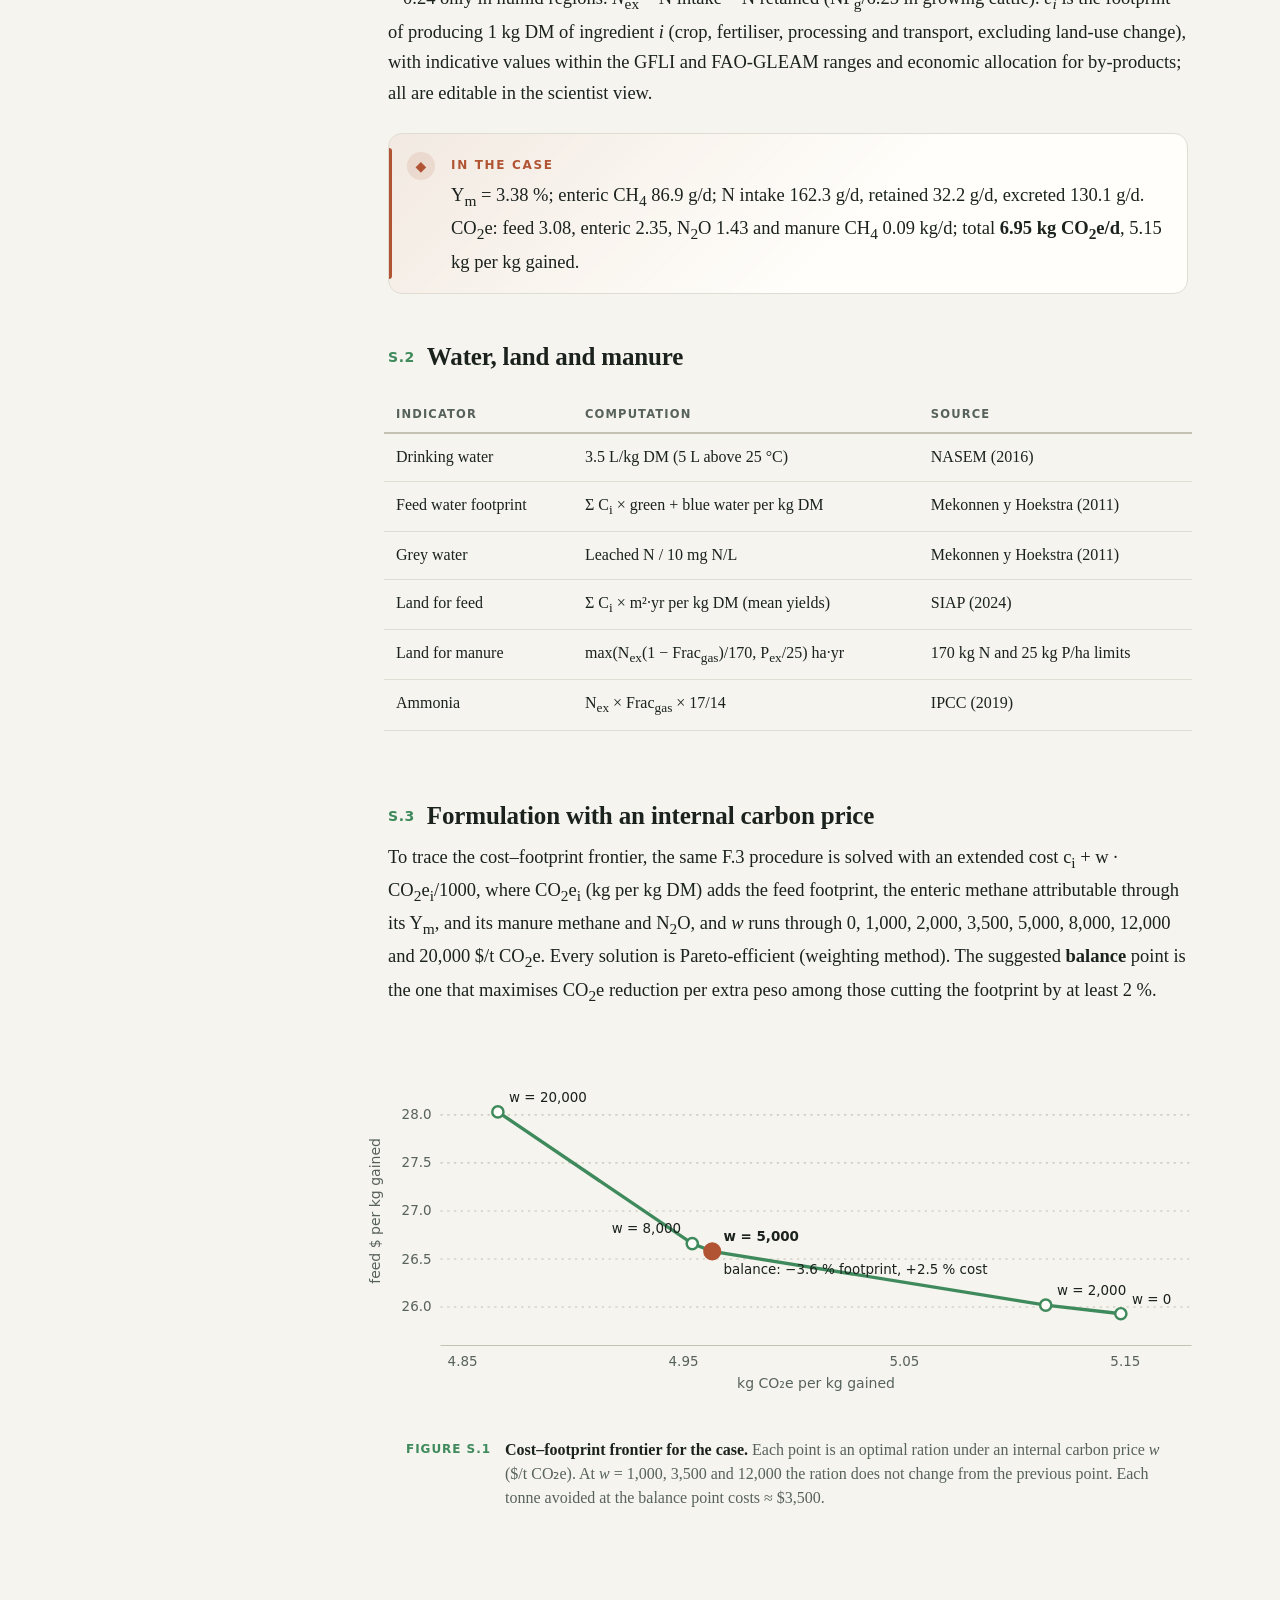
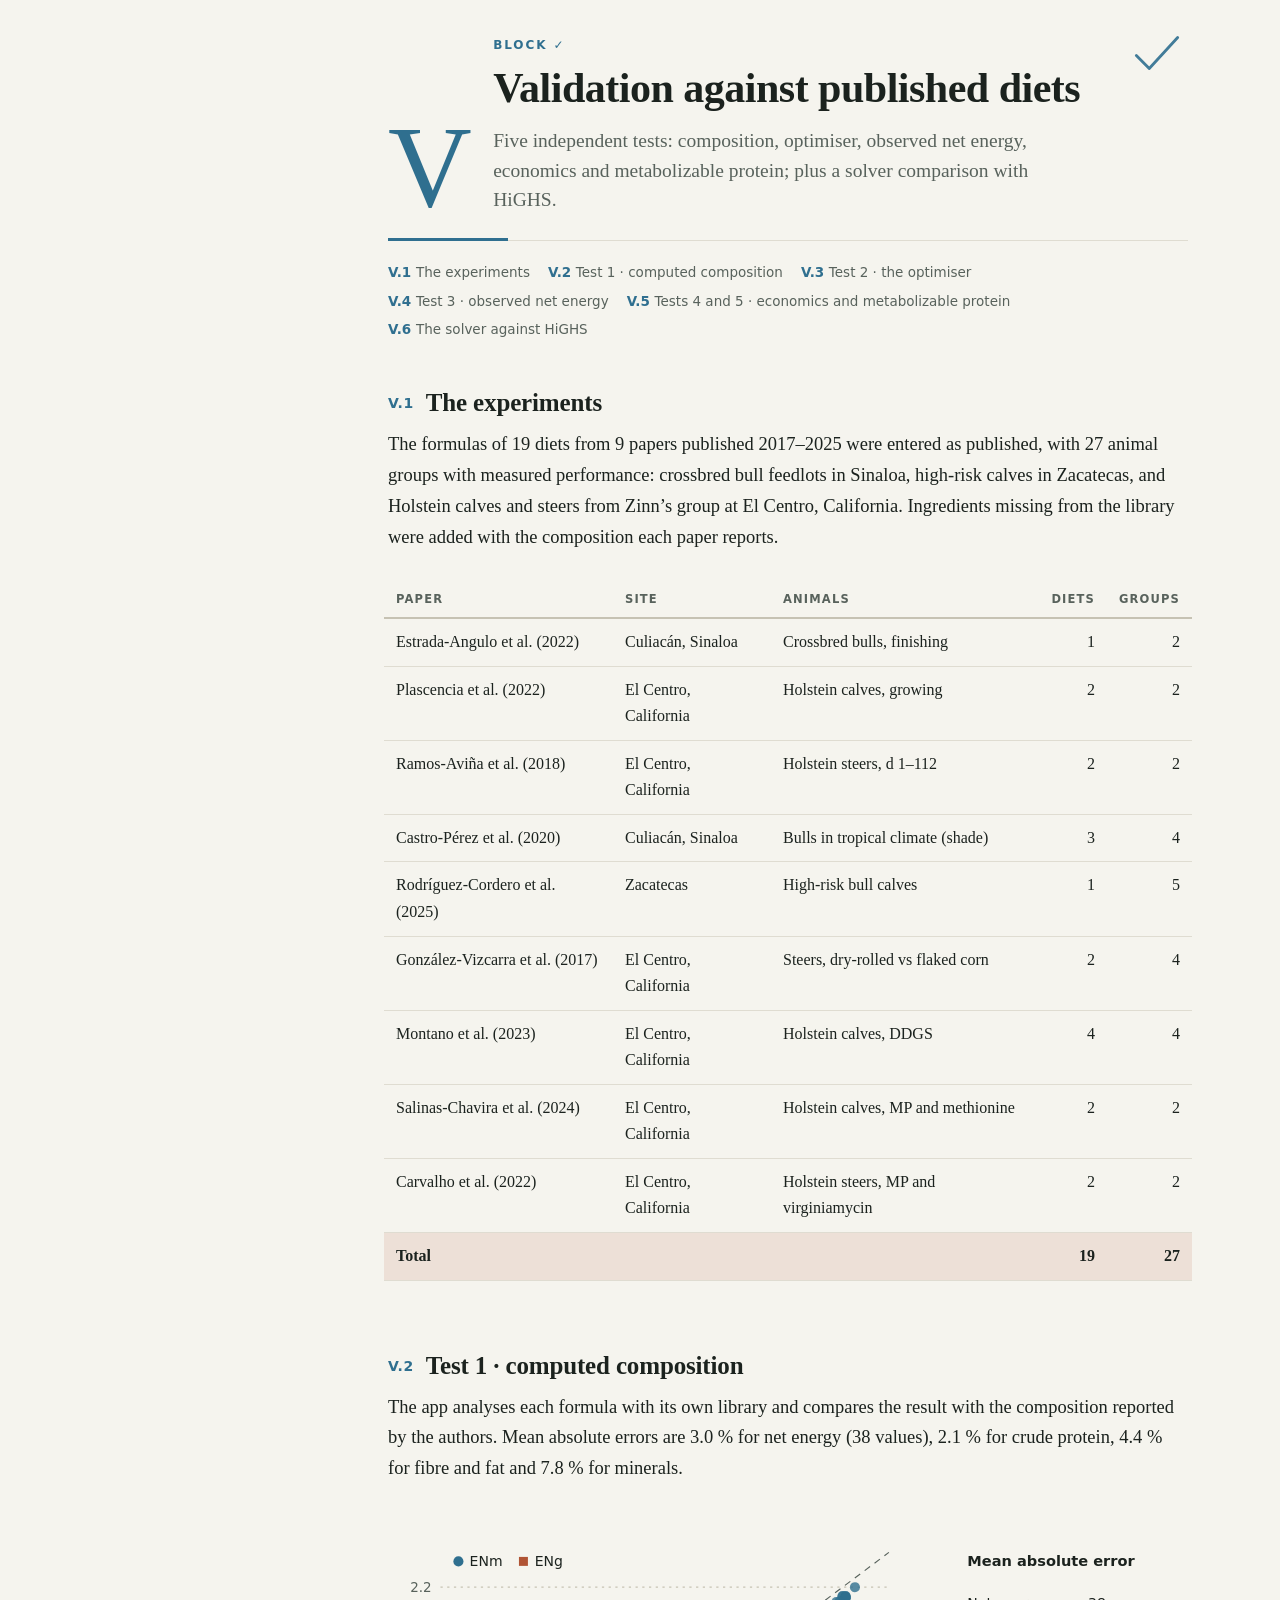
==== commit 6cb16744: "«¿Cómo citarla?» en formato APA 7 (con Zenodo y DOI) en la app y en sus instructivos Co-Authored-By:" ====
--- a/instructivo-cientifico.html
+++ b/instructivo-cientifico.html
@@ -446,8 +446,11 @@
 
   <h3 id="citar"><span lang="es">Cómo citar</span><span lang="en">How to cite</span></h3>
   <div class="box ref"><span class="bi">“</span><span class="bt" lang="es">Programa</span><span class="bt" lang="en">Software</span>
-    <p lang="es">Mojica-Zárate, H. T., y Barrera-Guzmán, L. A. (2026). <i>RatioBos: Guided least-cost diet formulation for beef cattle</i> (Versión 1.0.0) [Software]. https://doi.org/10.5281/zenodo.23197134</p>
-    <p lang="en">Mojica-Zárate, H. T., &amp; Barrera-Guzmán, L. A. (2026). <i>RatioBos: Guided least-cost diet formulation for beef cattle</i> (Version 1.0.0) [Software]. https://doi.org/10.5281/zenodo.23197134</p></div>
+    <p lang="es">Mojica-Zárate, H. T., y Barrera-Guzmán, L. Á. (2026). <i>RatioBos: Guided least-cost diet formulation for beef cattle</i> (Versión 1.0.0) [Software]. Zenodo. https://doi.org/10.5281/zenodo.23197134</p>
+    <p lang="en">Mojica-Zárate, H. T., &amp; Barrera-Guzmán, L. Á. (2026). <i>RatioBos: Guided least-cost diet formulation for beef cattle</i> (Version 1.0.0) [Software]. Zenodo. https://doi.org/10.5281/zenodo.23197134</p></div>
+  <div class="box ref"><span class="bi">“</span><span class="bt" lang="es">Este instructivo (APA, 7.ª ed.)</span><span class="bt" lang="en">This guide (APA 7th ed.)</span>
+    <p lang="es">Mojica-Zárate, H. T., y Barrera-Guzmán, L. Á. (2026). <i>RatioBos: Instructivo del Científico</i> (1.ª ed.). https://hectortecumshe-ai.github.io/RatioBos/instructivo-cientifico.html</p>
+    <p lang="en">Mojica-Zárate, H. T., &amp; Barrera-Guzmán, L. Á. (2026). <i>RatioBos: Scientist Guide</i> (1st ed.). https://hectortecumshe-ai.github.io/RatioBos/instructivo-cientifico.html</p></div>
 </section>
 
 <!-- ============================ M · MODELO DEL ANIMAL ============================ -->
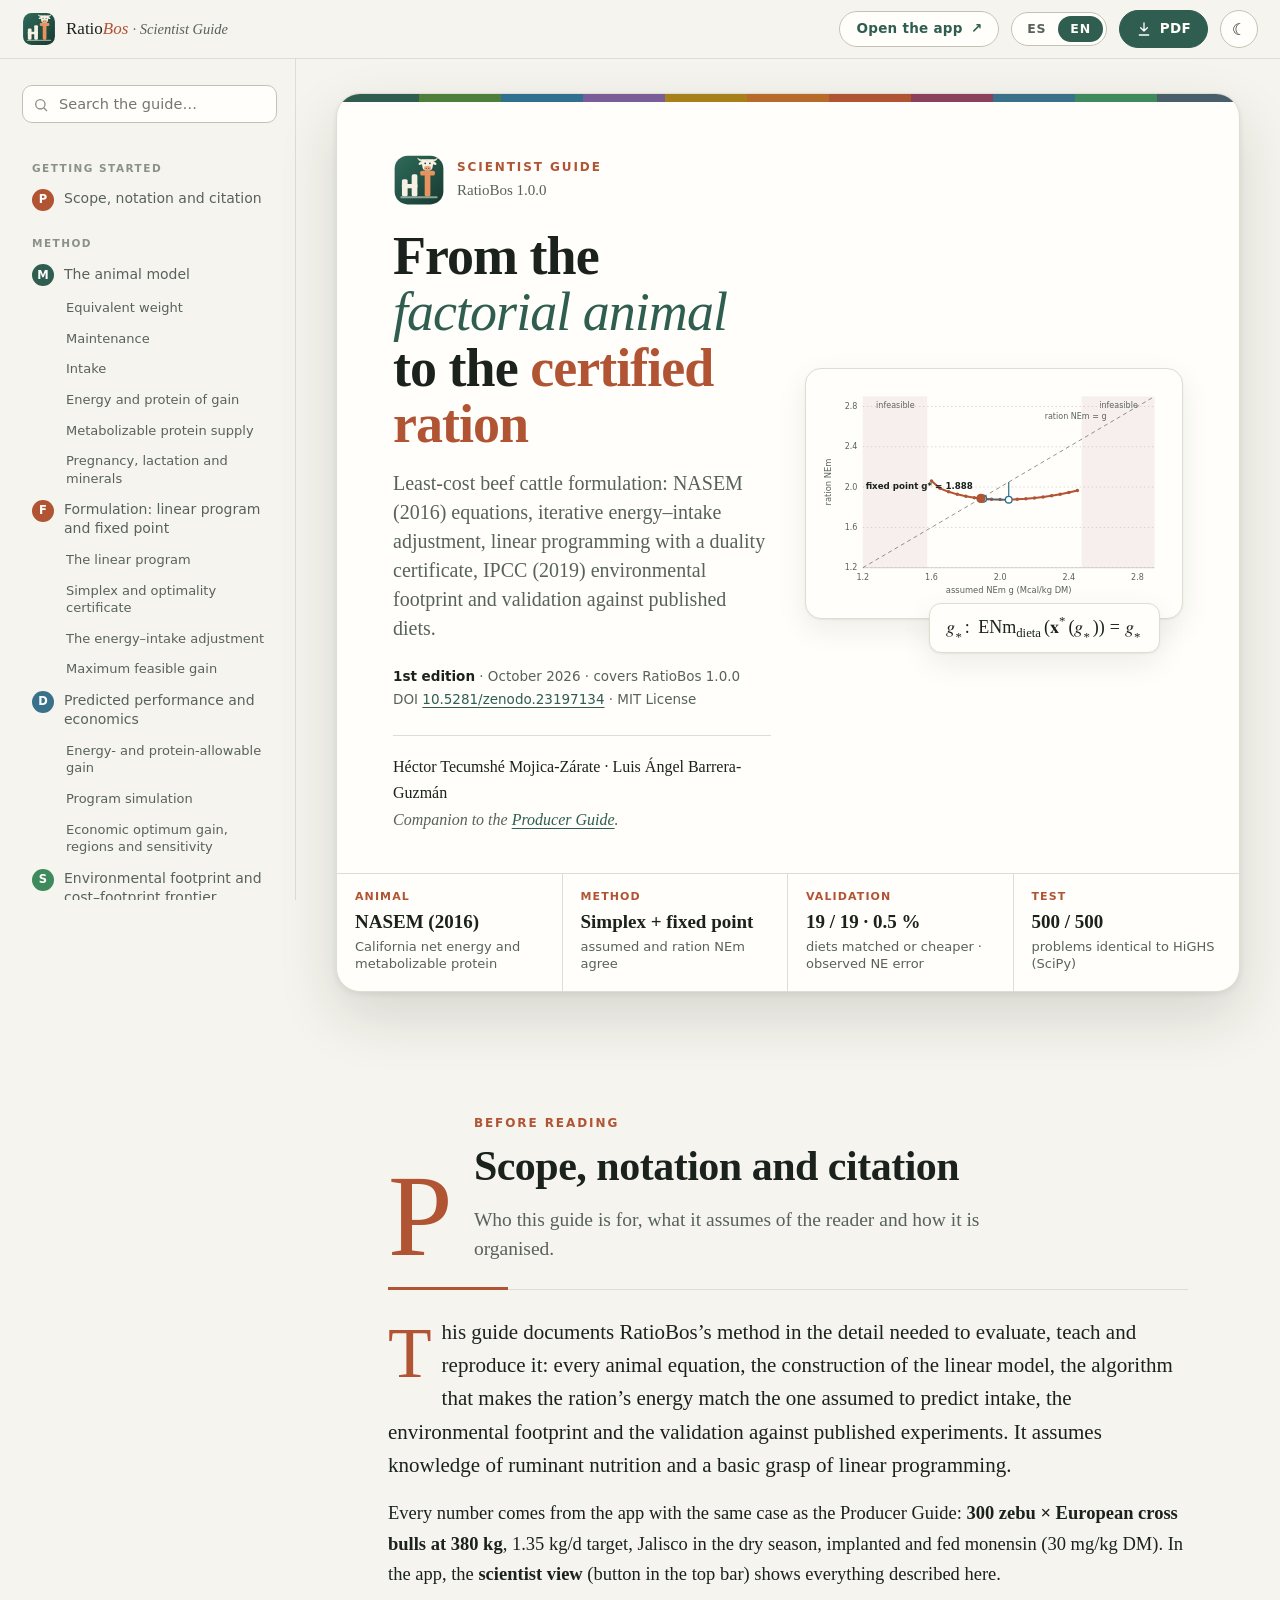
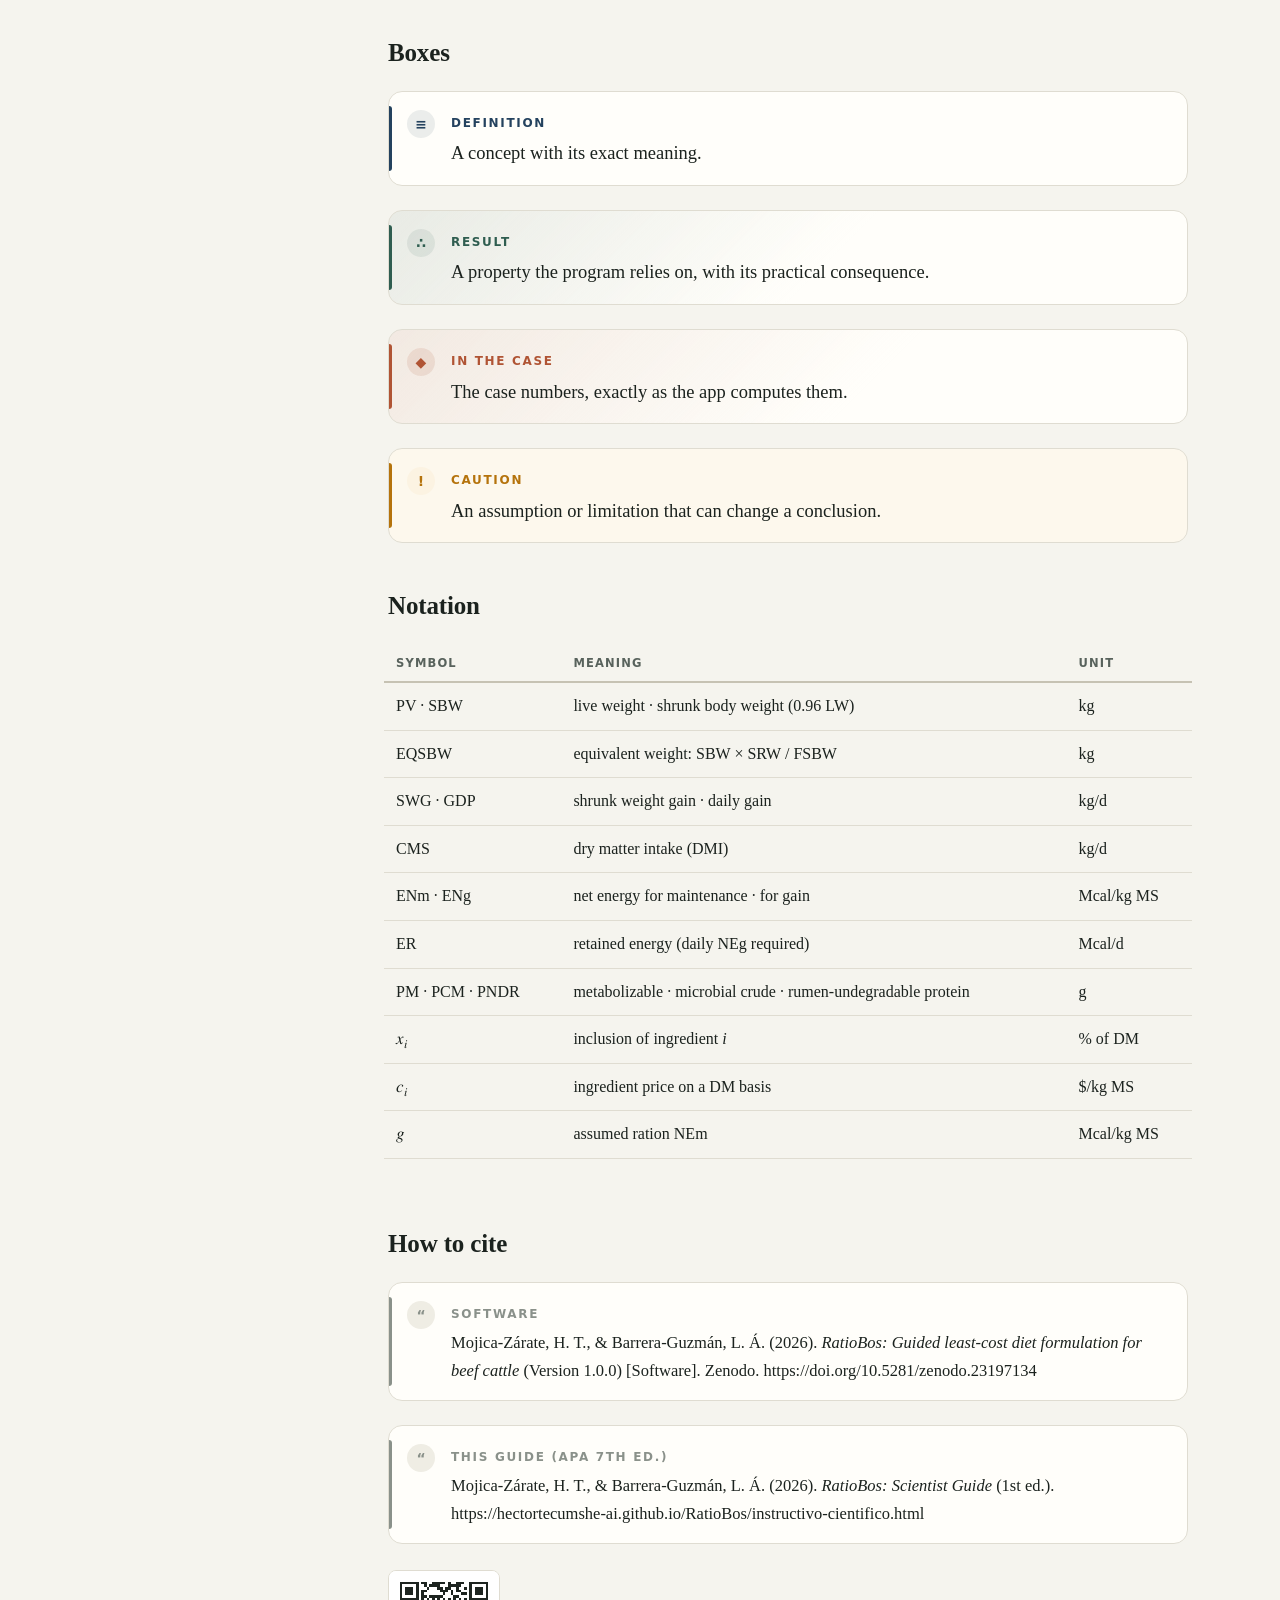
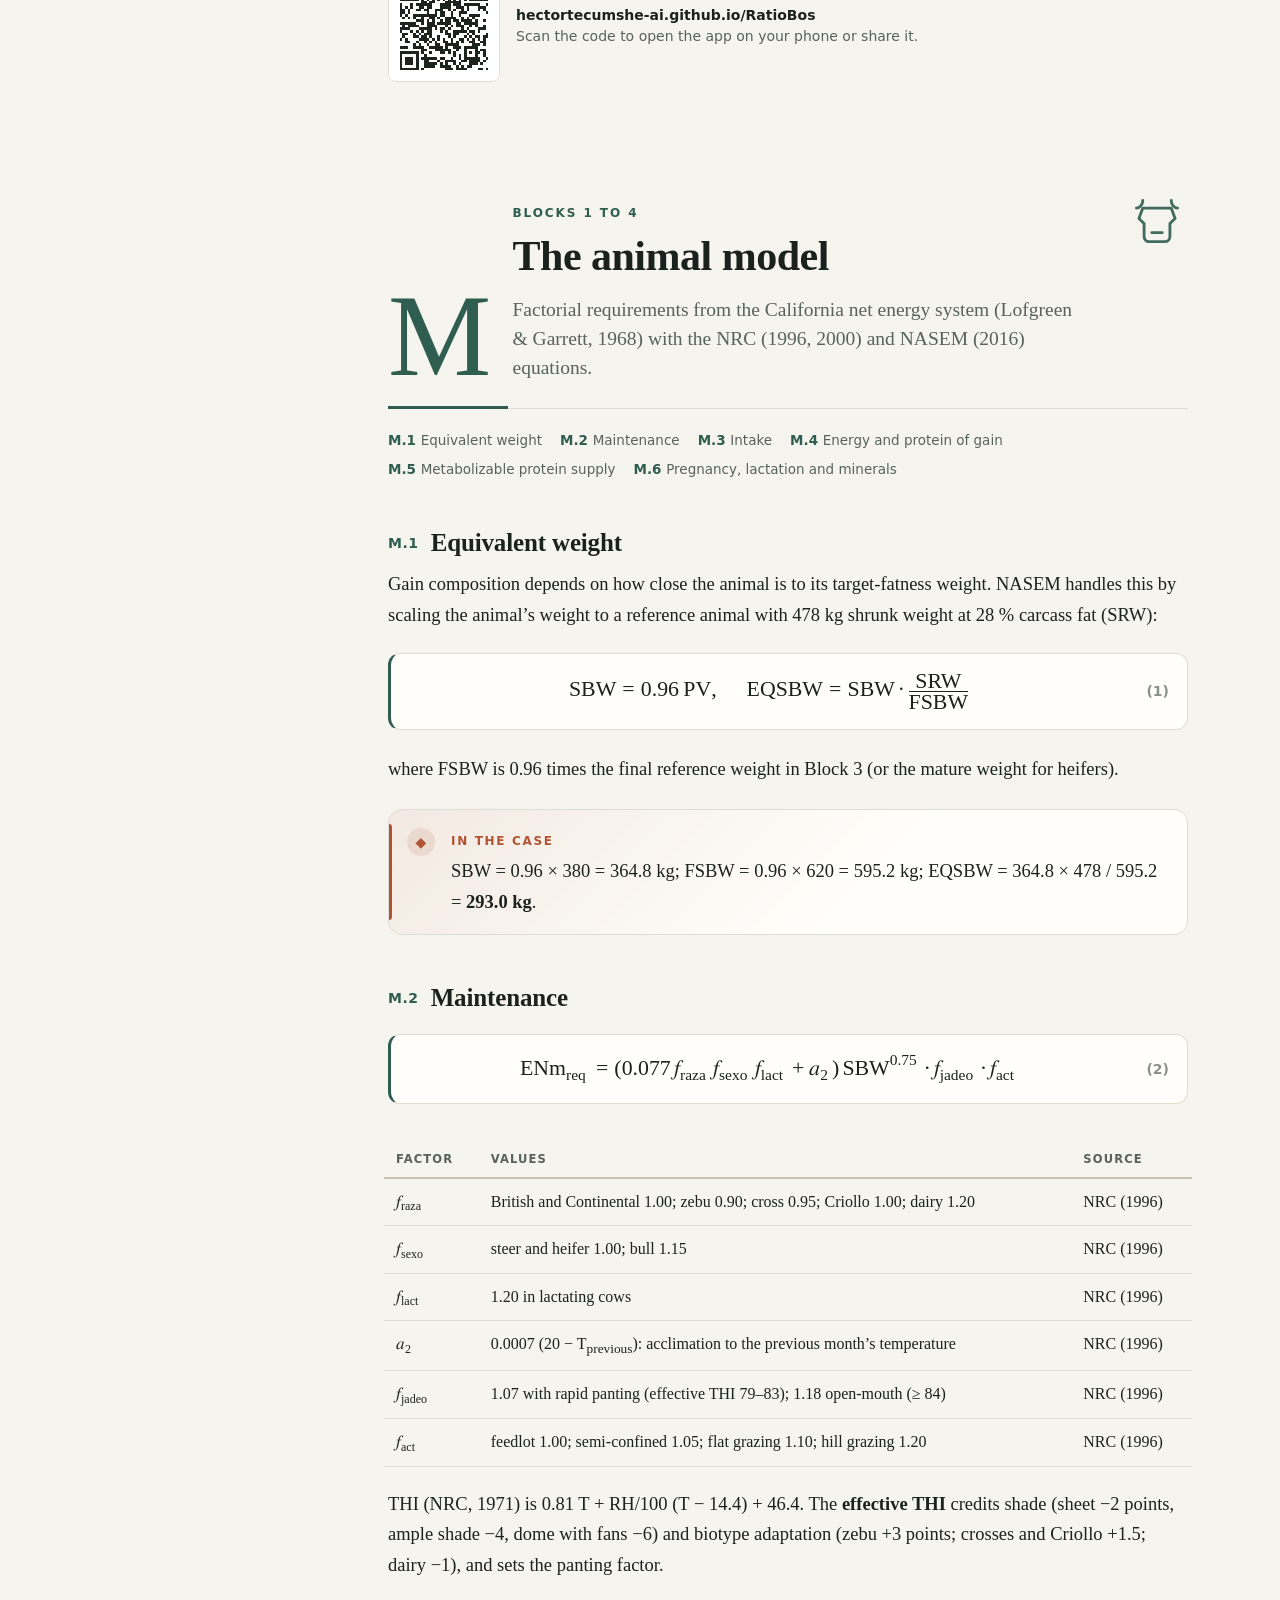
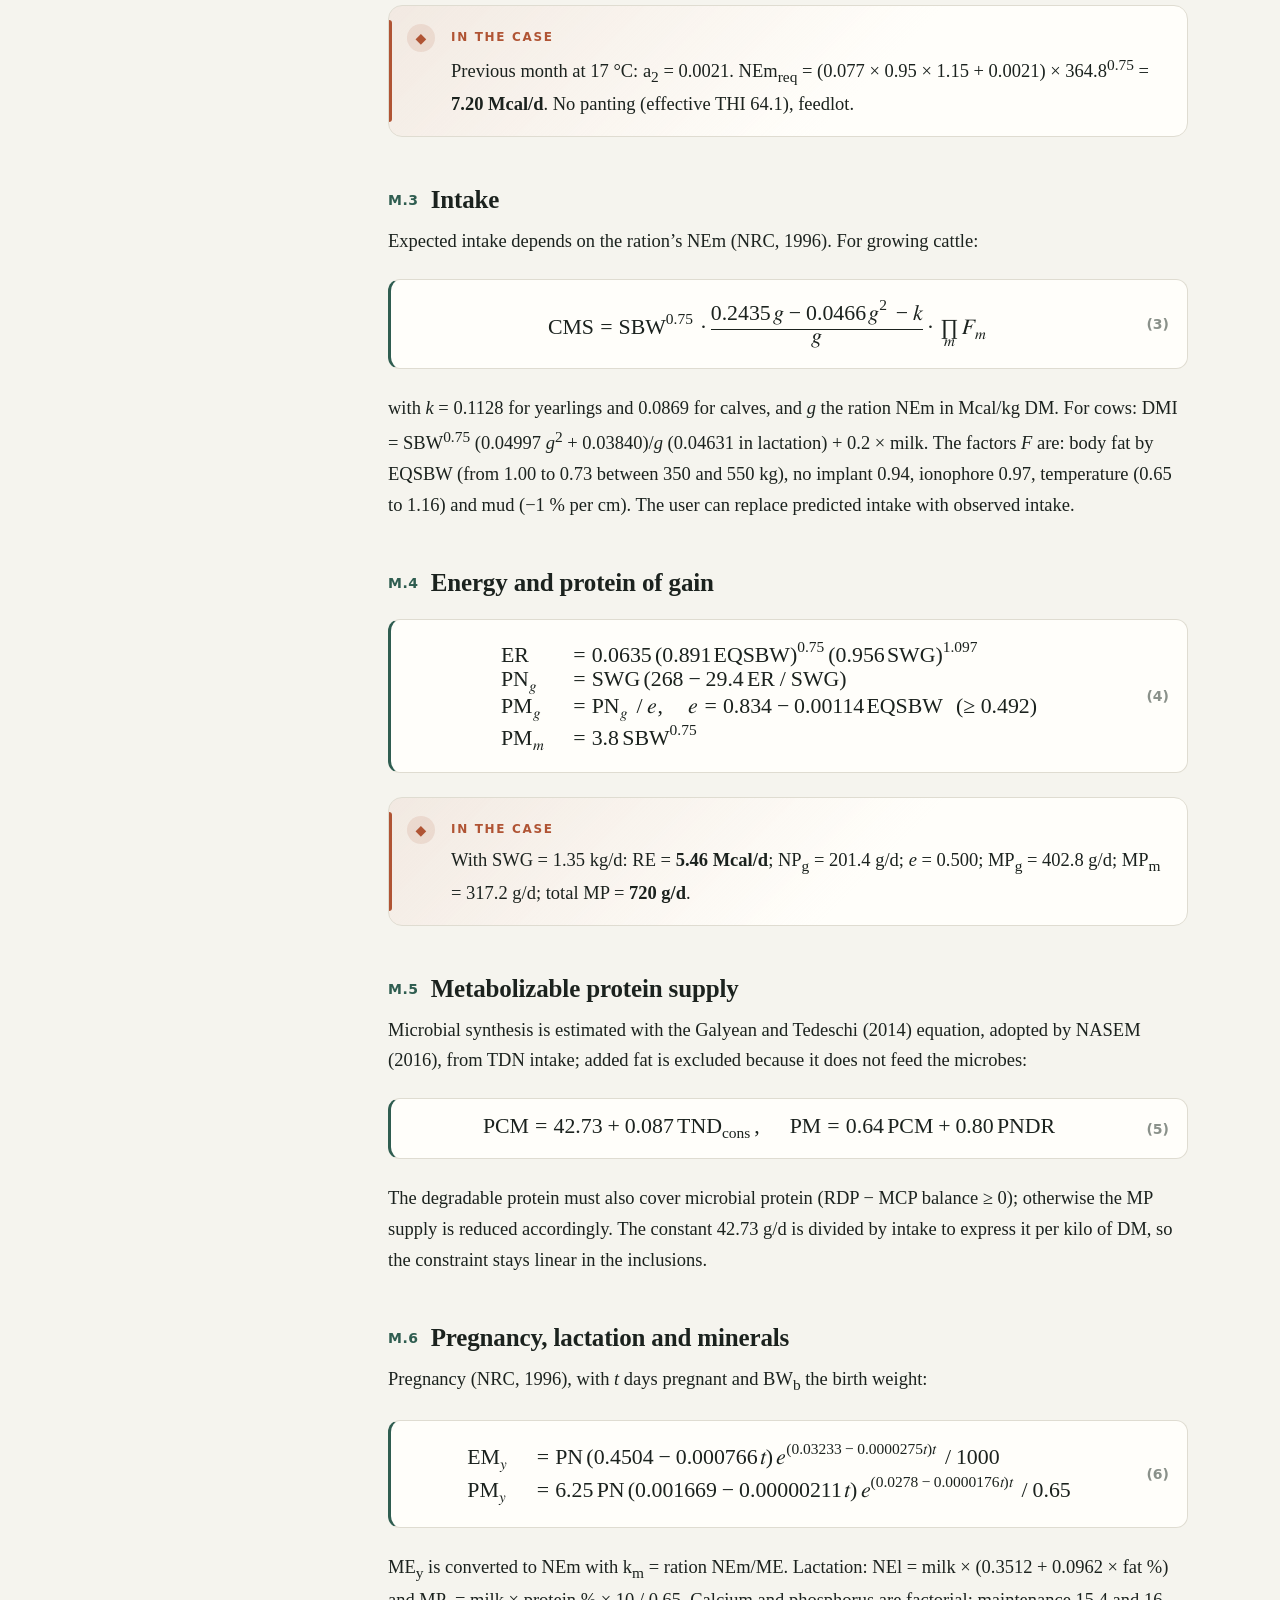
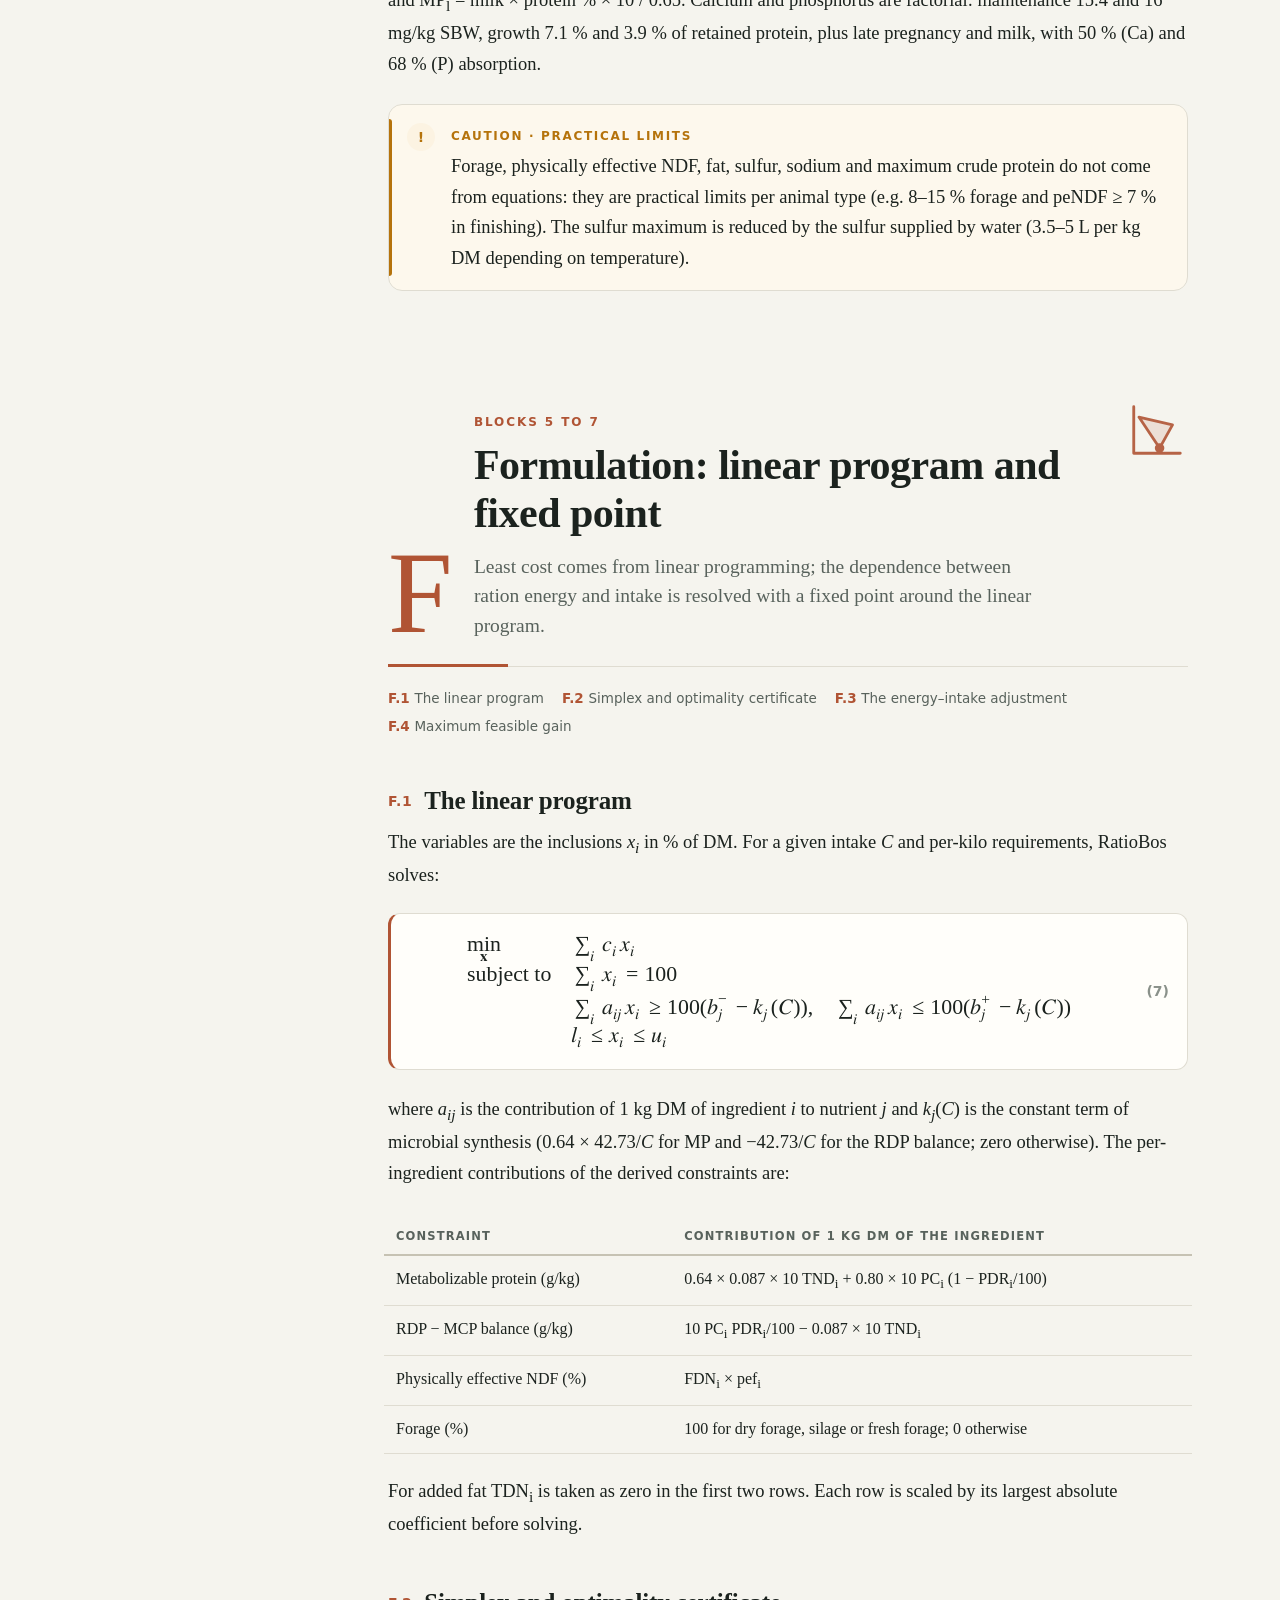
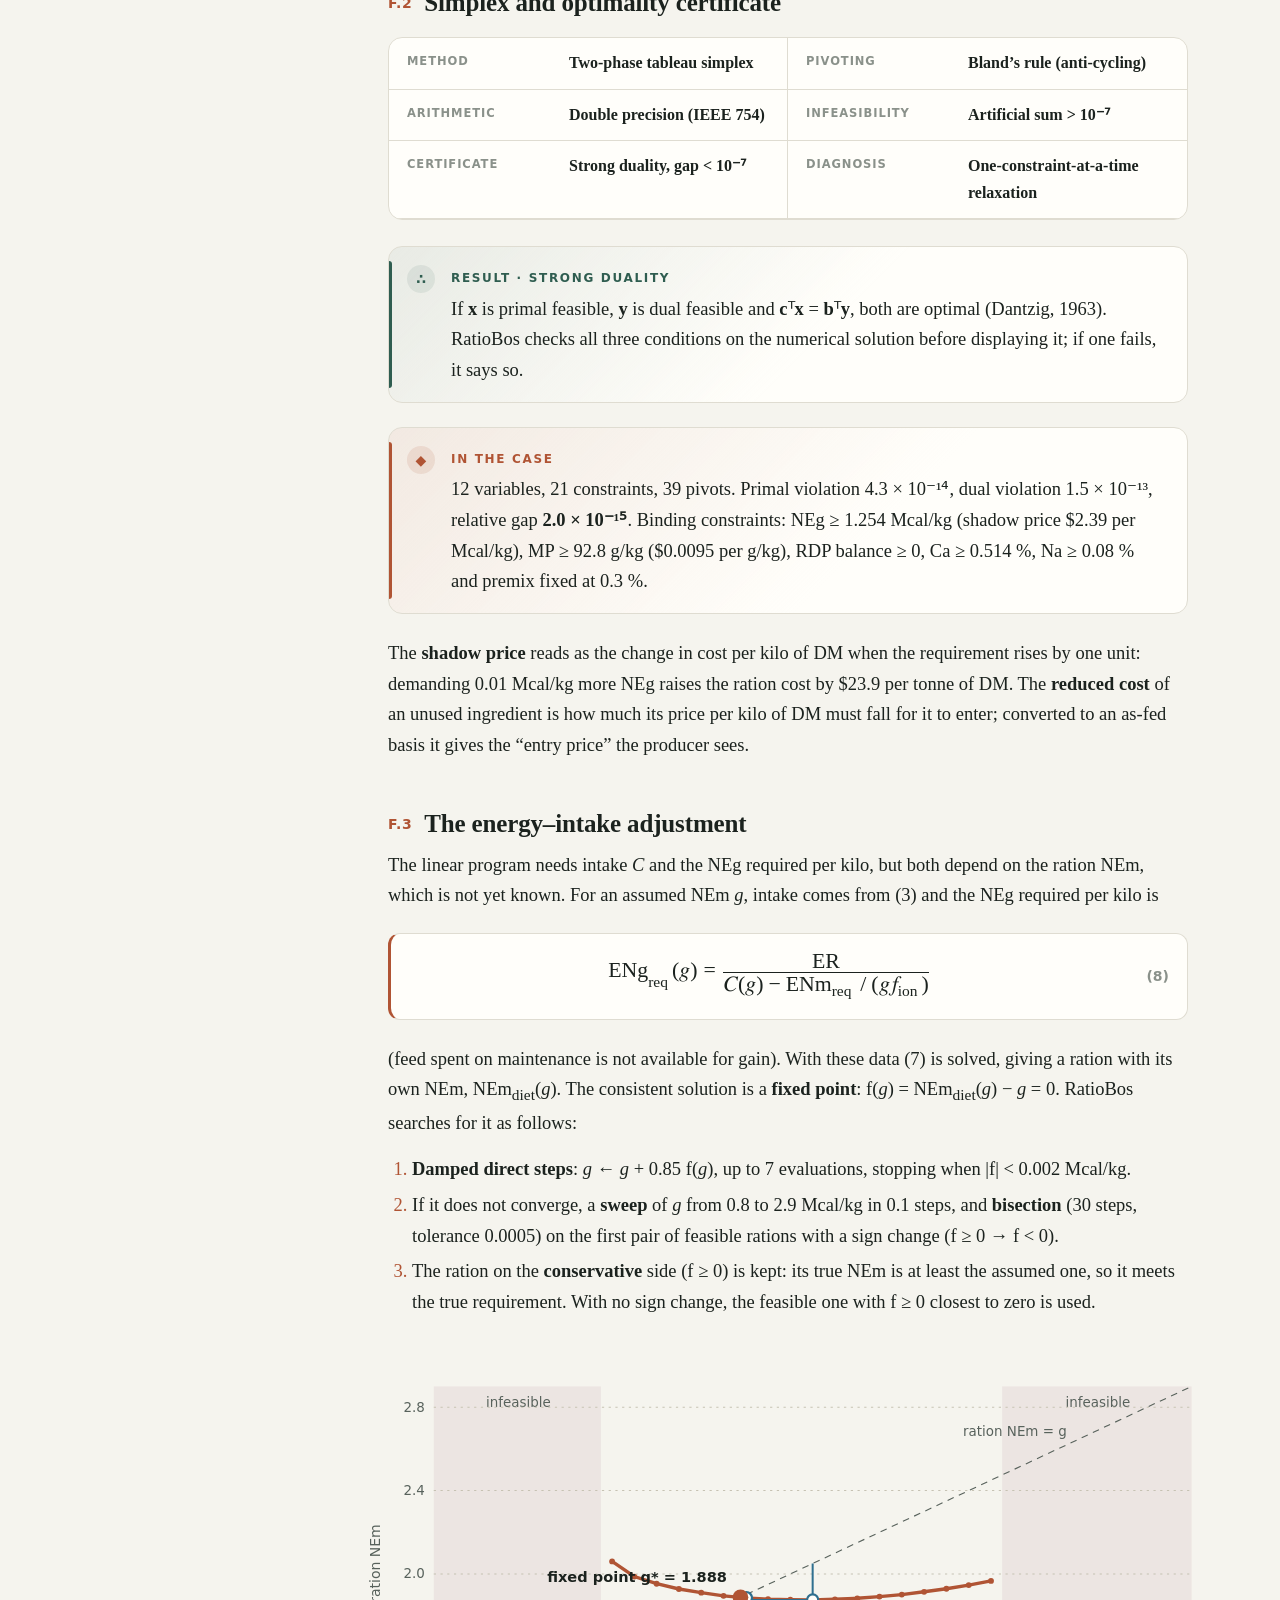
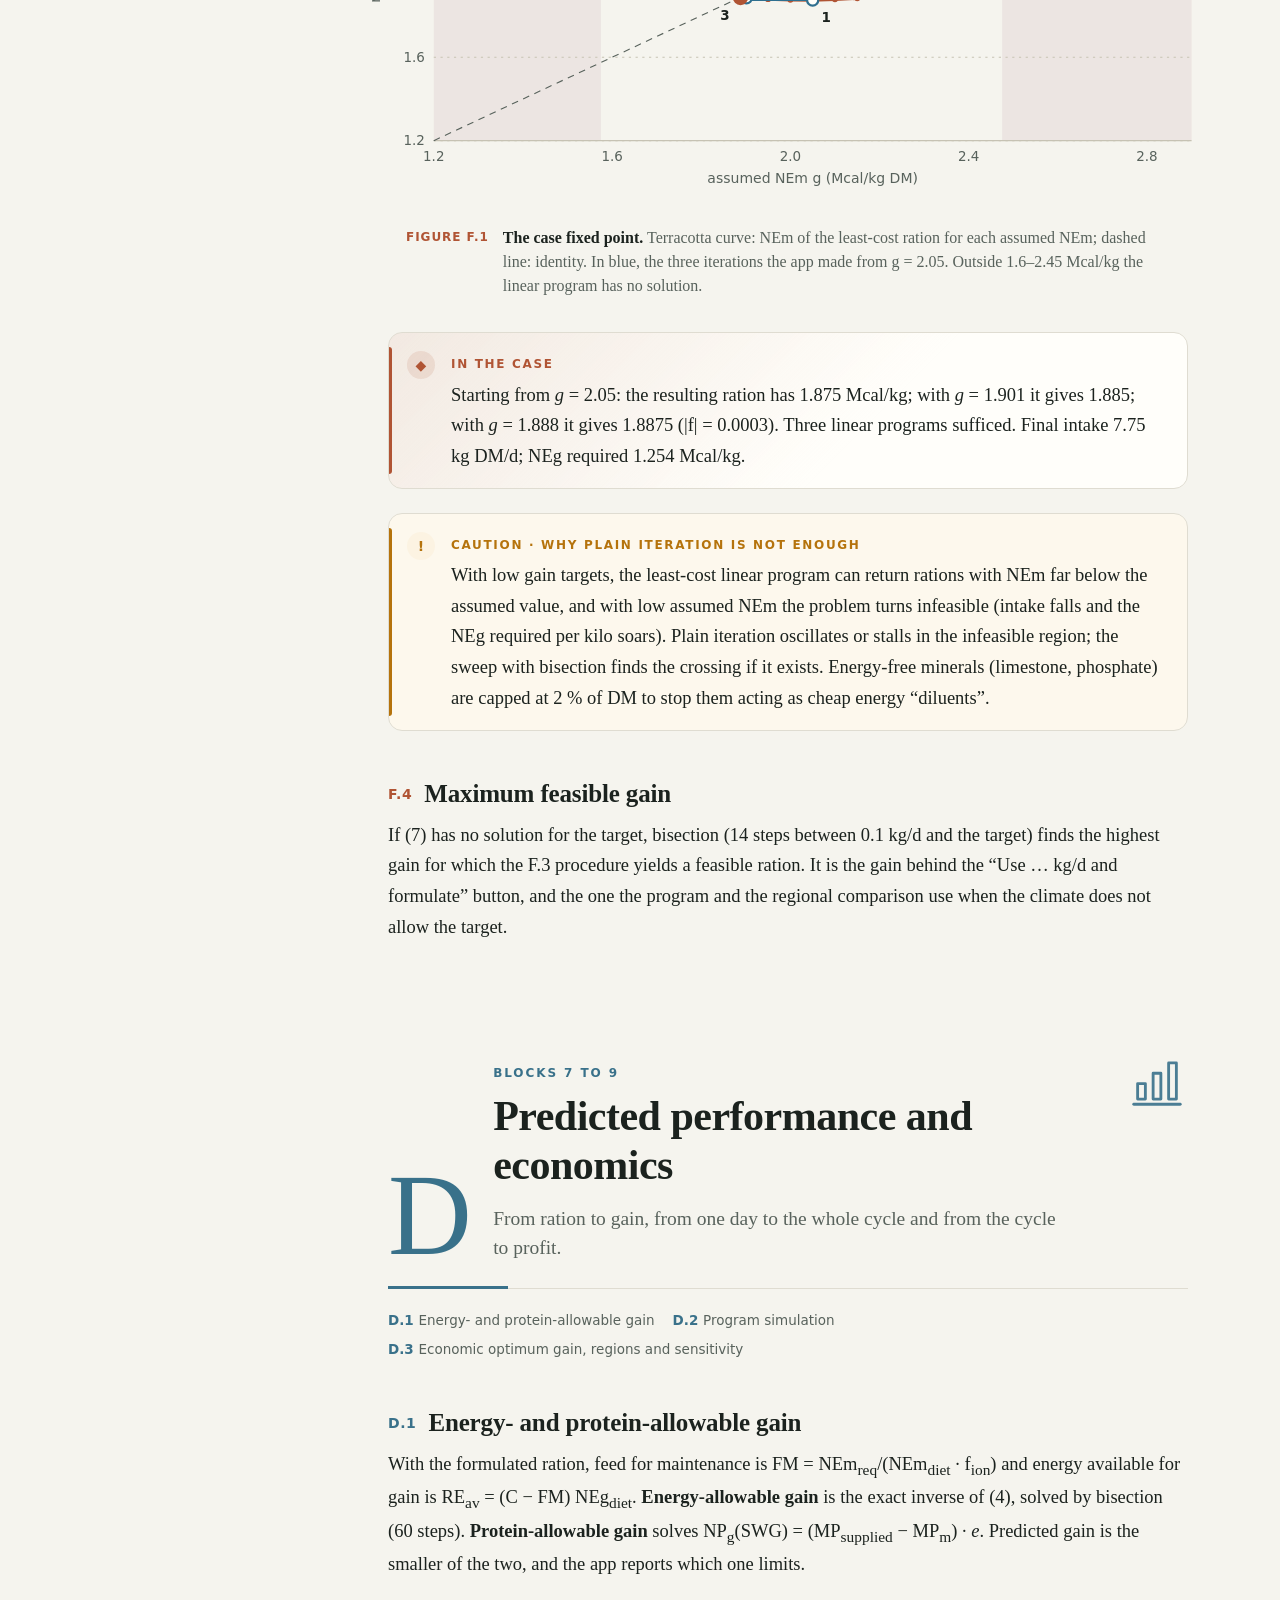
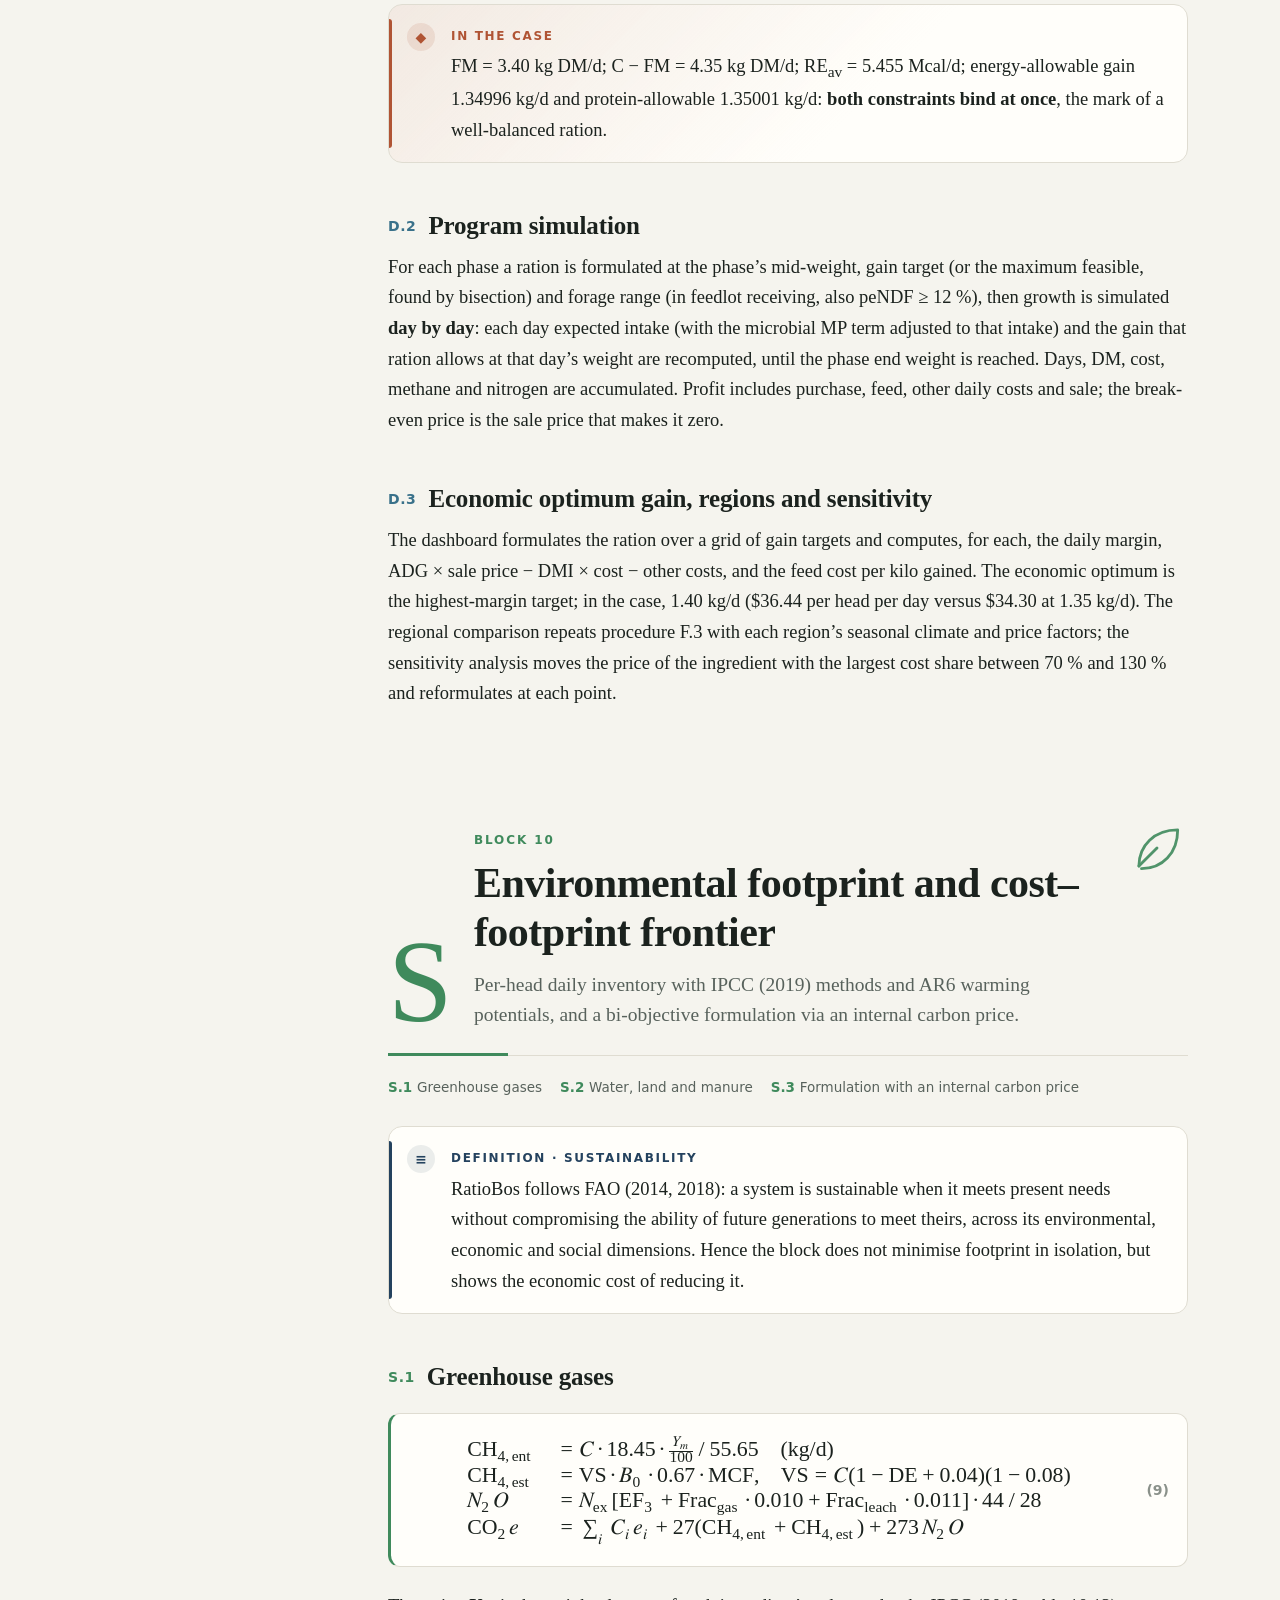
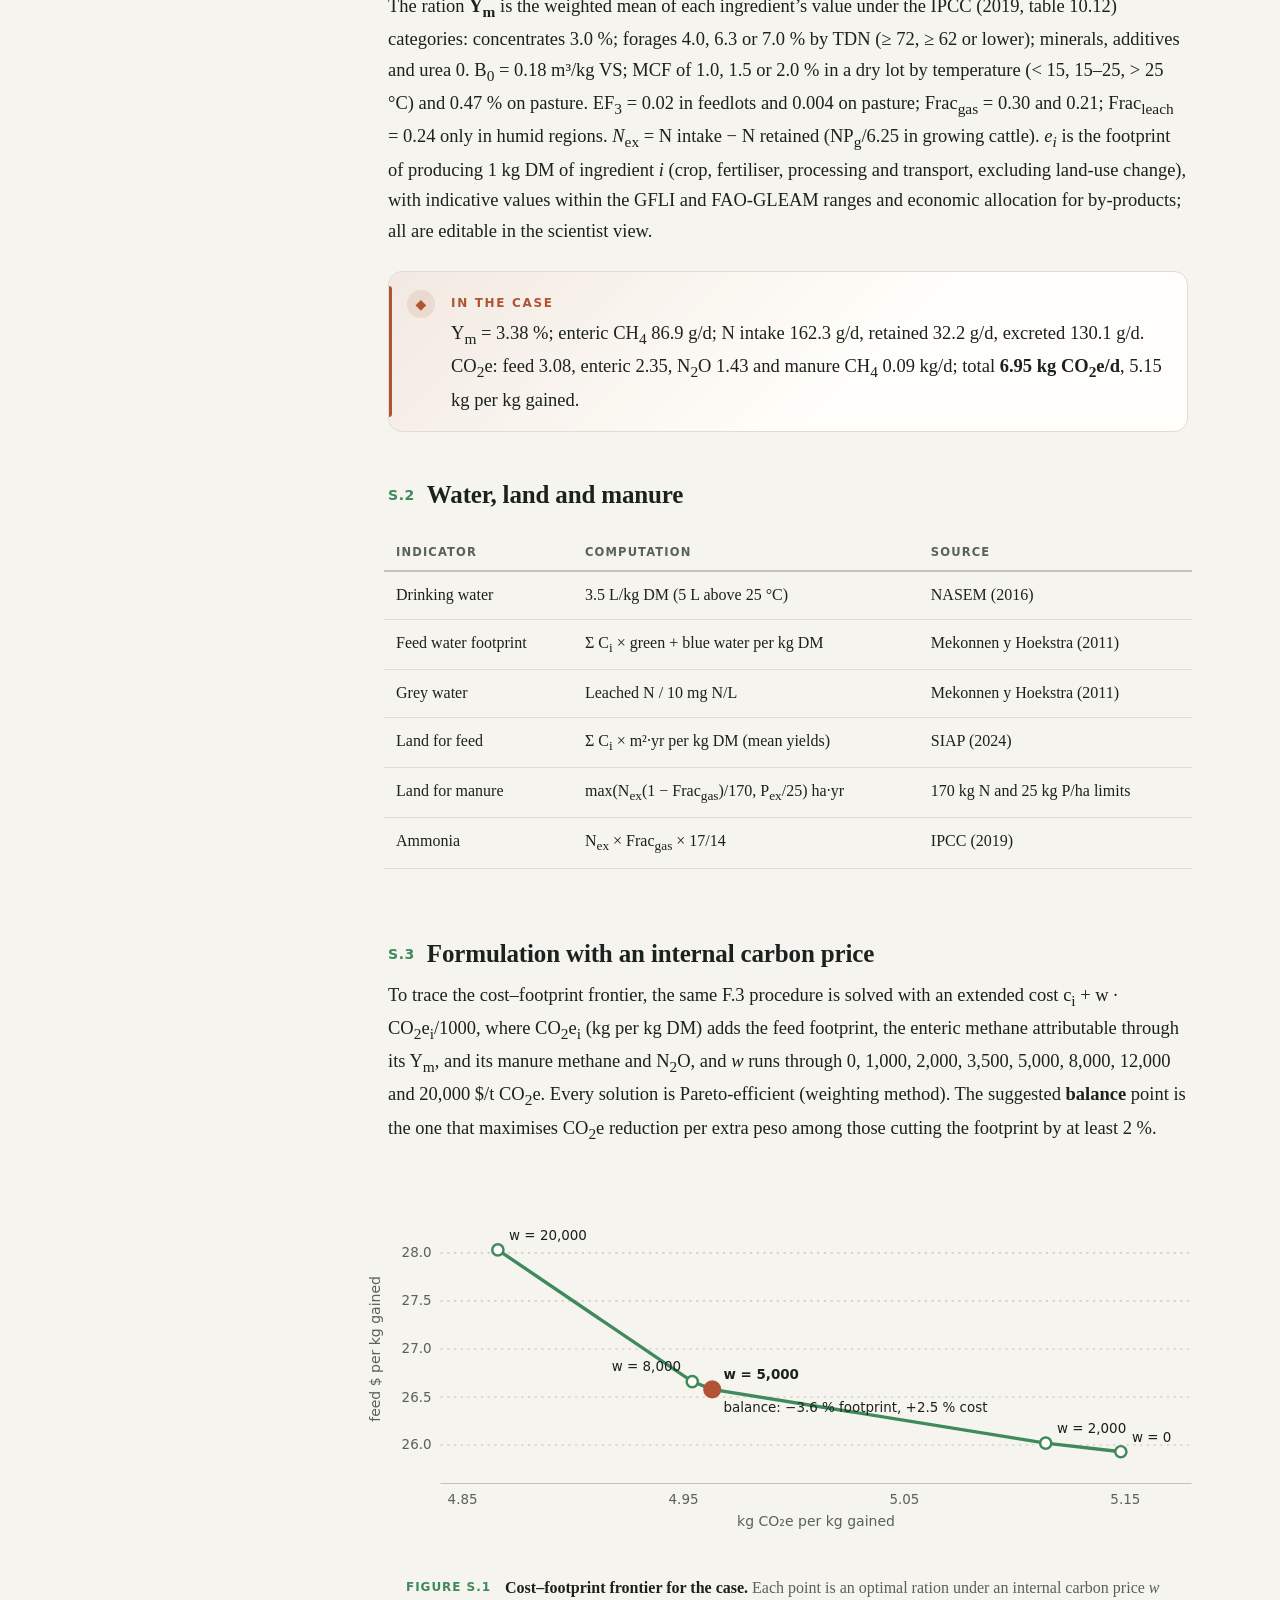
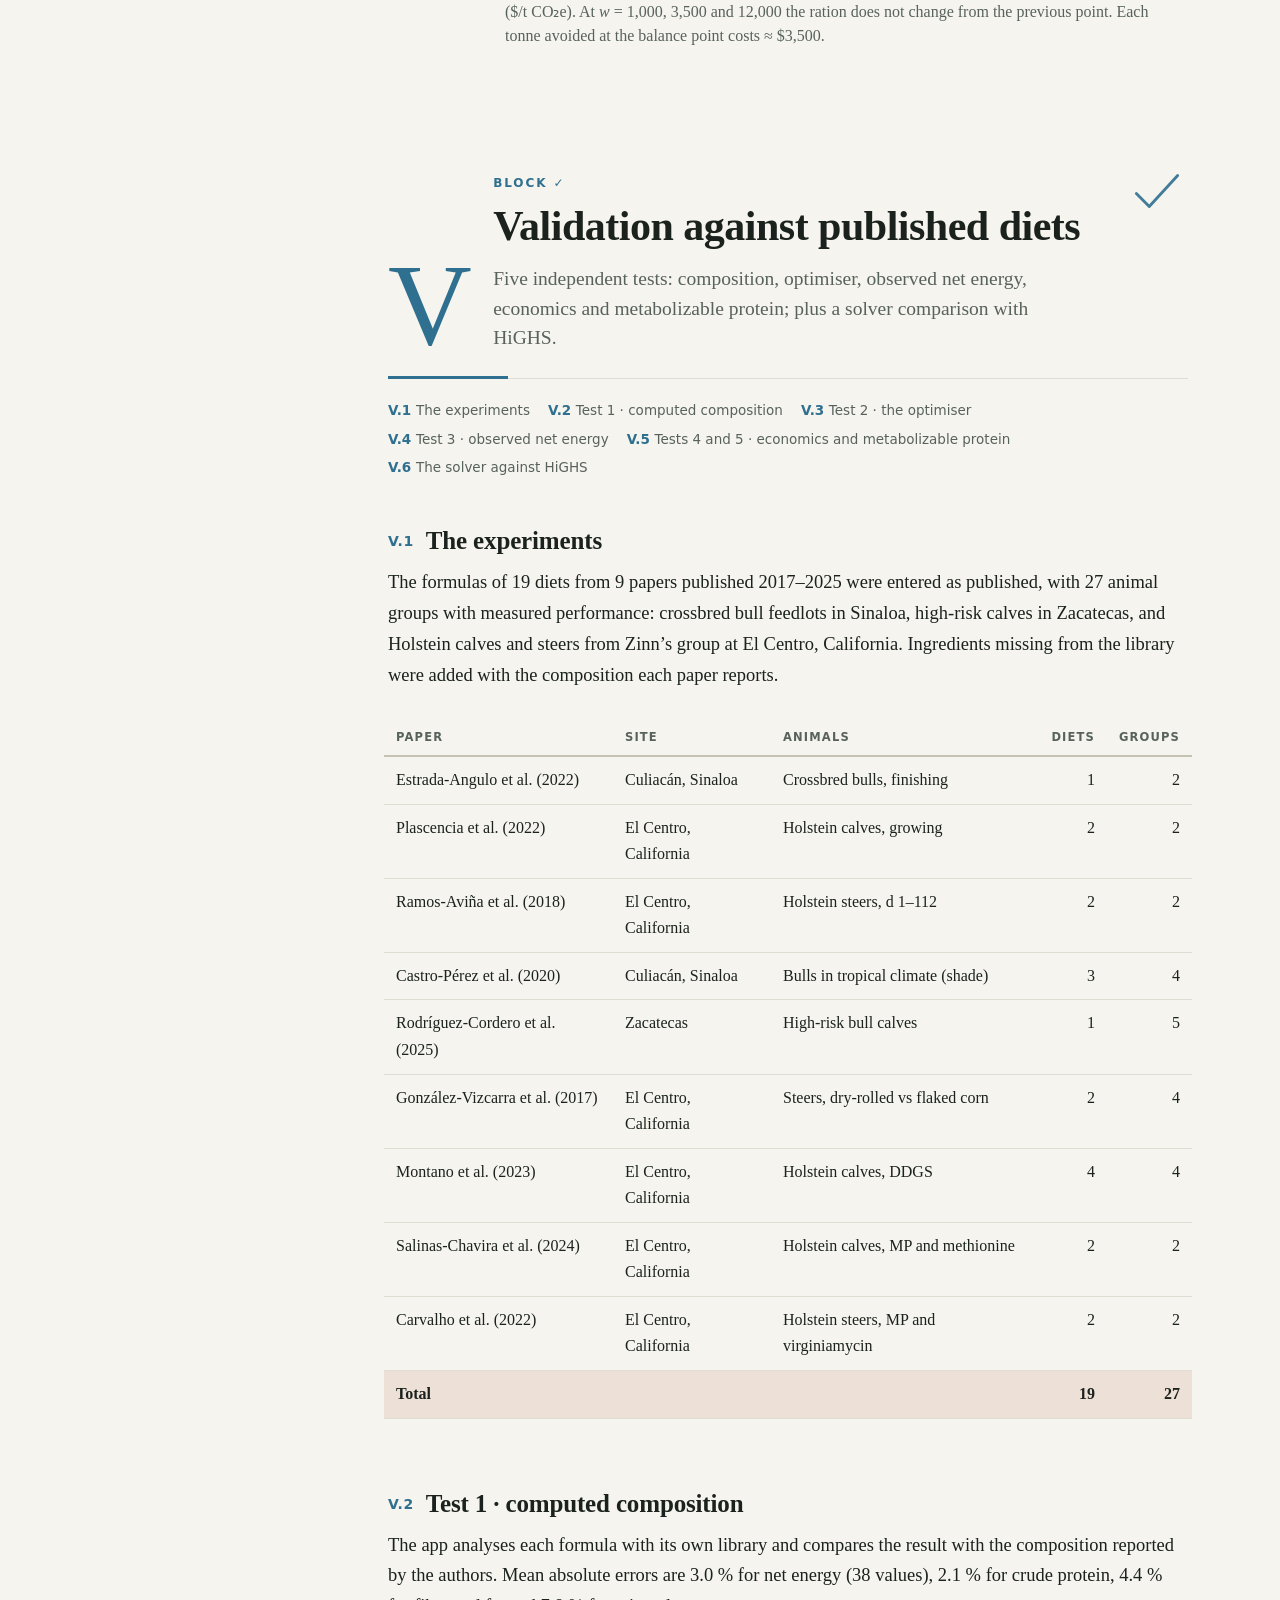
==== commit 040813c0: "Código QR de la app en «¿Cómo citarla?» y en el Instructivo del Científico QR estático en SVG (gener" ====
--- a/instructivo-cientifico.html
+++ b/instructivo-cientifico.html
@@ -183,6 +183,10 @@
 .box.warn{--k:var(--warn);--ks:var(--warn-s);background:color-mix(in srgb,var(--warn-s) 55%,var(--paper))}
 .box.case{--k:var(--acc);--ks:var(--acc-s);background:linear-gradient(135deg,color-mix(in srgb,var(--acc-s) 70%,var(--paper)),var(--paper) 60%)}
 .box.tip{--k:var(--ok);--ks:var(--ok-s)}
+.qr-guia{display:flex;gap:16px;align-items:center;margin:26px 0 6px;font-family:var(--sans);font-size:14px;line-height:1.5;color:var(--muted);break-inside:avoid}
+.qr-guia img{width:112px;height:112px;flex:none;border:1px solid var(--line);border-radius:8px;image-rendering:pixelated;background:#fff}
+.qr-guia p{margin:0}
+.qr-guia b{color:var(--text)}
 .box.ref{--k:var(--faint);--ks:var(--soft);font-size:16.5px}
 
 /* ---------- tablas ---------- */
@@ -451,6 +455,7 @@
   <div class="box ref"><span class="bi">“</span><span class="bt" lang="es">Este instructivo (APA, 7.ª ed.)</span><span class="bt" lang="en">This guide (APA 7th ed.)</span>
     <p lang="es">Mojica-Zárate, H. T., y Barrera-Guzmán, L. Á. (2026). <i>RatioBos: Instructivo del Científico</i> (1.ª ed.). https://hectortecumshe-ai.github.io/RatioBos/instructivo-cientifico.html</p>
     <p lang="en">Mojica-Zárate, H. T., &amp; Barrera-Guzmán, L. Á. (2026). <i>RatioBos: Scientist Guide</i> (1st ed.). https://hectortecumshe-ai.github.io/RatioBos/instructivo-cientifico.html</p></div>
+  <div class="qr-guia"><img src="instructivo/qr-app.svg" alt="QR: hectortecumshe-ai.github.io/RatioBos"><p><b>hectortecumshe-ai.github.io/RatioBos</b><br><span lang="es">Escanea el código para abrir la app en tu celular o compartirla.</span><span lang="en">Scan the code to open the app on your phone or share it.</span></p></div>
 </section>
 
 <!-- ============================ M · MODELO DEL ANIMAL ============================ -->
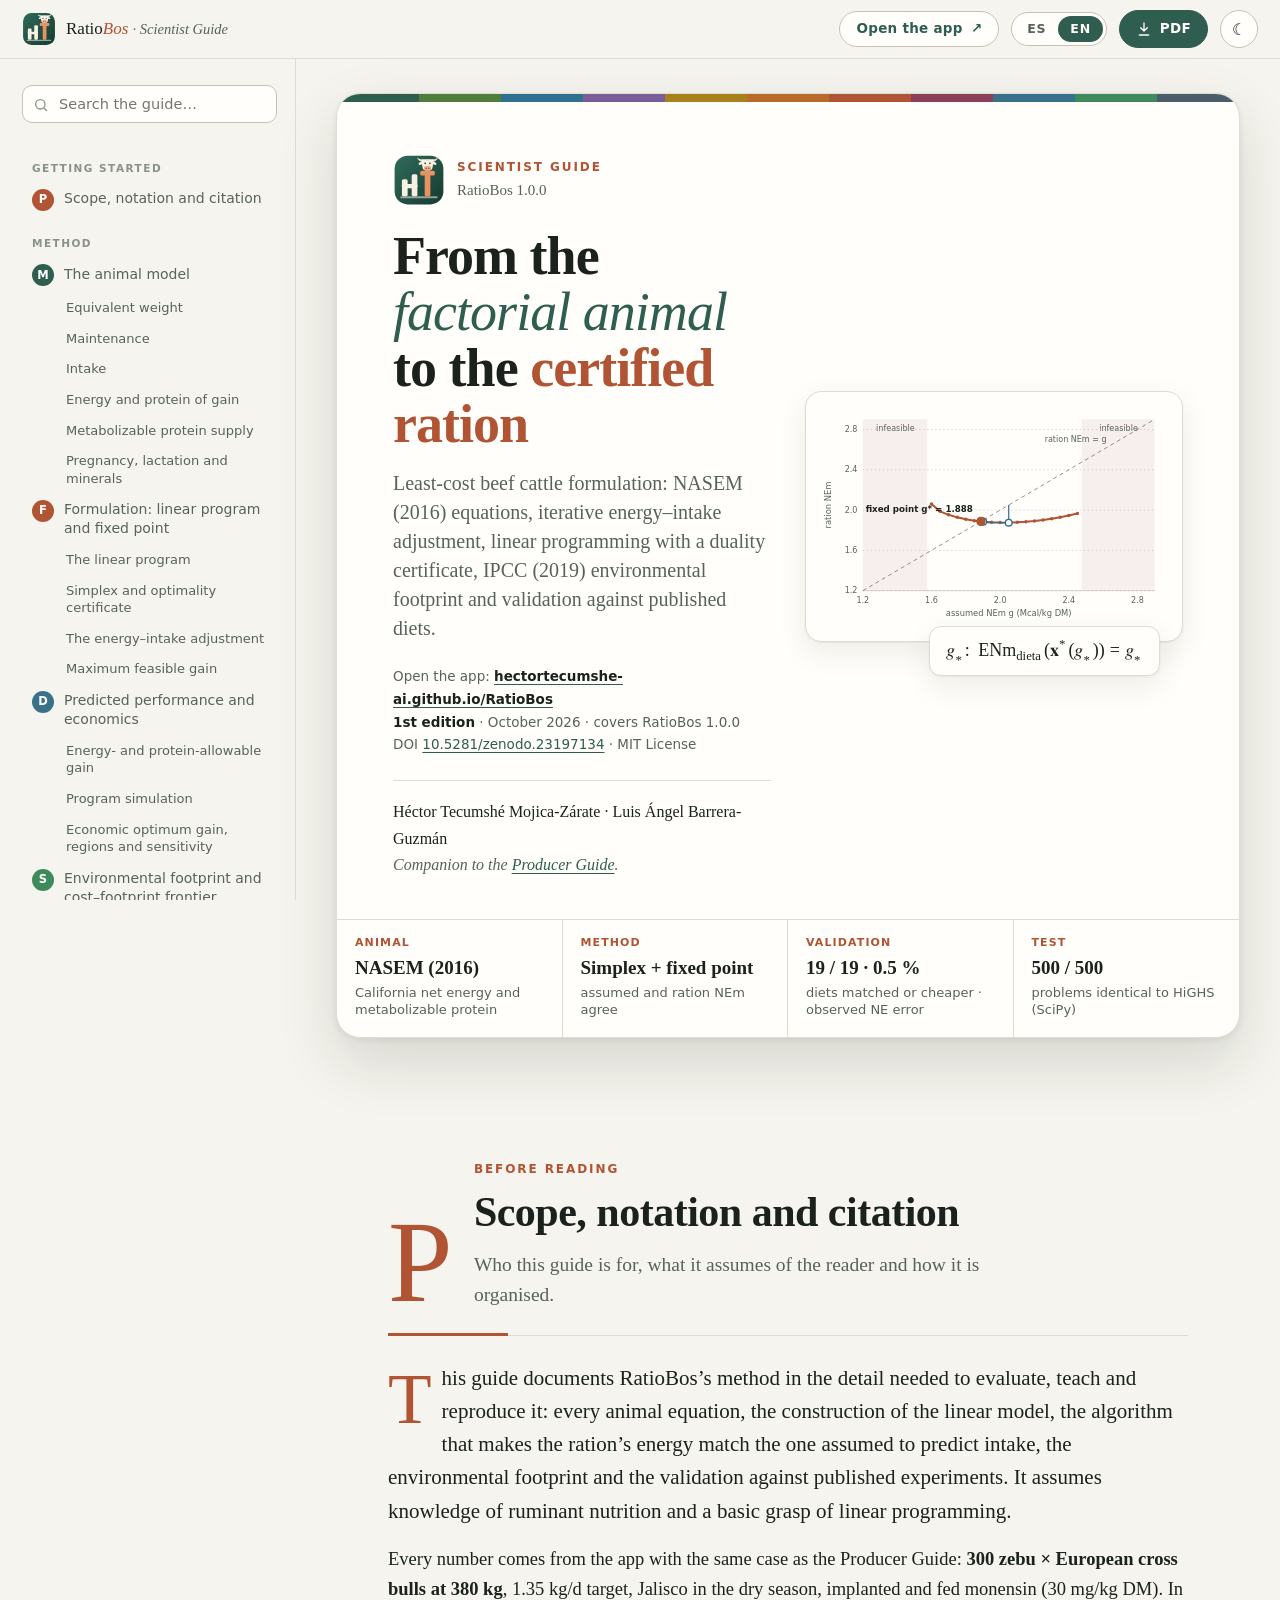
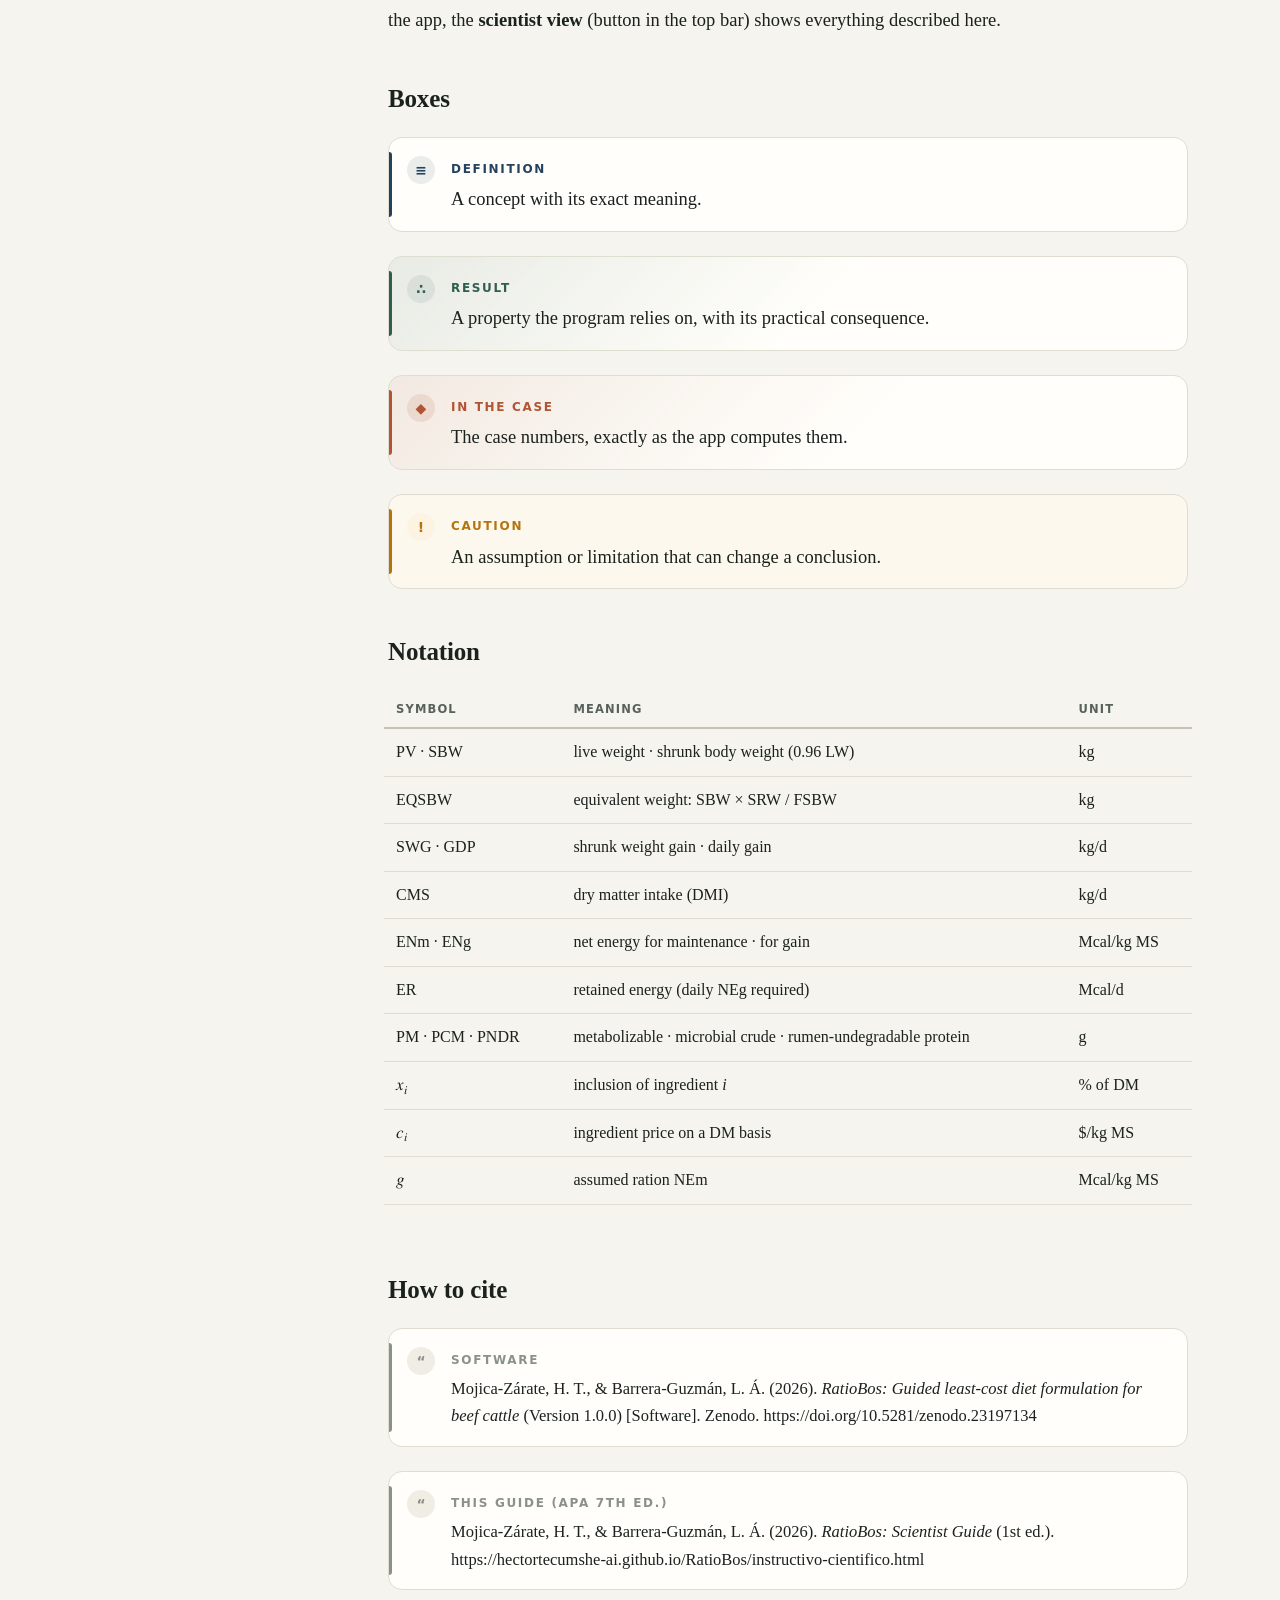
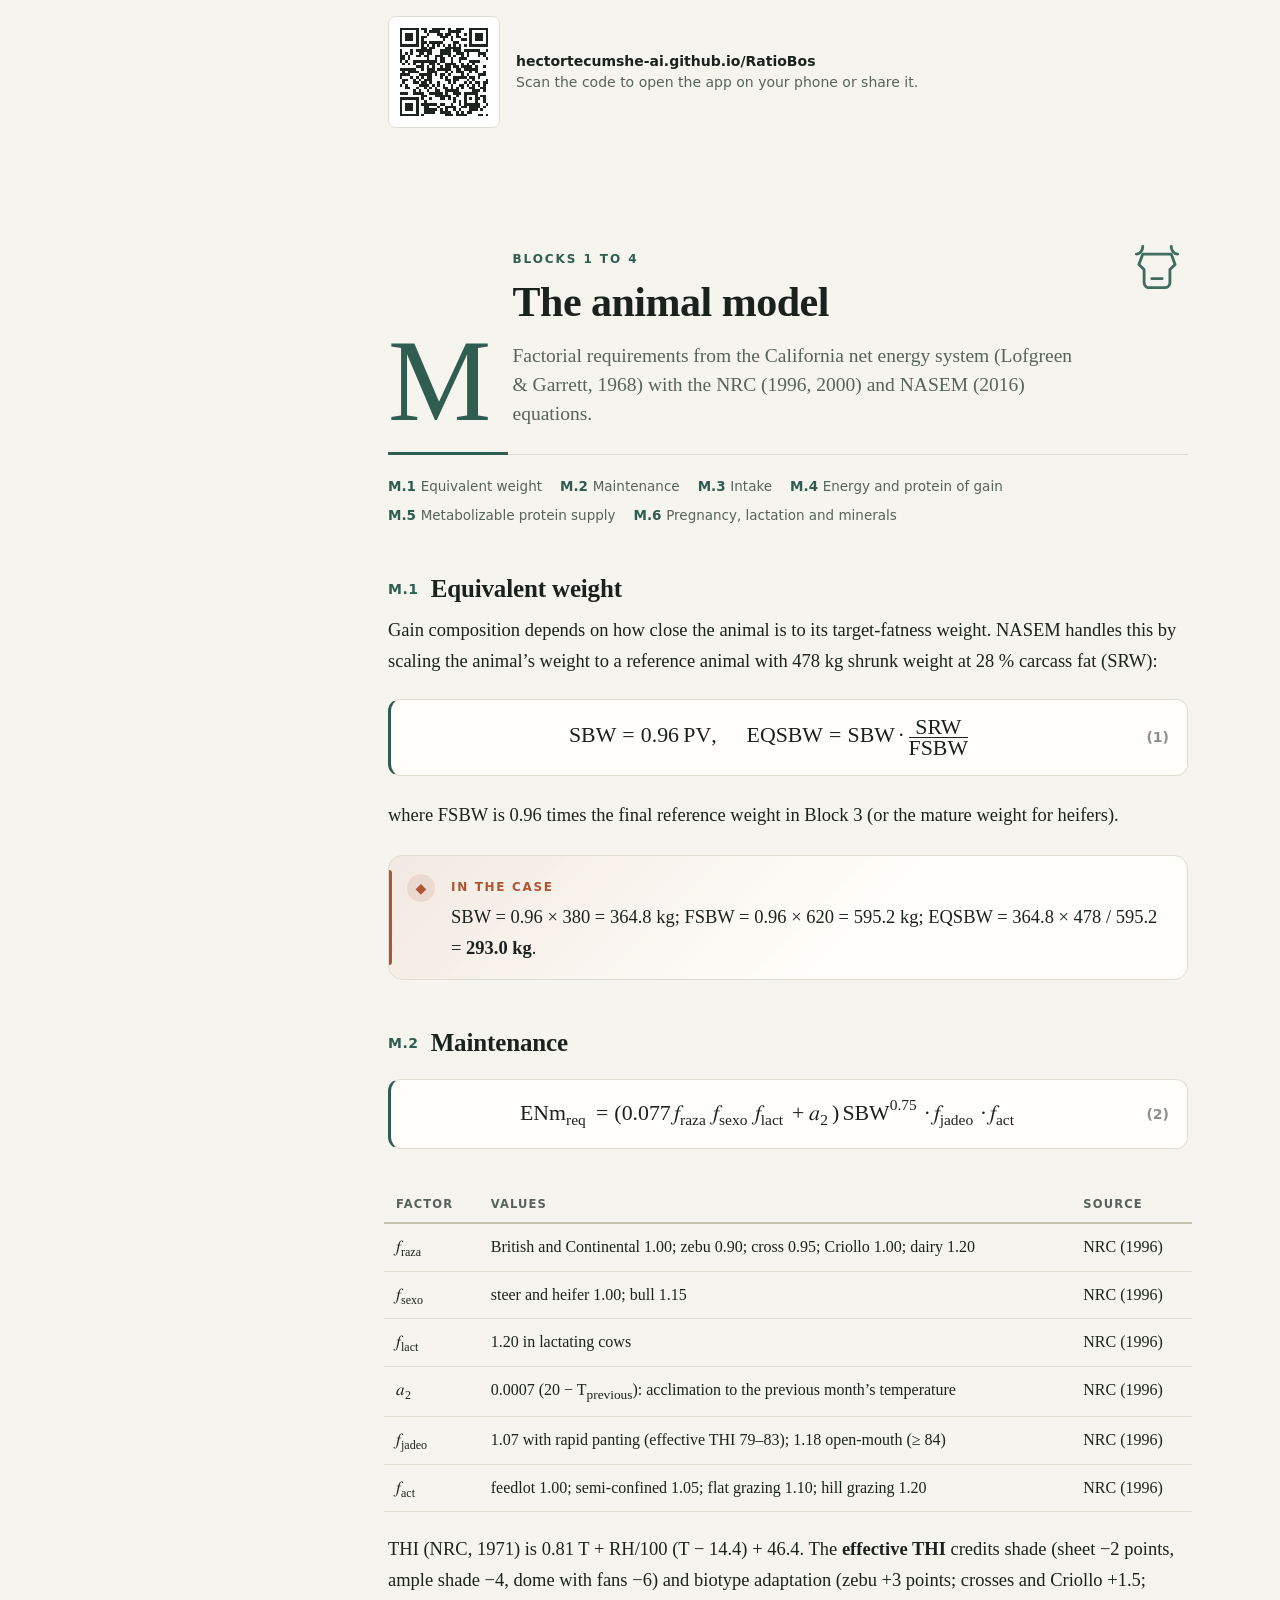
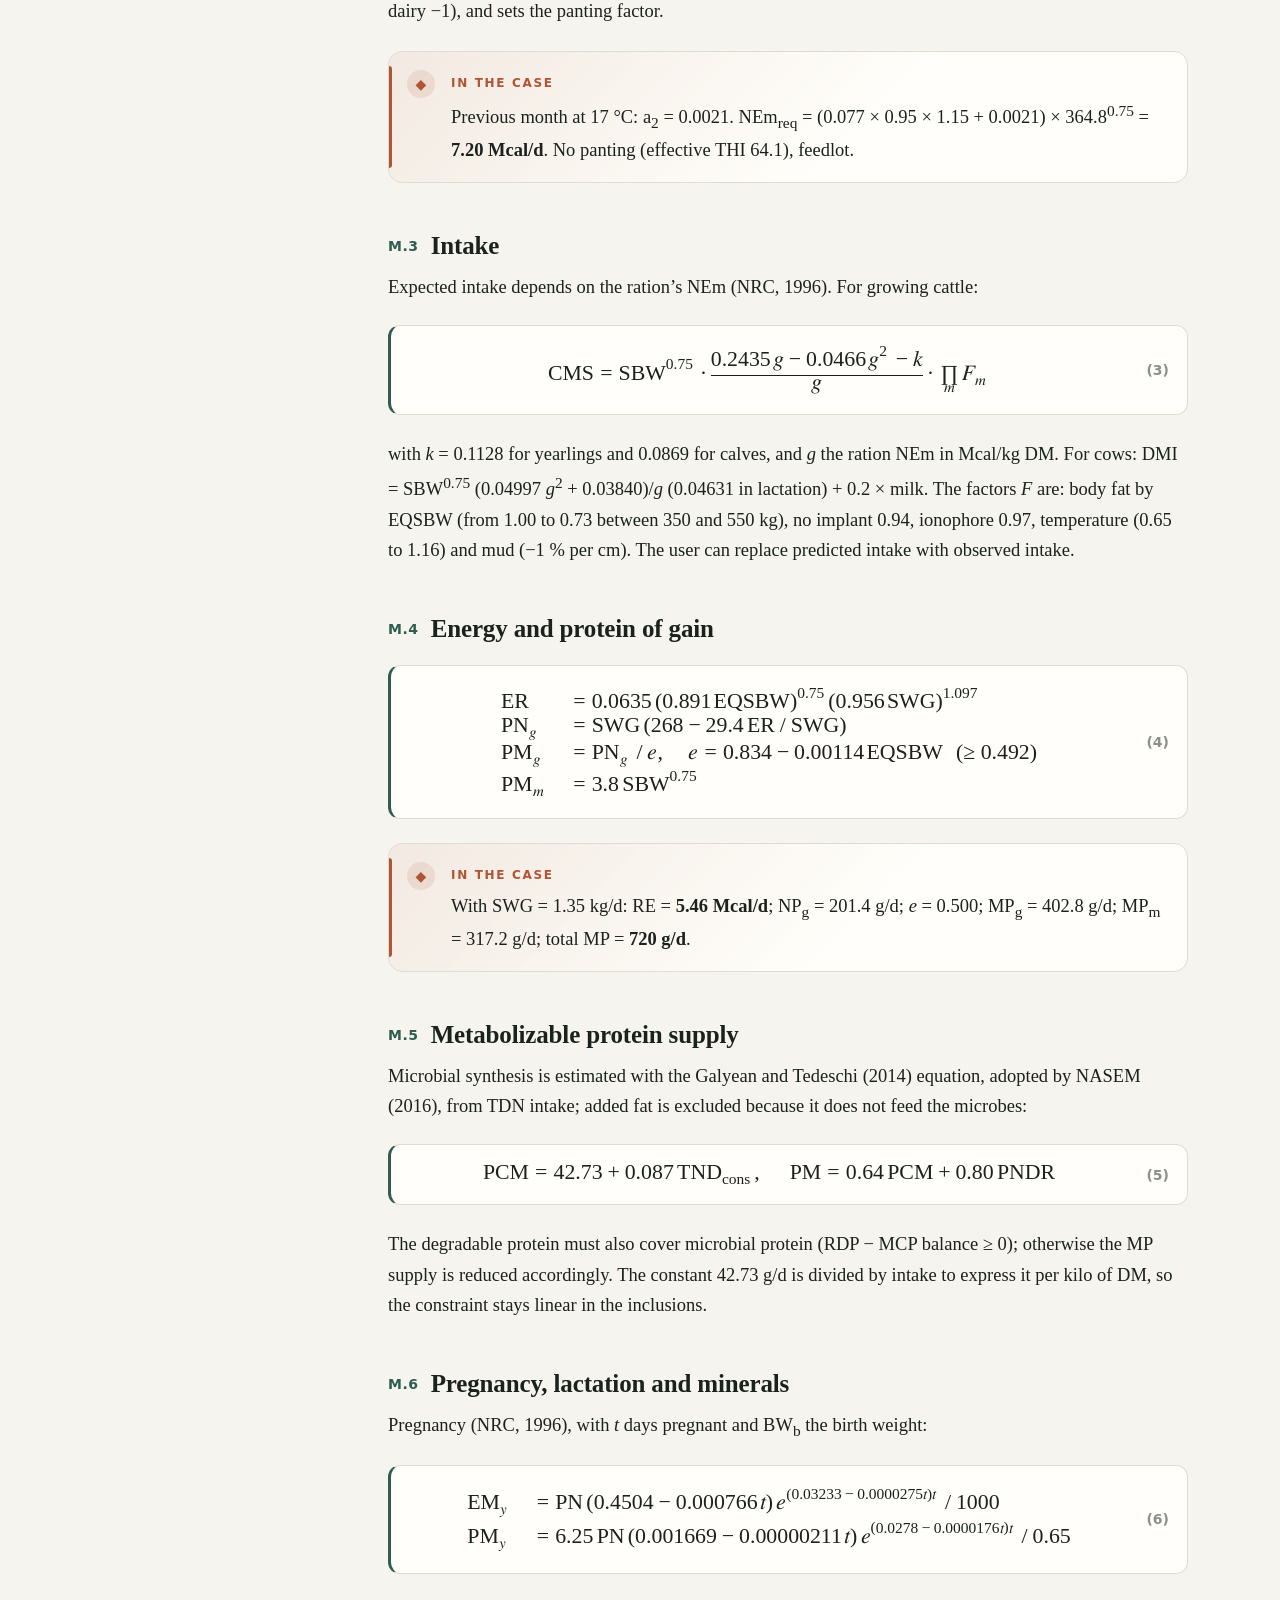
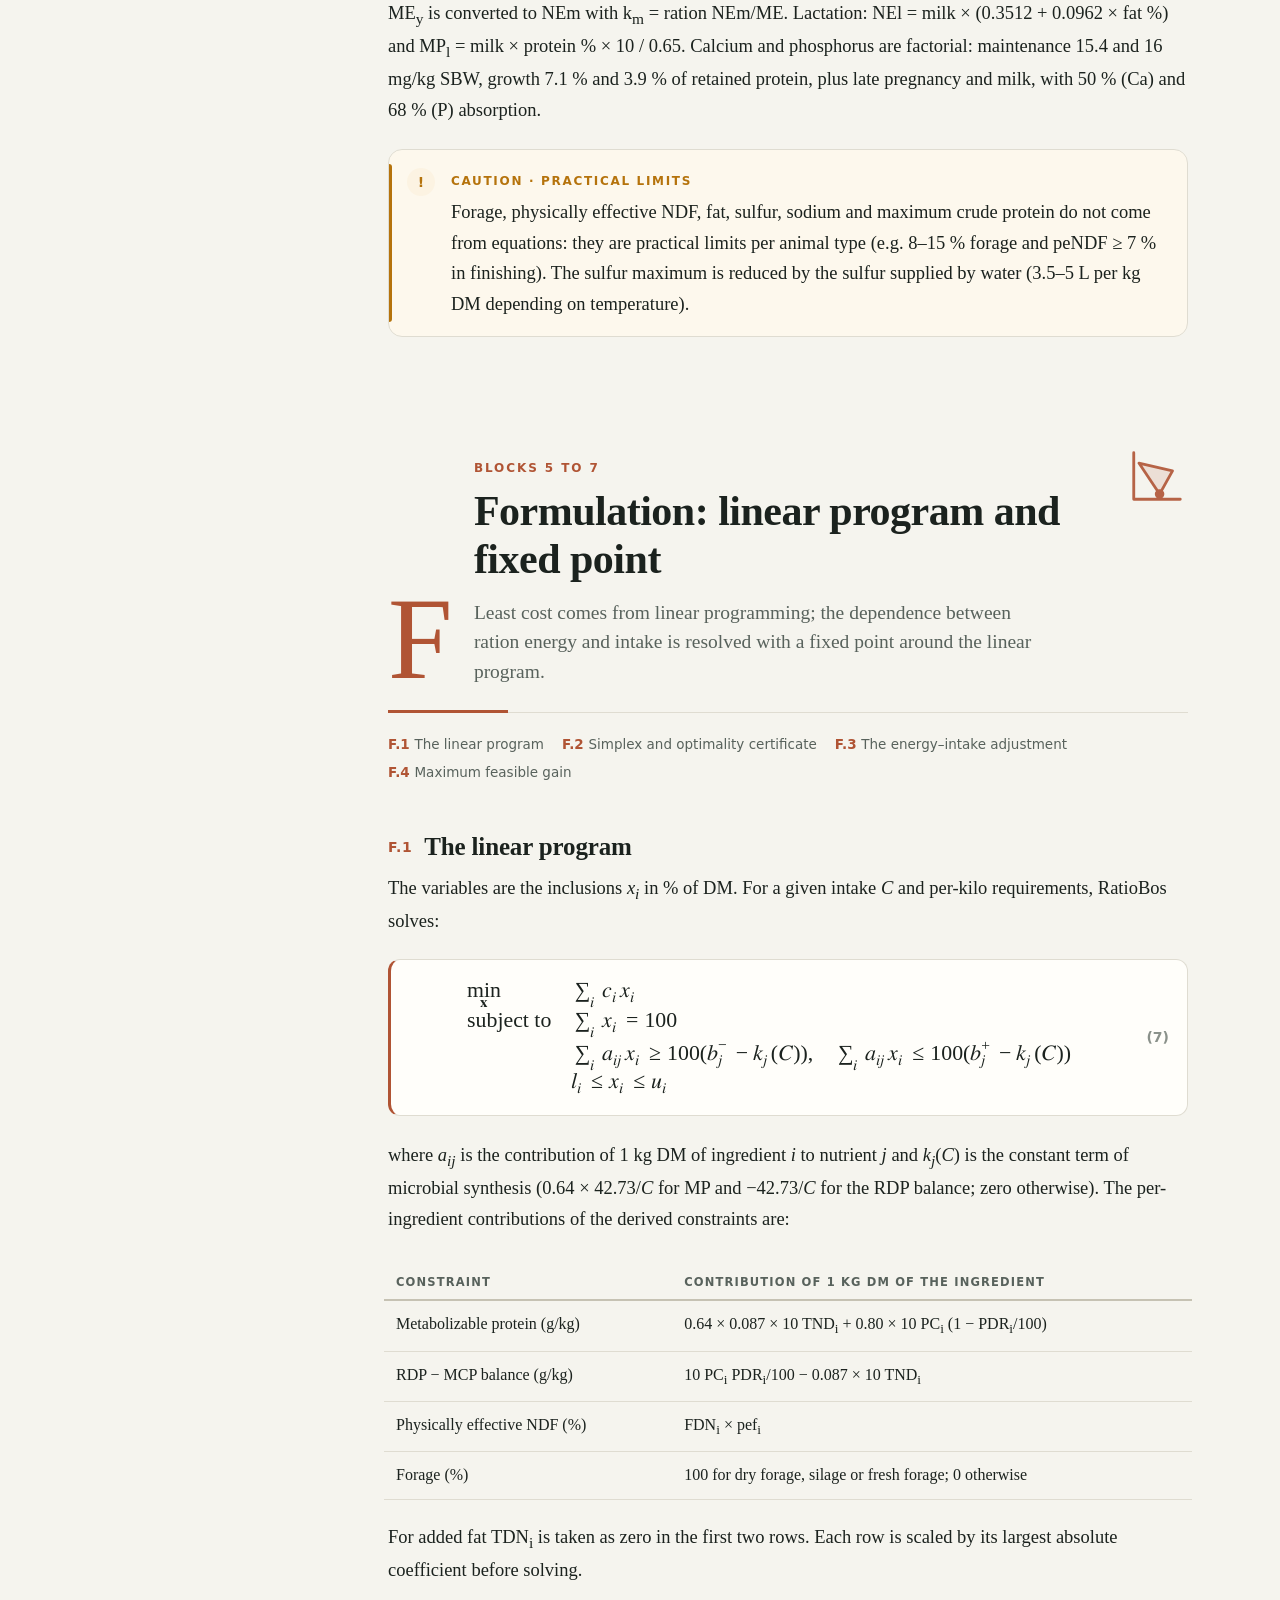
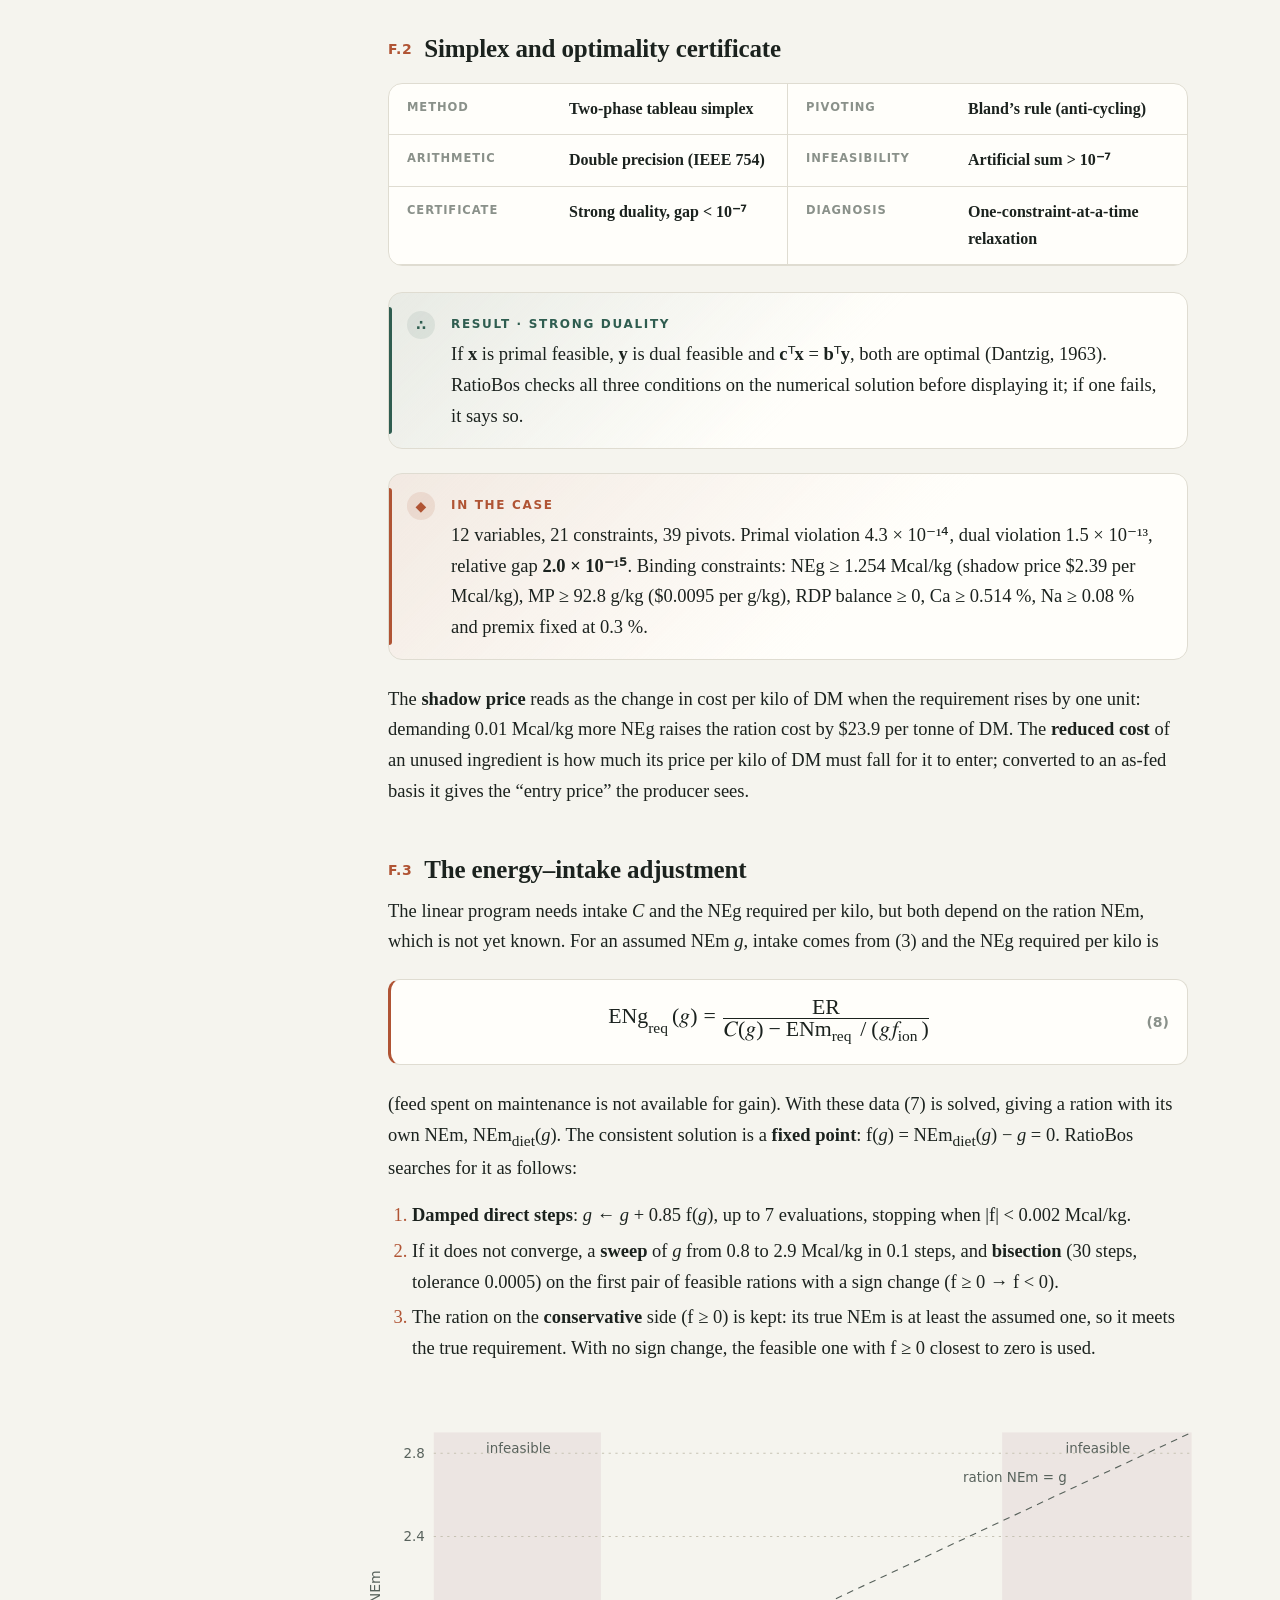
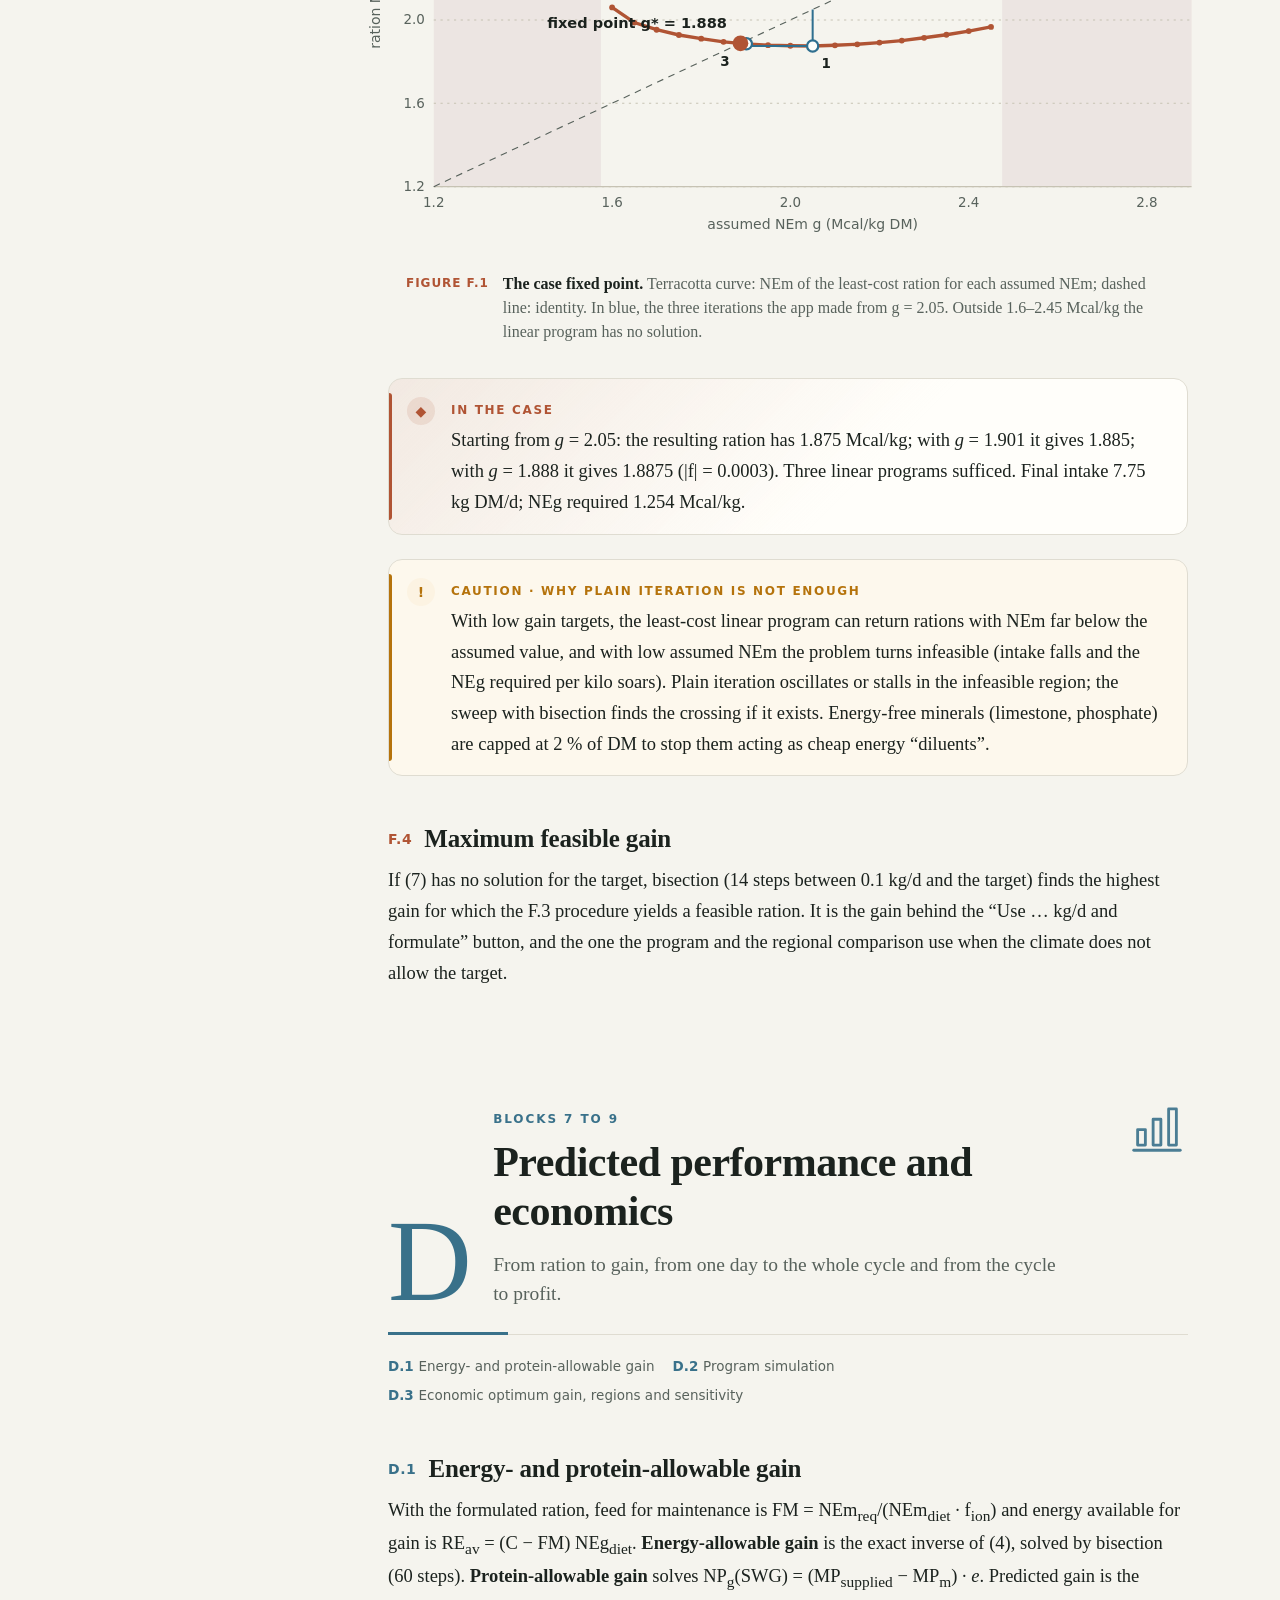
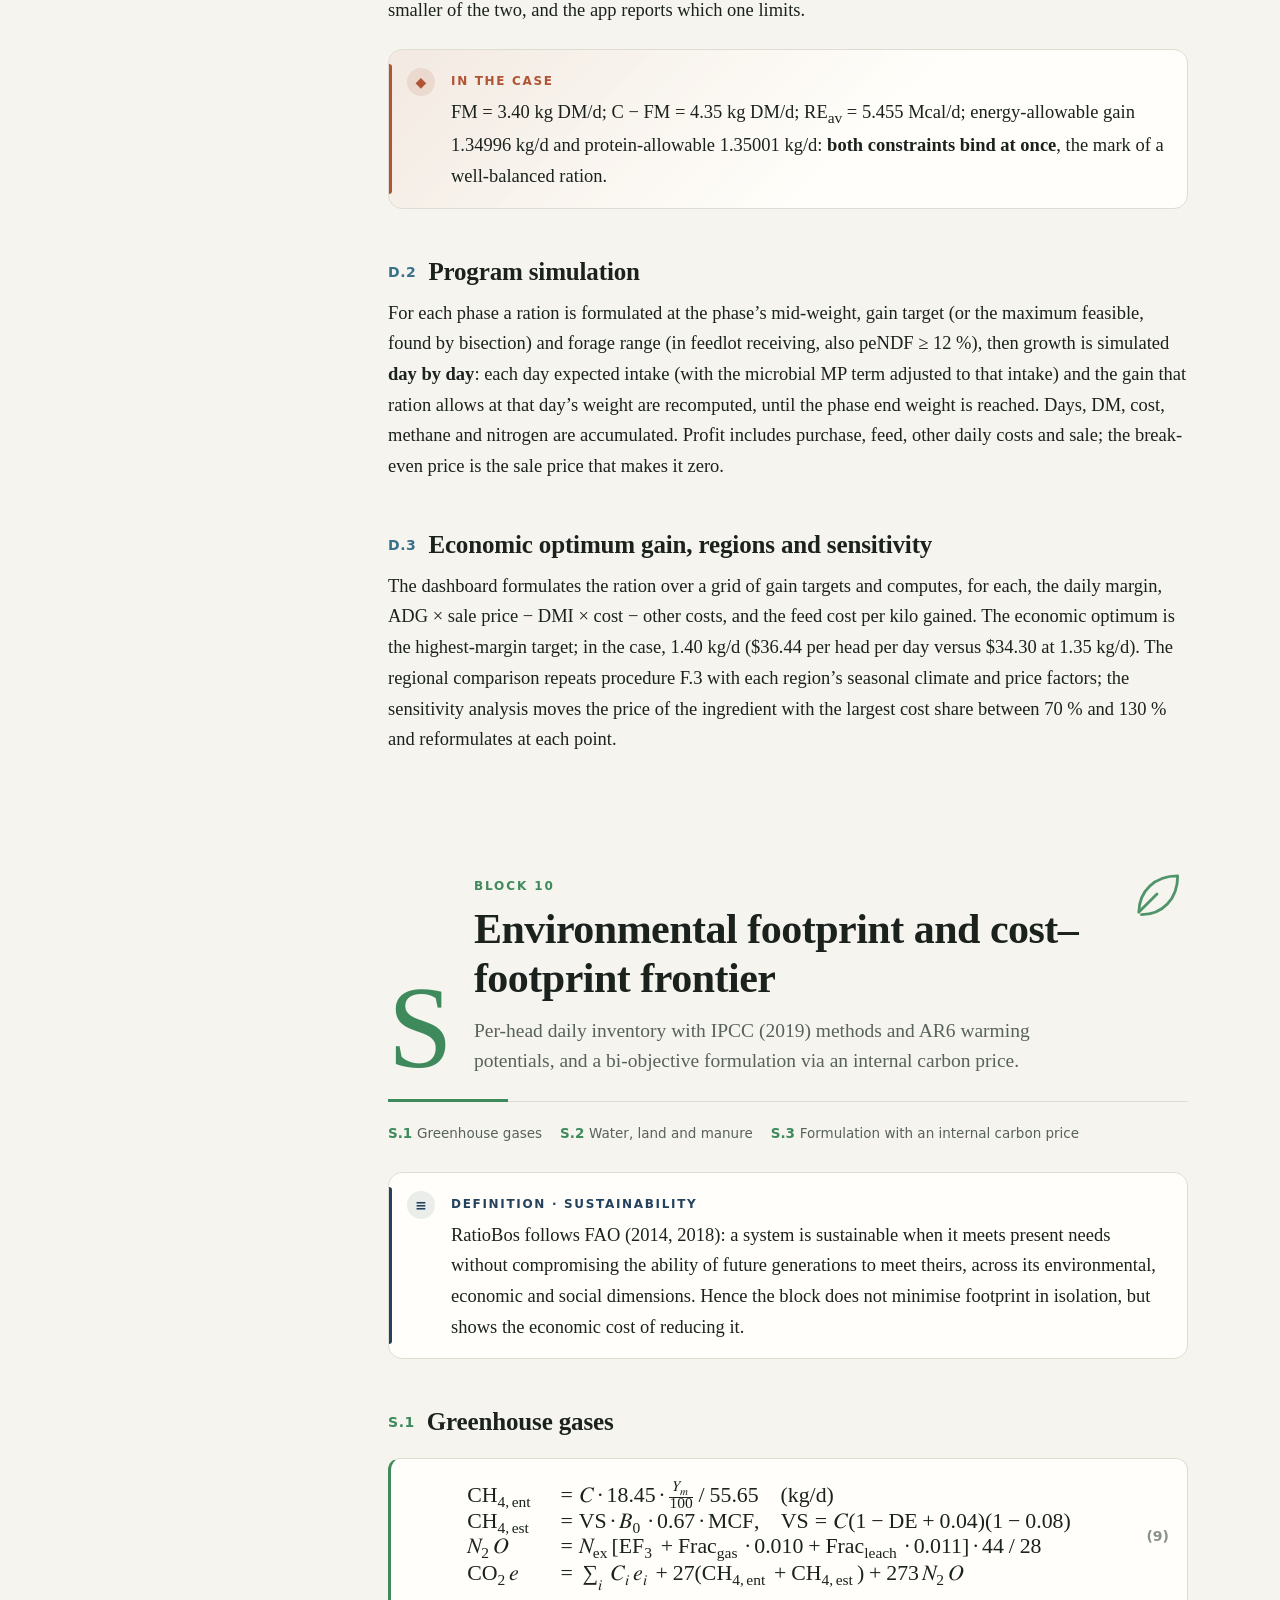
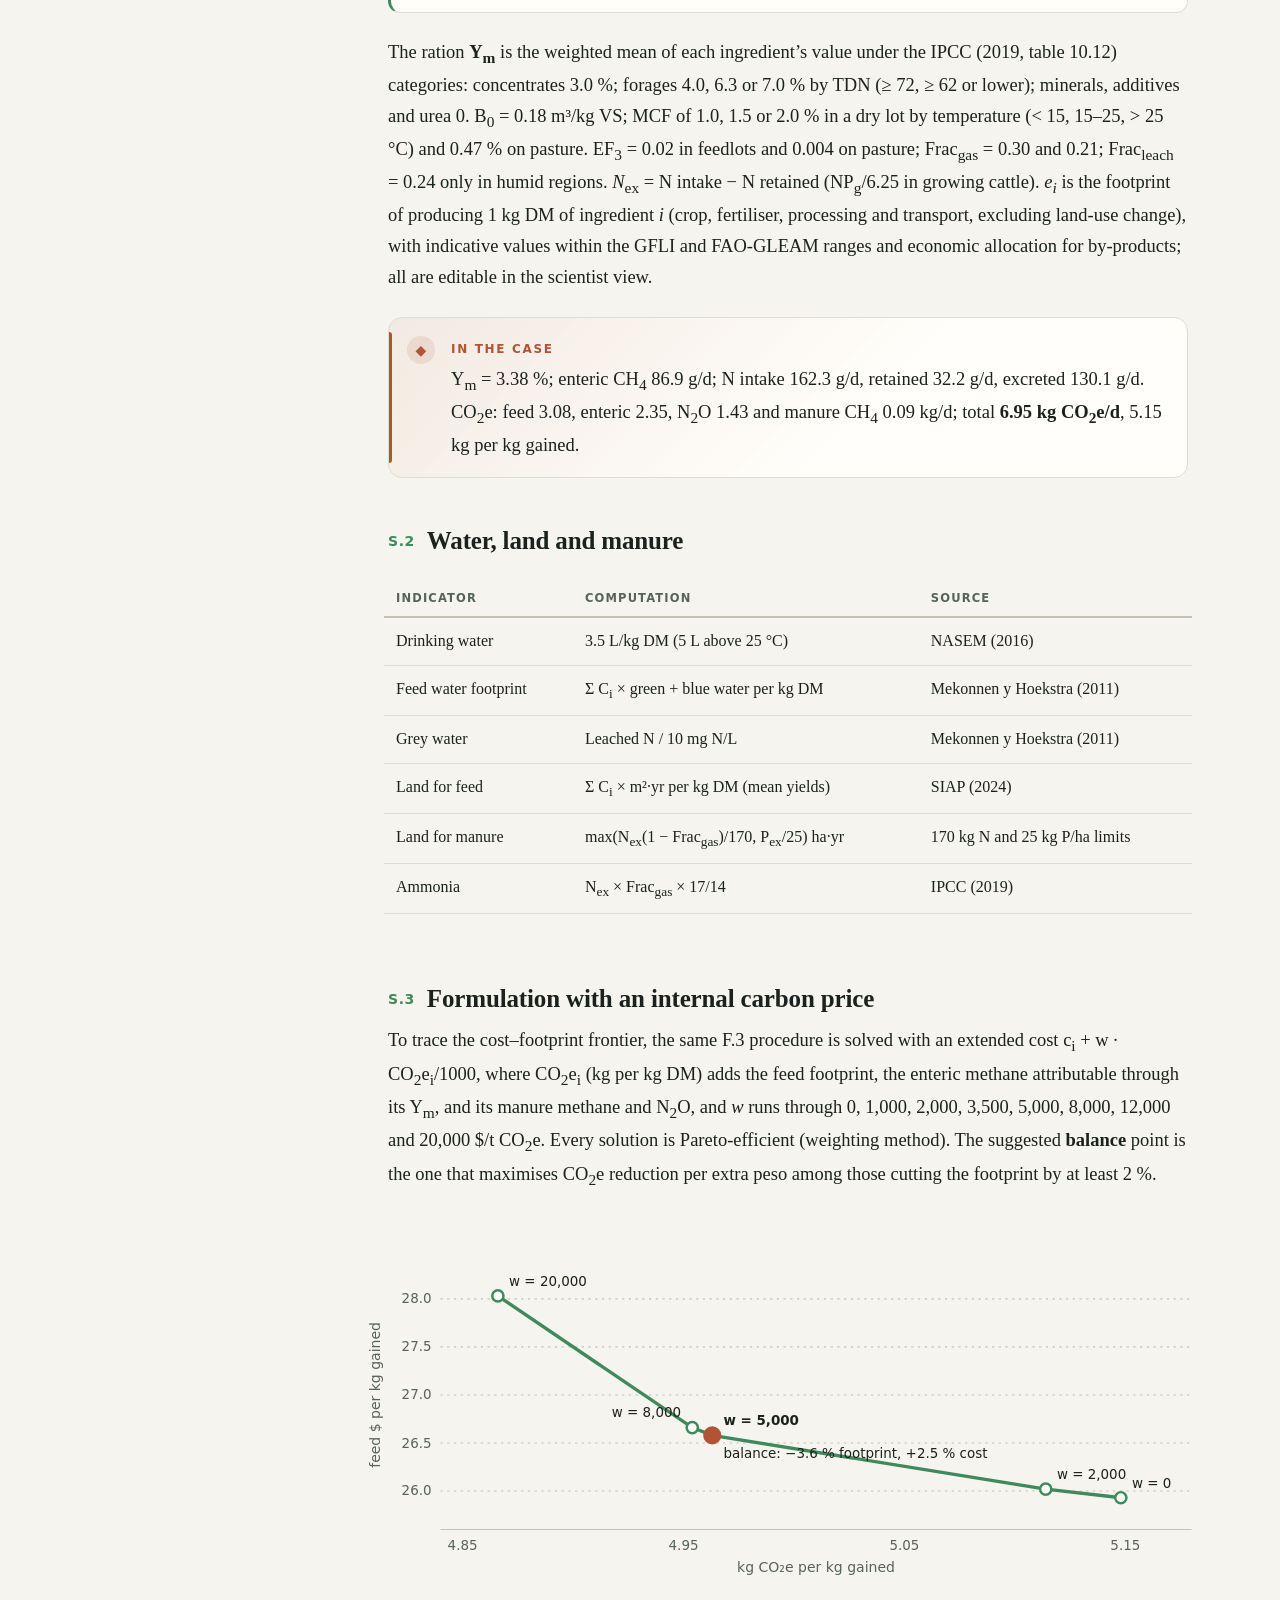
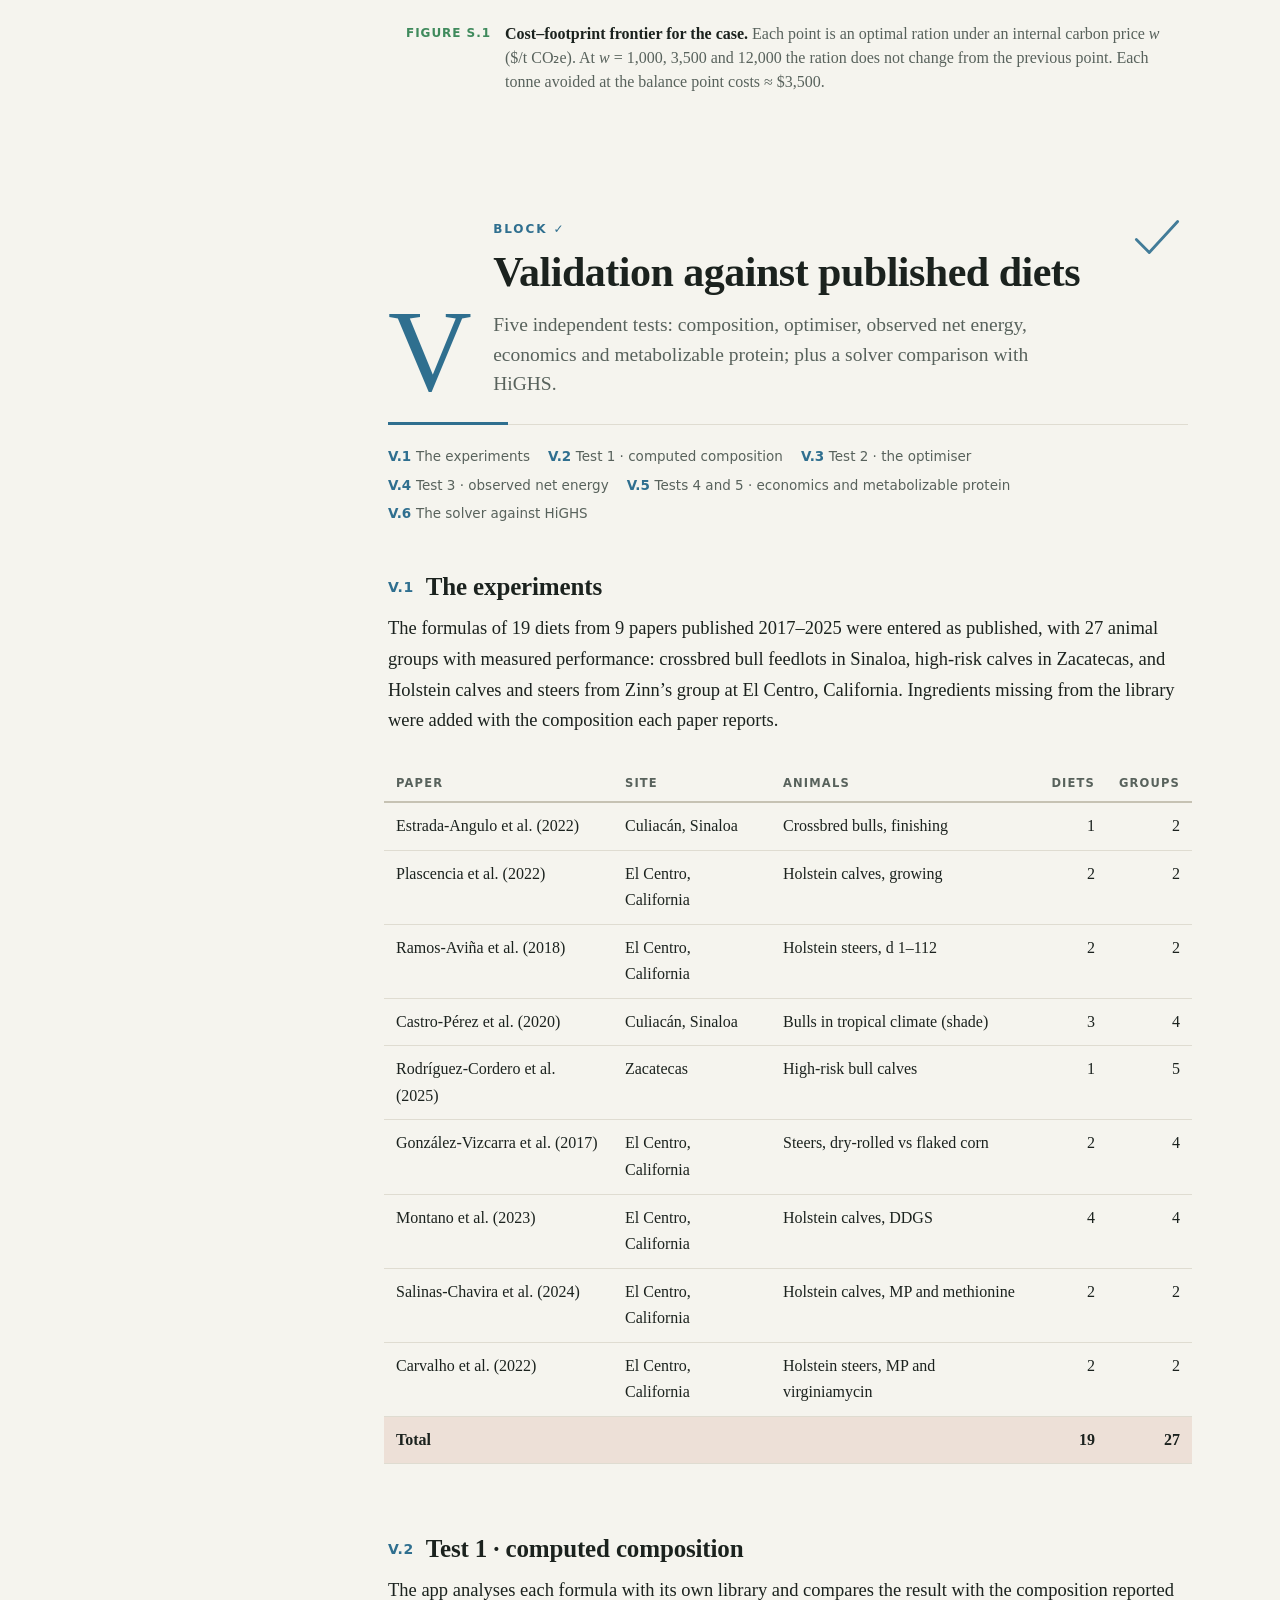
==== commit 207feb43: "Instructivos: enlaces públicos en el HTML y en los PDF (antes apuntaban a localhost) y enlace a la a" ====
--- a/instructivo-cientifico.html
+++ b/instructivo-cientifico.html
@@ -357,14 +357,14 @@
 
 <header class="top">
   <button class="ib" id="menuBtn" aria-label="Índice / Contents">☰</button>
-  <a class="brand" href="./" title="RatioBos">
+  <a class="brand" href="https://hectortecumshe-ai.github.io/RatioBos/" title="RatioBos">
     <img src="logo.svg" alt="">
     <span>Ratio<i>Bos</i> <small lang="es">· Instructivo del Científico</small><small lang="en">· Scientist Guide</small></span>
   </a>
   <span class="sp"></span>
-  <a class="btn ghost no-print" href="./" target="_blank" rel="noopener"><span lang="es">Abrir la app</span><span lang="en">Open the app</span> ↗</a>
+  <a class="btn ghost no-print" href="https://hectortecumshe-ai.github.io/RatioBos/" target="_blank" rel="noopener"><span lang="es">Abrir la app</span><span lang="en">Open the app</span> ↗</a>
   <div class="seg" role="group" aria-label="Idioma / Language"><button data-lang="es">ES</button><button data-lang="en">EN</button></div>
-  <a class="btn pdf" id="pdfBtn" title="PDF" href="instructivo/RatioBos-Instructivo-Cientifico.pdf" download><svg viewBox="0 0 24 24" fill="none" stroke="currentColor" stroke-width="2" stroke-linecap="round" stroke-linejoin="round"><path d="M12 3v12m0 0l-5-5m5 5l5-5M5 21h14"/></svg><span>PDF</span></a>
+  <a class="btn pdf" id="pdfBtn" title="PDF" href="https://hectortecumshe-ai.github.io/RatioBos/instructivo/RatioBos-Instructivo-Cientifico.pdf" download><svg viewBox="0 0 24 24" fill="none" stroke="currentColor" stroke-width="2" stroke-linecap="round" stroke-linejoin="round"><path d="M12 3v12m0 0l-5-5m5 5l5-5M5 21h14"/></svg><span>PDF</span></a>
   <button class="ib" id="temaBtn" aria-label="Tema / Theme">☾</button>
   <div id="leido"></div>
 </header>
@@ -391,11 +391,12 @@
       <p class="sub" lang="es">Formulación de mínimo costo para bovinos de carne: ecuaciones NASEM (2016), ajuste iterativo de energía y consumo, programación lineal con certificado de dualidad, huella ambiental IPCC (2019) y validación con dietas publicadas.</p>
       <p class="sub" lang="en">Least-cost beef cattle formulation: NASEM (2016) equations, iterative energy–intake adjustment, linear programming with a duality certificate, IPCC (2019) environmental footprint and validation against published diets.</p>
       <div class="meta">
+        <div class="app-web"><span lang="es">Abrir la app:</span><span lang="en">Open the app:</span> <a href="https://hectortecumshe-ai.github.io/RatioBos/"><b>hectortecumshe-ai.github.io/RatioBos</b></a></div>
         <div lang="es"><b>1.ª edición</b> · octubre de 2026 · describe RatioBos 1.0.0</div>
         <div lang="en"><b>1st edition</b> · October 2026 · covers RatioBos 1.0.0</div>
         <div>DOI <a href="https://doi.org/10.5281/zenodo.23197134">10.5281/zenodo.23197134</a> · <span lang="es">Licencia MIT</span><span lang="en">MIT License</span></div>
       </div>
-      <div class="who">Héctor Tecumshé Mojica-Zárate · Luis Ángel Barrera-Guzmán<br><span lang="es">Guía complementaria del <a href="instructivo-productor.html">Instructivo del Productor</a>.</span><span lang="en">Companion to the <a href="instructivo-productor.html">Producer Guide</a>.</span></div>
+      <div class="who">Héctor Tecumshé Mojica-Zárate · Luis Ángel Barrera-Guzmán<br><span lang="es">Guía complementaria del <a href="https://hectortecumshe-ai.github.io/RatioBos/instructivo-productor.html">Instructivo del Productor</a>.</span><span lang="en">Companion to the <a href="https://hectortecumshe-ai.github.io/RatioBos/instructivo-productor.html">Producer Guide</a>.</span></div>
     </div>
     <div class="art">
       <div class="chart"><svg viewBox="0 0 520 340" role="img"><rect x="64.0" y="20" width="96.2" height="256" fill="var(--b8)" opacity=".08"/><rect x="391.0" y="20" width="109.0" height="256" fill="var(--b8)" opacity=".08"/><text lang="es" x="112.7" y="38" text-anchor="middle" font-size="12" class="mu">sin solución</text><text lang="en" x="112.7" y="38" text-anchor="middle" font-size="12" class="mu">infeasible</text><text lang="es" x="446.1" y="38" text-anchor="middle" font-size="12" class="mu">sin solución</text><text lang="en" x="446.1" y="38" text-anchor="middle" font-size="12" class="mu">infeasible</text><line class="ln" x1="64" x2="500" y1="276.0" y2="276.0" stroke-dasharray="2 4"/><text x="56" y="280.0" text-anchor="end" font-size="12" class="mu">1.2</text><line class="ln" x1="64" x2="500" y1="215.8" y2="215.8" stroke-dasharray="2 4"/><text x="56" y="219.8" text-anchor="end" font-size="12" class="mu">1.6</text><line class="ln" x1="64" x2="500" y1="155.5" y2="155.5" stroke-dasharray="2 4"/><text x="56" y="159.5" text-anchor="end" font-size="12" class="mu">2.0</text><line class="ln" x1="64" x2="500" y1="95.3" y2="95.3" stroke-dasharray="2 4"/><text x="56" y="99.3" text-anchor="end" font-size="12" class="mu">2.4</text><line class="ln" x1="64" x2="500" y1="35.1" y2="35.1" stroke-dasharray="2 4"/><text x="56" y="39.1" text-anchor="end" font-size="12" class="mu">2.8</text><text x="64.0" y="294" text-anchor="middle" font-size="12" class="mu">1.2</text><text x="166.6" y="294" text-anchor="middle" font-size="12" class="mu">1.6</text><text x="269.2" y="294" text-anchor="middle" font-size="12" class="mu">2.0</text><text x="371.8" y="294" text-anchor="middle" font-size="12" class="mu">2.4</text><text x="474.4" y="294" text-anchor="middle" font-size="12" class="mu">2.8</text><line class="ln" x1="64" x2="500" y1="276" y2="276"/><text lang="es" x="282" y="314" text-anchor="middle" font-size="12.5" class="mu">ENm supuesta g (Mcal/kg MS)</text><text lang="en" x="282" y="314" text-anchor="middle" font-size="12.5" class="mu">assumed NEm g (Mcal/kg DM)</text><g transform="translate(16 148) rotate(-90)"><text lang="es" x="0" y="0" text-anchor="middle" font-size="12.5" class="mu">ENm de la ración</text><text lang="en" x="0" y="0" text-anchor="middle" font-size="12.5" class="mu">ration NEm</text></g><line x1="64.0" y1="276.0" x2="500.0" y2="20.0" stroke="var(--muted)" stroke-dasharray="6 5"/><text lang="es" x="428.2" y="54.2" text-anchor="end" font-size="12" class="mu">ENm ración = g</text><text lang="en" x="428.2" y="54.2" text-anchor="end" font-size="12" class="mu">ration NEm = g</text><polyline points="166.6,146.4 179.4,157.4 192.2,162.6 205.1,166.4 217.9,169.1 230.7,171.3 243.5,172.8 256.4,173.8 269.2,174.2 282.0,174.3 294.8,173.8 307.6,173.1 320.5,171.9 333.3,170.4 346.1,168.4 358.9,166.2 371.8,163.5 384.6,160.6" fill="none" stroke="var(--b7)" stroke-width="3"/><circle cx="166.6" cy="146.4" r="2.6" fill="var(--b7)"/><circle cx="179.4" cy="157.4" r="2.6" fill="var(--b7)"/><circle cx="192.2" cy="162.6" r="2.6" fill="var(--b7)"/><circle cx="205.1" cy="166.4" r="2.6" fill="var(--b7)"/><circle cx="217.9" cy="169.1" r="2.6" fill="var(--b7)"/><circle cx="230.7" cy="171.3" r="2.6" fill="var(--b7)"/><circle cx="243.5" cy="172.8" r="2.6" fill="var(--b7)"/><circle cx="256.4" cy="173.8" r="2.6" fill="var(--b7)"/><circle cx="269.2" cy="174.2" r="2.6" fill="var(--b7)"/><circle cx="282.0" cy="174.3" r="2.6" fill="var(--b7)"/><circle cx="294.8" cy="173.8" r="2.6" fill="var(--b7)"/><circle cx="307.6" cy="173.1" r="2.6" fill="var(--b7)"/><circle cx="320.5" cy="171.9" r="2.6" fill="var(--b7)"/><circle cx="333.3" cy="170.4" r="2.6" fill="var(--b7)"/><circle cx="346.1" cy="168.4" r="2.6" fill="var(--b7)"/><circle cx="358.9" cy="166.2" r="2.6" fill="var(--b7)"/><circle cx="371.8" cy="163.5" r="2.6" fill="var(--b7)"/><circle cx="384.6" cy="160.6" r="2.6" fill="var(--b7)"/><polyline points="282.0,148.0 282.0,174.3 237.1,174.3 243.9,170.4 243.9,172.8 239.8,172.8 240.4,172.4 240.4,172.5 240.3,172.5" fill="none" stroke="var(--b3)" stroke-width="1.8"/><circle cx="282.0" cy="174.3" r="5" fill="var(--paper)" stroke="var(--b3)" stroke-width="2"/><circle cx="243.9" cy="172.8" r="5" fill="var(--paper)" stroke="var(--b3)" stroke-width="2"/><circle cx="240.4" cy="172.5" r="5" fill="var(--paper)" stroke="var(--b3)" stroke-width="2"/><circle cx="240.5" cy="172.4" r="7" fill="var(--b7)"/><text lang="es" x="228.5" y="158.4" text-anchor="end" font-size="13" font-weight="700">punto fijo g* = 1.888</text><text lang="en" x="228.5" y="158.4" text-anchor="end" font-size="13" font-weight="700">fixed point g* = 1.888</text></svg></div>
